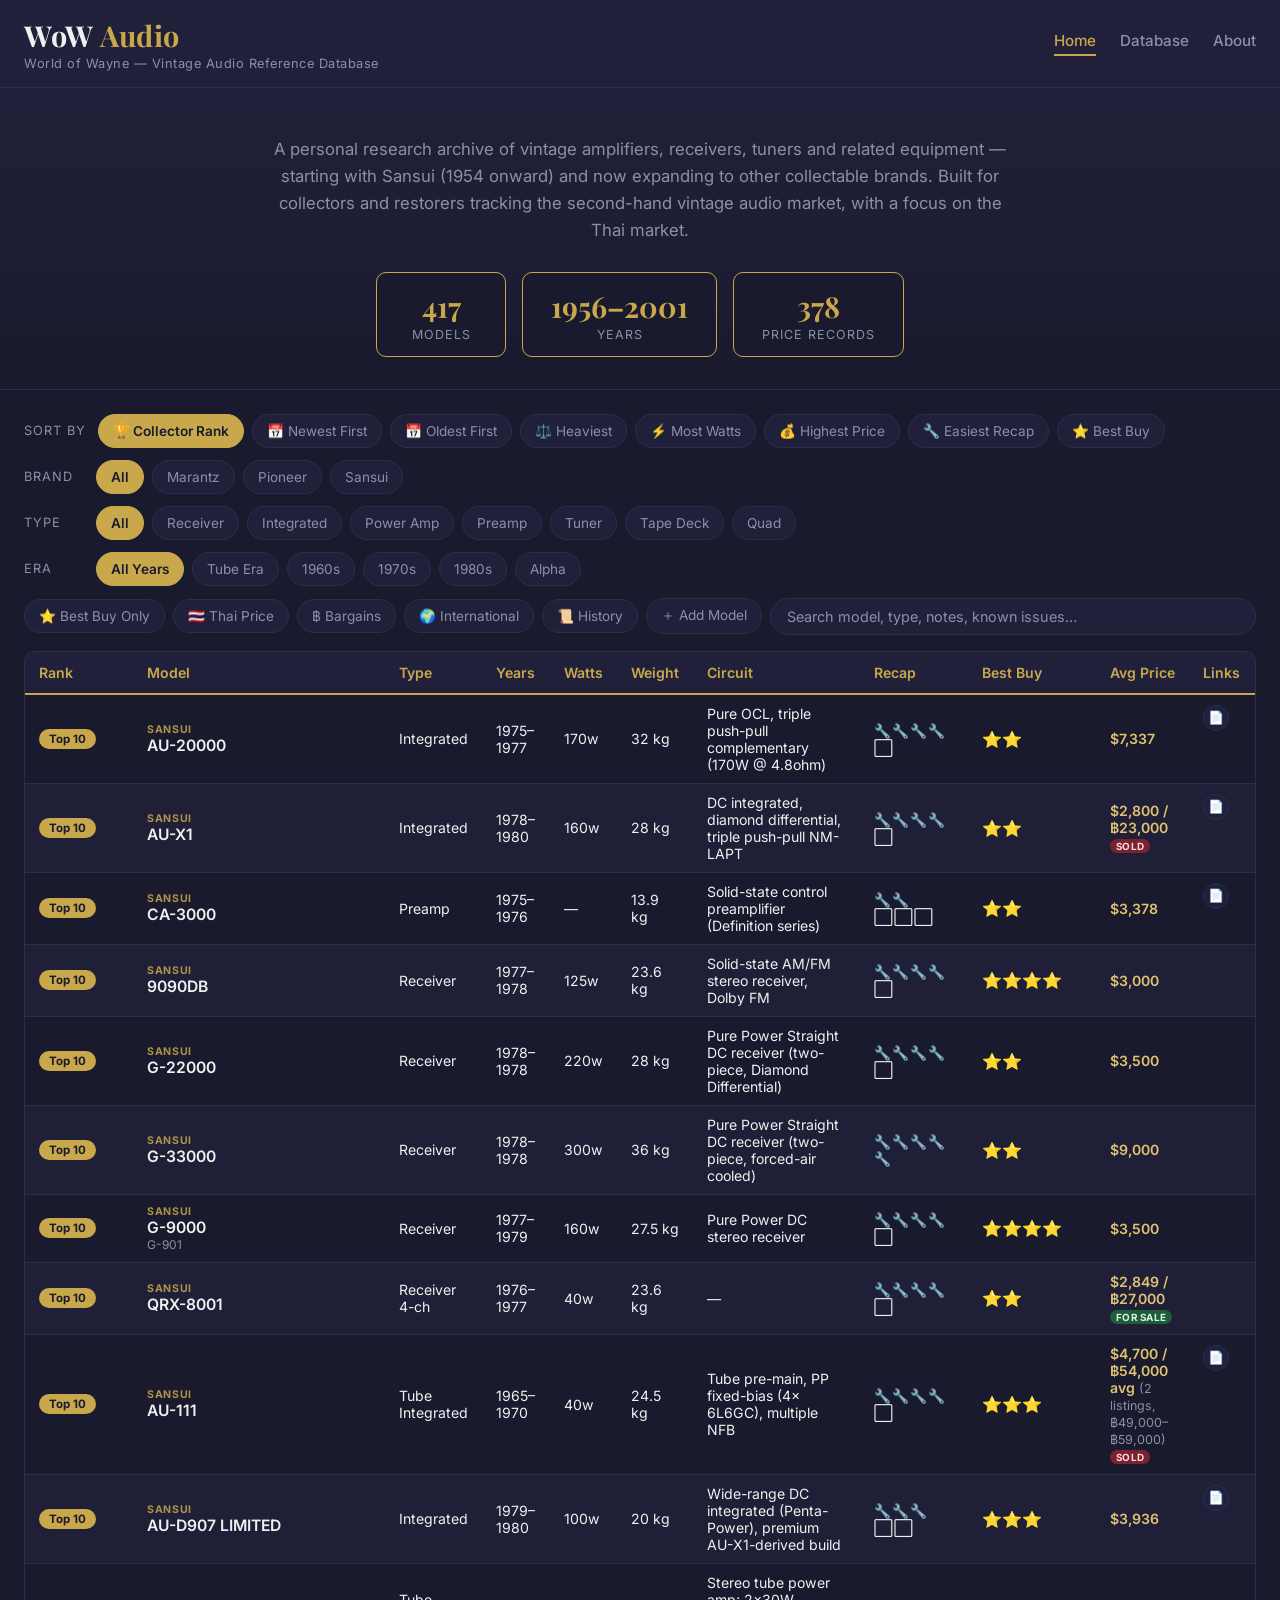
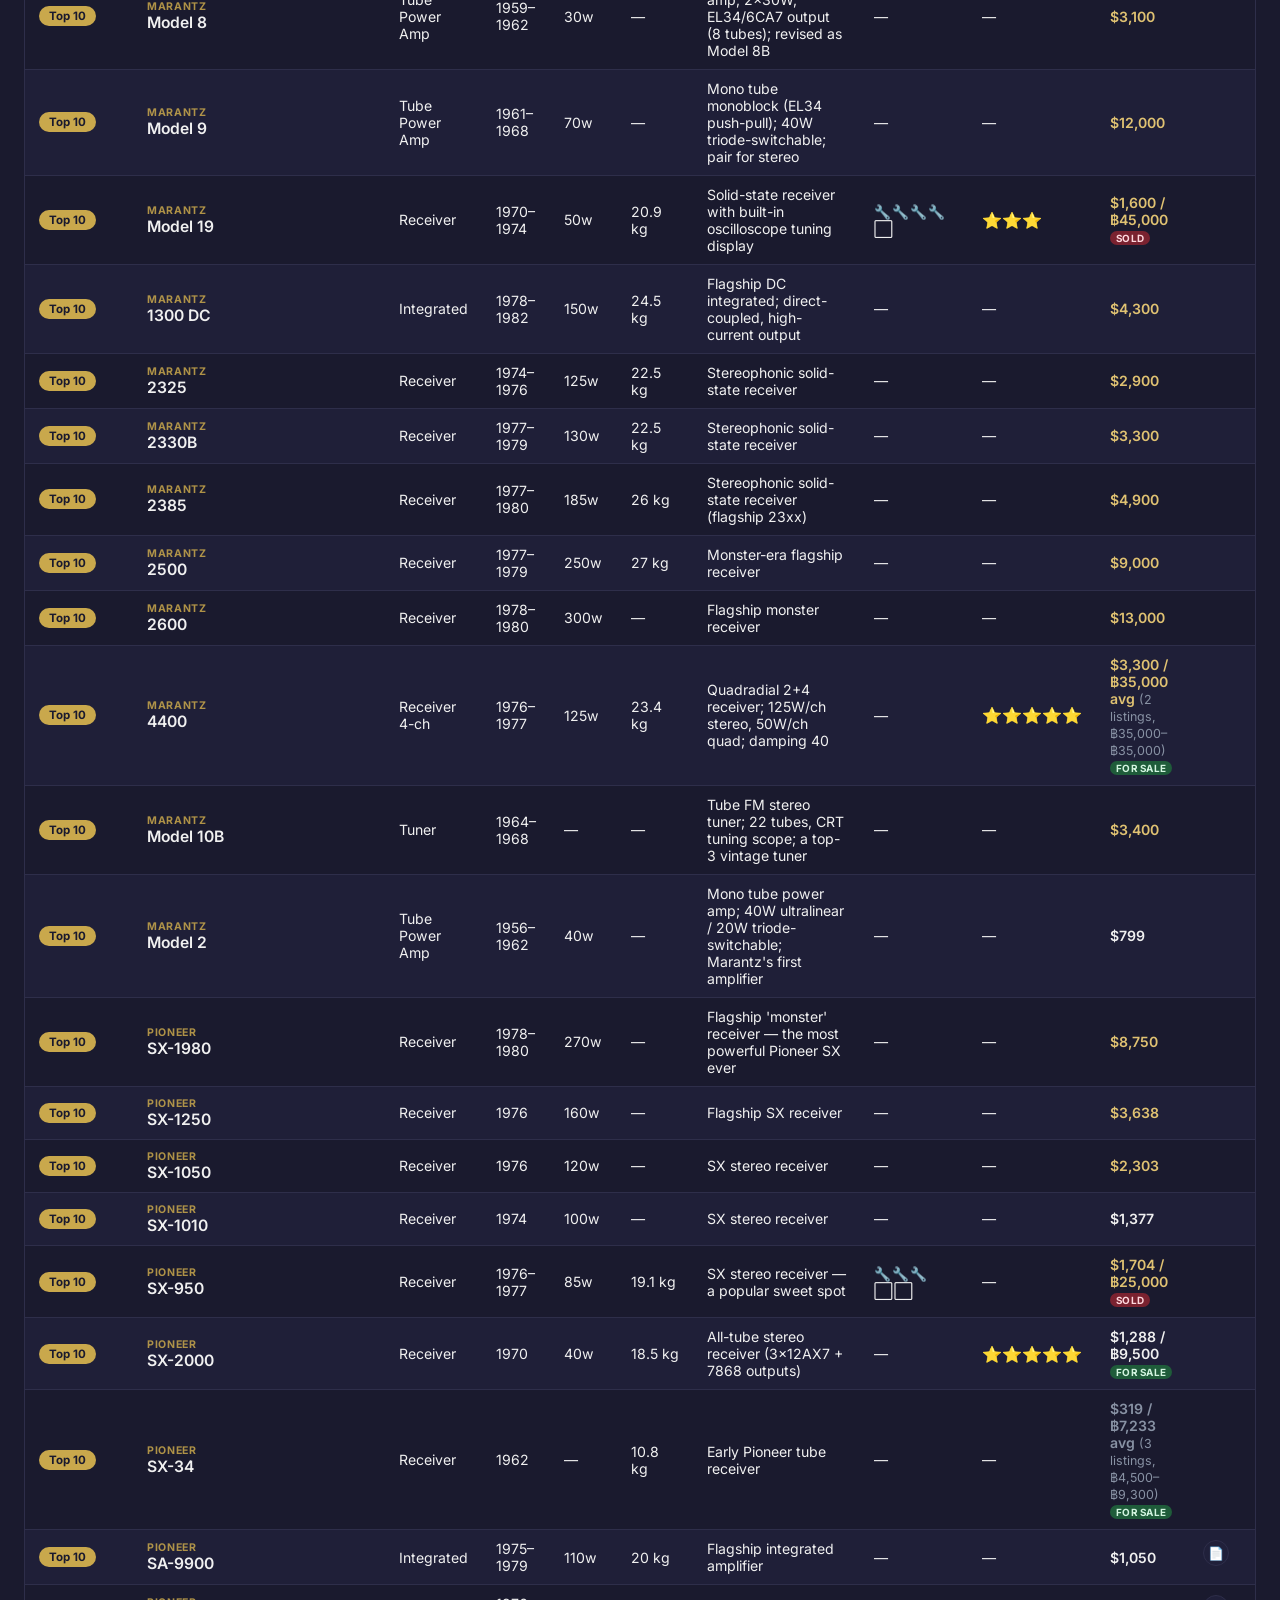
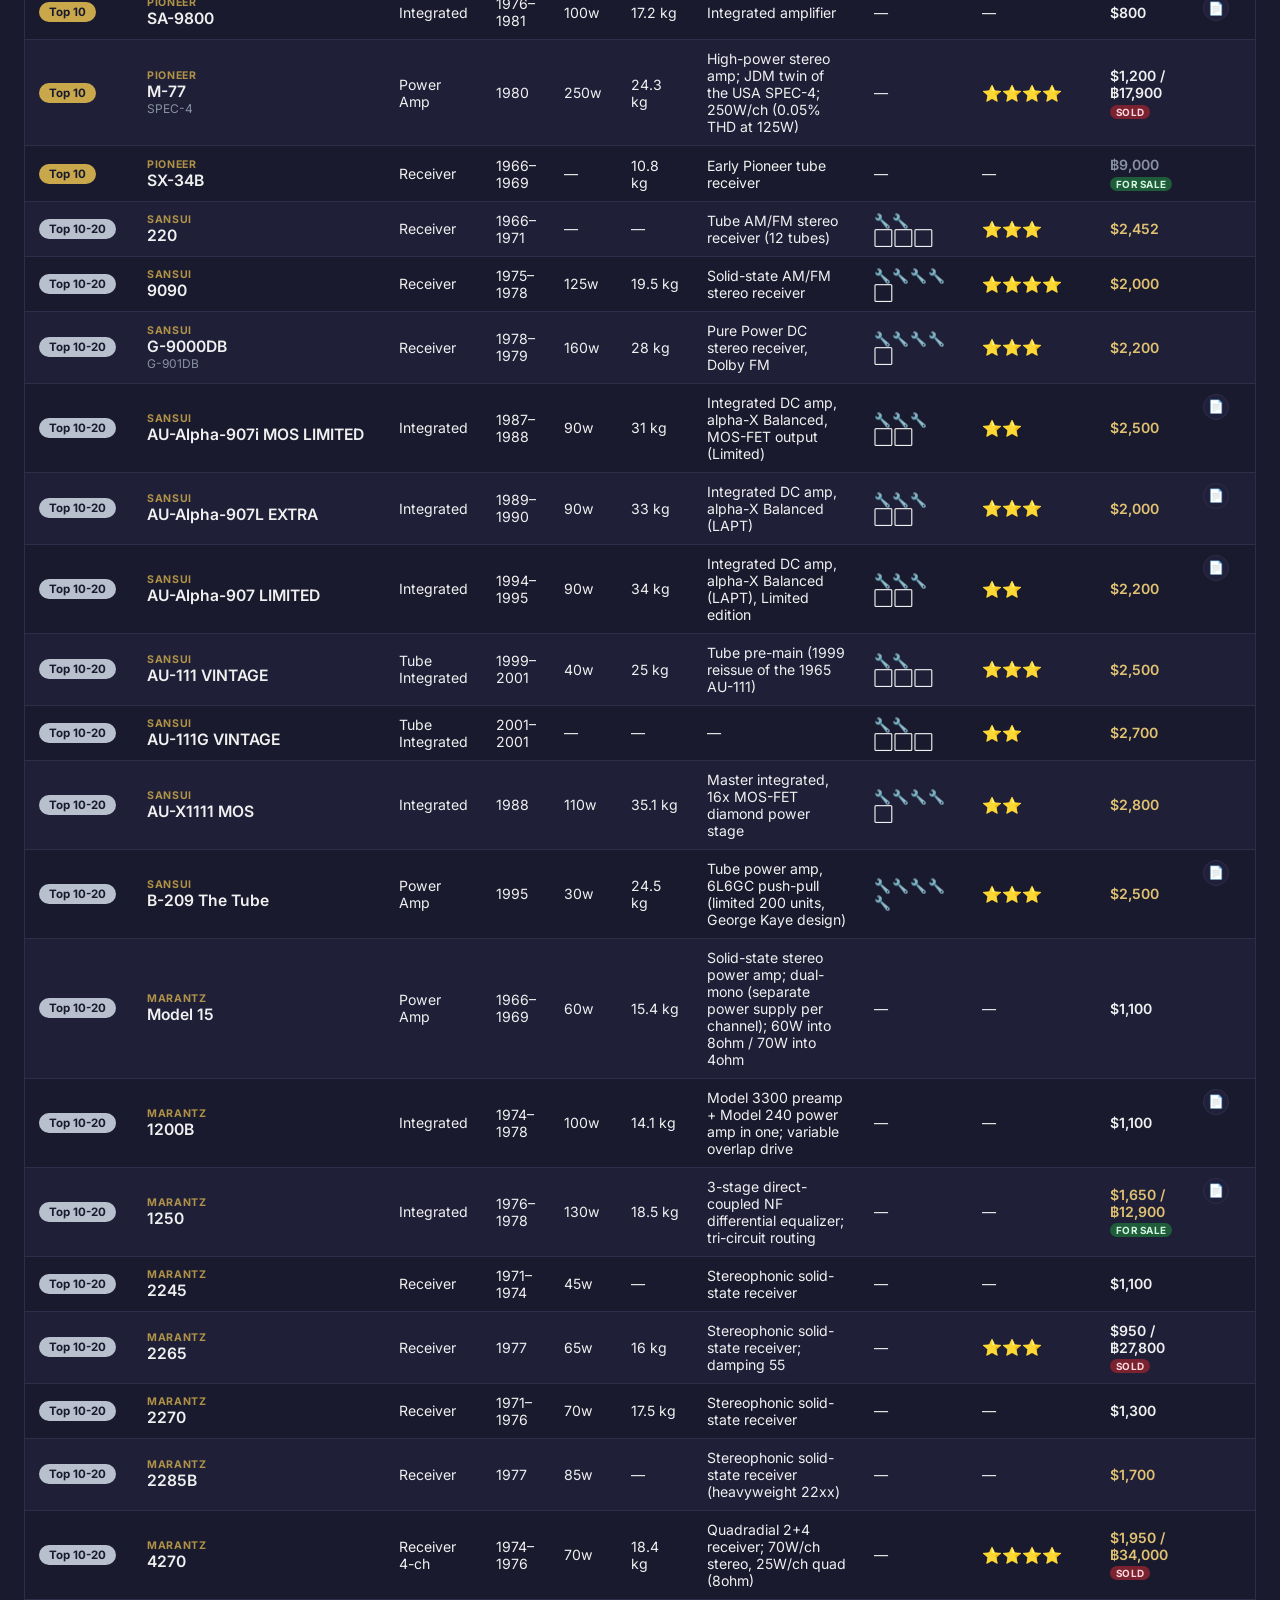
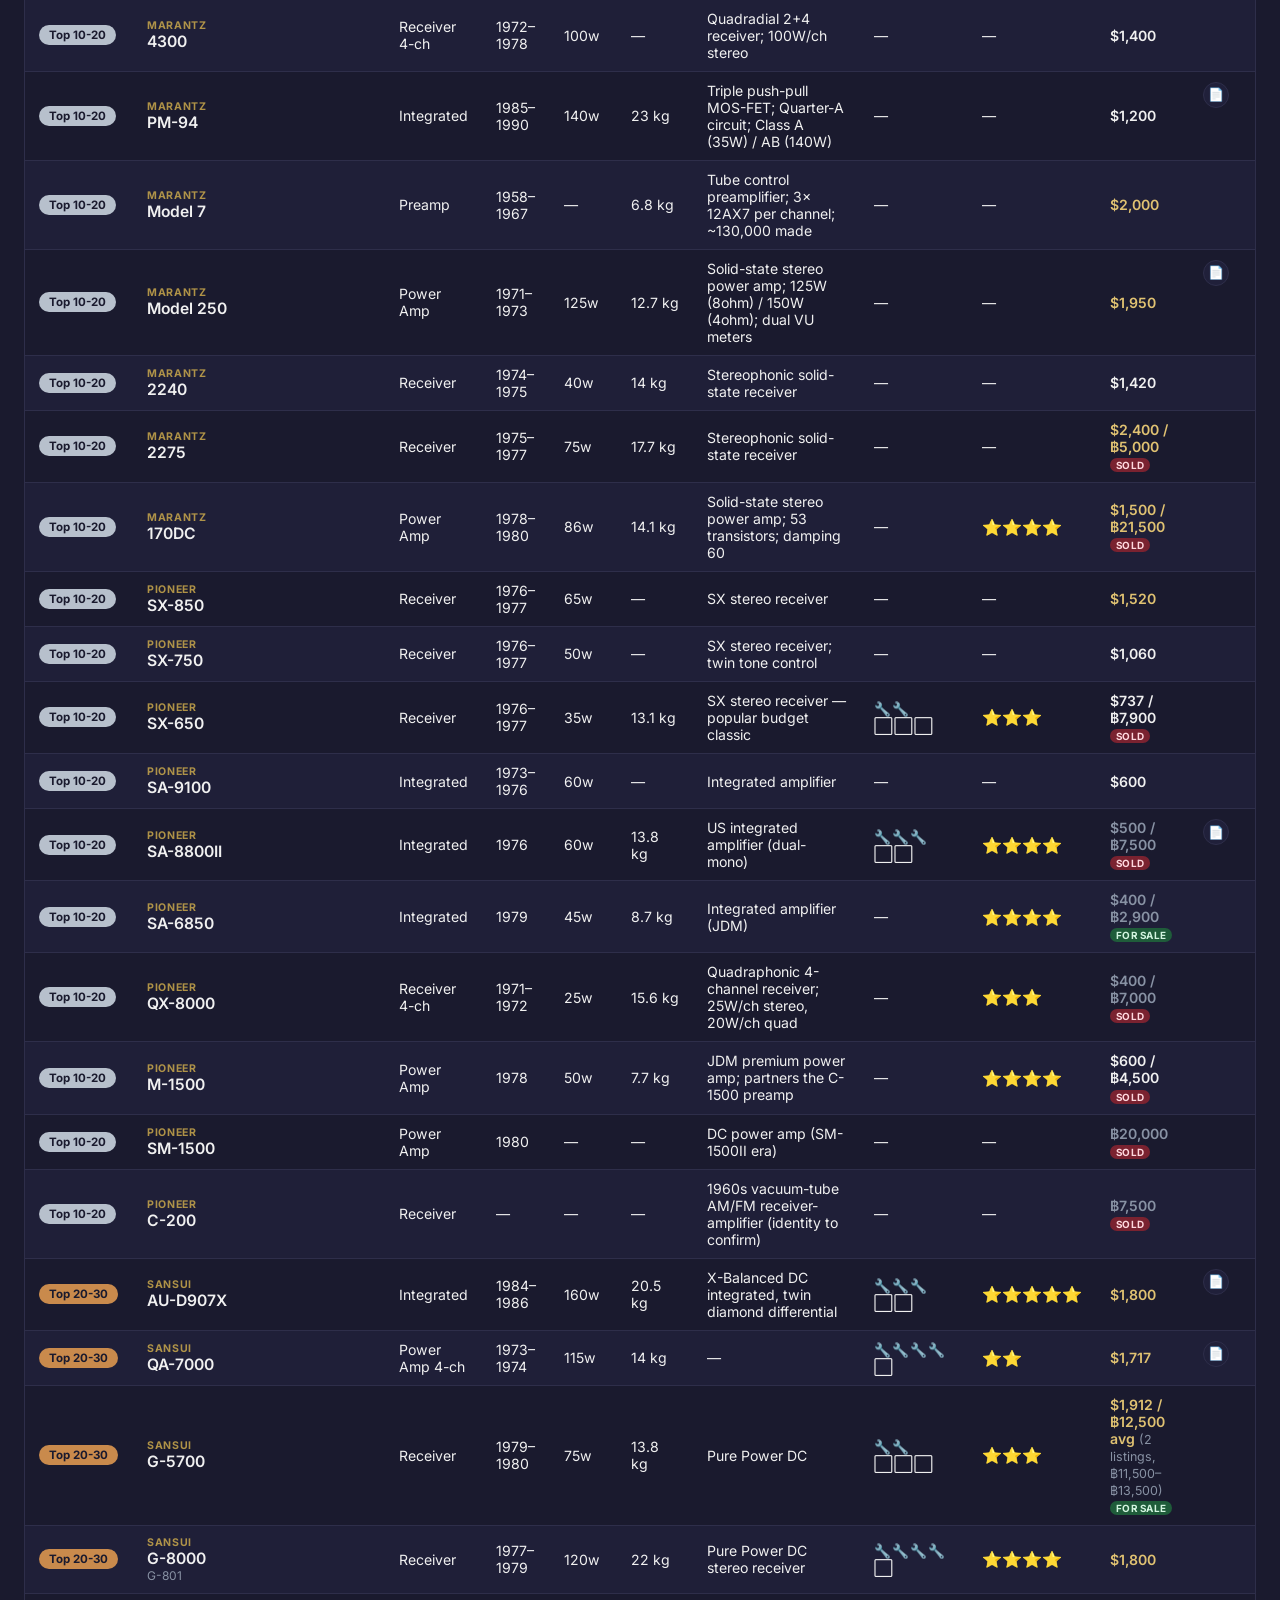
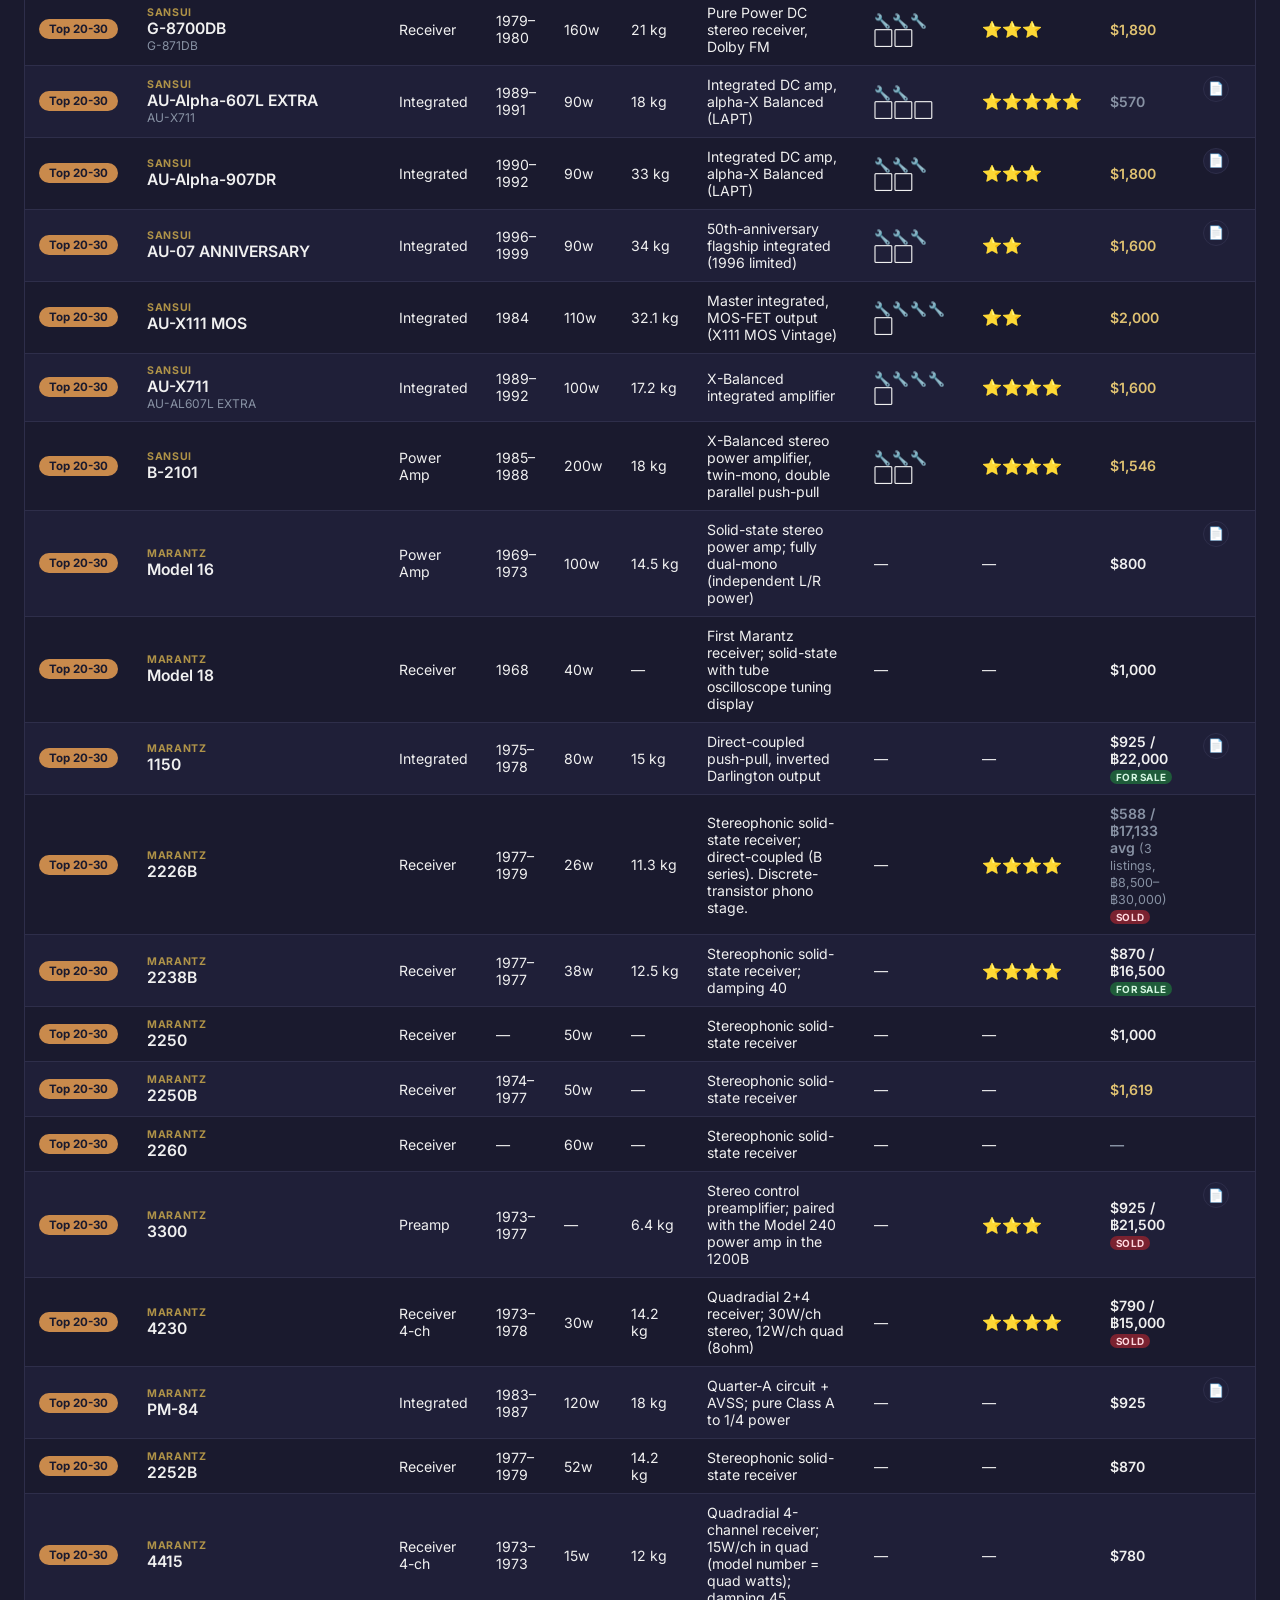
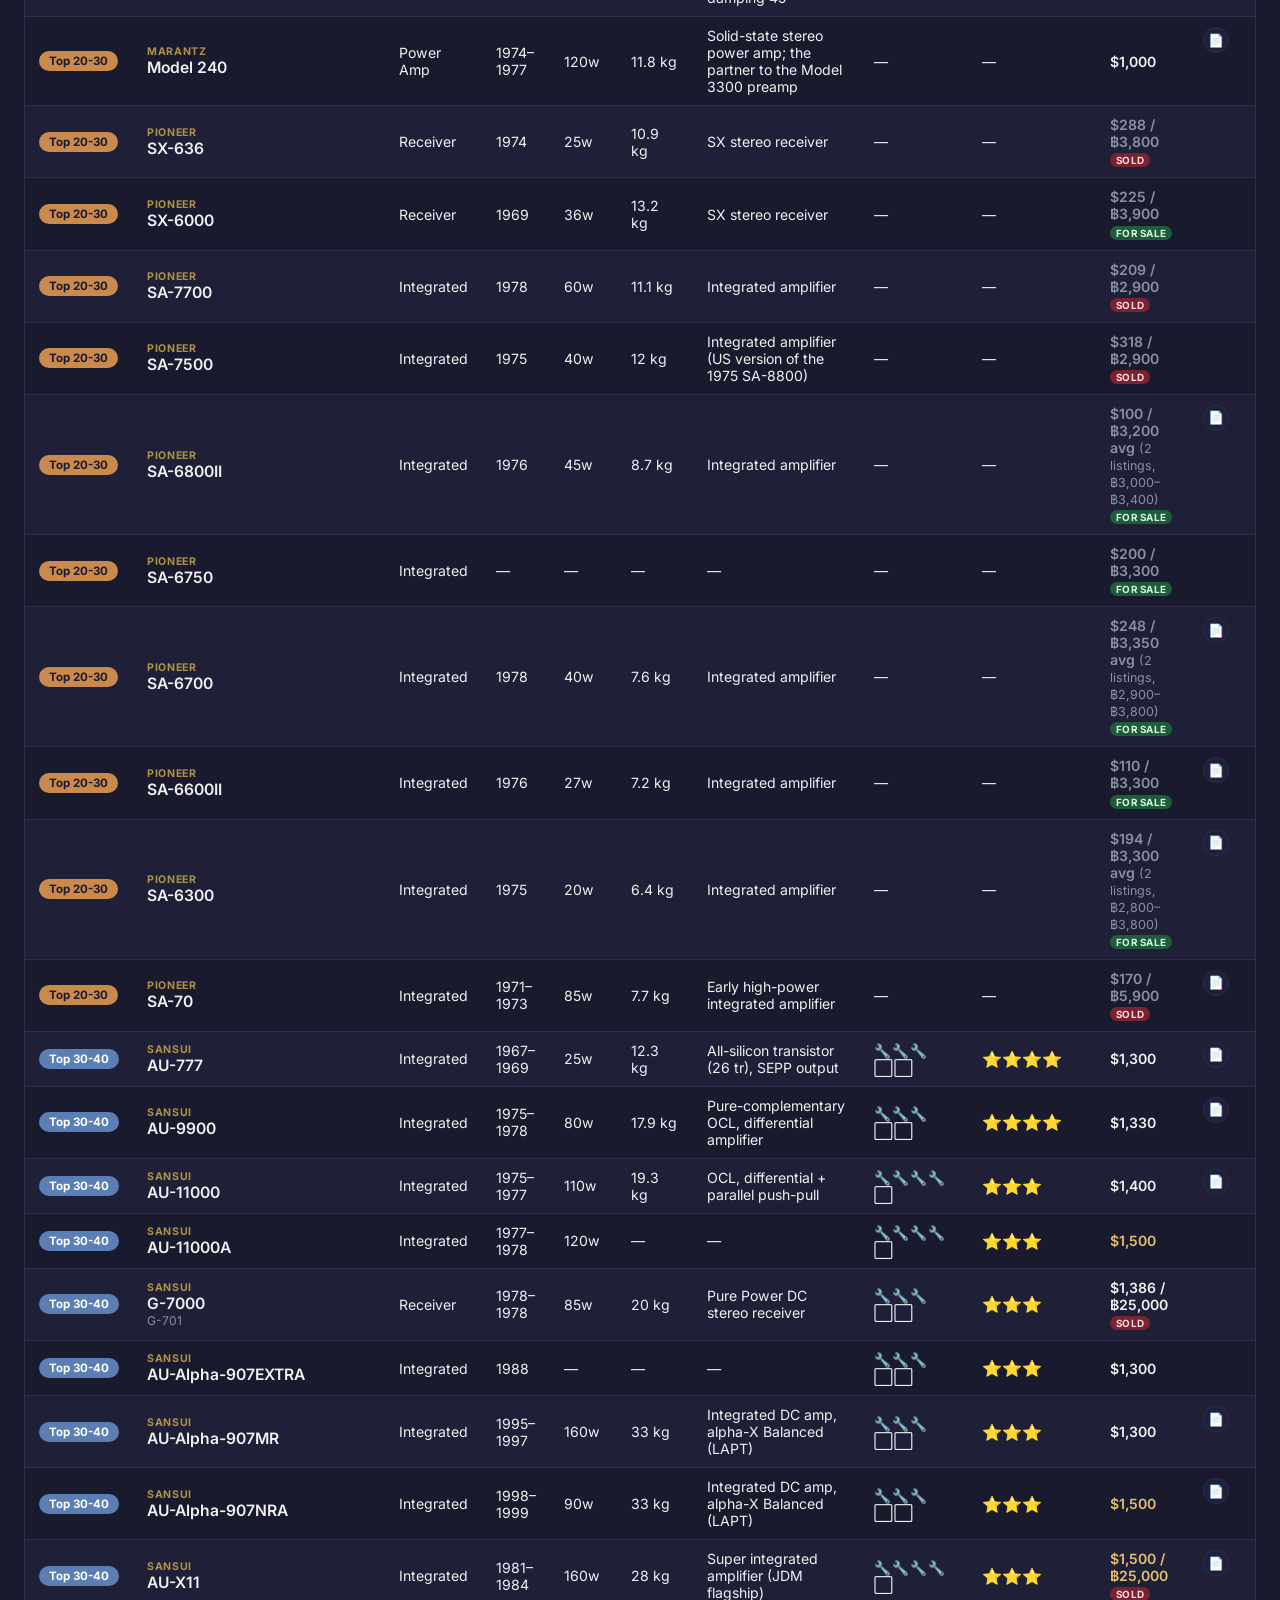
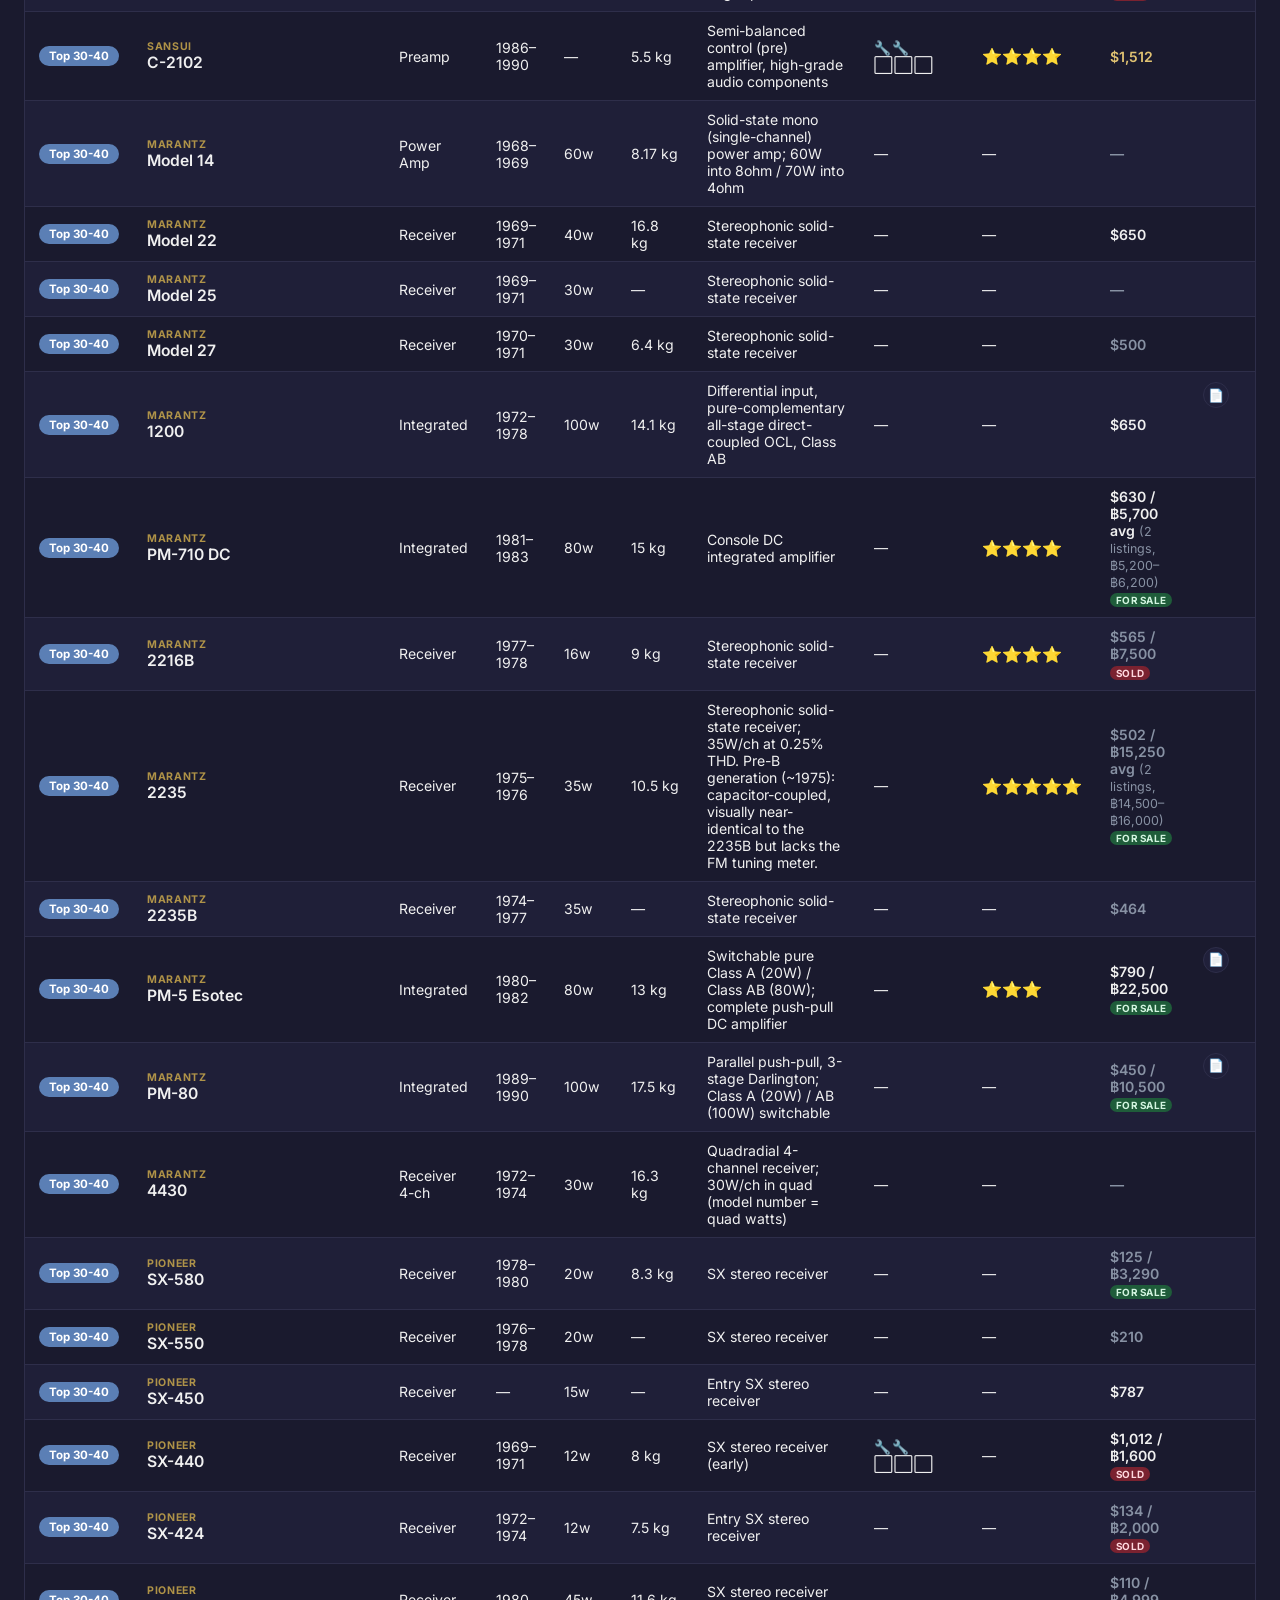
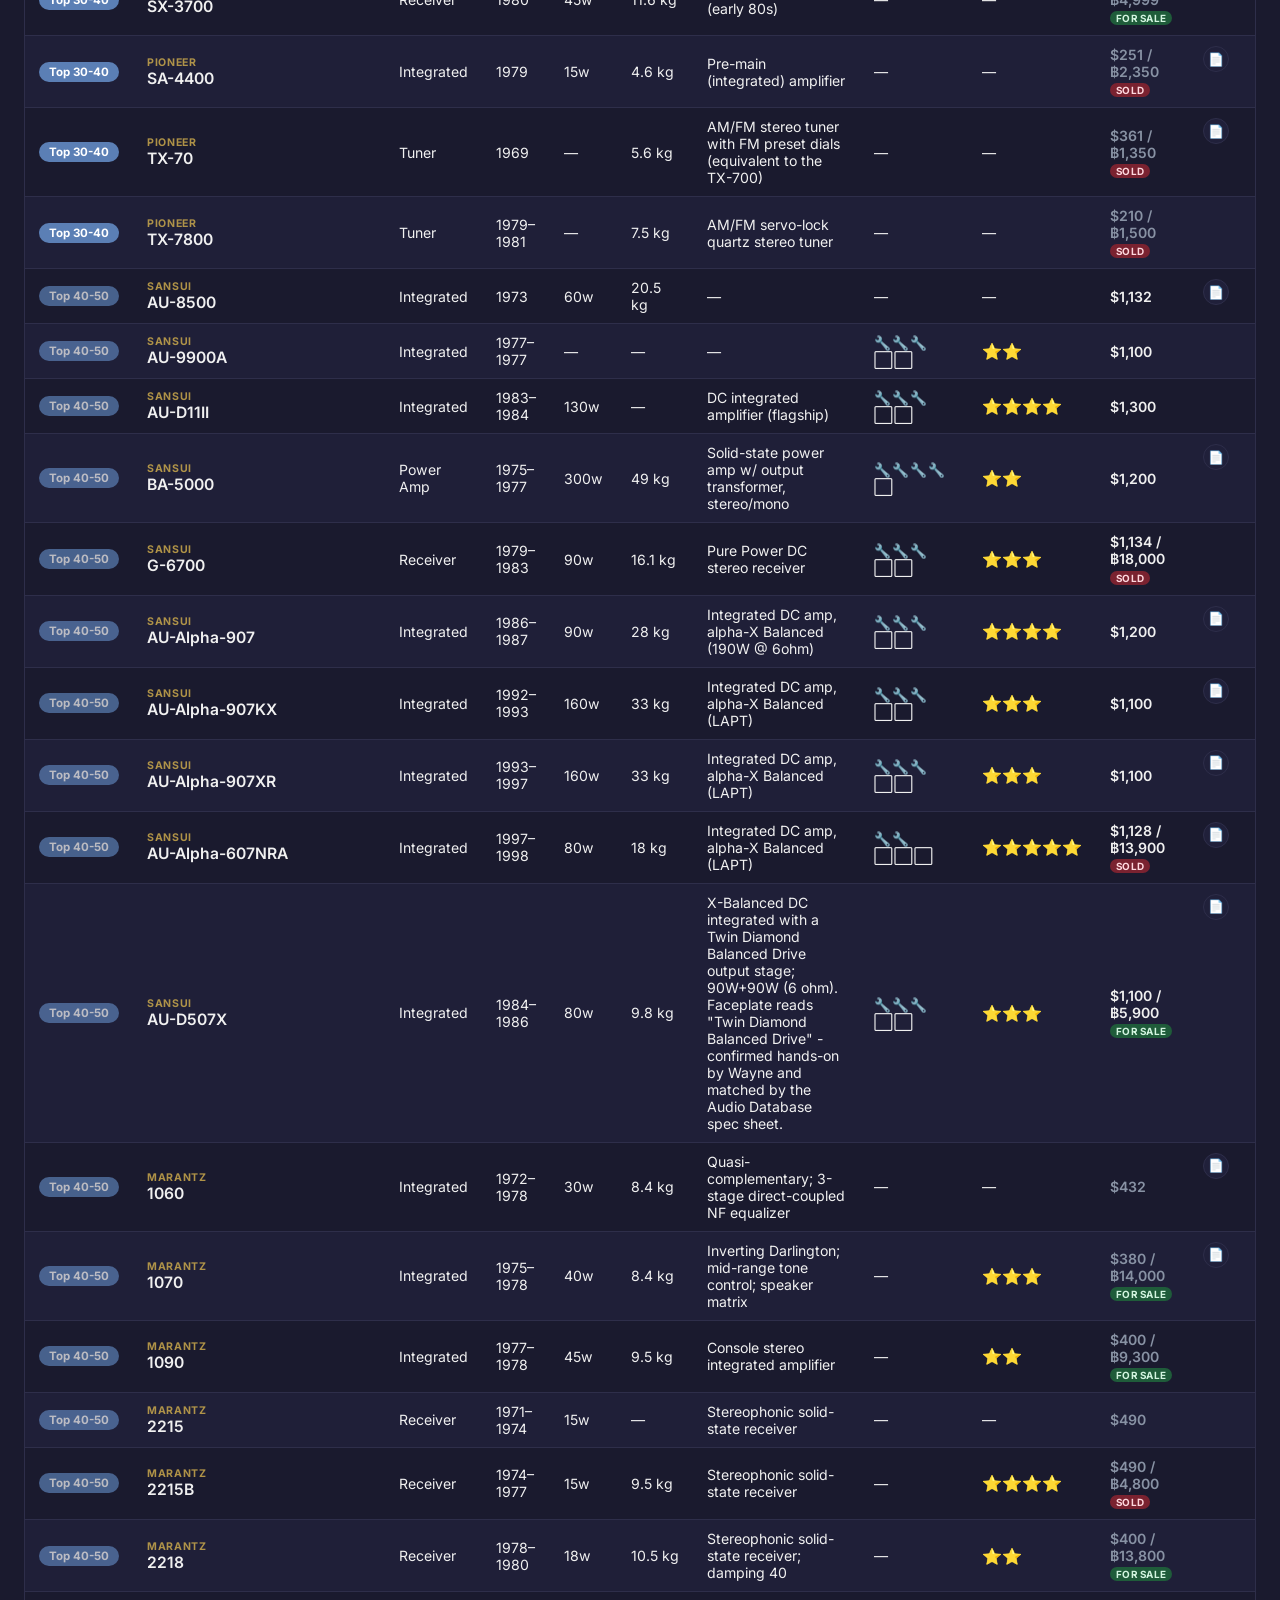
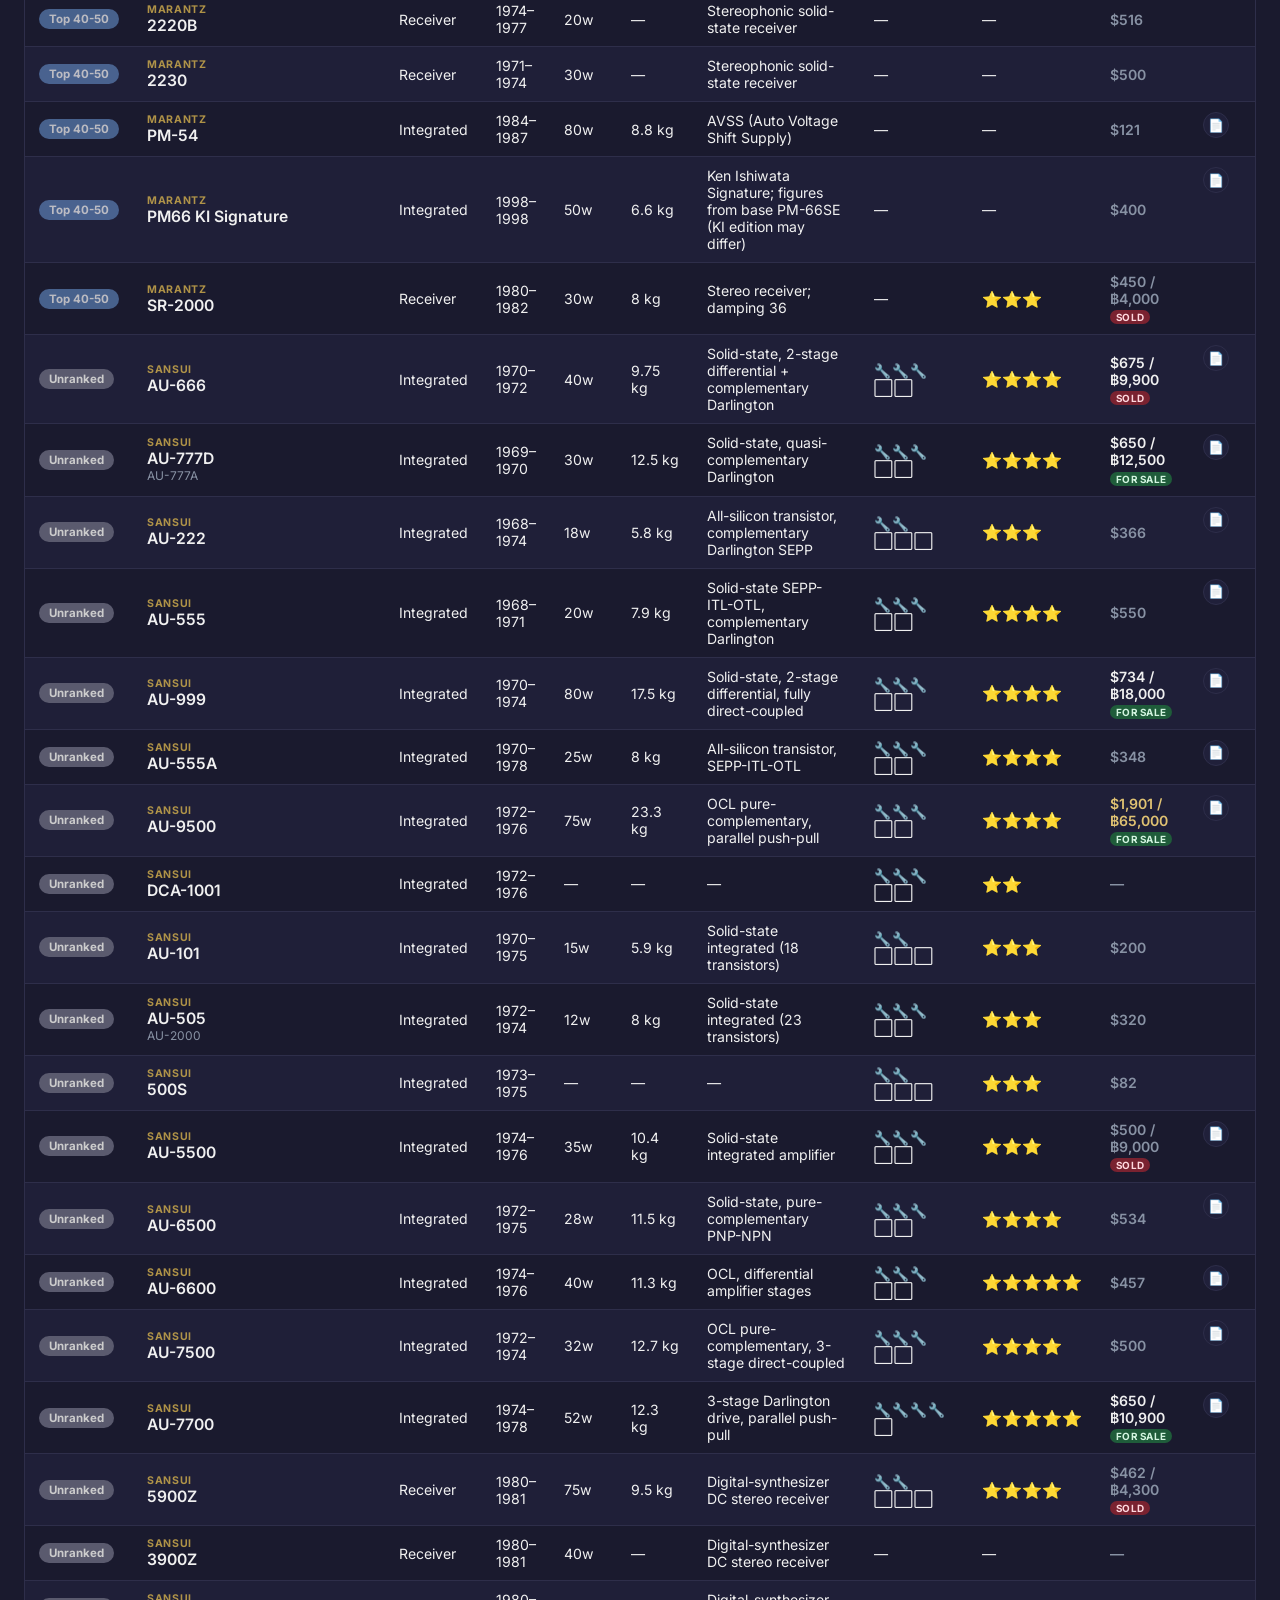
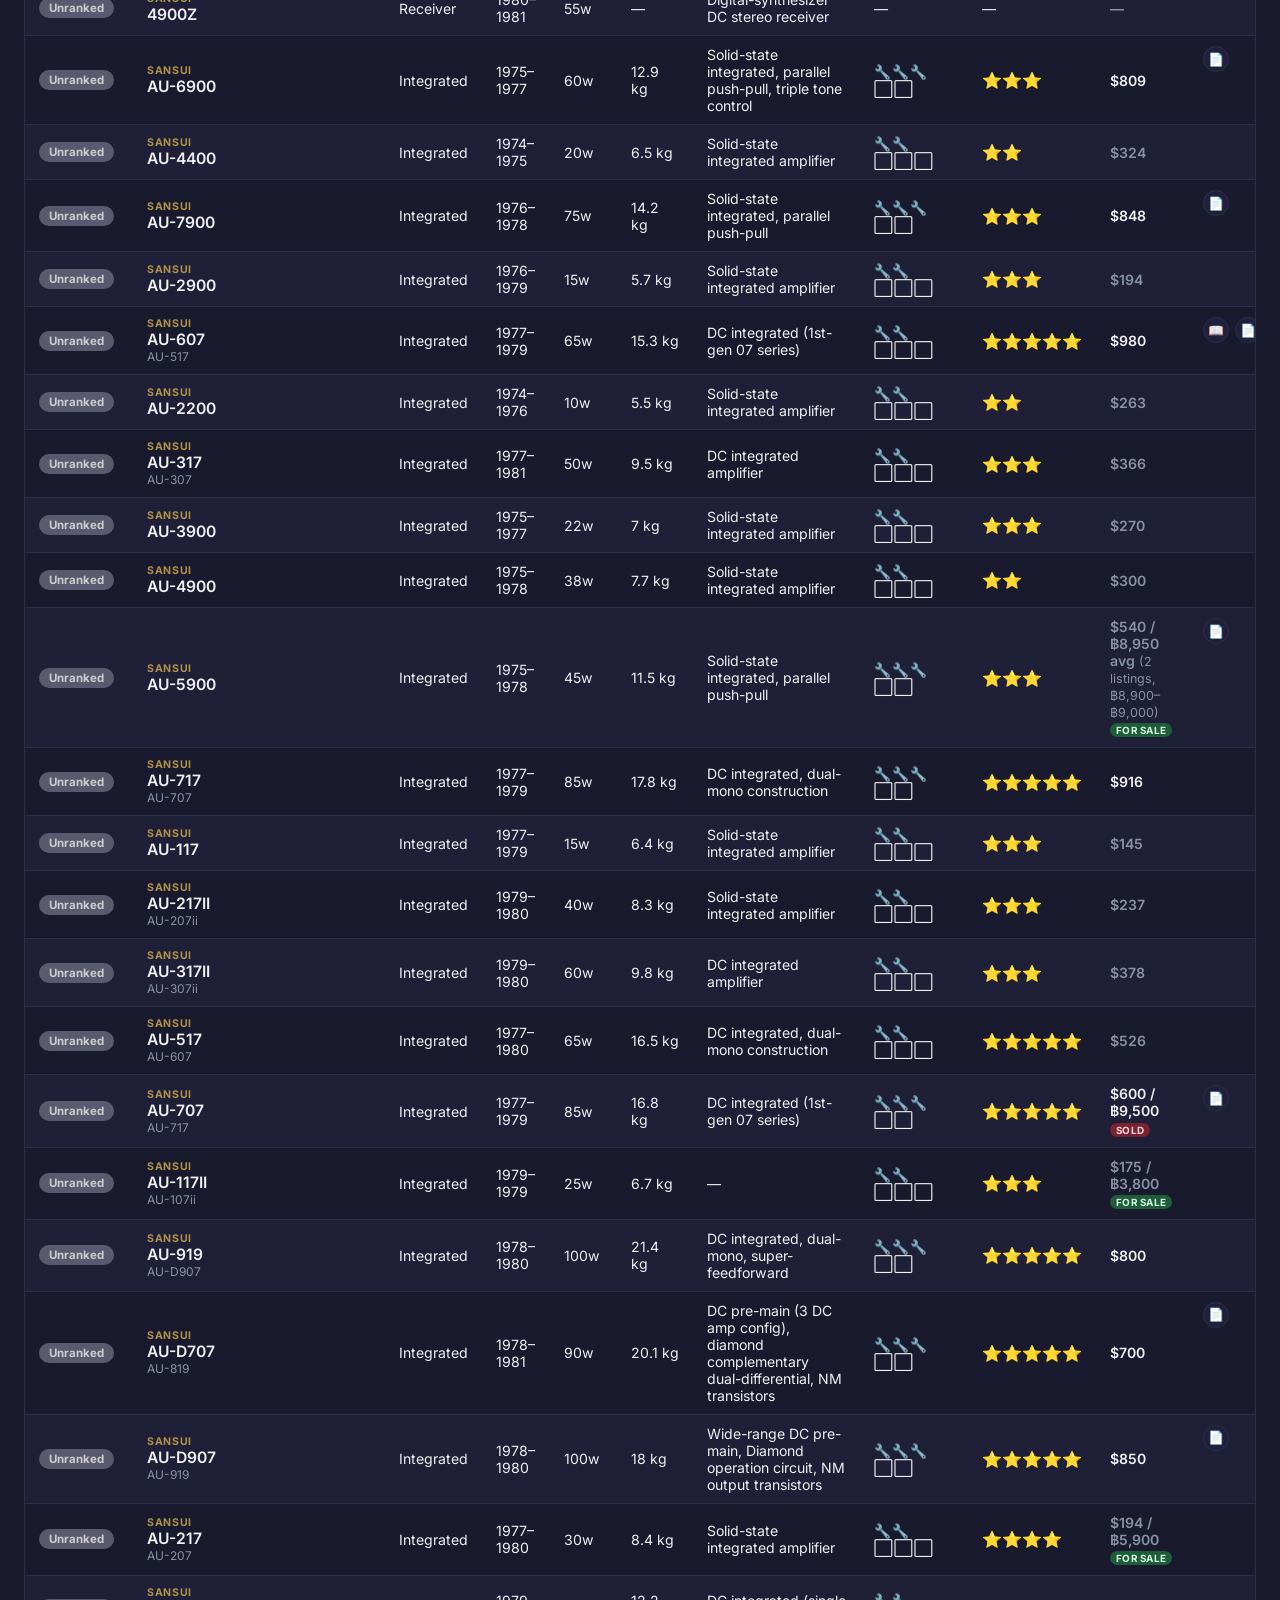
==== index.html @ 16ebaba0 "Thai Bargains: group by brand + sheet columns; fix B-2102 MOS & AU-9500 prices Popup rework (readabi" ====
<!DOCTYPE html>
<html lang="en">
<head>
<meta charset="UTF-8">
<meta name="viewport" content="width=device-width, initial-scale=1.0">
<title>WoW Audio — World of Wayne | Vintage Audio Reference Database</title>
<link rel="icon" href="images/favicon.ico" sizes="any">
<link rel="icon" type="image/png" sizes="32x32" href="images/wow-32.png">
<link rel="apple-touch-icon" href="images/wow-180.png">
<link rel="preconnect" href="https://fonts.googleapis.com">
<link href="https://fonts.googleapis.com/css2?family=Playfair+Display:wght@500;600;700;800&family=Inter:wght@400;500;600;700&display=swap" rel="stylesheet">
<link rel="stylesheet" href="style.css">
</head>
<body>

<header class="site-header">
  <div class="header-inner">
    <div class="logo-block">
      <h1 class="logo">WoW <span>Audio</span></h1>
      <p class="tagline">World of Wayne — Vintage Audio Reference Database</p>
    </div>
    <nav class="main-nav">
      <a href="#home" class="nav-link active" data-nav="home">Home</a>
      <a href="#database" class="nav-link" data-nav="database">Database</a>
      <a href="#about" class="nav-link" data-nav="about">About</a>
    </nav>
  </div>
</header>

<section class="hero" id="home">
  <div class="hero-inner">
    <p class="hero-intro">A personal research archive of vintage amplifiers, receivers, tuners and related
      equipment — starting with Sansui (1954 onward) and now expanding to other collectable brands.
      Built for collectors and restorers tracking the second-hand vintage audio market, with a focus on the Thai market.</p>
    <div class="stats-bar">
      <div class="stat-pill">
        <span class="stat-number" id="stat-models">0</span>
        <span class="stat-label">Models</span>
      </div>
      <div class="stat-pill">
        <span class="stat-number" id="stat-years">—</span>
        <span class="stat-label">Years</span>
      </div>
      <div class="stat-pill">
        <span class="stat-number" id="stat-prices">0</span>
        <span class="stat-label">Price Records</span>
      </div>
    </div>
  </div>
</section>

<main id="database">
  <section class="controls">
    <div class="control-row" id="sort-row">
      <span class="control-label">Sort by</span>
      <button class="btn sort-btn active" data-sort="collector">🏆 Collector Rank</button>
      <button class="btn sort-btn" data-sort="newest">📅 Newest First</button>
      <button class="btn sort-btn" data-sort="oldest">📅 Oldest First</button>
      <button class="btn sort-btn" data-sort="heaviest">⚖️ Heaviest</button>
      <button class="btn sort-btn" data-sort="watts">⚡ Most Watts</button>
      <button class="btn sort-btn" data-sort="price">💰 Highest Price</button>
      <button class="btn sort-btn" data-sort="recap">🔧 Easiest Recap</button>
      <button class="btn sort-btn" data-sort="bestbuy">⭐ Best Buy</button>
    </div>

    <div class="control-row" id="brand-row">
      <span class="control-label">Brand</span>
    </div>

    <div class="control-row" id="type-row">
      <span class="control-label">Type</span>
      <button class="btn filter-btn active" data-type="all">All</button>
      <button class="btn filter-btn" data-type="Receiver">Receiver</button>
      <button class="btn filter-btn" data-type="Integrated">Integrated</button>
      <button class="btn filter-btn" data-type="Power Amp">Power Amp</button>
      <button class="btn filter-btn" data-type="Preamp">Preamp</button>
      <button class="btn filter-btn" data-type="Tuner">Tuner</button>
      <button class="btn filter-btn" data-type="Tape Deck">Tape Deck</button>
      <button class="btn filter-btn" data-type="Quad">Quad</button>
    </div>

    <div class="control-row" id="era-row">
      <span class="control-label">Era</span>
      <button class="btn era-btn active" data-era="all">All Years</button>
      <button class="btn era-btn" data-era="Tube Era">Tube Era</button>
      <button class="btn era-btn" data-era="1960s">1960s</button>
      <button class="btn era-btn" data-era="1970s">1970s</button>
      <button class="btn era-btn" data-era="1980s">1980s</button>
      <button class="btn era-btn" data-era="Alpha Series">Alpha</button>
    </div>

    <div class="control-row" id="extra-row">
      <button class="btn filter-btn" id="best-buy-filter">⭐ Best Buy Only</button>
      <button class="btn filter-btn" id="thai-price-filter">🇹🇭 Thai Price</button>
      <button class="btn filter-btn" id="bargains-btn">฿ Bargains</button>
      <button class="btn filter-btn" id="intl-filter">🌍 International</button>
      <button class="btn filter-btn" id="history-view">📜 History</button>
      <button class="btn filter-btn" id="add-model-btn" hidden>＋ Add Model</button>
      <div class="search-wrap">
        <input type="text" id="search-input" placeholder="Search model, type, notes, known issues…">
      </div>
    </div>
  </section>

  <section class="table-section">
    <div class="table-scroll">
      <table id="db-table">
        <thead>
          <tr>
            <th data-col="rank">Rank</th>
            <th data-col="model">Model</th>
            <th data-col="type">Type</th>
            <th data-col="years">Years</th>
            <th data-col="watts">Watts</th>
            <th data-col="weight">Weight</th>
            <th data-col="circuit">Circuit</th>
            <th data-col="recap">Recap</th>
            <th data-col="bestbuy">Best Buy</th>
            <th data-col="price">Avg Price</th>
            <th data-col="links">Links</th>
          </tr>
        </thead>
        <tbody id="table-body"></tbody>
      </table>
    </div>
    <p class="no-results" id="no-results" style="display:none;">No models match your search/filters.</p>
  </section>

  <section class="history-section" id="history-section" hidden>
    <div class="hist-search-wrap">
      <input type="text" id="hist-search" placeholder="Find a model in the timeline… (e.g. B-2102, D507X, AU-717)">
      <span class="hist-count" id="hist-count"></span>
    </div>
    <div class="history-inner" id="history-content"></div>
  </section>
</main>

<section id="about" class="about-section">
  <div class="about-inner">
    <h2>About WoW Audio</h2>
    <p>WoW Audio (World of Wayne) is a personal reference database documenting vintage audio equipment for
       research and second-hand market analysis. It began as a Sansui archive and is expanding to other
       collectable brands. Data is sourced from audio-database.com, HiFi Engine, sansui.us, AudioKarma,
       and observed second-hand market listings (including Facebook and YouTube). Pricing is conservative and
       based on actual sale/listing data where possible — fields are marked <code>null</code> rather than
       guessed. Each entry carries a trust tier: <strong>✅ Verified by Wayne</strong> (personally
       confirmed), <strong>📚 Sourced</strong> (from a reference database or period spec sheet, with a link),
       or <strong>⚠️ Unconfirmed</strong> (a single listing or the model-number naming convention).</p>
  </div>
</section>

<footer class="site-footer">
  <p>WoW Audio — World of Wayne. Personal reference database. Not affiliated with any manufacturer. All trademarks belong to their respective owners.</p>
</footer>

<!-- Detail Modal -->
<div id="modal-overlay" class="modal-overlay">
  <div class="modal" id="modal">
    <button class="modal-close" id="modal-close">&times;</button>
    <div id="modal-content"></div>
  </div>
</div>

<!-- Quick Add Model (only shown when the local admin backend is running) -->
<div class="qa-overlay" id="qa-overlay" hidden>
  <div class="qa-modal">
    <h2>Add Model</h2>
    <p class="qa-sub">Quick stub from a listing — pick brand, name it, drop in the ฿ price. Finish the details in the admin console.</p>
    <div class="qa-field"><label for="qa-brand">Brand</label><select id="qa-brand"></select></div>
    <div class="qa-field"><label for="qa-model">Model</label><input id="qa-model" placeholder="e.g. SA-9500 II" autocomplete="off"></div>
    <div class="qa-field"><label for="qa-type">Type</label><select id="qa-type"></select></div>
    <div class="qa-field"><label for="qa-thb">Thai price (฿)</label><input id="qa-thb" type="number" min="0" placeholder="e.g. 7500"></div>
    <div class="qa-field"><label for="qa-thb-status">Thai status</label>
      <select id="qa-thb-status"><option value="For Sale">For Sale</option><option value="Sold">Sold</option></select>
    </div>
    <div class="qa-actions">
      <button class="btn" id="qa-save" type="button">Add</button>
      <button class="btn" id="qa-cancel" type="button">Cancel</button>
      <span class="qa-msg" id="qa-status"></span>
    </div>
  </div>
</div>

<!-- Thai Bargains popup -->
<div class="bargain-overlay" id="bargain-overlay" hidden>
  <div class="bargain-modal">
    <button class="modal-close" id="bargain-close">&times;</button>
    <h2>฿ Thai Bargains <span class="bargain-tally" id="bargain-count">0</span></h2>
    <p class="bargain-fx" id="bargain-fx"></p>
    <div class="bargain-scroll">
      <table class="bargain-table">
        <thead>
          <tr>
            <th>Model</th><th>Baht</th><th>Thai AUD</th><th>USD</th>
            <th>World AUD</th><th>Difference</th><th>%</th>
          </tr>
        </thead>
        <tbody id="bargain-body"></tbody>
      </table>
    </div>
  </div>
</div>

<script src="app.js"></script>
</body>
</html>
---- style.css ----
:root {
  --bg: #1a1a2e;
  --bg-alt: #20203a;
  --bg-row-alt: #1f1f38;
  --gold: #c9a84c;
  --gold-bright: #e0c272;
  --text: #f0f0f0;
  --text-secondary: #8892a4;
  --border: #2e2e4a;
  --rank-gold: #c9a84c;
  --rank-silver: #b7c0cc;
  --rank-bronze: #c98a4c;
  --rank-blue: #5b7fb5;
  --rank-grey: #5a5a6e;
  --green: #6fbf73;
  --red: #d97373;
}

* { box-sizing: border-box; }

html, body {
  margin: 0;
  padding: 0;
  background: var(--bg);
  color: var(--text);
  font-family: 'Inter', sans-serif;
  scroll-behavior: smooth;
}

h1, h2, h3, h4 {
  font-family: 'Playfair Display', serif;
  margin: 0;
}

a { color: var(--gold); text-decoration: none; }

/* ---------- Header ---------- */
.site-header {
  background: var(--bg-alt);
  border-bottom: 1px solid var(--border);
  position: sticky;
  top: 0;
  z-index: 50;
}

.header-inner {
  max-width: 1300px;
  margin: 0 auto;
  padding: 16px 24px;
  display: flex;
  justify-content: space-between;
  align-items: center;
  flex-wrap: wrap;
  gap: 10px;
}

.logo {
  font-size: 1.8rem;
  font-weight: 700;
  color: var(--text);
  letter-spacing: 0.5px;
}

.logo span { color: var(--gold); }

.tagline {
  margin: 2px 0 0;
  font-size: 0.8rem;
  color: var(--text-secondary);
  letter-spacing: 0.5px;
}

.main-nav { display: flex; gap: 24px; }

.nav-link {
  color: var(--text-secondary);
  font-weight: 500;
  font-size: 0.95rem;
  padding-bottom: 4px;
  border-bottom: 2px solid transparent;
  transition: 0.2s;
}

.nav-link:hover, .nav-link.active {
  color: var(--gold);
  border-bottom-color: var(--gold);
}

/* ---------- Hero ---------- */
.hero {
  background: linear-gradient(180deg, var(--bg-alt) 0%, var(--bg) 100%);
  padding: 48px 24px 32px;
  border-bottom: 1px solid var(--border);
}

.hero-inner { max-width: 1100px; margin: 0 auto; text-align: center; }

.hero-intro {
  color: var(--text-secondary);
  font-size: 1.05rem;
  line-height: 1.6;
  max-width: 760px;
  margin: 0 auto 28px;
}

.stats-bar {
  display: flex;
  justify-content: center;
  gap: 16px;
  flex-wrap: wrap;
}

.stat-pill {
  background: var(--bg);
  border: 1px solid var(--gold);
  border-radius: 10px;
  padding: 14px 28px;
  min-width: 130px;
}

.stat-number {
  display: block;
  font-family: 'Playfair Display', serif;
  font-size: 1.8rem;
  font-weight: 700;
  color: var(--gold);
}

.stat-label {
  display: block;
  font-size: 0.78rem;
  color: var(--text-secondary);
  text-transform: uppercase;
  letter-spacing: 1px;
  margin-top: 2px;
}

/* ---------- Controls ---------- */
.controls {
  max-width: 1300px;
  margin: 24px auto 0;
  padding: 0 24px;
}

.control-row {
  display: flex;
  align-items: center;
  gap: 8px;
  flex-wrap: wrap;
  margin-bottom: 12px;
}

.control-label {
  color: var(--text-secondary);
  font-size: 0.8rem;
  text-transform: uppercase;
  letter-spacing: 1px;
  margin-right: 4px;
  min-width: 60px;
}

.btn {
  background: var(--bg-alt);
  border: 1px solid var(--border);
  color: var(--text-secondary);
  padding: 8px 14px;
  border-radius: 20px;
  font-size: 0.85rem;
  font-family: 'Inter', sans-serif;
  cursor: pointer;
  transition: 0.18s;
  white-space: nowrap;
}

.btn:hover {
  border-color: var(--gold);
  color: var(--text);
}

.btn.active {
  background: var(--gold);
  border-color: var(--gold);
  color: #1a1a2e;
  font-weight: 600;
}

#best-buy-filter.active {
  background: var(--gold-bright);
  border-color: var(--gold-bright);
  color: #1a1a2e;
}

.search-wrap { flex: 1; min-width: 220px; }

#search-input {
  width: 100%;
  padding: 9px 16px;
  border-radius: 20px;
  border: 1px solid var(--border);
  background: var(--bg-alt);
  color: var(--text);
  font-family: 'Inter', sans-serif;
  font-size: 0.9rem;
}

#search-input:focus {
  outline: none;
  border-color: var(--gold);
}

#search-input::placeholder { color: var(--text-secondary); }

/* ---------- Table ---------- */
.table-section {
  max-width: 1300px;
  margin: 16px auto 60px;
  padding: 0 24px;
}

.table-scroll {
  overflow-x: auto;
  border: 1px solid var(--border);
  border-radius: 10px;
}

table {
  width: 100%;
  border-collapse: collapse;
  min-width: 980px;
  font-size: 0.88rem;
}

thead th {
  position: sticky;
  top: 0;
  background: var(--bg-alt);
  color: var(--gold);
  text-align: left;
  padding: 12px 14px;
  font-weight: 600;
  border-bottom: 2px solid var(--gold);
  cursor: pointer;
  user-select: none;
  white-space: nowrap;
  z-index: 5;
}

thead th:hover { color: var(--gold-bright); }

tbody tr {
  background: var(--bg);
  border-bottom: 1px solid var(--border);
  cursor: pointer;
  transition: 0.15s;
}

tbody tr:nth-child(even) { background: var(--bg-row-alt); }

tbody tr:hover { background: #29293f; }

tbody td {
  padding: 10px 14px;
  vertical-align: middle;
}

.thb-badge { display: inline-block; font-size: 0.62rem; font-weight: 700; padding: 1px 6px;
  border-radius: 8px; letter-spacing: 0.03em; vertical-align: middle; }
.thb-sold { background: #7a2230; color: #ffd8de; }
.thb-sale { background: #1f5c3a; color: #d3f5e0; }

.output-warn { margin-top: 8px; padding: 10px 12px; border-radius: 8px; font-size: 0.85rem;
  line-height: 1.45; border-left: 3px solid; }
.output-warn-stk { background: rgba(122, 34, 48, 0.14); border-color: #c65b6b; color: var(--text); }
.output-warn-discrete { background: rgba(31, 92, 58, 0.14); border-color: #3f9b6a; color: var(--text); }

/* Quick Add Model popup (main site; shown only when the local backend is up) */
.qa-overlay { position: fixed; inset: 0; background: rgba(0,0,0,.65);
  display: flex; align-items: center; justify-content: center; z-index: 200; }
.qa-overlay[hidden] { display: none; }
.qa-modal { background: var(--bg-alt); border: 1px solid var(--border);
  border-radius: 12px; padding: 22px 24px; width: min(420px, 92vw);
  box-shadow: 0 20px 60px rgba(0,0,0,.5); }
.qa-modal h2 { font-family: 'Playfair Display', serif; color: var(--gold-bright);
  margin: 0 0 4px; font-size: 1.3rem; }
.qa-modal .qa-sub { font-size: .78rem; color: var(--text-secondary); margin: 0 0 16px; }
.qa-field { margin-bottom: 12px; }
.qa-field label { display: block; font-size: .78rem; color: var(--text-secondary); margin-bottom: 4px; }
.qa-field input, .qa-field select { width: 100%; background: var(--bg); color: var(--text);
  border: 1px solid var(--border); border-radius: 6px; padding: 8px 10px;
  font-family: inherit; font-size: .9rem; box-sizing: border-box; }
.qa-actions { display: flex; gap: 12px; align-items: center; margin-top: 18px; }
#qa-save { background: var(--gold); color: #1a1a2e; font-weight: 700; border: none; }
#qa-save:hover { background: var(--gold-bright); }
.qa-msg { font-size: .82rem; }
.qa-msg.ok { color: var(--green); }
.qa-msg.err { color: var(--red); }

/* Thai-vs-world bargain markers + popup */
.bargain-pct { color: var(--green); font-weight: 700; }
.bargain-pct.big { color: var(--gold-bright); }
.bargain-pct.neg { color: var(--red); }

.bargain-overlay { position: fixed; inset: 0; background: rgba(10,10,18,.85);
  z-index: 200; padding: 24px 12px; overflow-y: auto; }
.bargain-overlay[hidden] { display: none; }
.bargain-modal { max-width: min(960px, 95vw); margin: 0 auto; background: var(--bg-alt);
  border: 1px solid var(--gold); border-radius: 14px; padding: 24px 20px; position: relative; }
.bargain-modal h2 { font-family: 'Playfair Display', serif; color: var(--gold-bright);
  margin: 0 0 4px; font-size: 1.5rem; }
.bargain-tally { font-family: 'Inter', sans-serif; font-size: .8rem; color: var(--text-secondary);
  background: var(--bg); border: 1px solid var(--border); border-radius: 10px; padding: 1px 9px;
  vertical-align: middle; margin-left: 6px; }
.bargain-fx { color: var(--text-secondary); font-size: .78rem; margin: 0 0 16px; }
.bargain-scroll { overflow-x: auto; }
.bargain-table { width: 100%; min-width: 640px; border-collapse: collapse;
  table-layout: fixed; font-size: .85rem; }
.bargain-table th { text-align: left; color: var(--text-secondary); font-weight: 600;
  font-size: .68rem; text-transform: uppercase; letter-spacing: .03em;
  padding: 7px 9px; border-bottom: 1px solid var(--border); white-space: nowrap; }
.bargain-table td { padding: 7px 9px; border-bottom: 1px solid var(--border); white-space: nowrap; }
/* Model | Baht | Thai AUD | USD | World AUD | Difference | % */
.bargain-table th:nth-child(1), .bargain-table td:nth-child(1) { width: 24%; }
.bargain-table th:nth-child(4), .bargain-table td:nth-child(4) { width: 11%; }
.bargain-table th:nth-child(7), .bargain-table td:nth-child(7) { width: 10%; }
.bargain-table .bg-model { overflow: hidden; text-overflow: ellipsis; }
.bargain-table tbody tr { cursor: pointer; }
.bargain-table tbody tr:hover { background: var(--bg-row-alt); }
.bargain-table .bg-num { text-align: right; font-variant-numeric: tabular-nums; }
.bargain-table tr.bg-section td { padding: 16px 12px 6px; cursor: default; }
.bargain-table tr.bg-section:hover { background: none; }
.bargain-table tr.bg-section td { font-family: 'Playfair Display', serif; color: var(--gold);
  font-size: 1.1rem; border-bottom: 1px solid var(--gold); }
.bargain-table .bg-seccount { font-family: 'Inter', sans-serif; font-size: .72rem;
  color: var(--text-secondary); font-weight: 400; margin-left: 4px; }

.model-cell { min-width: 180px; white-space: nowrap; }
.model-cell .model-brand { display: block; font-size: 0.66rem; font-weight: 700; letter-spacing: 0.06em;
  text-transform: uppercase; color: var(--gold); opacity: 0.85; }
.model-cell .model-jdm { font-weight: 600; color: var(--text); font-size: 0.98rem; white-space: nowrap; }
.model-cell .model-int { display: block; font-size: 0.75rem; color: var(--text-secondary); white-space: nowrap; }

.rank-badge {
  display: inline-block;
  padding: 3px 10px;
  border-radius: 12px;
  font-size: 0.72rem;
  font-weight: 700;
  color: #1a1a2e;
  white-space: nowrap;
}

.rank-Top-10 { background: var(--rank-gold); }
.rank-Top-10-20 { background: var(--rank-silver); }
.rank-Top-20-30 { background: var(--rank-bronze); }
.rank-Top-30-40 { background: var(--rank-blue); color: #fff; }
.rank-Top-40-50 { background: var(--rank-blue); color: #fff; opacity: 0.7; }
.rank-Unranked { background: var(--rank-grey); color: #ccc; }

.recap-wrench { letter-spacing: 1px; font-size: 0.85rem; }
.bestbuy-star { color: var(--gold); font-size: 1rem; }

.price-cell { font-weight: 600; }
.price-low { color: var(--text-secondary); }
.price-mid { color: var(--text); }
.price-high { color: var(--gold-bright); }

.links-cell { display: flex; gap: 6px; }
.link-icon {
  display: inline-flex;
  align-items: center;
  justify-content: center;
  width: 26px;
  height: 26px;
  border-radius: 50%;
  background: var(--bg-alt);
  border: 1px solid var(--border);
  font-size: 0.8rem;
}
.link-icon:hover { border-color: var(--gold); }

.no-results {
  text-align: center;
  color: var(--text-secondary);
  padding: 40px 0;
}

/* ---------- About / Footer ---------- */
.about-section { background: var(--bg-alt); padding: 50px 24px; border-top: 1px solid var(--border); }
.about-inner { max-width: 760px; margin: 0 auto; }
.about-inner h2 { color: var(--gold); margin-bottom: 14px; }
.about-inner p { color: var(--text-secondary); line-height: 1.7; }
.about-inner code { background: var(--bg); padding: 1px 6px; border-radius: 4px; color: var(--gold-bright); }

.site-footer {
  text-align: center;
  padding: 24px;
  color: var(--text-secondary);
  font-size: 0.8rem;
  border-top: 1px solid var(--border);
}

/* ---------- Modal ---------- */
.modal-overlay {
  display: none;
  position: fixed;
  inset: 0;
  background: rgba(10, 10, 18, 0.85);
  z-index: 100;
  padding: 30px 16px;
  overflow-y: auto;
}

.modal-overlay.open { display: block; }

.modal {
  max-width: 800px;
  margin: 0 auto;
  background: var(--bg-alt);
  border: 1px solid var(--gold);
  border-radius: 14px;
  padding: 32px;
  position: relative;
}

.modal-close {
  position: absolute;
  top: 16px;
  right: 16px;
  background: none;
  border: none;
  color: var(--text-secondary);
  font-size: 1.8rem;
  cursor: pointer;
  line-height: 1;
}

.modal-close:hover { color: var(--gold); }

.modal-header { display: flex; flex-direction: column; align-items: center; text-align: center; gap: 4px; margin-bottom: 20px; }
.modal-header .modal-brand { color: var(--gold); font-size: 0.8rem; font-weight: 700; letter-spacing: 0.08em;
  text-transform: uppercase; margin-bottom: 2px; }
.modal-header h2 { color: var(--text); font-size: 1.7rem; }
.modal-header .modal-sub { color: var(--text-secondary); font-size: 0.95rem; margin-top: 4px; }
.modal-badges { display: flex; justify-content: center; gap: 8px; margin-top: 8px; flex-wrap: wrap; }

.modal-bestbuy-top { margin-top: 12px; }
.modal-bestbuy-top .bestbuy-star { font-size: 1.1rem; }
.modal-bestbuy-top strong { color: var(--gold); }
.modal-bestbuy-top .bestbuy-reason { color: var(--text-secondary); font-size: 0.9rem; margin-top: 4px; max-width: 46ch; margin-left: auto; margin-right: auto; }

.modal-section {
  margin-top: 26px;
  padding-top: 18px;
  border-top: 1px solid var(--border);
}

.modal-section h3 {
  color: var(--gold);
  font-size: 1.05rem;
  margin-bottom: 12px;
  display: flex;
  align-items: center;
  gap: 8px;
}

.spec-grid {
  display: grid;
  grid-template-columns: 1fr 1fr;
  gap: 10px 24px;
  font-size: 0.92rem;
}

.spec-row { display: flex; justify-content: space-between; gap: 12px; border-bottom: 1px dashed var(--border); padding-bottom: 6px; }
.spec-row .spec-label { color: var(--text-secondary); }
.spec-row .spec-value { font-weight: 600; }

.info-line { margin-bottom: 8px; font-size: 0.92rem; }
.info-line .il-label { color: var(--text-secondary); margin-right: 6px; }

.fault-list { margin: 8px 0 0; padding-left: 0; list-style: none; }
.fault-list li { margin-bottom: 6px; font-size: 0.9rem; }
.fault-list li::before { content: "⚠️ "; }

.fault-list.simple li::before { content: "• "; }

.pros-cons-grid { display: grid; grid-template-columns: 1fr 1fr; gap: 24px; }
.pros-cons-grid h4 { font-size: 0.9rem; margin-bottom: 8px; }
.pros-cons-grid ul { margin: 0; padding-left: 18px; font-size: 0.88rem; color: var(--text-secondary); }

.cap-phase2 {
  text-align: center;
  color: var(--text-secondary);
  padding: 20px;
  border: 1px dashed var(--border);
  border-radius: 8px;
  font-size: 0.88rem;
}

.cap-phase2 button {
  margin-top: 10px;
  background: var(--bg);
  border: 1px solid var(--border);
  color: var(--text-secondary);
  padding: 8px 18px;
  border-radius: 20px;
  cursor: not-allowed;
}

.modal-links { display: flex; gap: 10px; flex-wrap: wrap; }
.modal-links a {
  background: var(--bg);
  border: 1px solid var(--border);
  padding: 8px 16px;
  border-radius: 20px;
  font-size: 0.85rem;
  color: var(--text);
}
.modal-links a:hover { border-color: var(--gold); color: var(--gold); }

.data-status {
  font-size: 0.85rem;
  color: var(--text-secondary);
  display: flex;
  justify-content: space-between;
  flex-wrap: wrap;
  gap: 8px;
}

.data-status .unverified { color: #e0b85c; }
.data-status .verified { color: var(--green); }
.data-status .sourced { color: var(--gold-bright); }
.data-status .unconfirmed { color: #e0885c; }

/* ---------- Responsive ---------- */
@media (max-width: 720px) {
  .header-inner { flex-direction: column; align-items: flex-start; }
  .spec-grid, .pros-cons-grid { grid-template-columns: 1fr; }
  .modal { padding: 20px; }
  thead th, tbody td { padding: 8px 10px; }
}

/* ---- History / unified timeline ---- */
.history-section { max-width: 1100px; margin: 0 auto; padding: 8px 20px 60px; }
.hist-head h1 { color: var(--gold); font-size: 1.9rem; margin: 0 0 8px; }
.hist-note { color: var(--text-secondary); font-size: .9rem; max-width: 780px; line-height: 1.55; }
.hist-legend { color: var(--text-secondary); font-size: .82rem; margin-top: 12px; display: flex; align-items: center; gap: 6px; flex-wrap: wrap; }
.hist-swatch { display: inline-block; width: 14px; height: 14px; border-radius: 3px; background: var(--bg-alt); border: 1px solid var(--border); vertical-align: middle; }
.hist-swatch.in-db { border-color: var(--gold); background: rgba(201,168,76,.18); }

/* type = top level, bold */
.hist-cat { color: var(--gold-bright); font-size: 1.3rem; font-weight: 700; letter-spacing: .06em;
  text-transform: uppercase; margin: 42px 0 4px; padding-bottom: 6px; border-bottom: 2px solid var(--border); }
.hist-tally { color: var(--text-secondary); font-size: .72rem; font-weight: 500; letter-spacing: 0; margin-left: 6px; }
/* decade */
.hist-gen { color: var(--gold-bright); font-size: 1.05rem; font-weight: 700; letter-spacing: .06em;
  text-transform: uppercase; margin: 24px 0 8px; padding-bottom: 5px;
  border-bottom: 1px solid var(--border); }

.hist-models { display: flex; flex-wrap: wrap; gap: 8px; }
.hist-model { background: var(--bg-alt); border: 1px solid var(--border); border-radius: 8px;
  padding: 6px 10px; font-size: .85rem; color: var(--text); line-height: 1.35; }
.hist-model[hidden] { display: none; }
.hist-name { font-weight: 600; }
.hist-year { font-weight: 700; color: var(--gold); margin-left: 7px; }   /* year bold */
.hist-meta { color: var(--text-secondary); font-size: .78rem; margin-left: 5px; }
.hist-pair { color: var(--green); font-size: .75rem; }
.hist-model.in-db { border-color: var(--gold); background: rgba(201,168,76,.12); cursor: pointer; }
.hist-model.in-db:hover { background: rgba(201,168,76,.24); border-color: var(--gold-bright); }

/* search */
.hist-search-wrap { max-width: 1100px; margin: 0 auto; padding: 20px 20px 0; display: flex; gap: 12px; align-items: center; }
#hist-search { flex: 1; padding: 10px 14px; background: var(--bg-alt); border: 1px solid var(--border);
  border-radius: 8px; color: var(--text); font-size: .92rem; }
#hist-search:focus { outline: none; border-color: var(--gold); }
#hist-search::placeholder { color: var(--text-secondary); }
.hist-count { color: var(--text-secondary); font-size: .82rem; white-space: nowrap; }


.hist-genhead { color: #7aa7d9; font-size: .82rem; font-weight: 700; letter-spacing: .04em;
  margin: 14px 0 6px; text-transform: uppercase; }
.hist-genhead .hist-tally { color: var(--text-secondary); font-weight: 500; }

.thb-spread { color: var(--text-secondary); font-size: 0.78rem; font-weight: 400; }
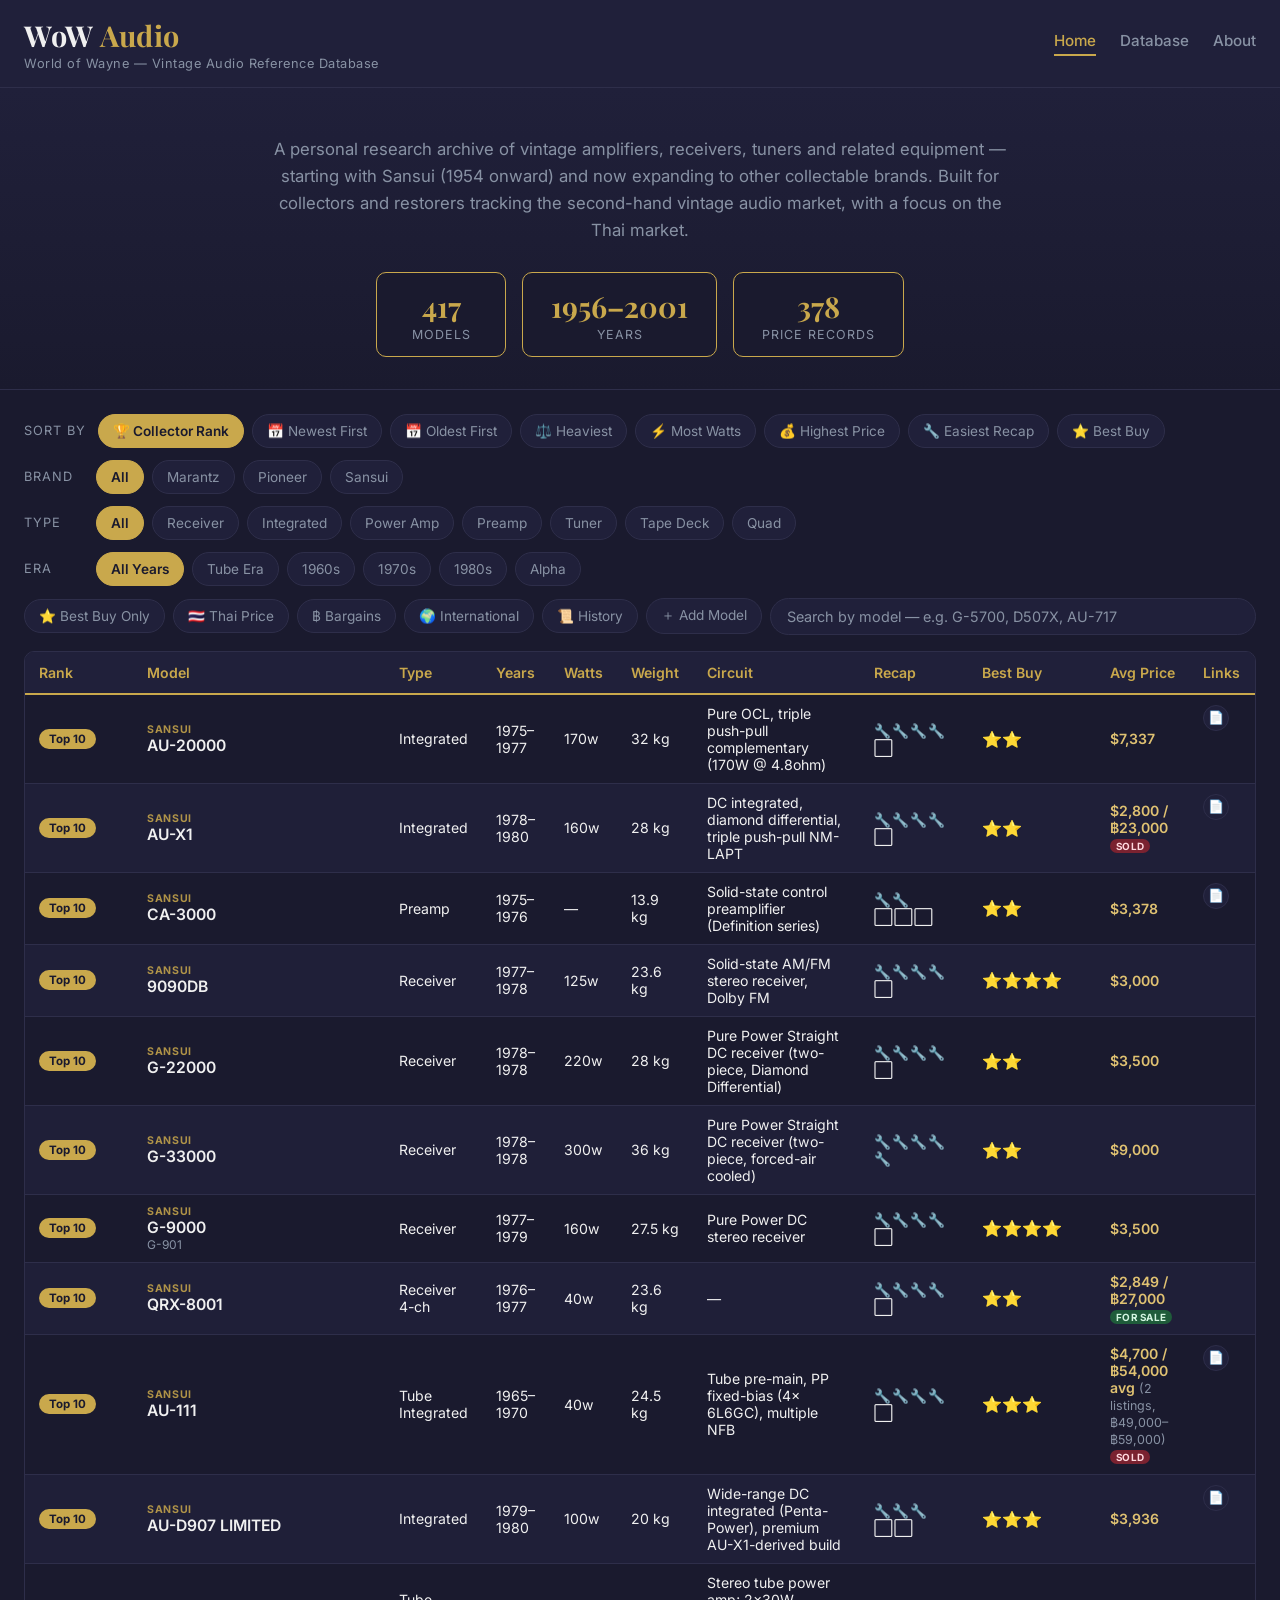
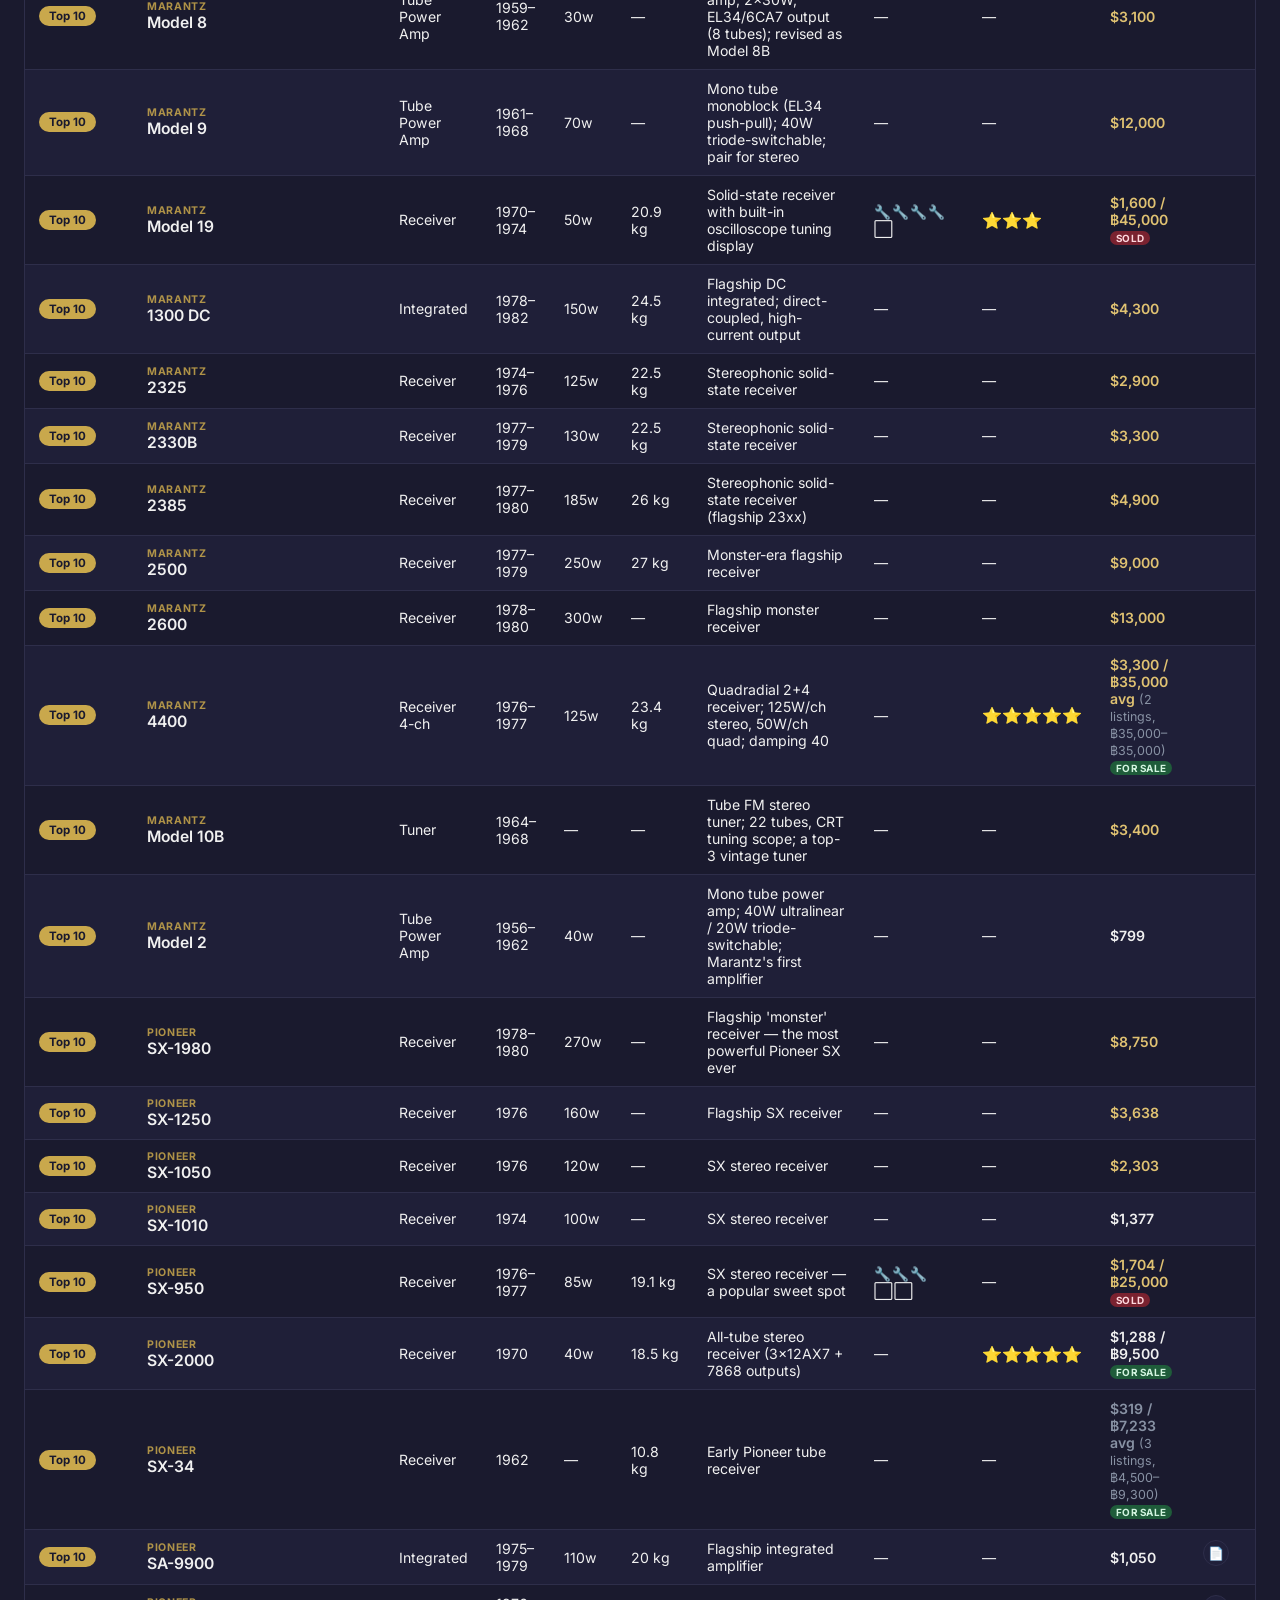
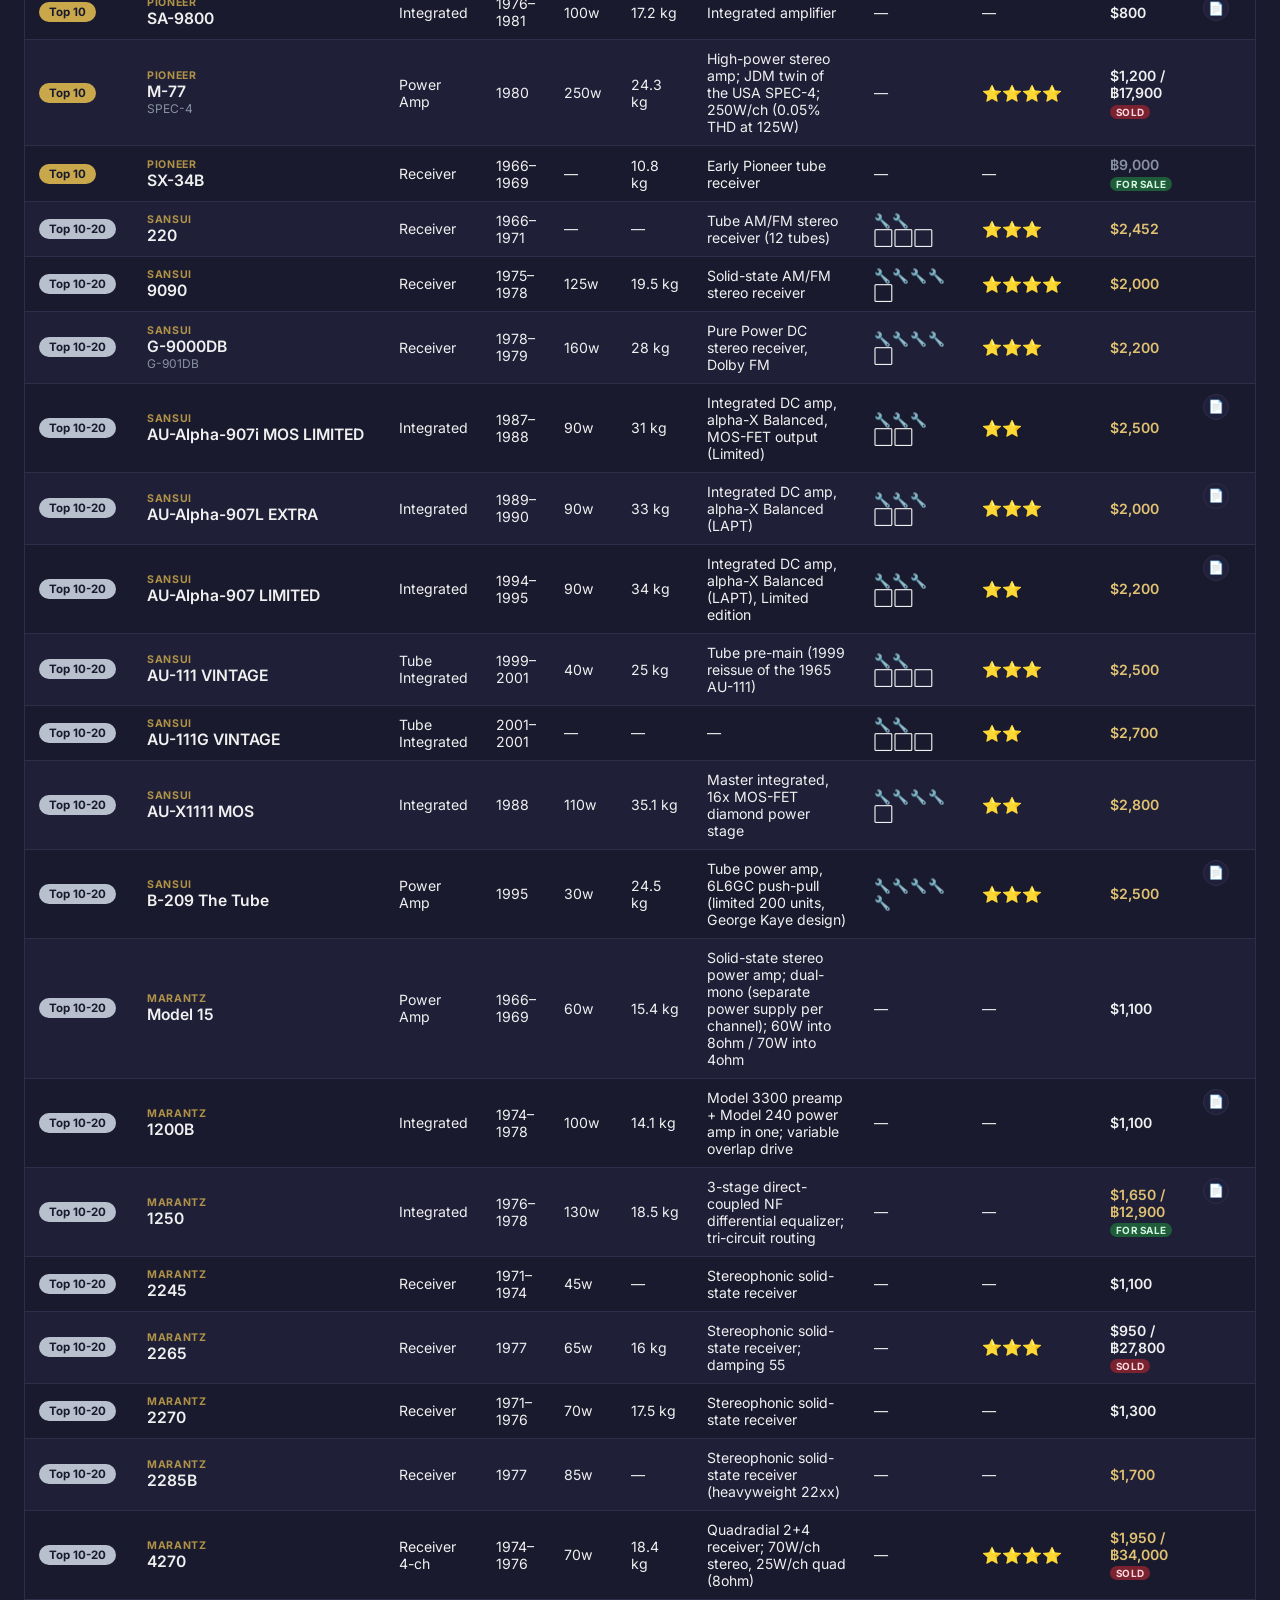
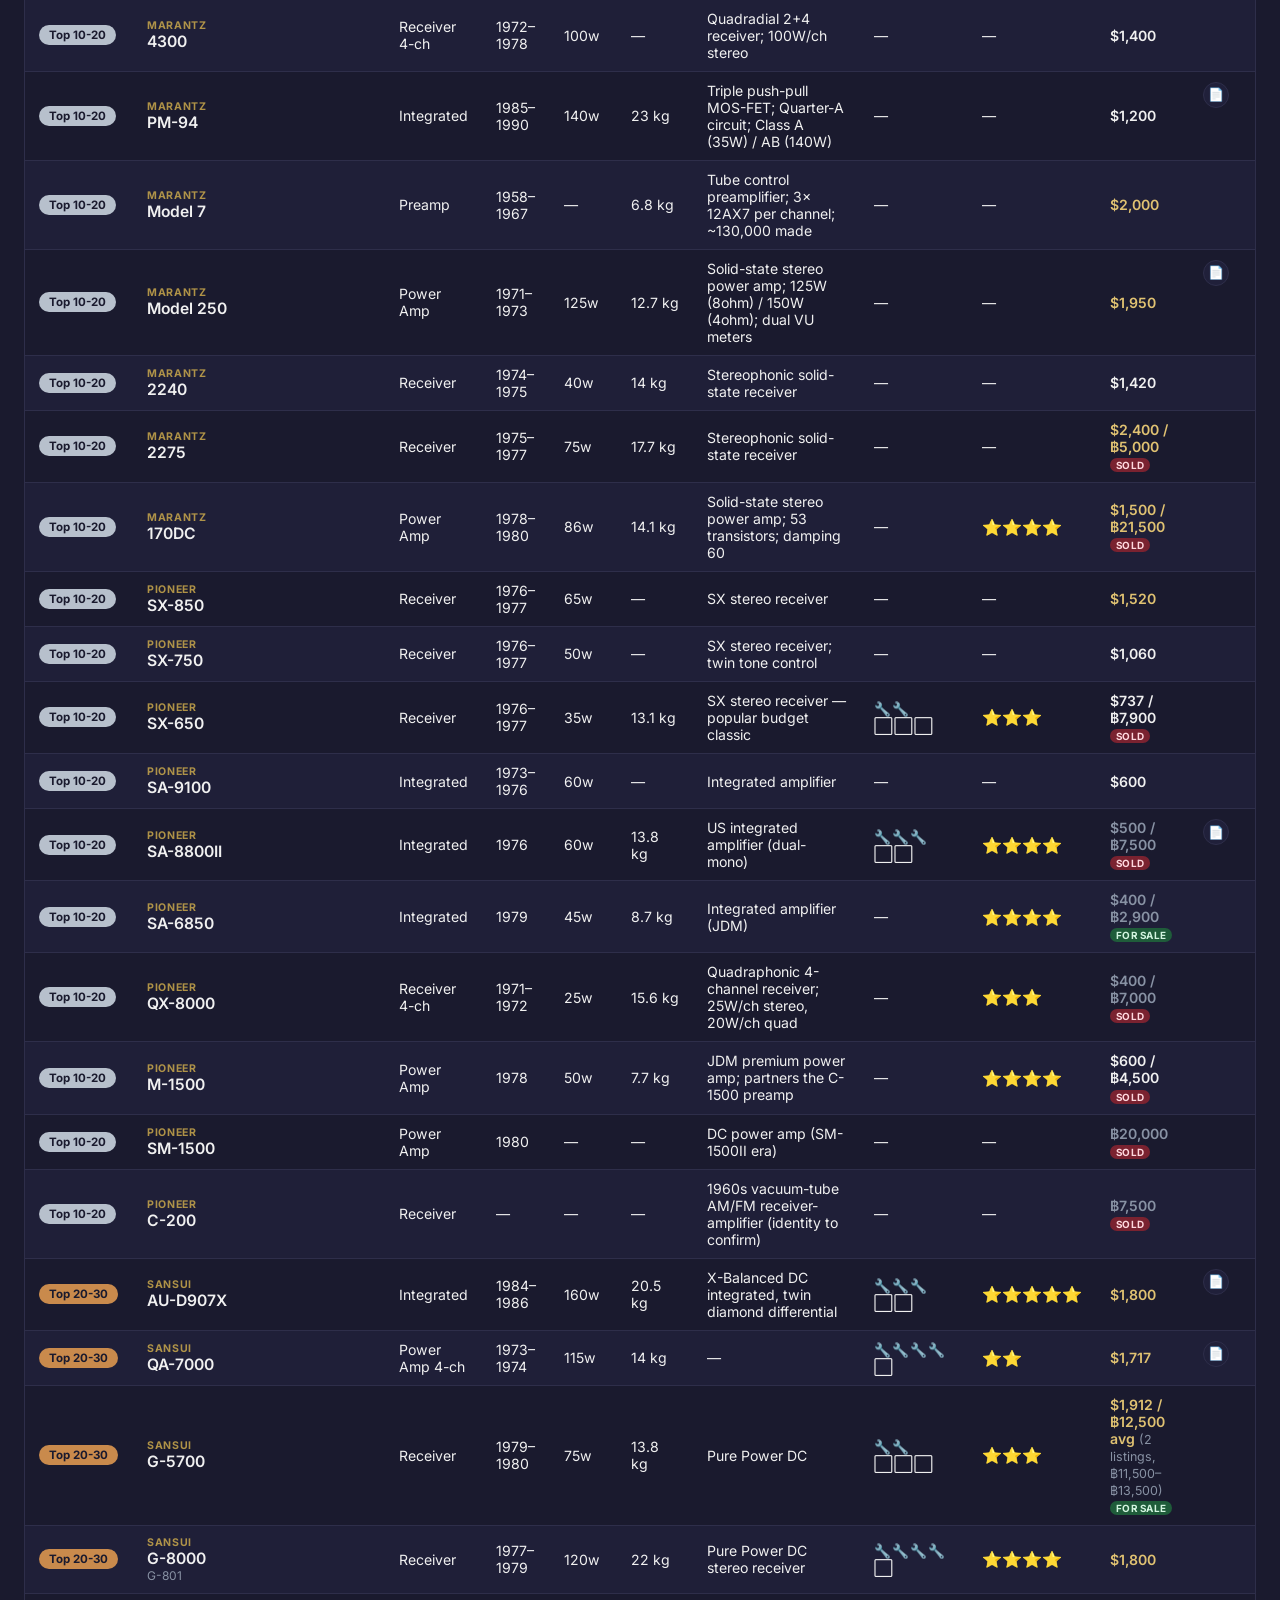
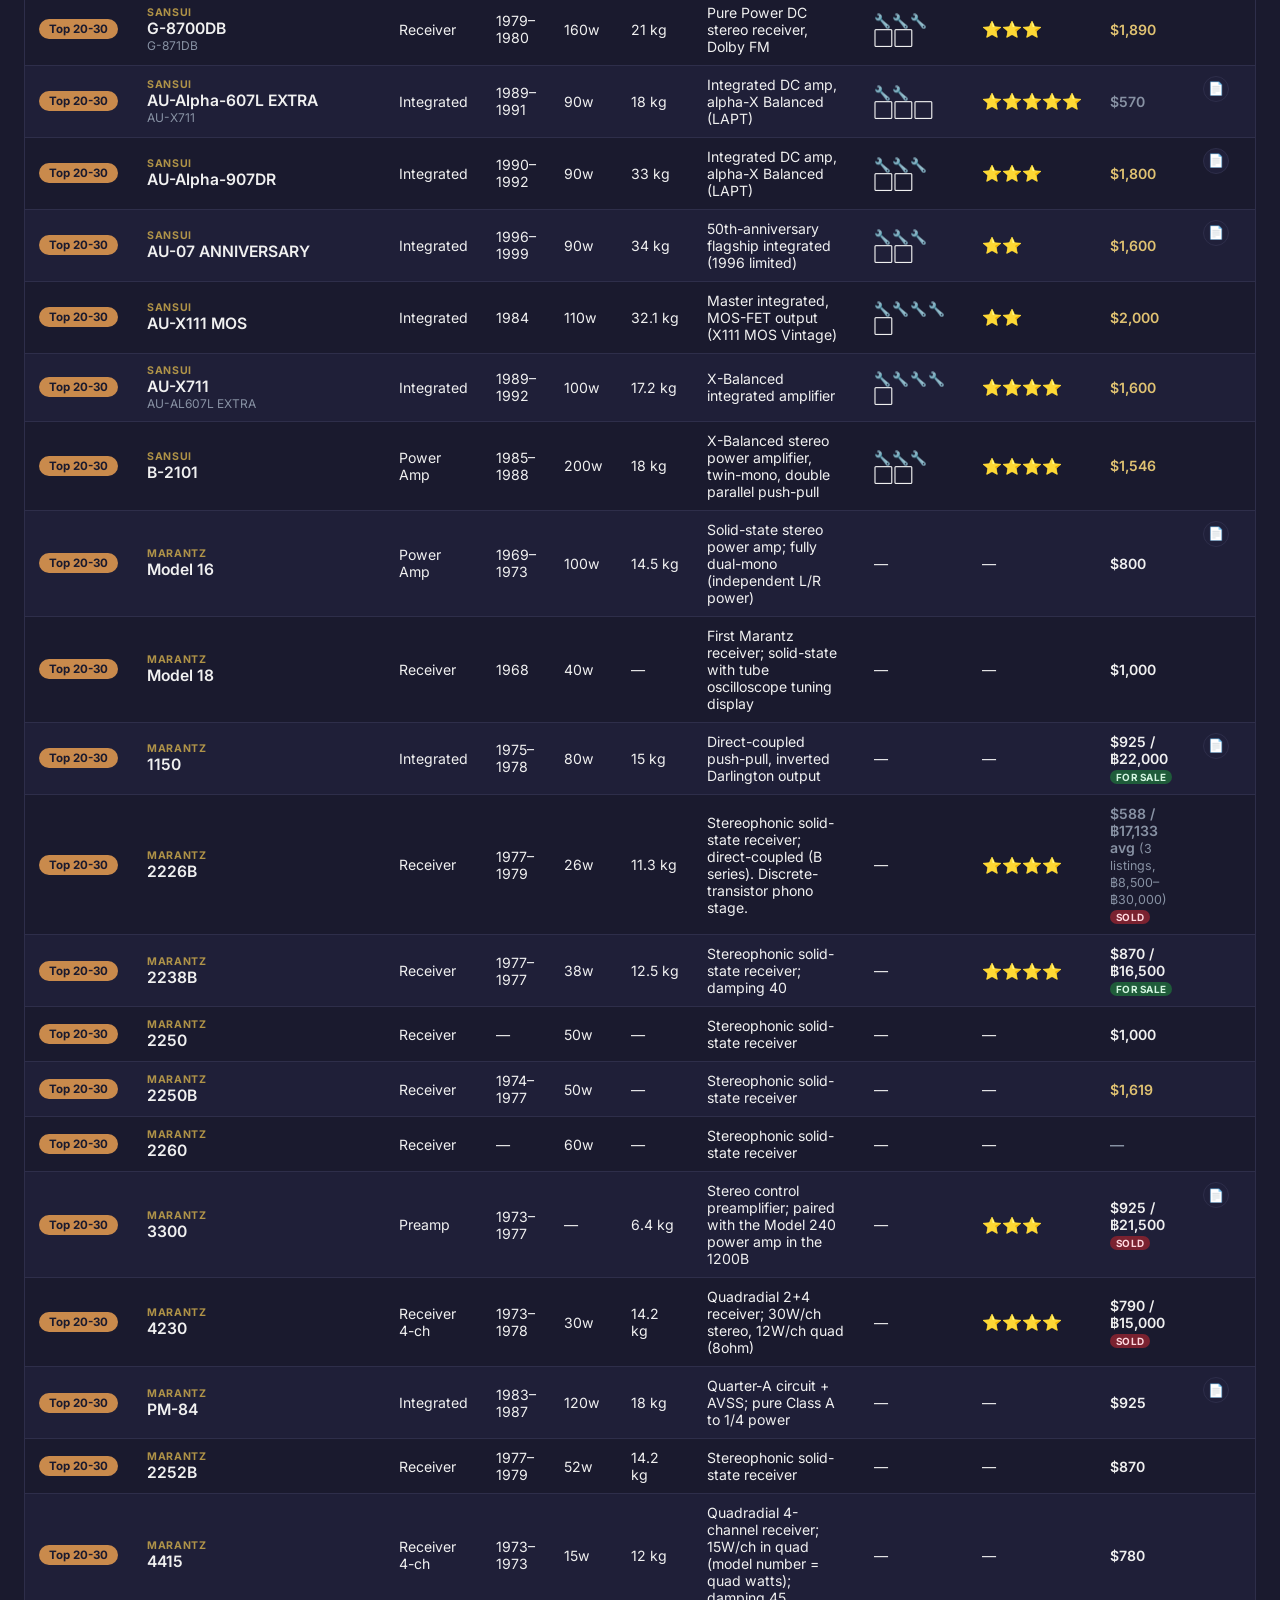
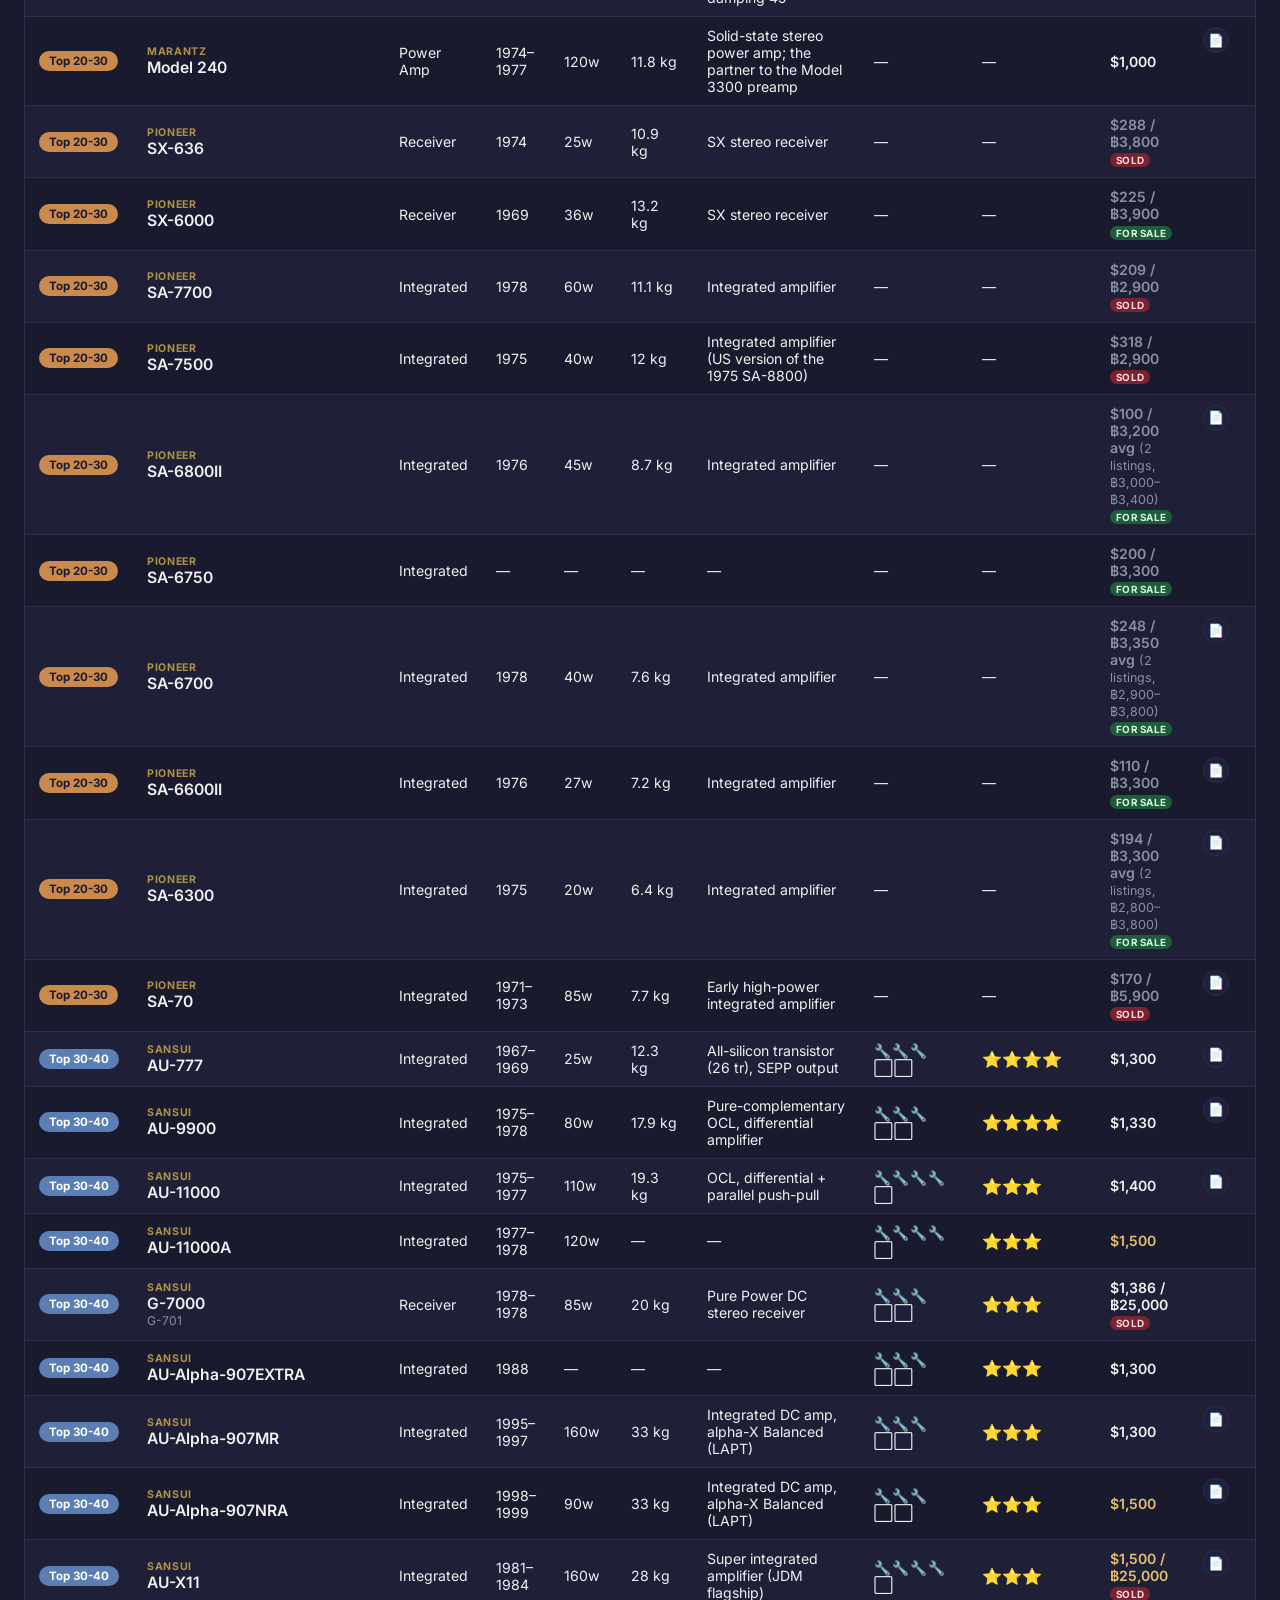
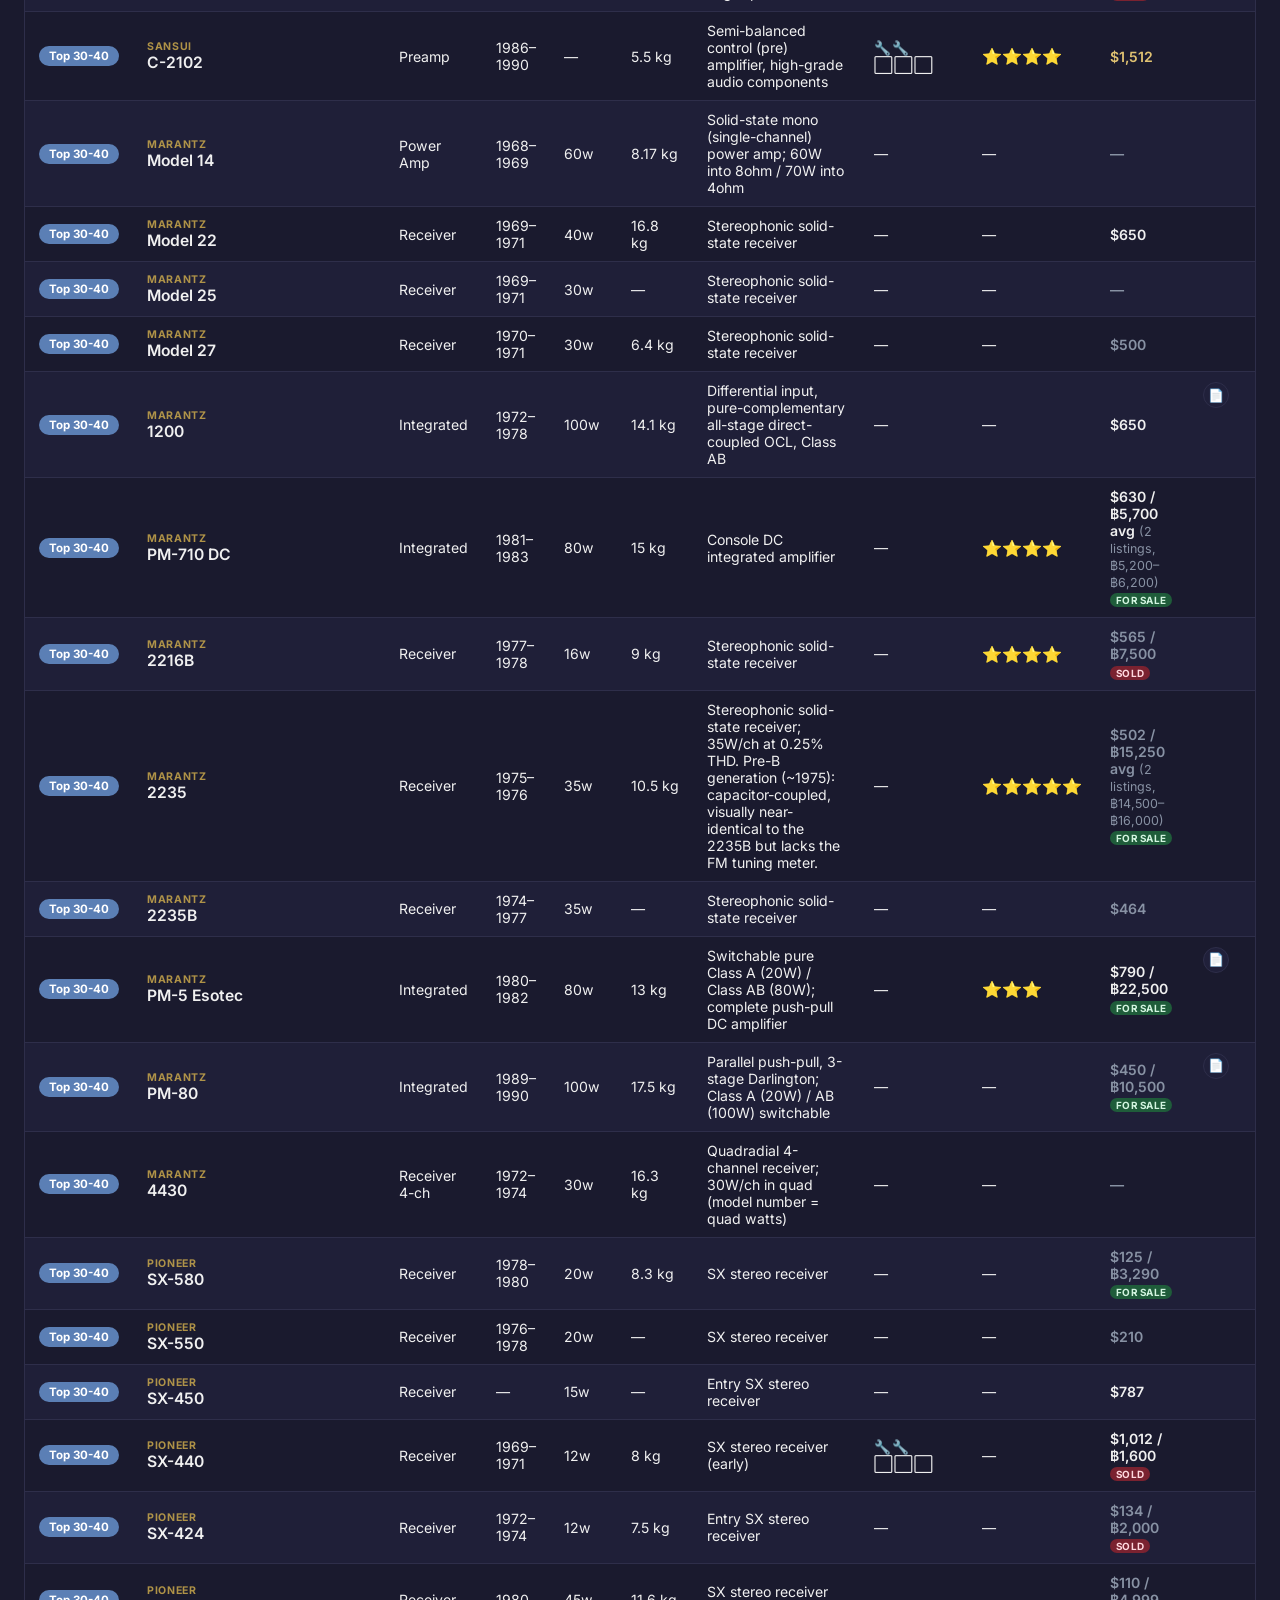
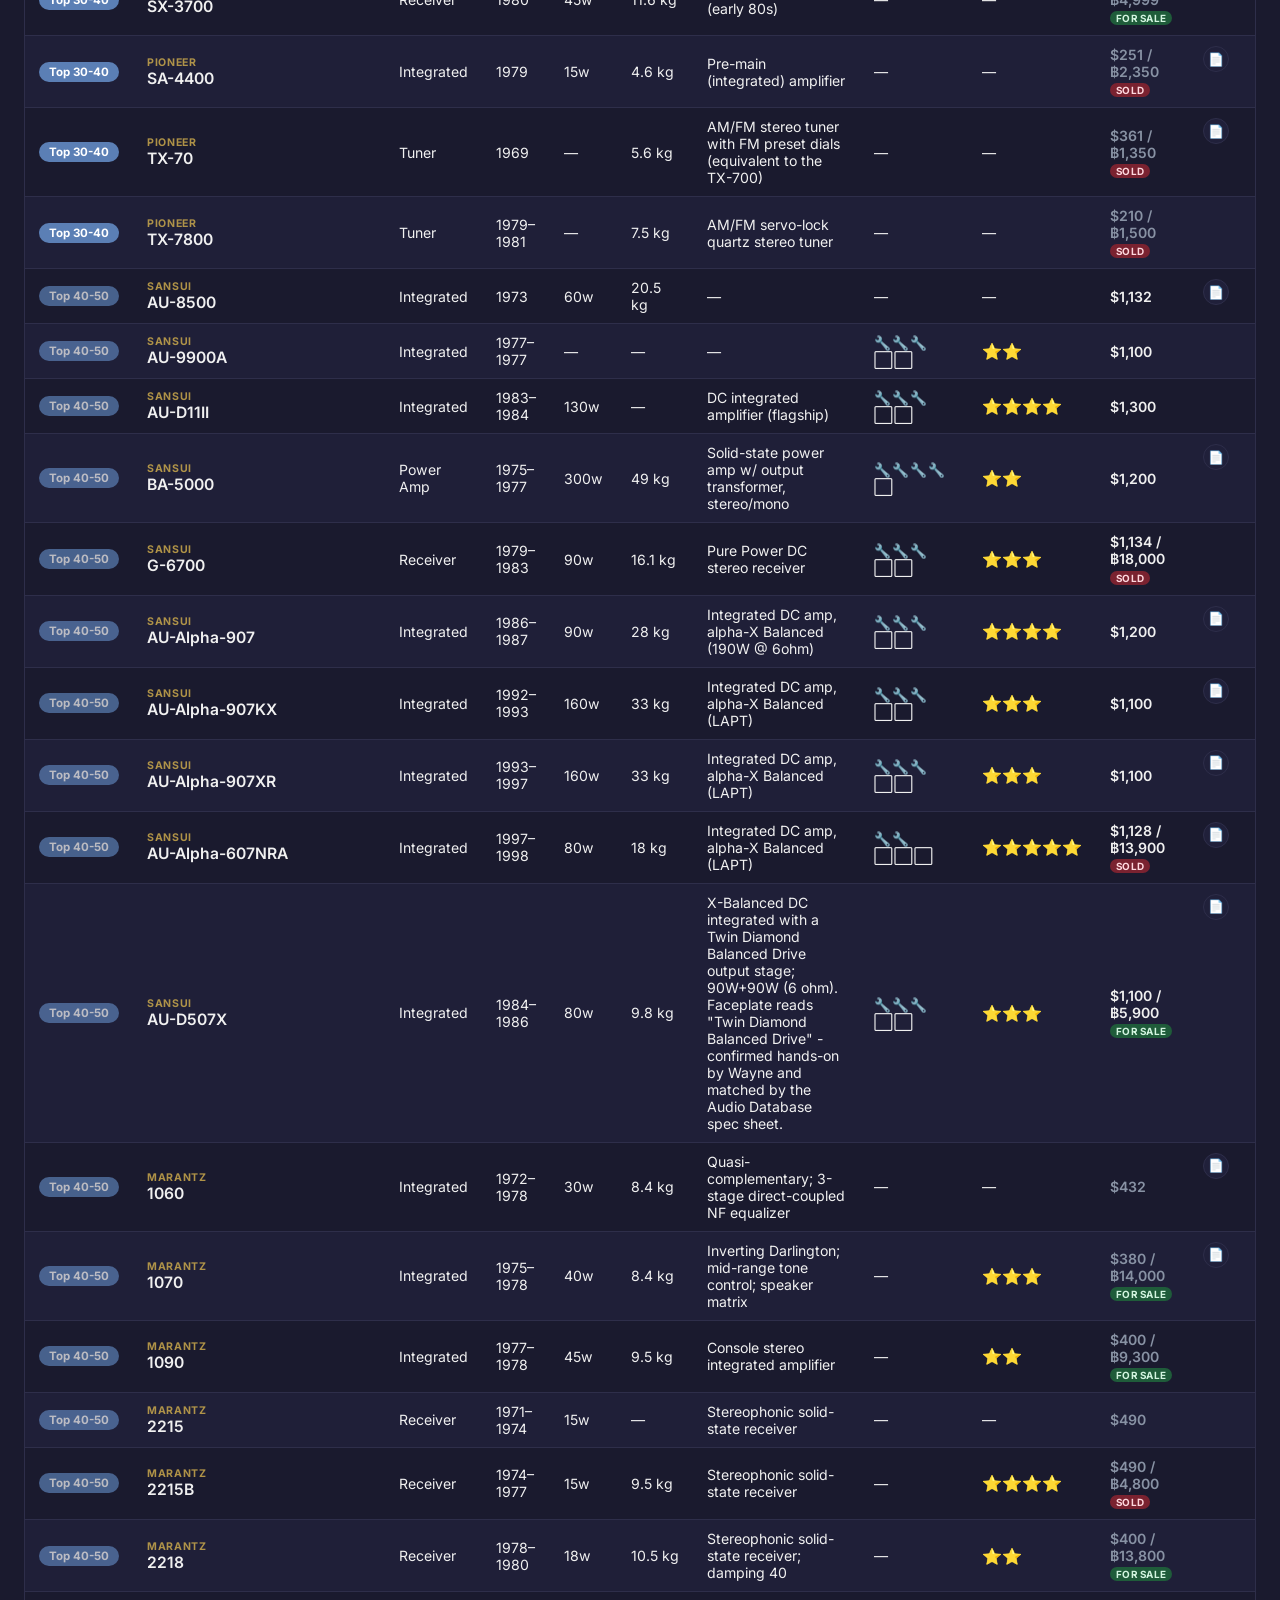
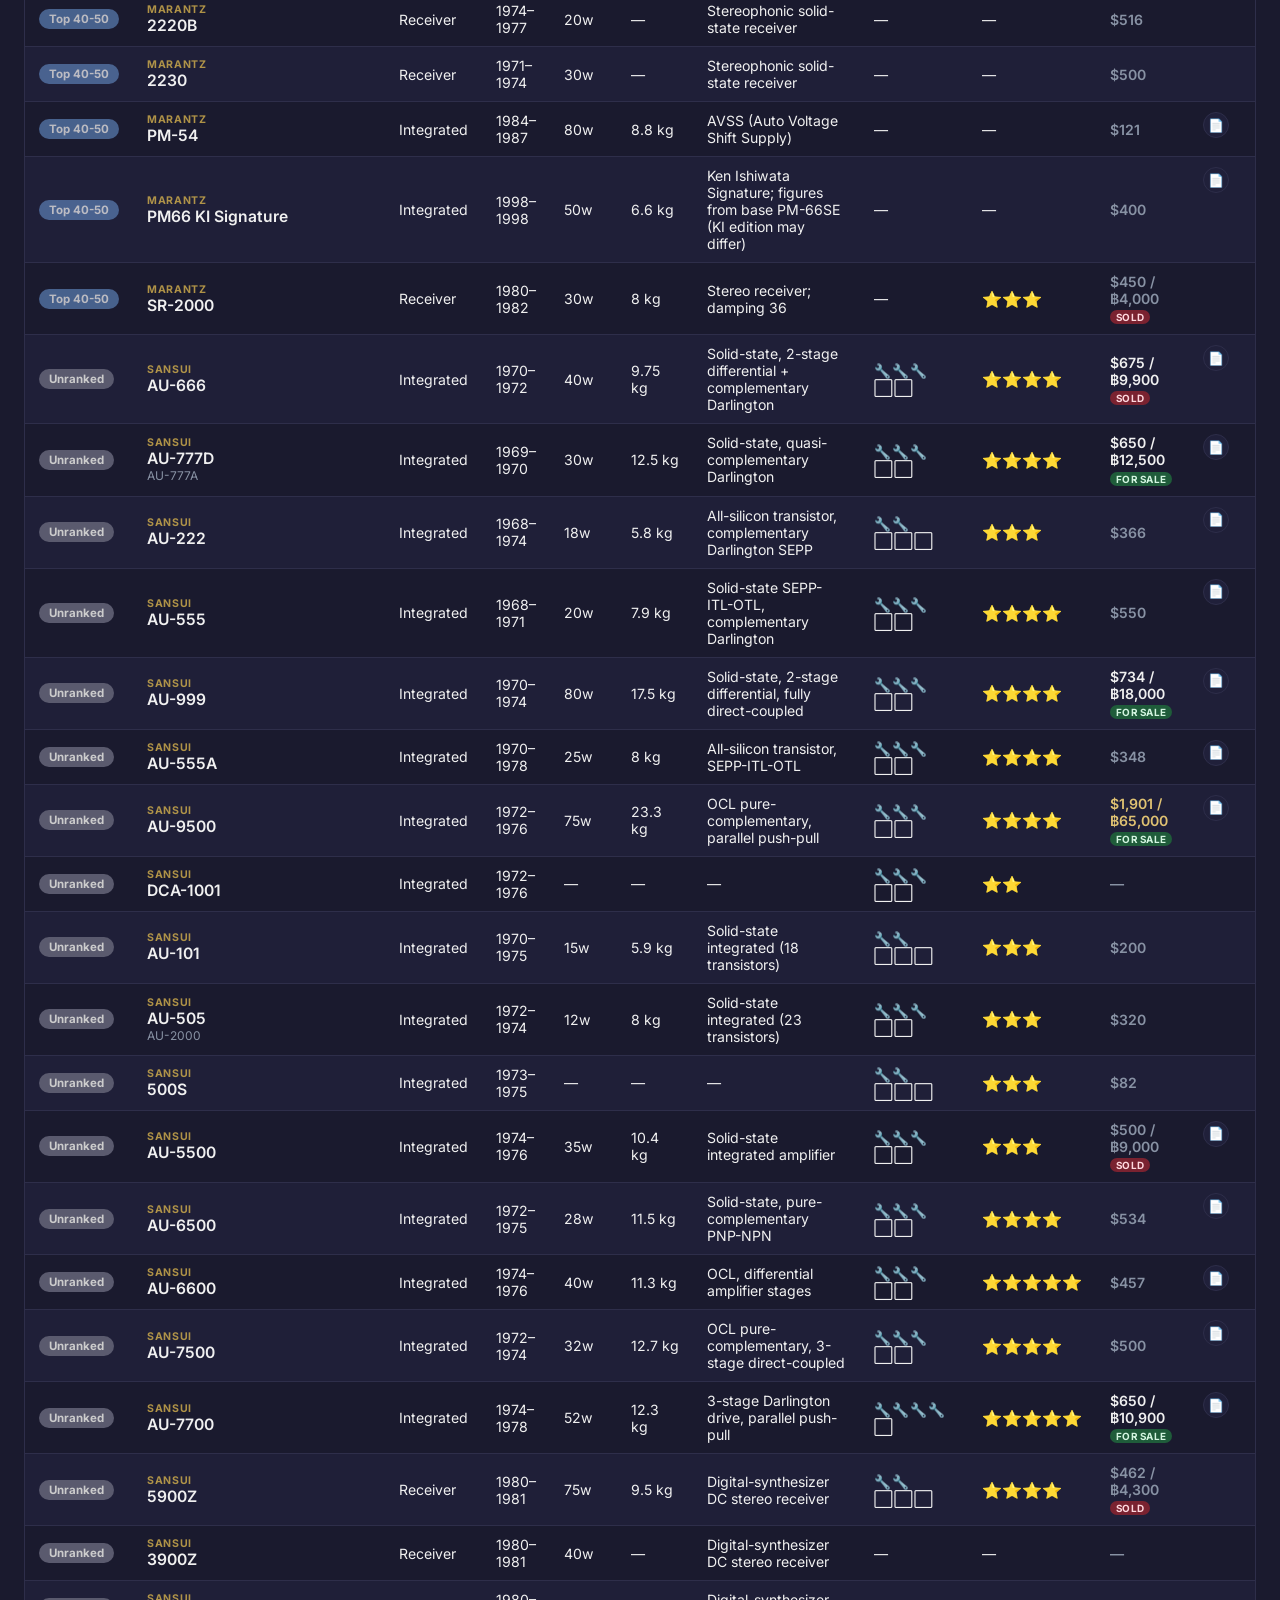
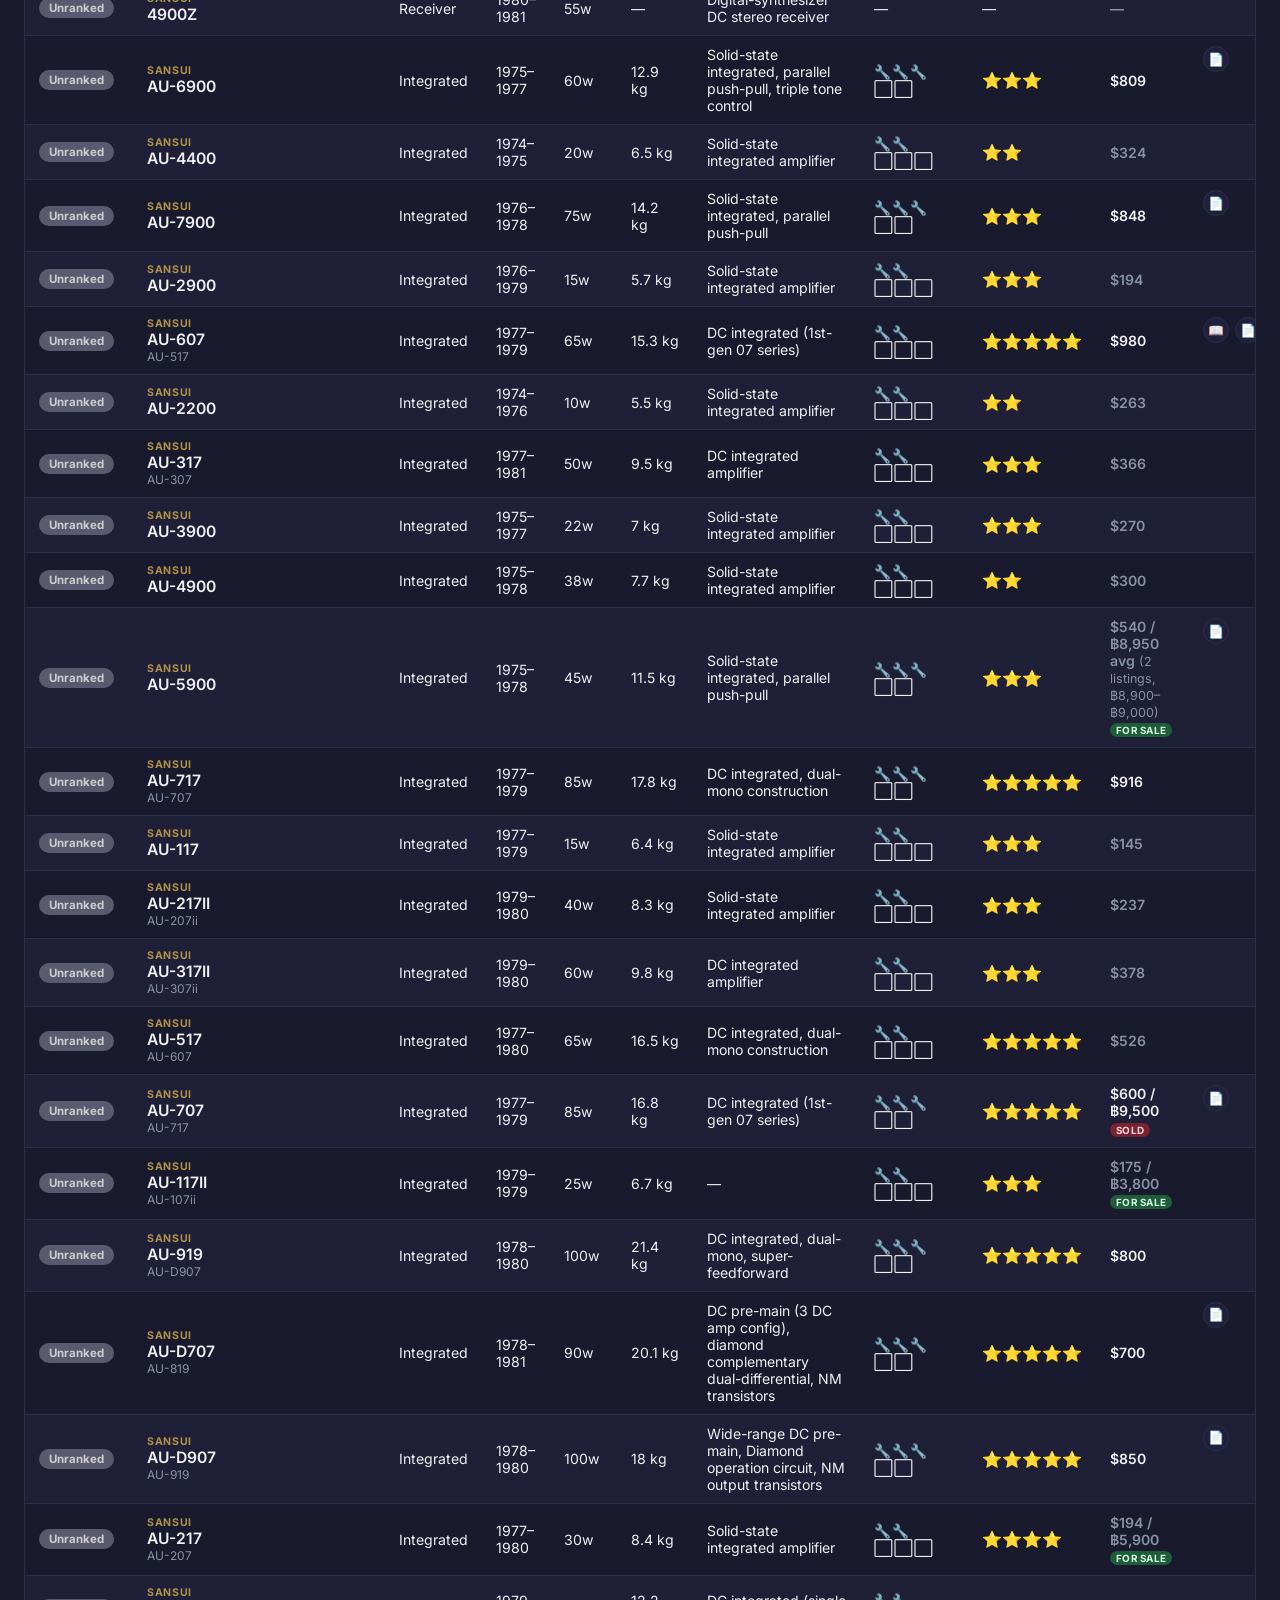
==== commit 8330046c: "Search: match model name only, closest matches first The search box built a haystack from type/serie" ====
--- a/index.html
+++ b/index.html
@@ -97,7 +97,7 @@
       <button class="btn filter-btn" id="history-view">📜 History</button>
       <button class="btn filter-btn" id="add-model-btn" hidden>＋ Add Model</button>
       <div class="search-wrap">
-        <input type="text" id="search-input" placeholder="Search model, type, notes, known issues…">
+        <input type="text" id="search-input" placeholder="Search by model — e.g. G-5700, D507X, AU-717">
       </div>
     </div>
   </section>
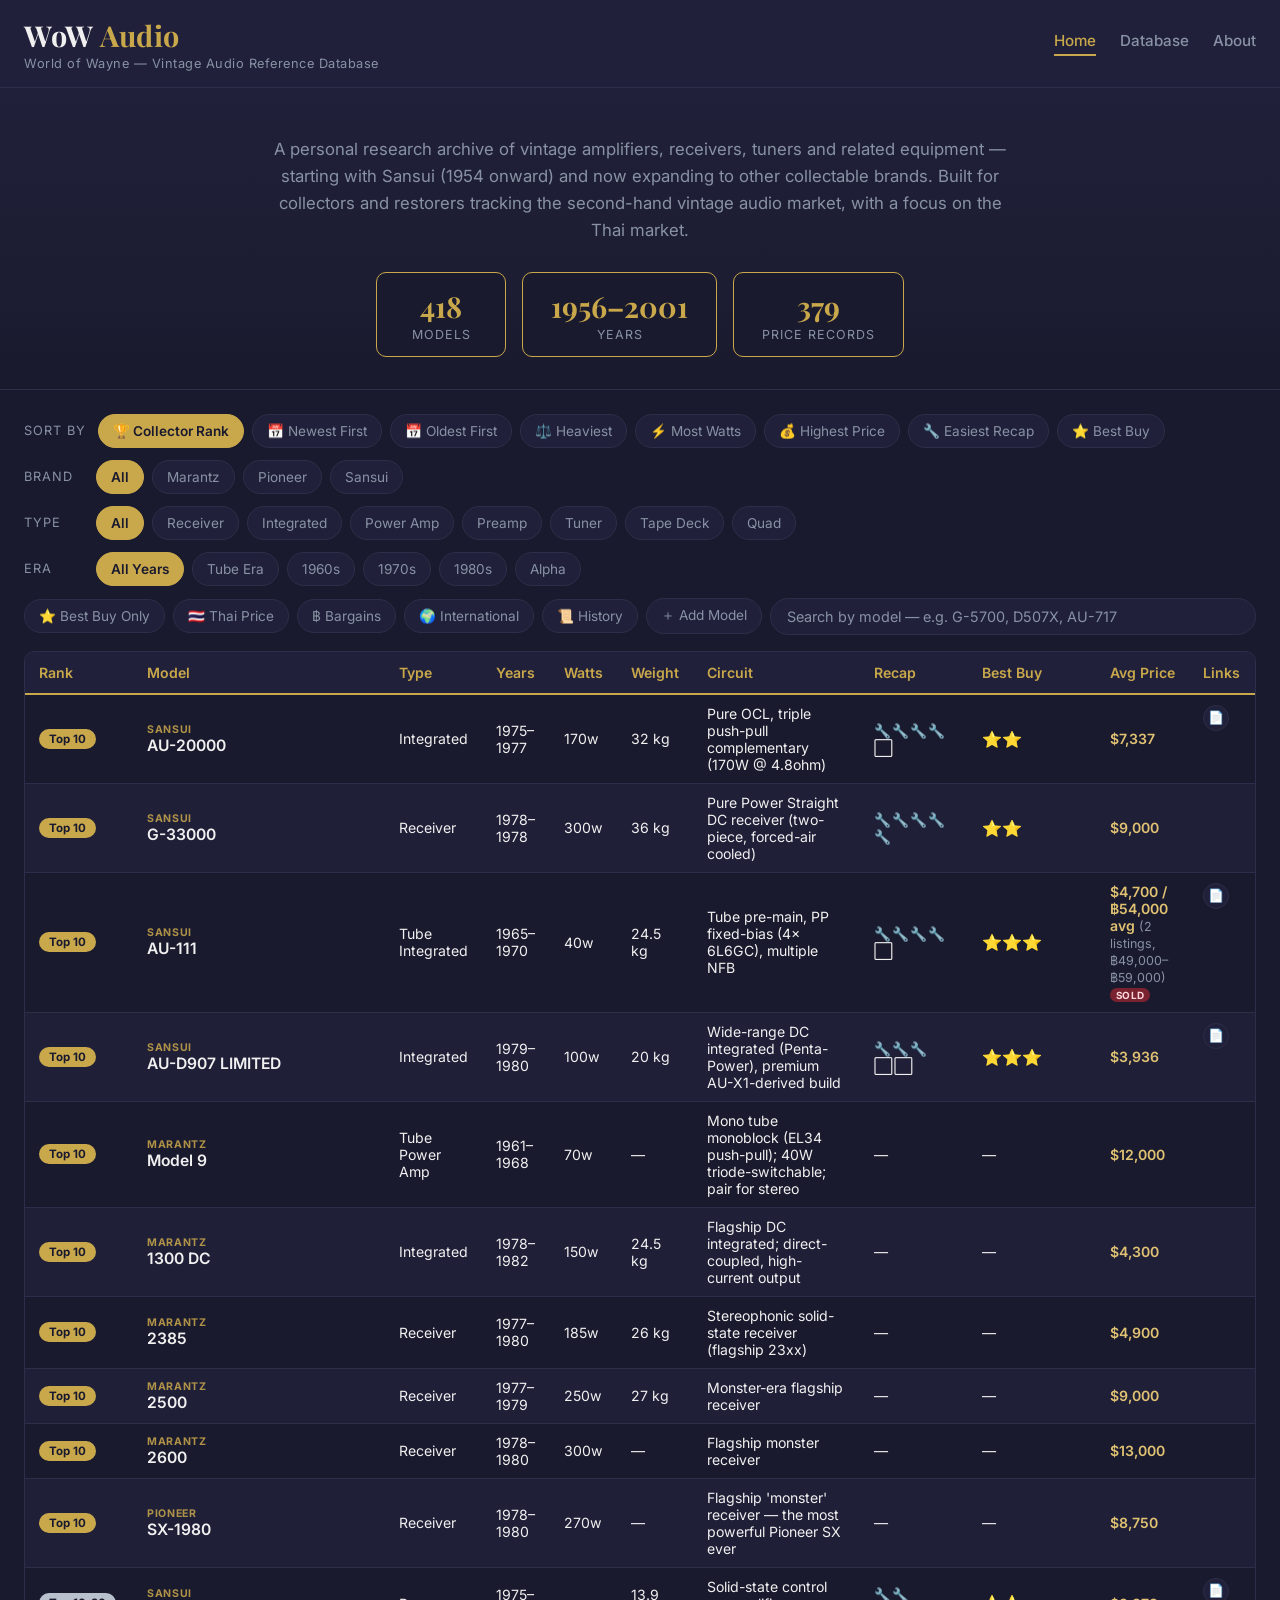
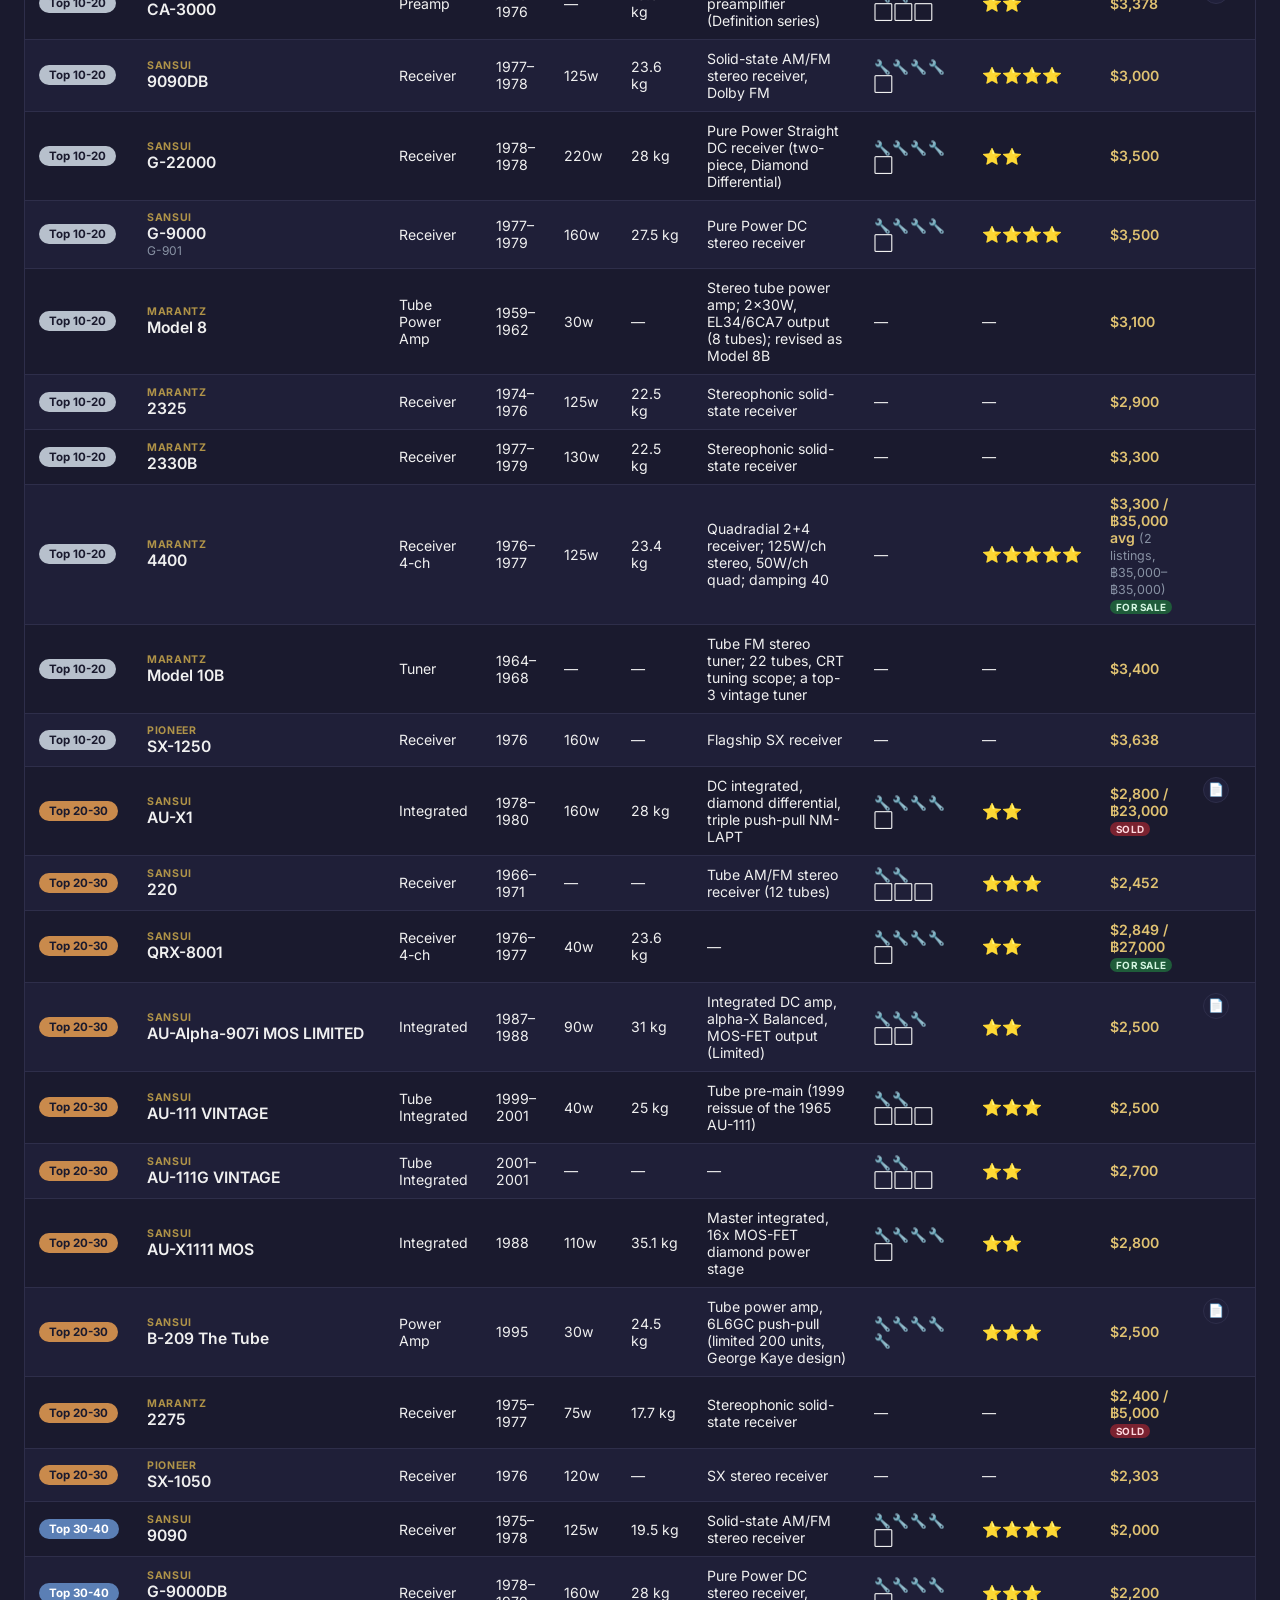
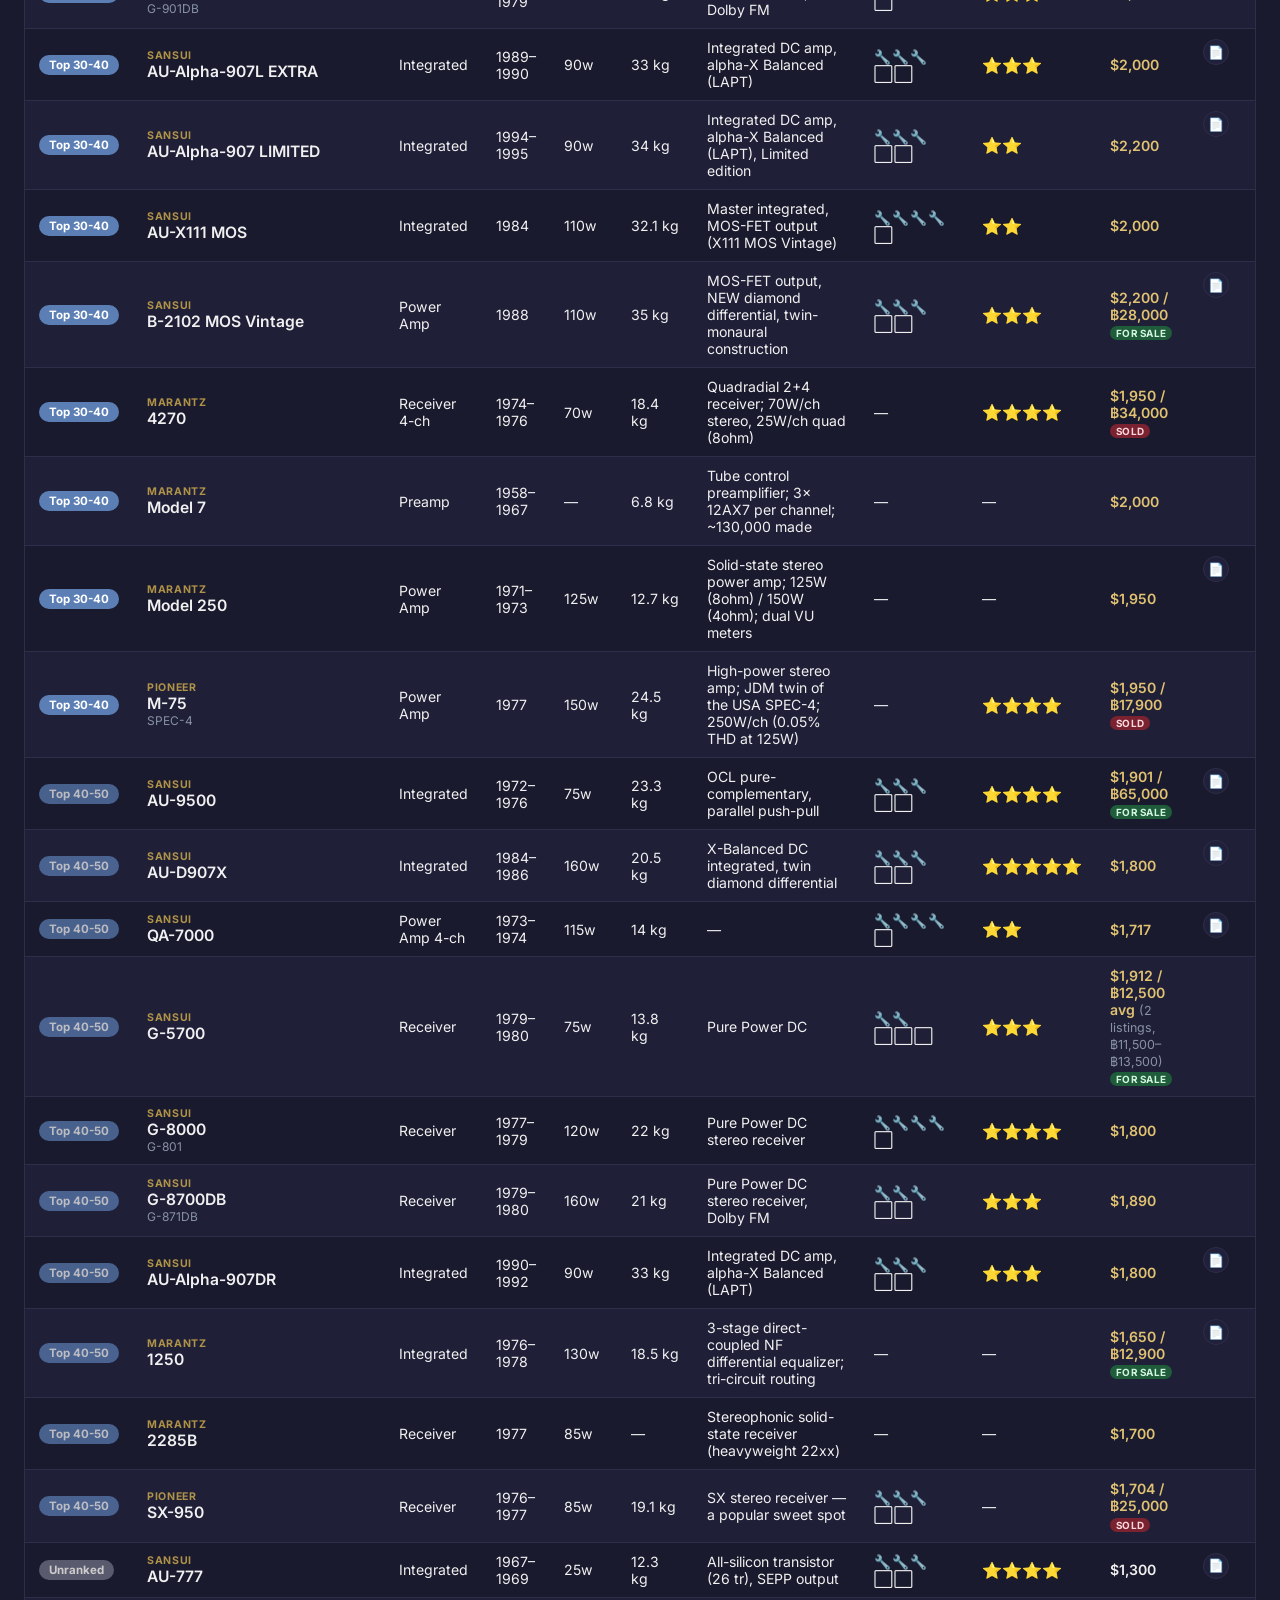
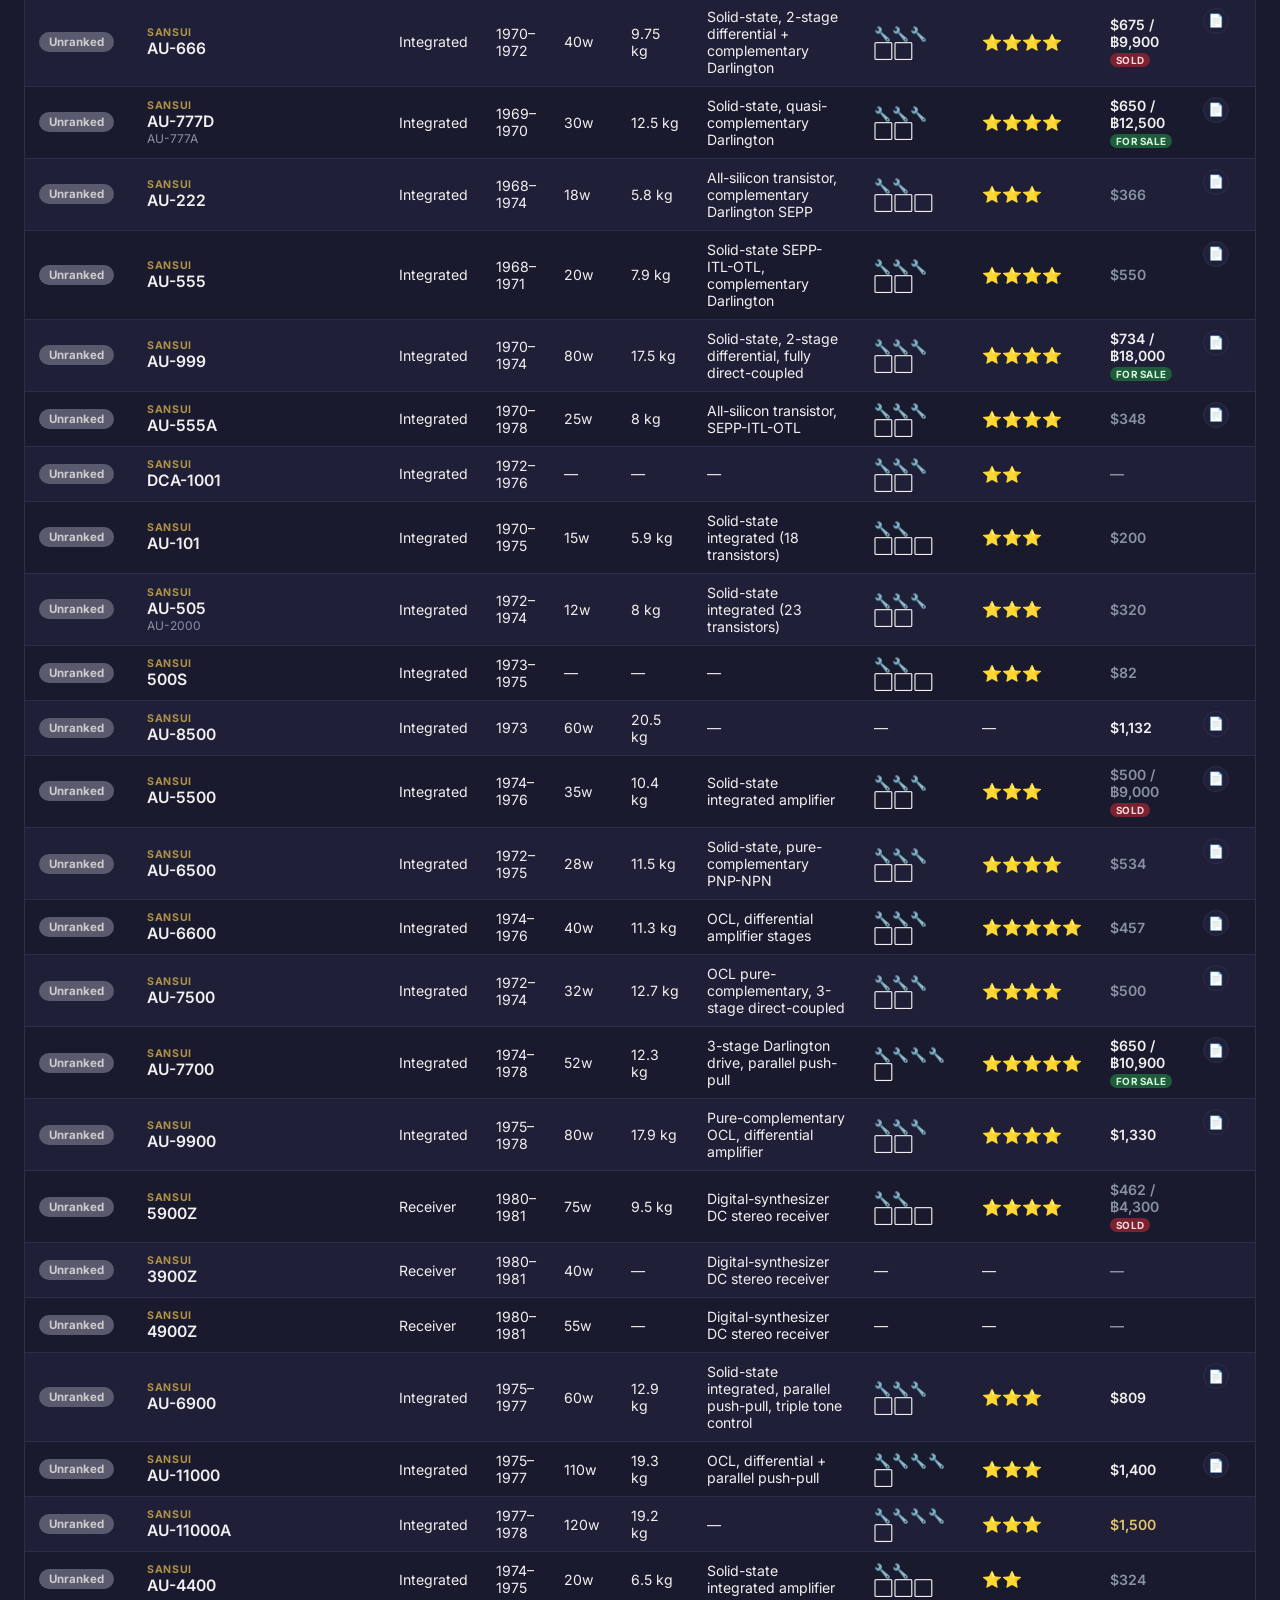
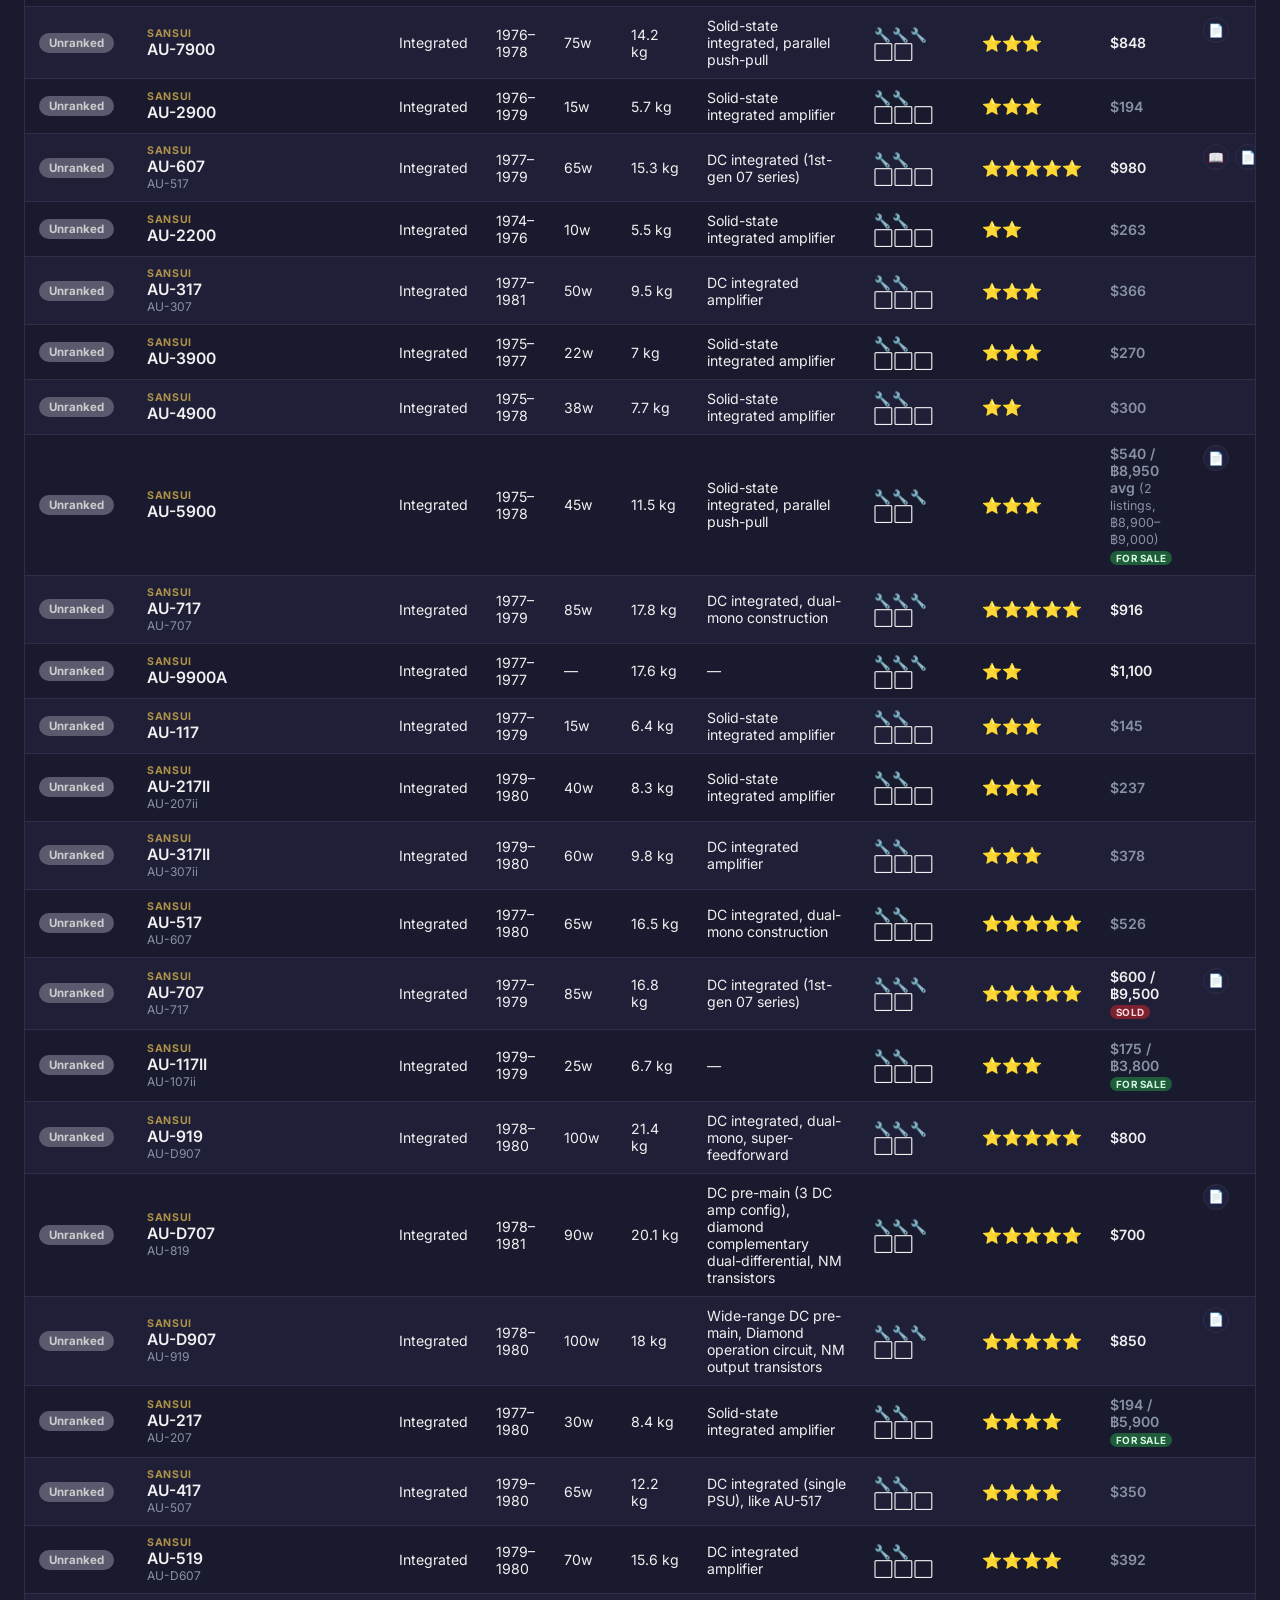
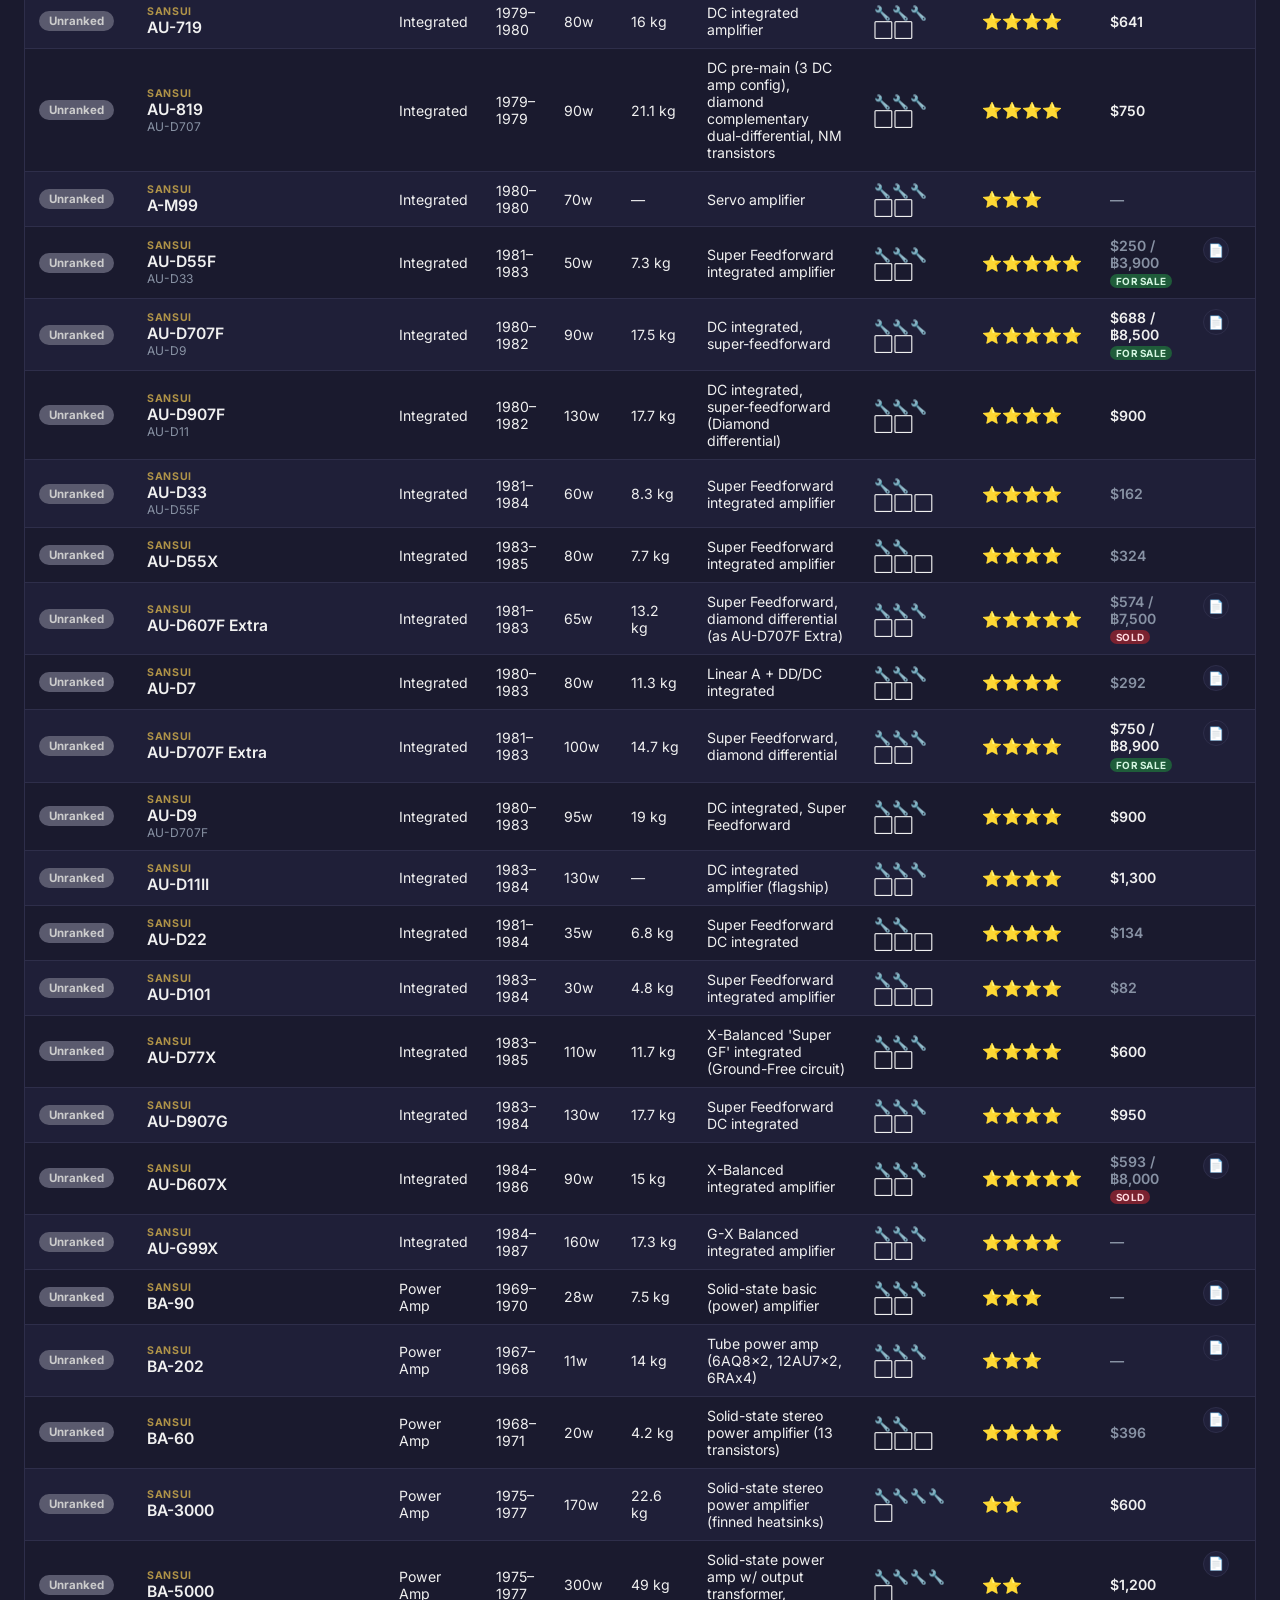
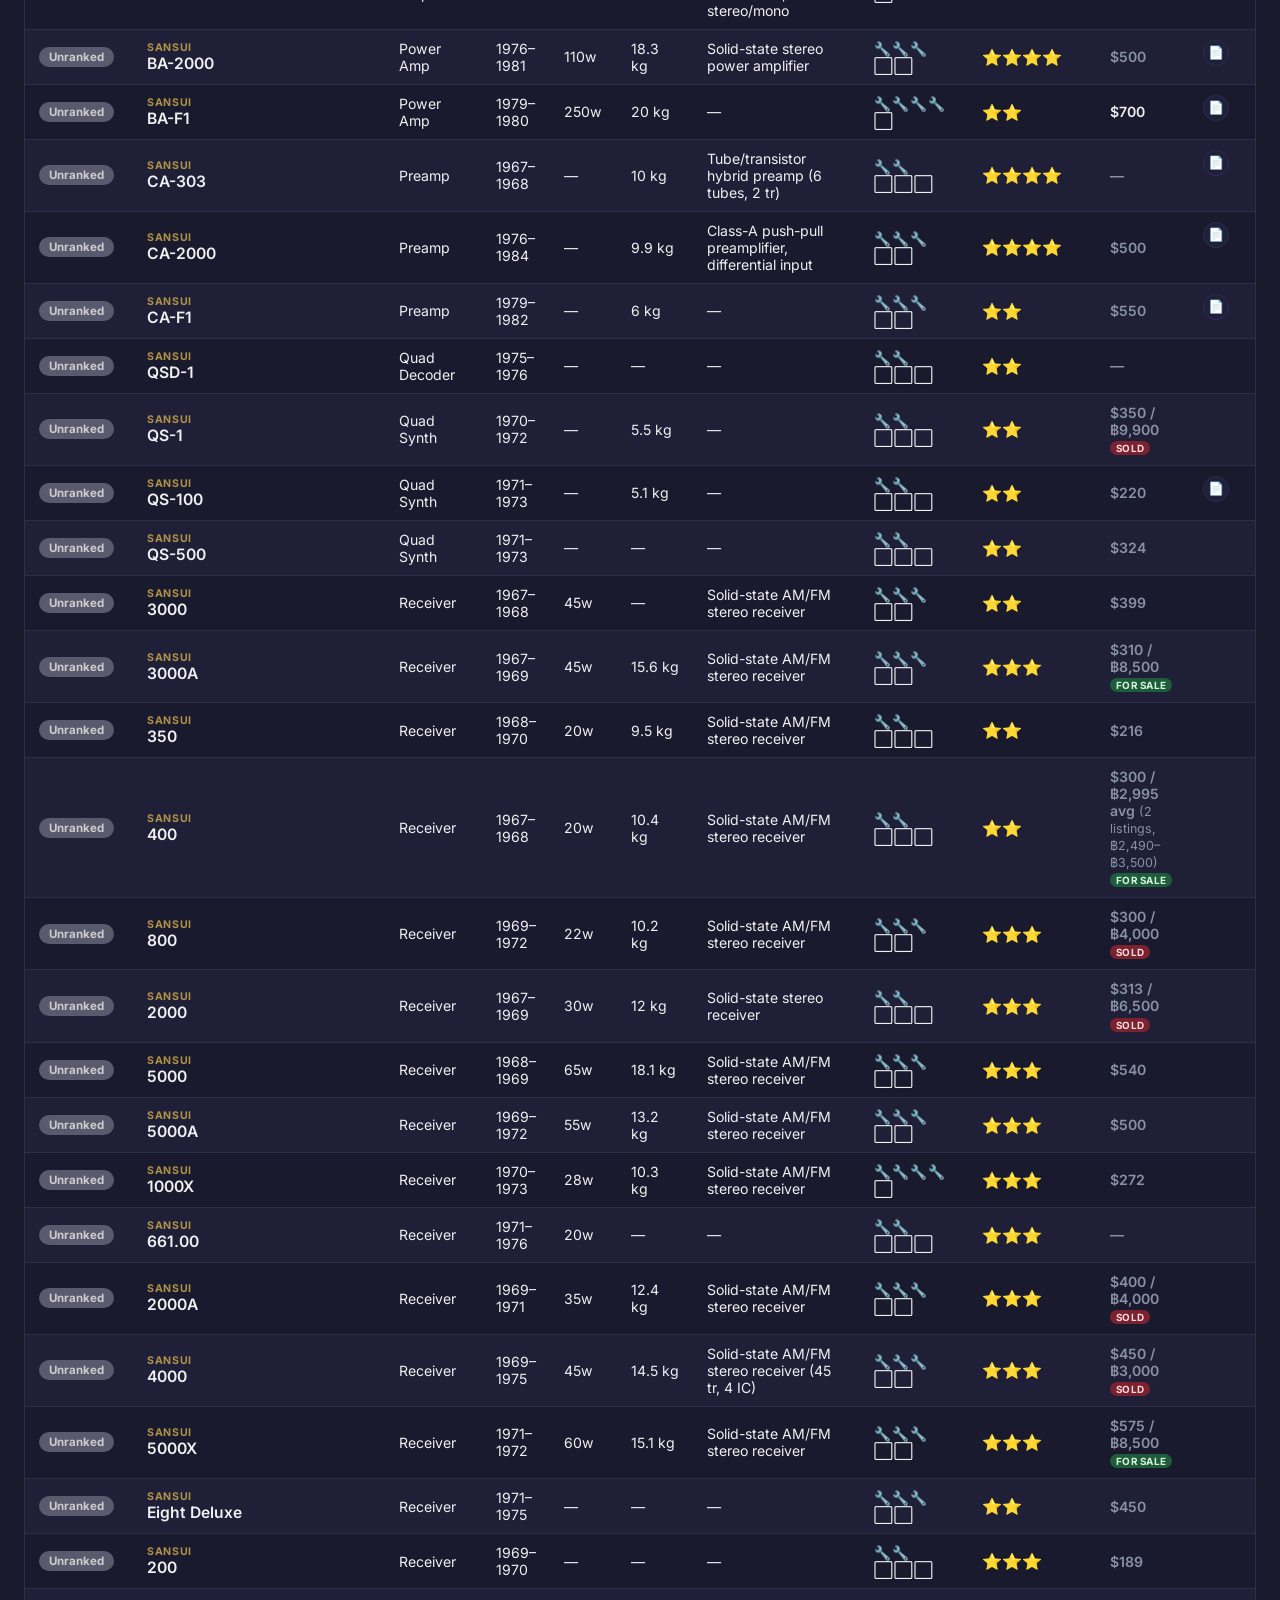
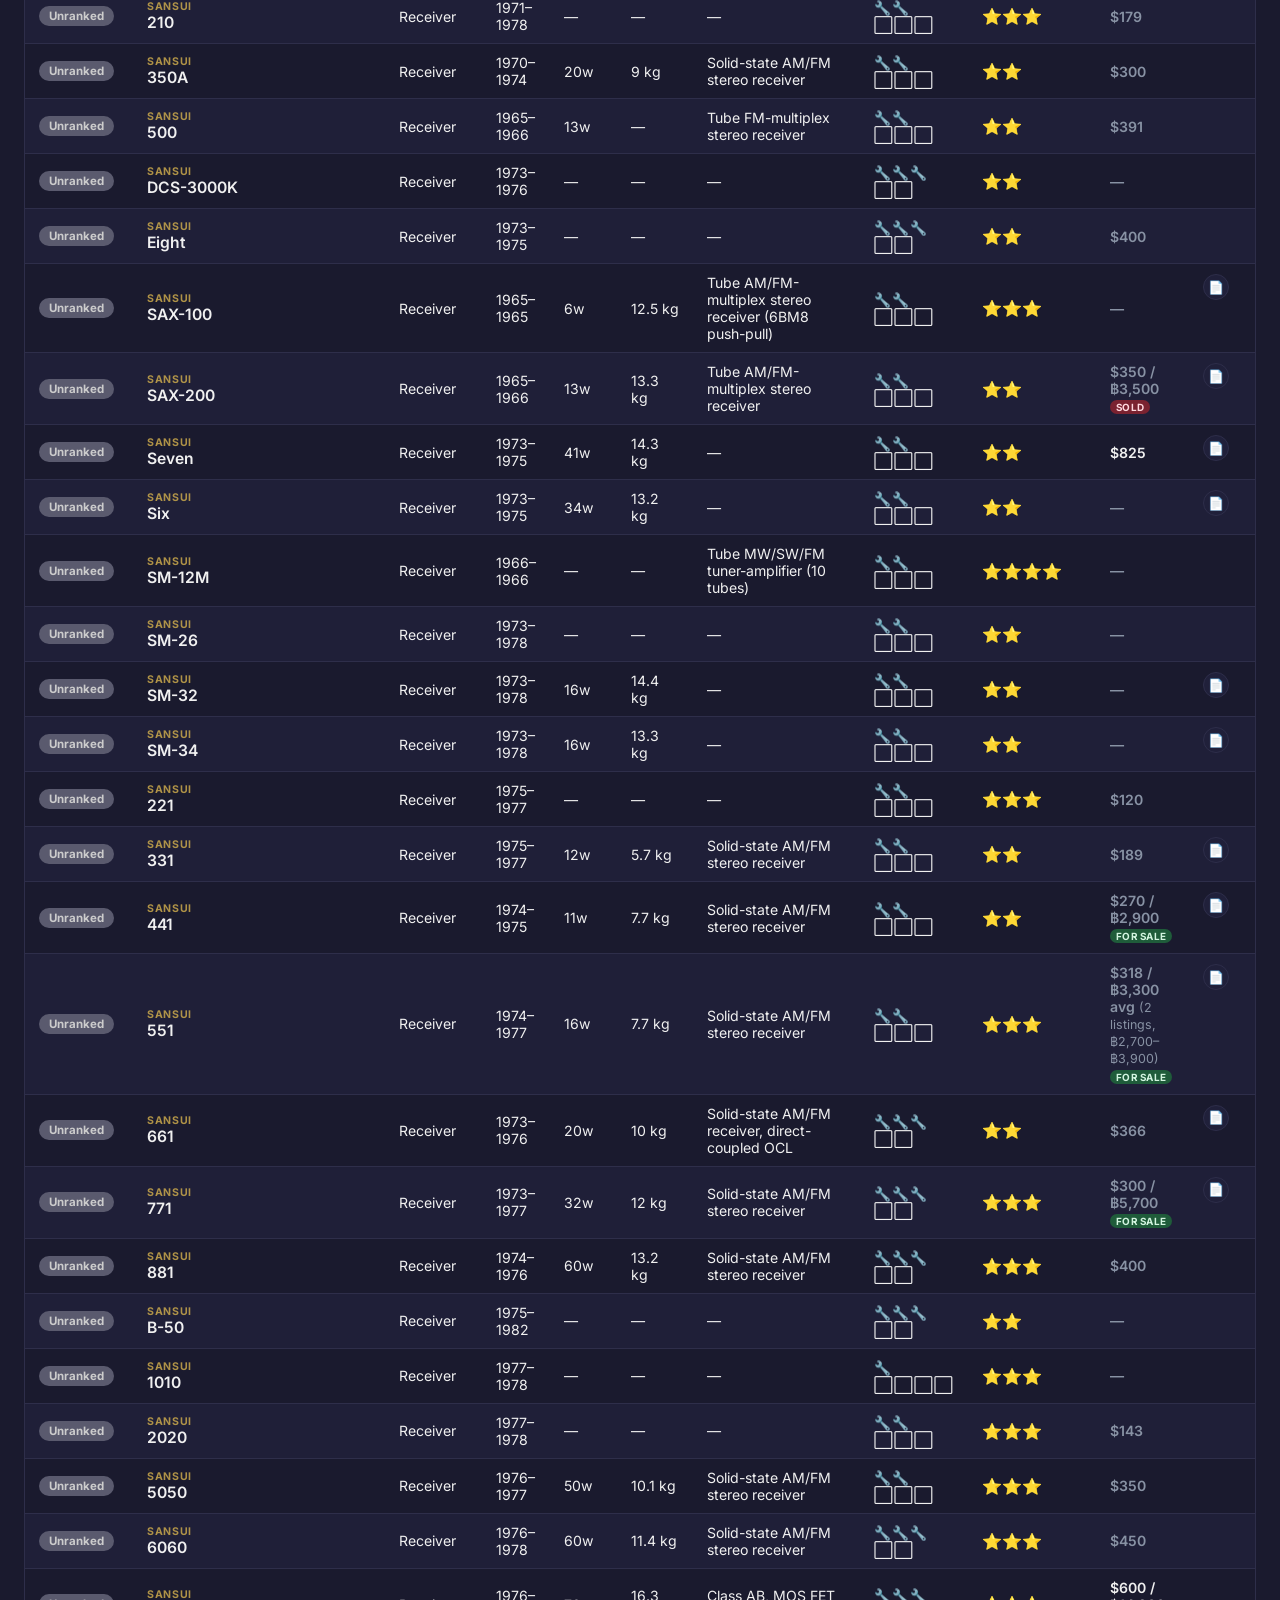
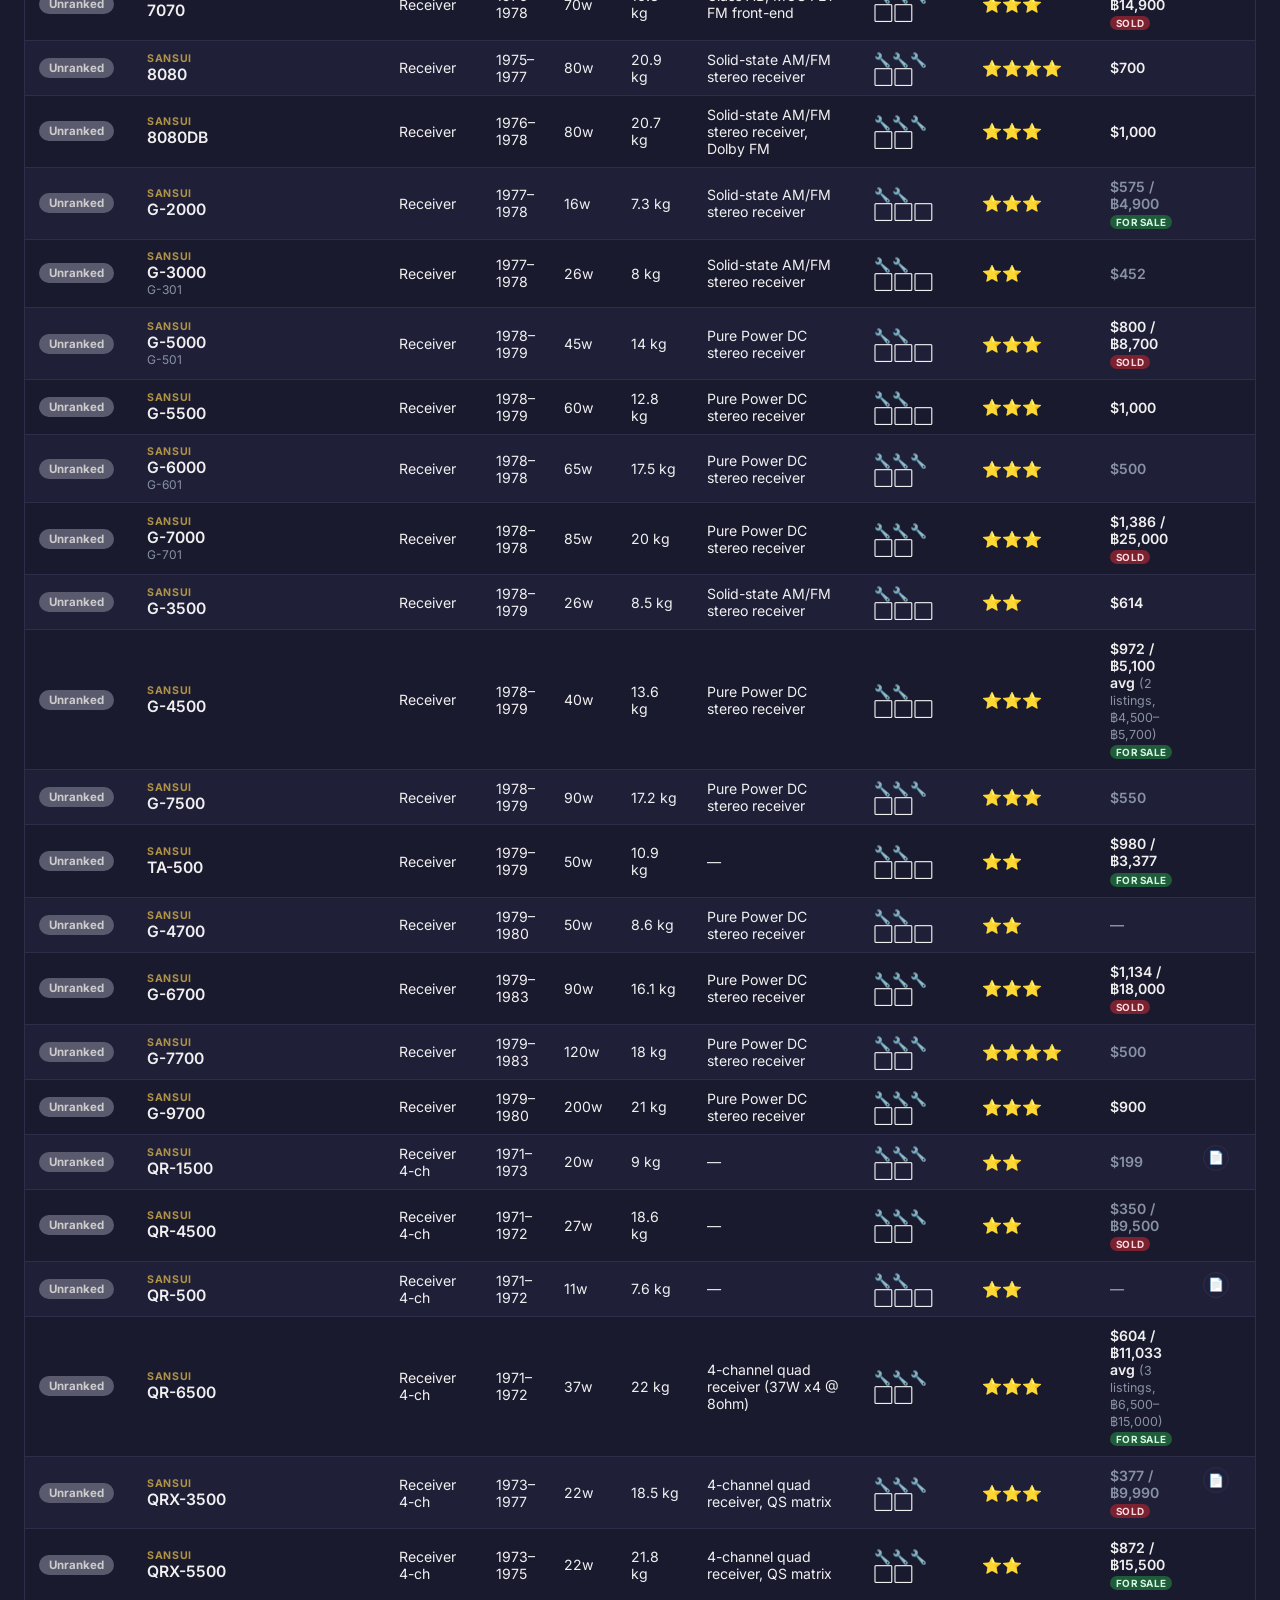
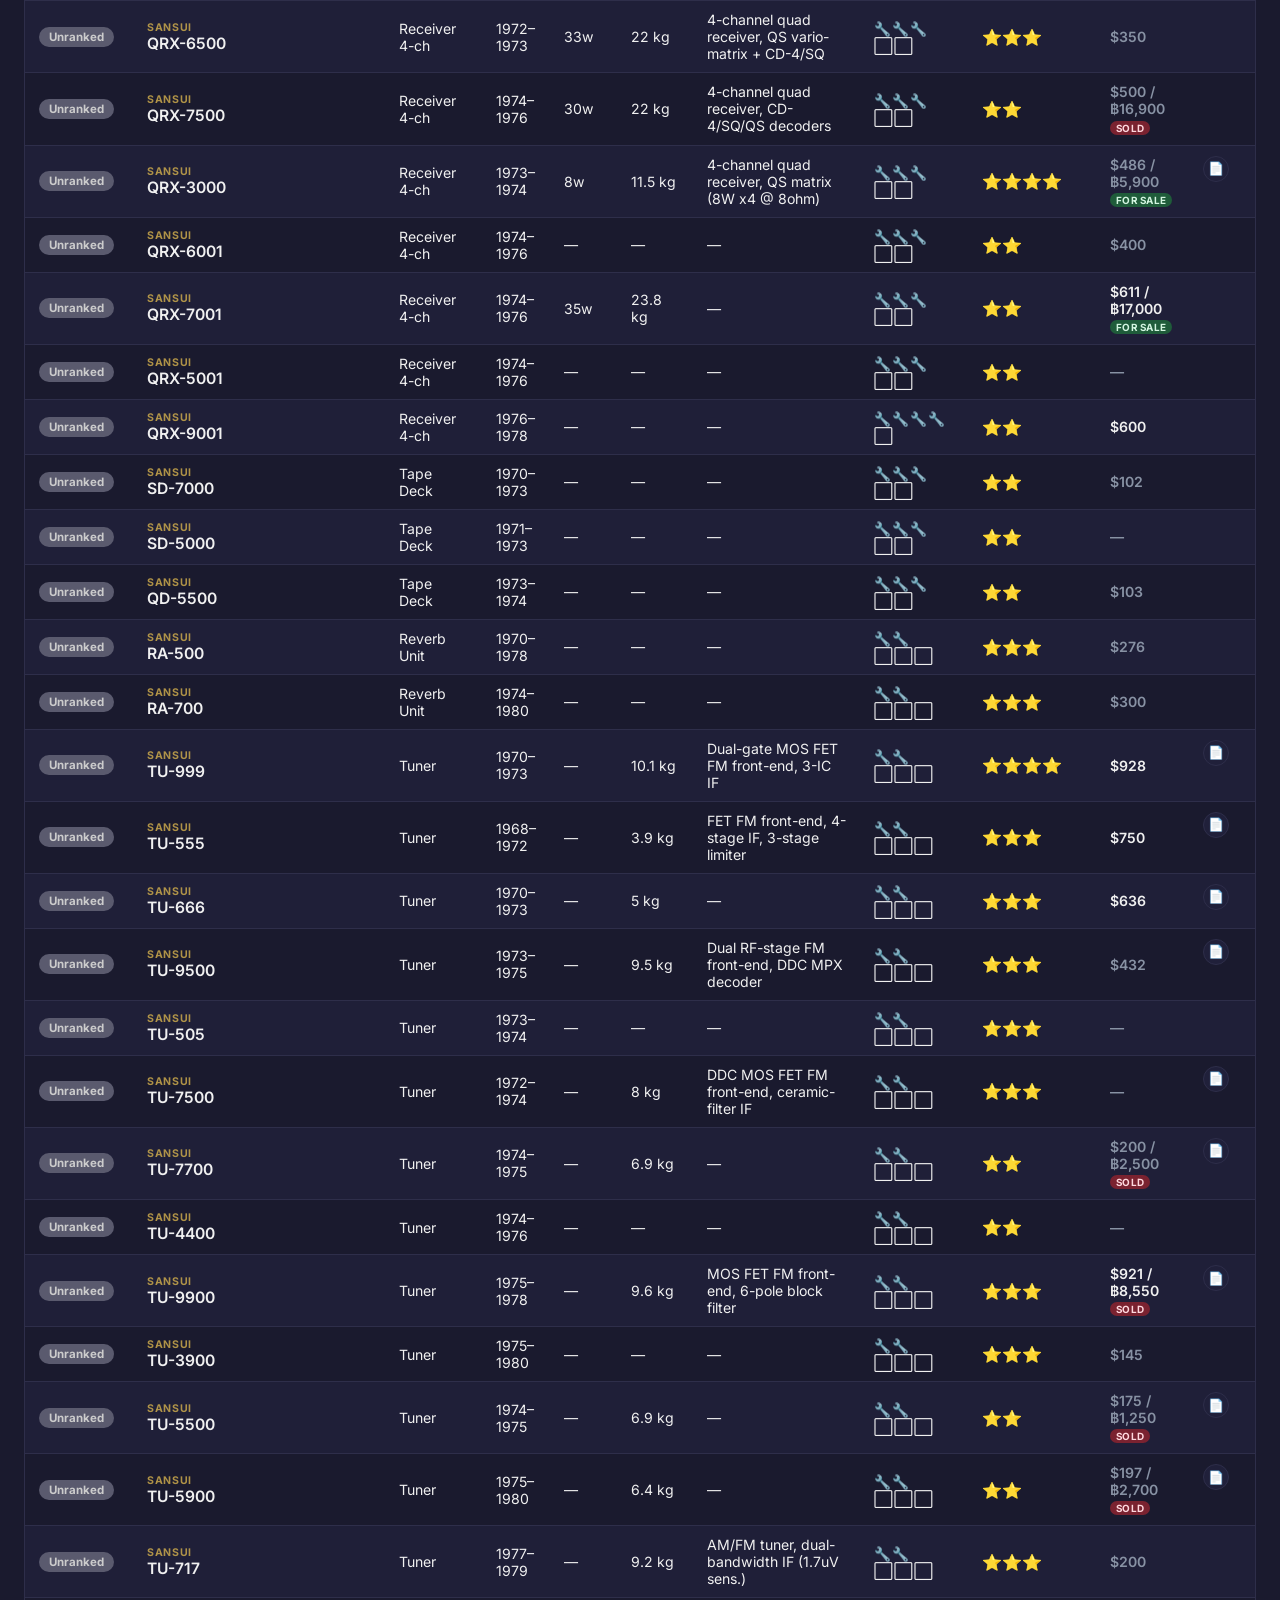
==== commit ae143ab0: "Pioneer M-75 fresh price + add SX-40; re-rank; fix Bargains Rank header - M-75 (SPEC-4) avg_price_us" ====
--- a/index.html
+++ b/index.html
@@ -191,7 +191,7 @@
       <table class="bargain-table">
         <thead>
           <tr>
-            <th>Model</th><th>Baht</th><th>Thai AUD</th><th>USD</th>
+            <th>Model</th><th>Rank</th><th>Baht</th><th>Thai AUD</th><th>USD</th>
             <th>World AUD</th><th>Difference</th><th>%</th>
           </tr>
         </thead>
--- a/style.css
+++ b/style.css
@@ -295,6 +295,17 @@
 .qa-msg.ok { color: var(--green); }
 .qa-msg.err { color: var(--red); }
 
+/* Pricing table inside the detail modal (mirrors the Bargains popup columns) */
+.price-table { width: 100%; min-width: 0; border-collapse: collapse; table-layout: fixed; margin: 8px 0 4px; font-size: .85rem; }
+.price-table th { text-align: right; color: var(--text-secondary); font-weight: 600;
+  font-size: .62rem; text-transform: uppercase; letter-spacing: .03em;
+  padding: 4px 8px; border-bottom: 1px solid var(--border); }
+.price-table td { text-align: right; padding: 7px 8px; font-variant-numeric: tabular-nums;
+  border-bottom: 1px solid var(--border); }
+.price-table th:first-child, .price-table td:first-child { text-align: left; }
+.price-foot { color: var(--text-secondary); font-size: .74rem; margin: 2px 0 0; line-height: 1.4; }
+.il-hint { color: var(--text-secondary); font-size: .82rem; font-weight: 400; font-style: italic; }
+
 /* Thai-vs-world bargain markers + popup */
 .bargain-pct { color: var(--green); font-weight: 700; }
 .bargain-pct.big { color: var(--gold-bright); }
@@ -319,10 +330,13 @@
   padding: 7px 9px; border-bottom: 1px solid var(--border); white-space: nowrap; }
 .bargain-table td { padding: 7px 9px; border-bottom: 1px solid var(--border); white-space: nowrap; }
 /* Model | Baht | Thai AUD | USD | World AUD | Difference | % */
-.bargain-table th:nth-child(1), .bargain-table td:nth-child(1) { width: 24%; }
-.bargain-table th:nth-child(4), .bargain-table td:nth-child(4) { width: 11%; }
-.bargain-table th:nth-child(7), .bargain-table td:nth-child(7) { width: 10%; }
+/* 8 cols: Model | Rank | Baht | Thai AUD | USD | World AUD | Difference | % */
+.bargain-table th:nth-child(1), .bargain-table td:nth-child(1) { width: 19%; }
+.bargain-table th:nth-child(2), .bargain-table td:nth-child(2) { width: 12%; }
+.bargain-table th:nth-child(8), .bargain-table td:nth-child(8) { width: 8%; }
 .bargain-table .bg-model { overflow: hidden; text-overflow: ellipsis; }
+.rank-badge.compact { padding: 1px 6px; font-size: .6rem; border-radius: 7px; }
+.bg-rank-none { color: var(--text-secondary); }
 .bargain-table tbody tr { cursor: pointer; }
 .bargain-table tbody tr:hover { background: var(--bg-row-alt); }
 .bargain-table .bg-num { text-align: right; font-variant-numeric: tabular-nums; }
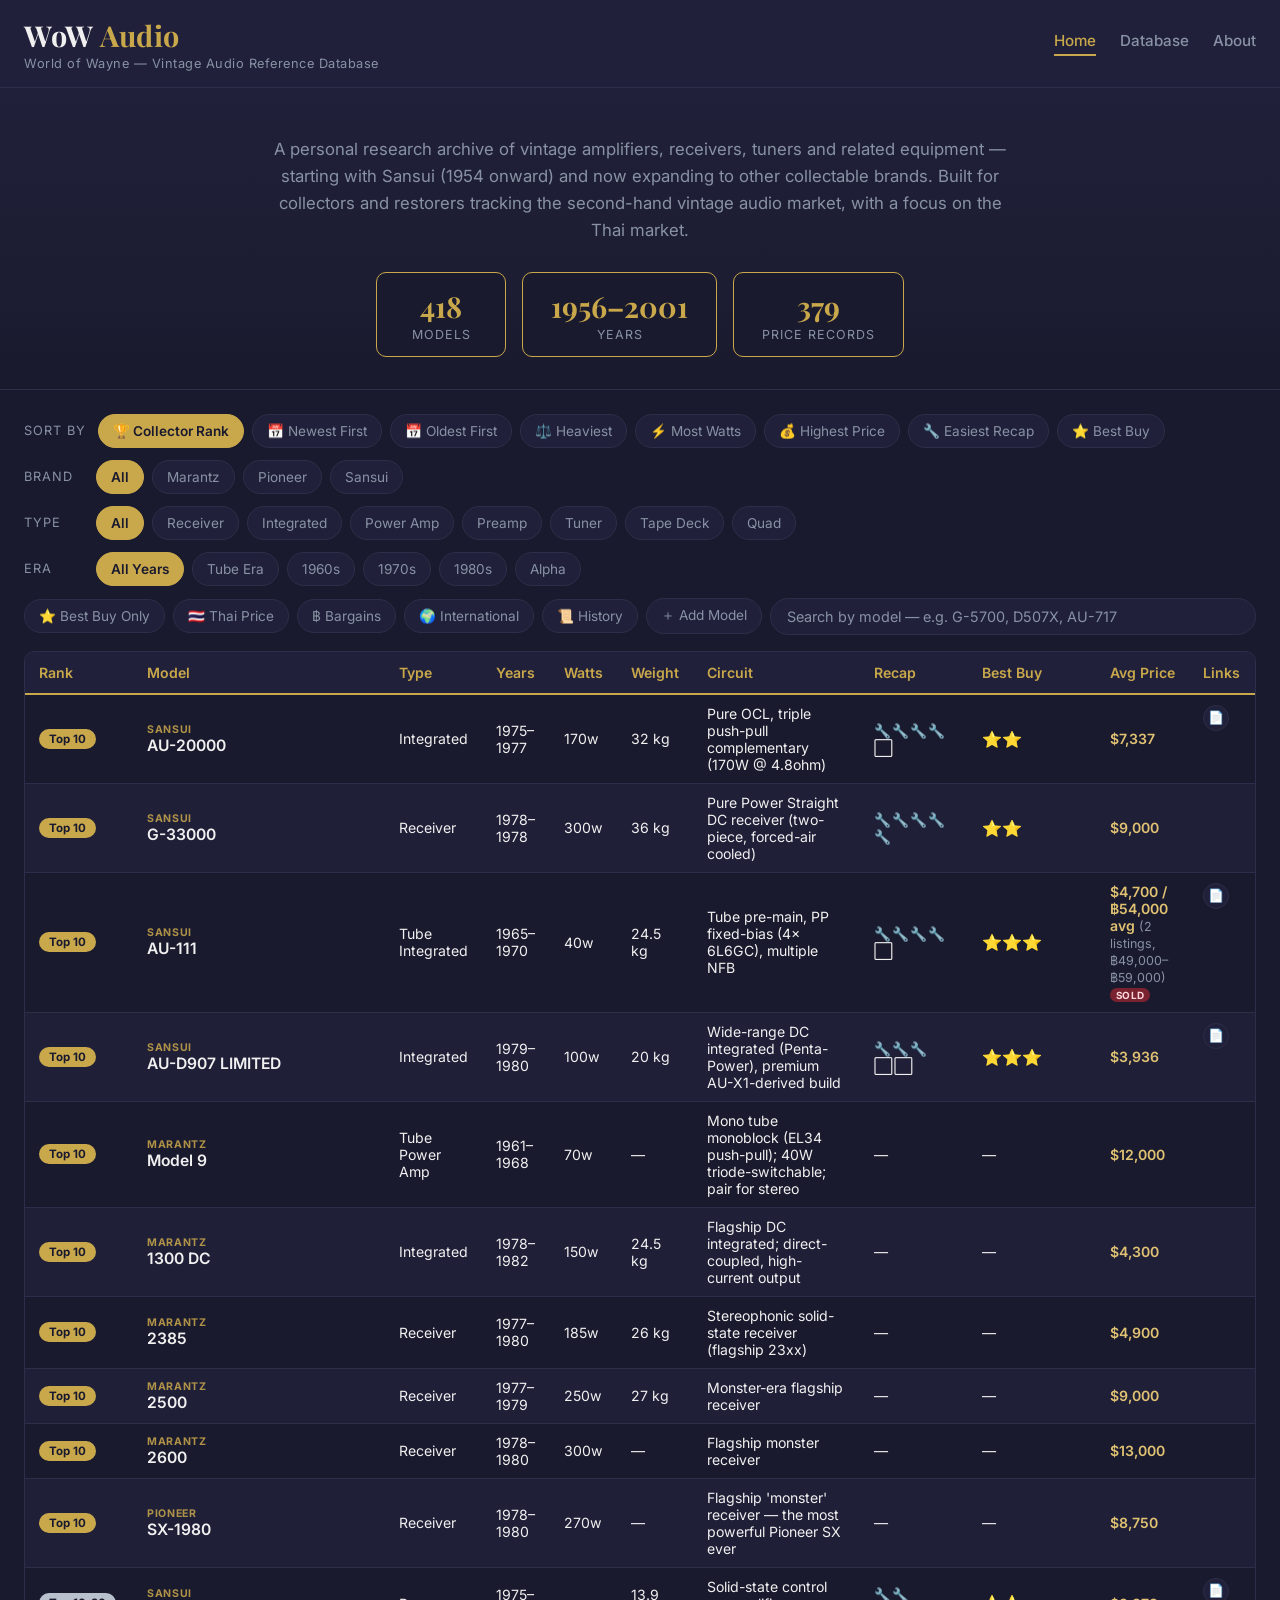
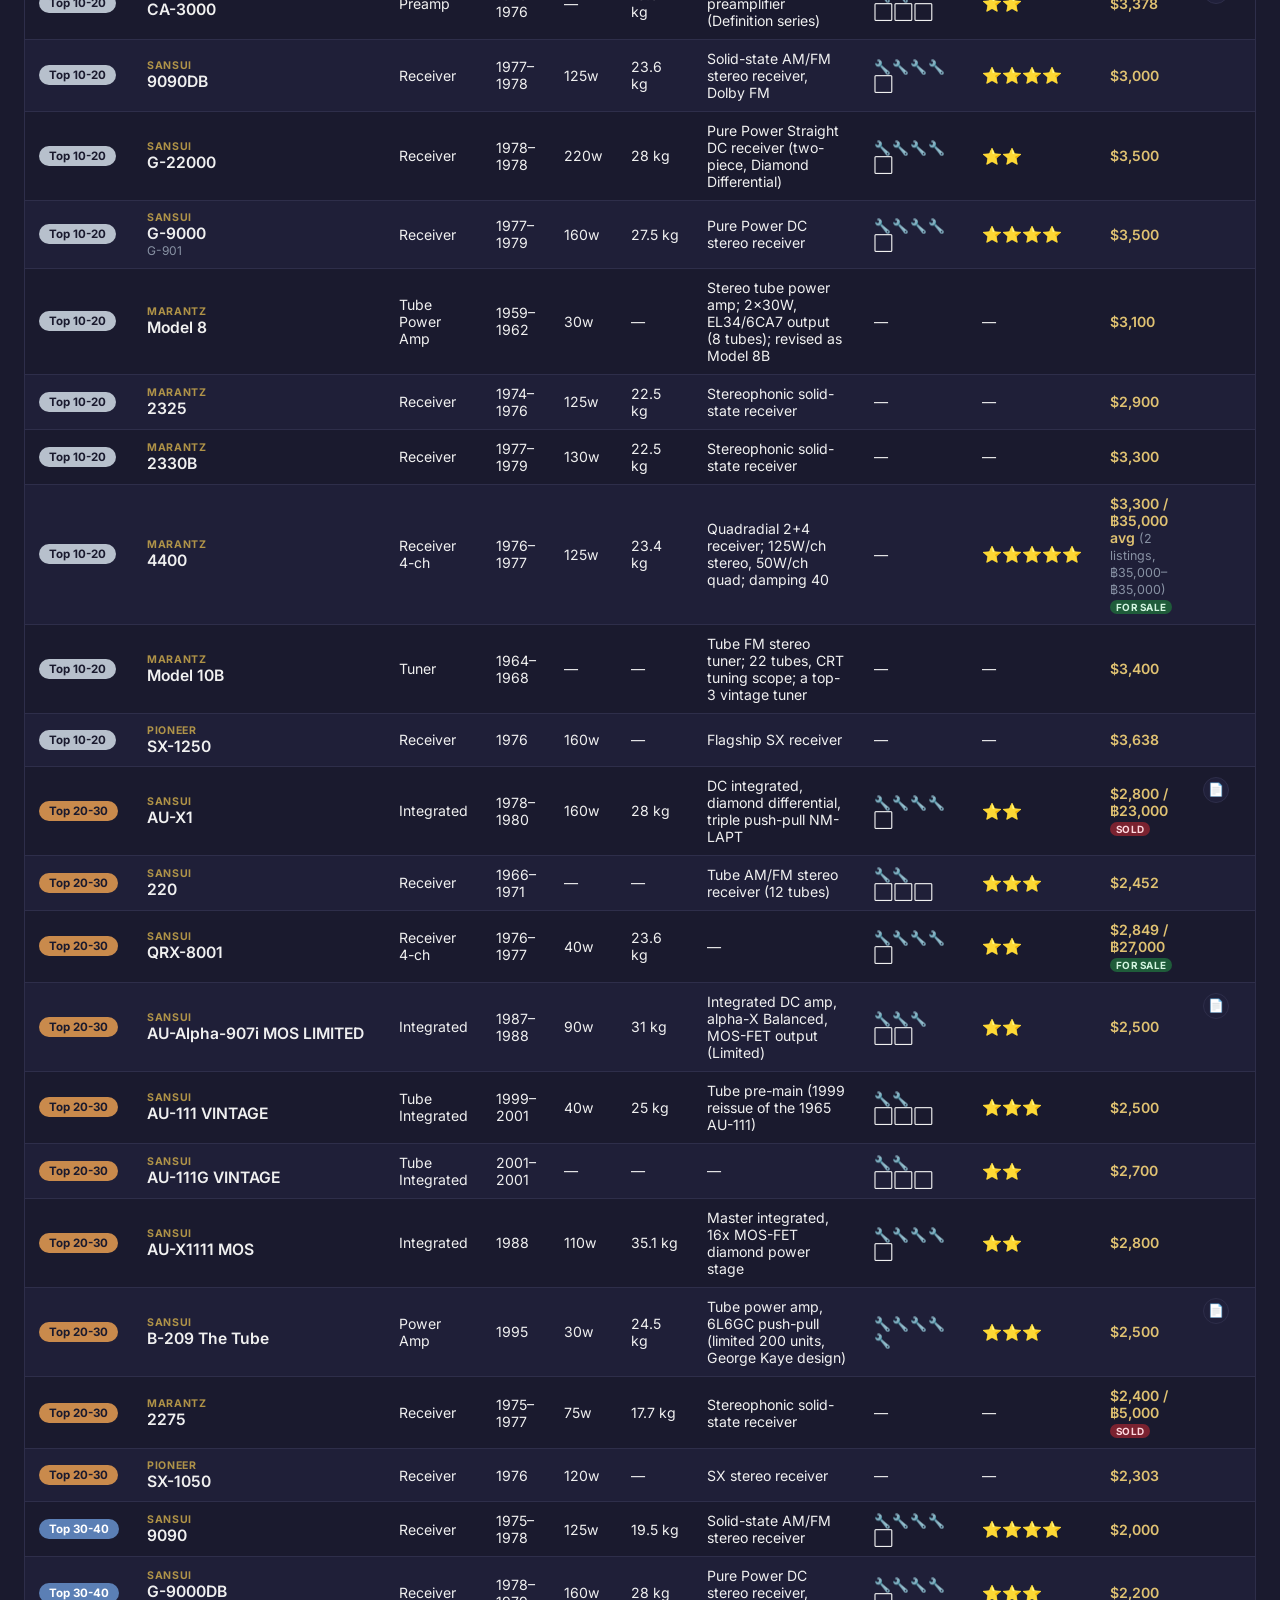
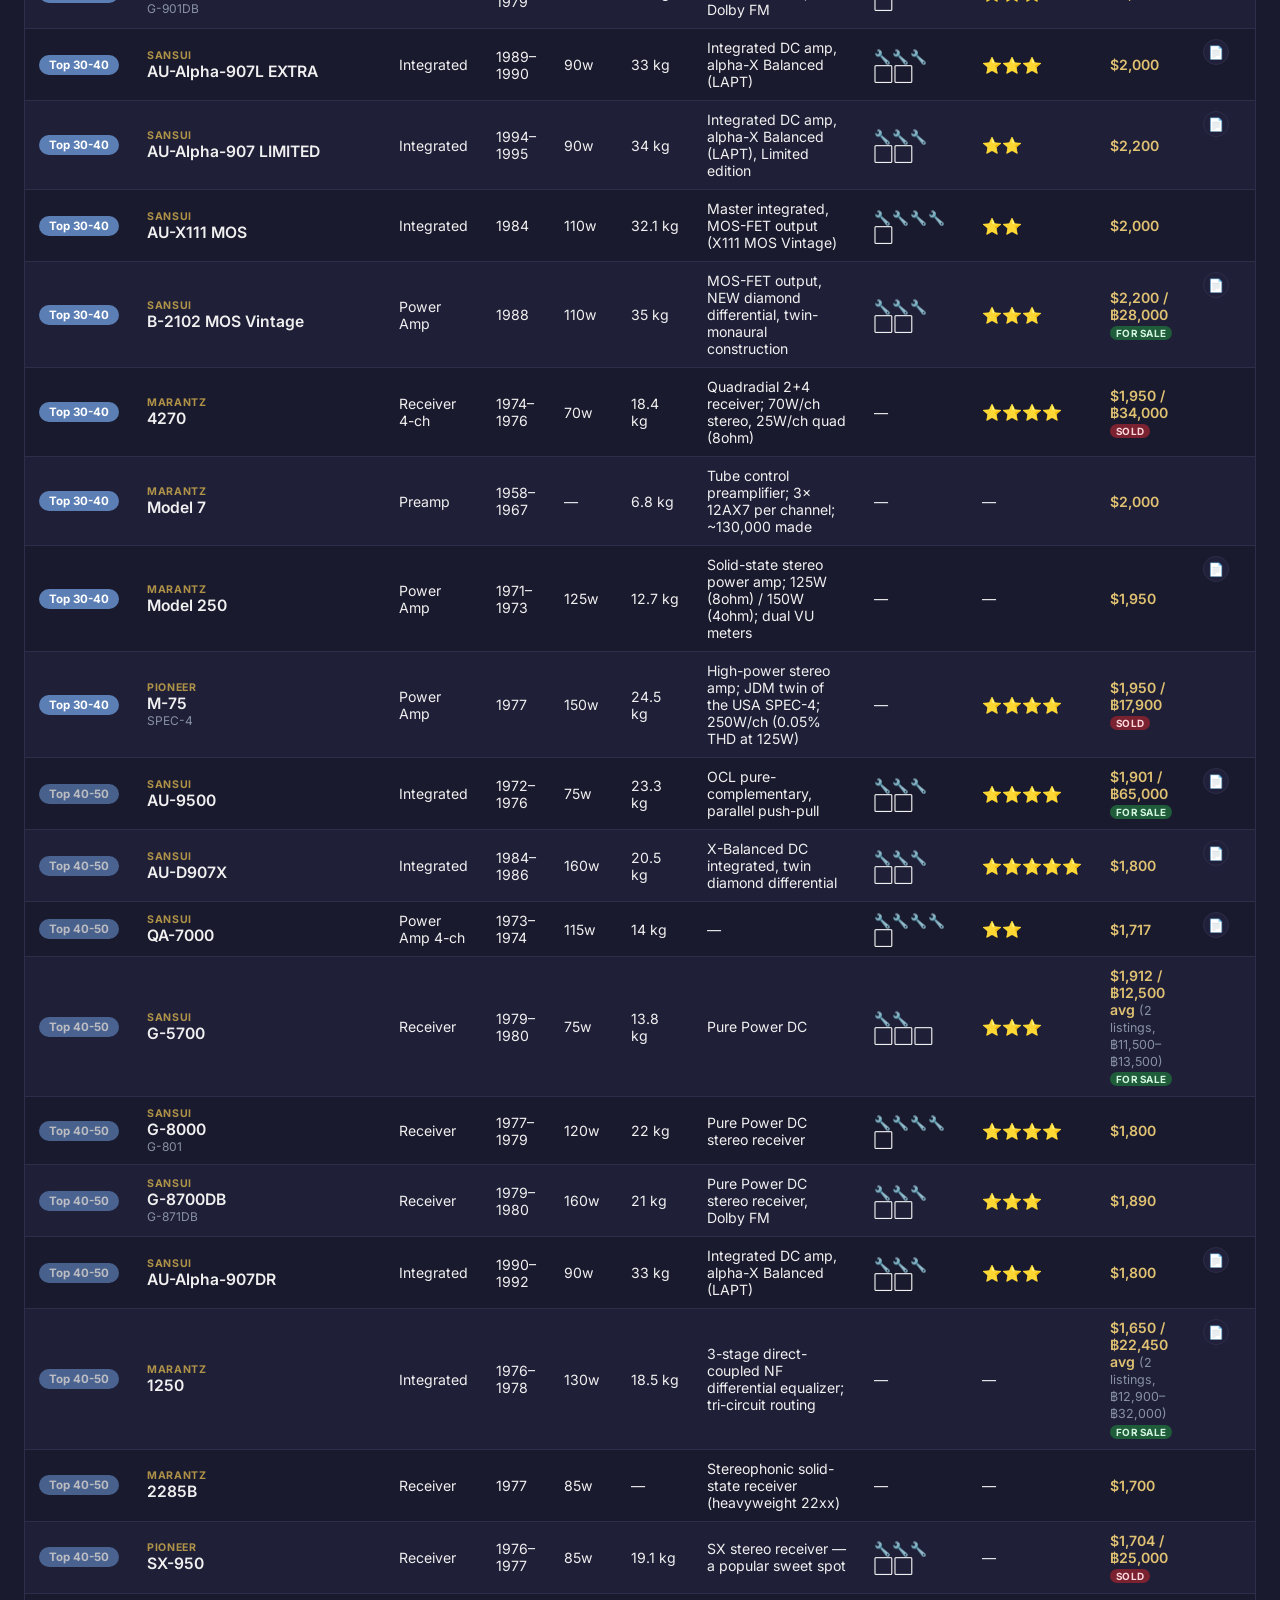
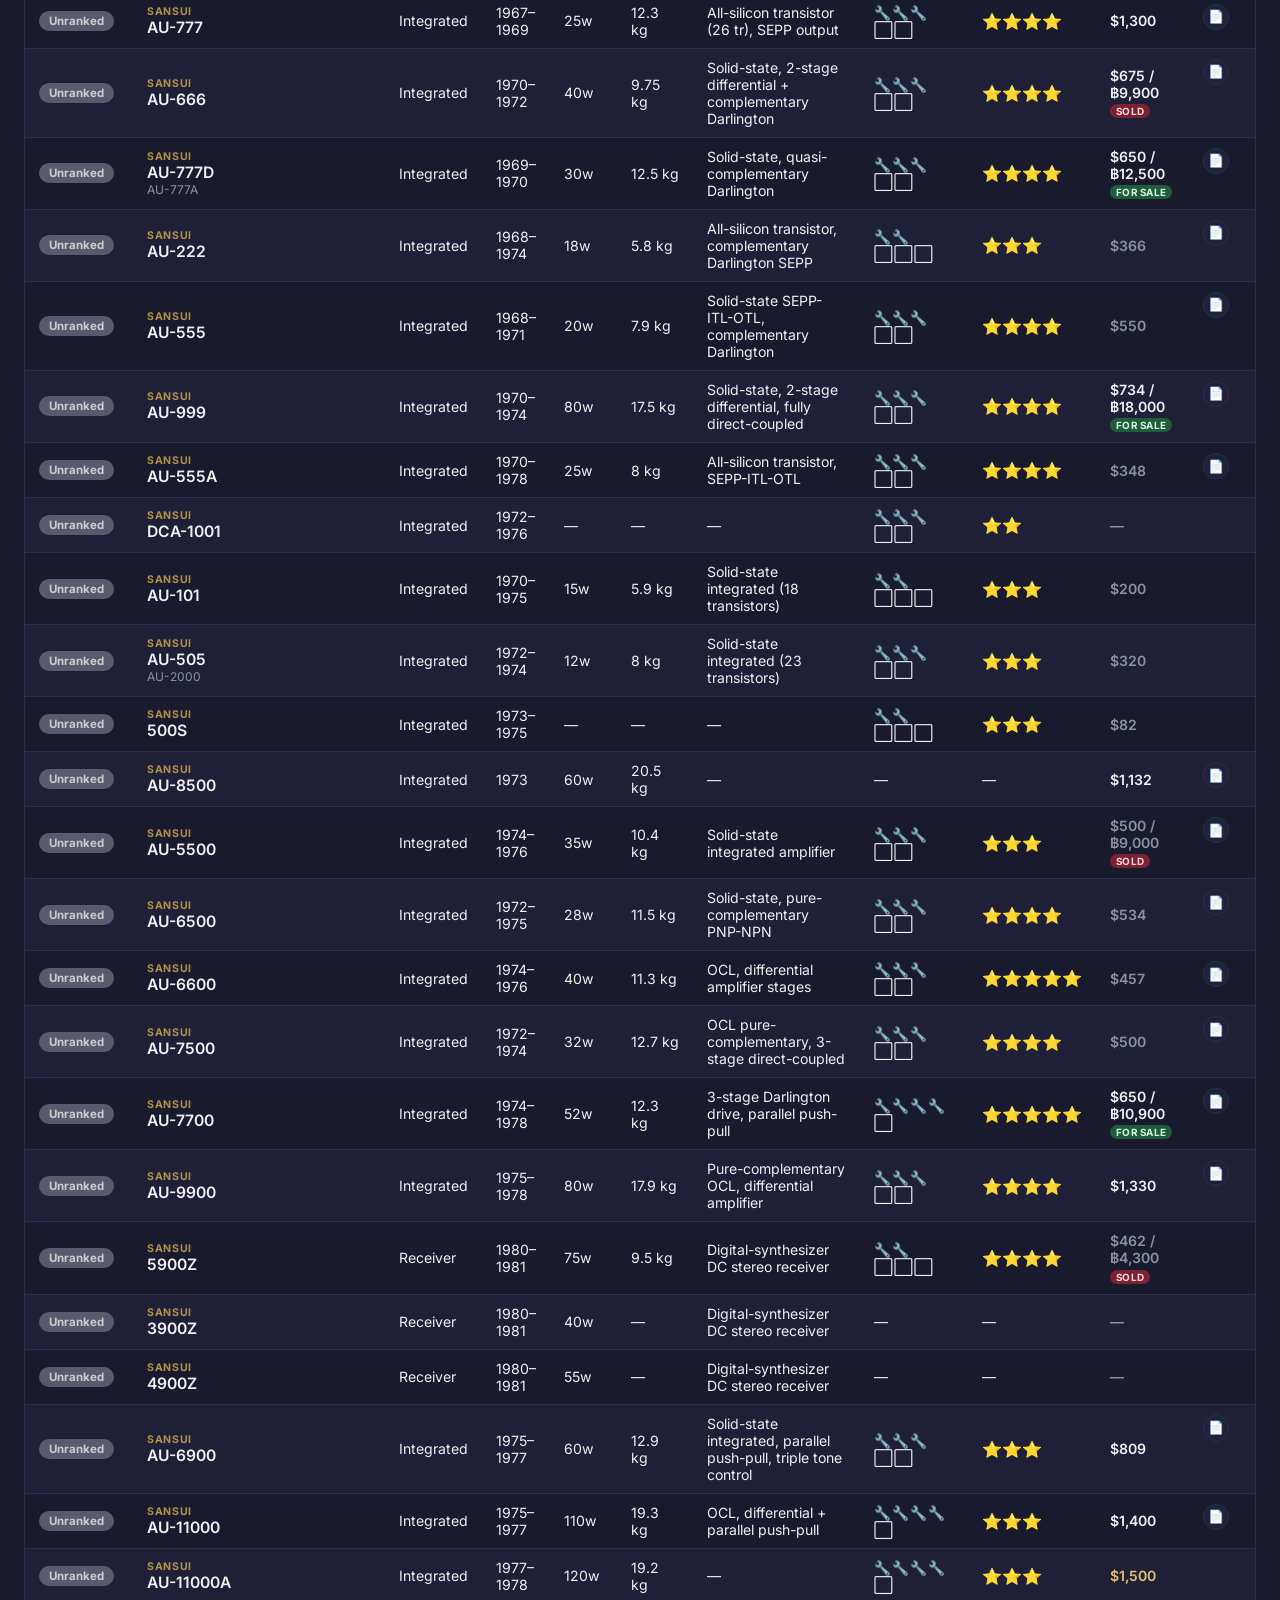
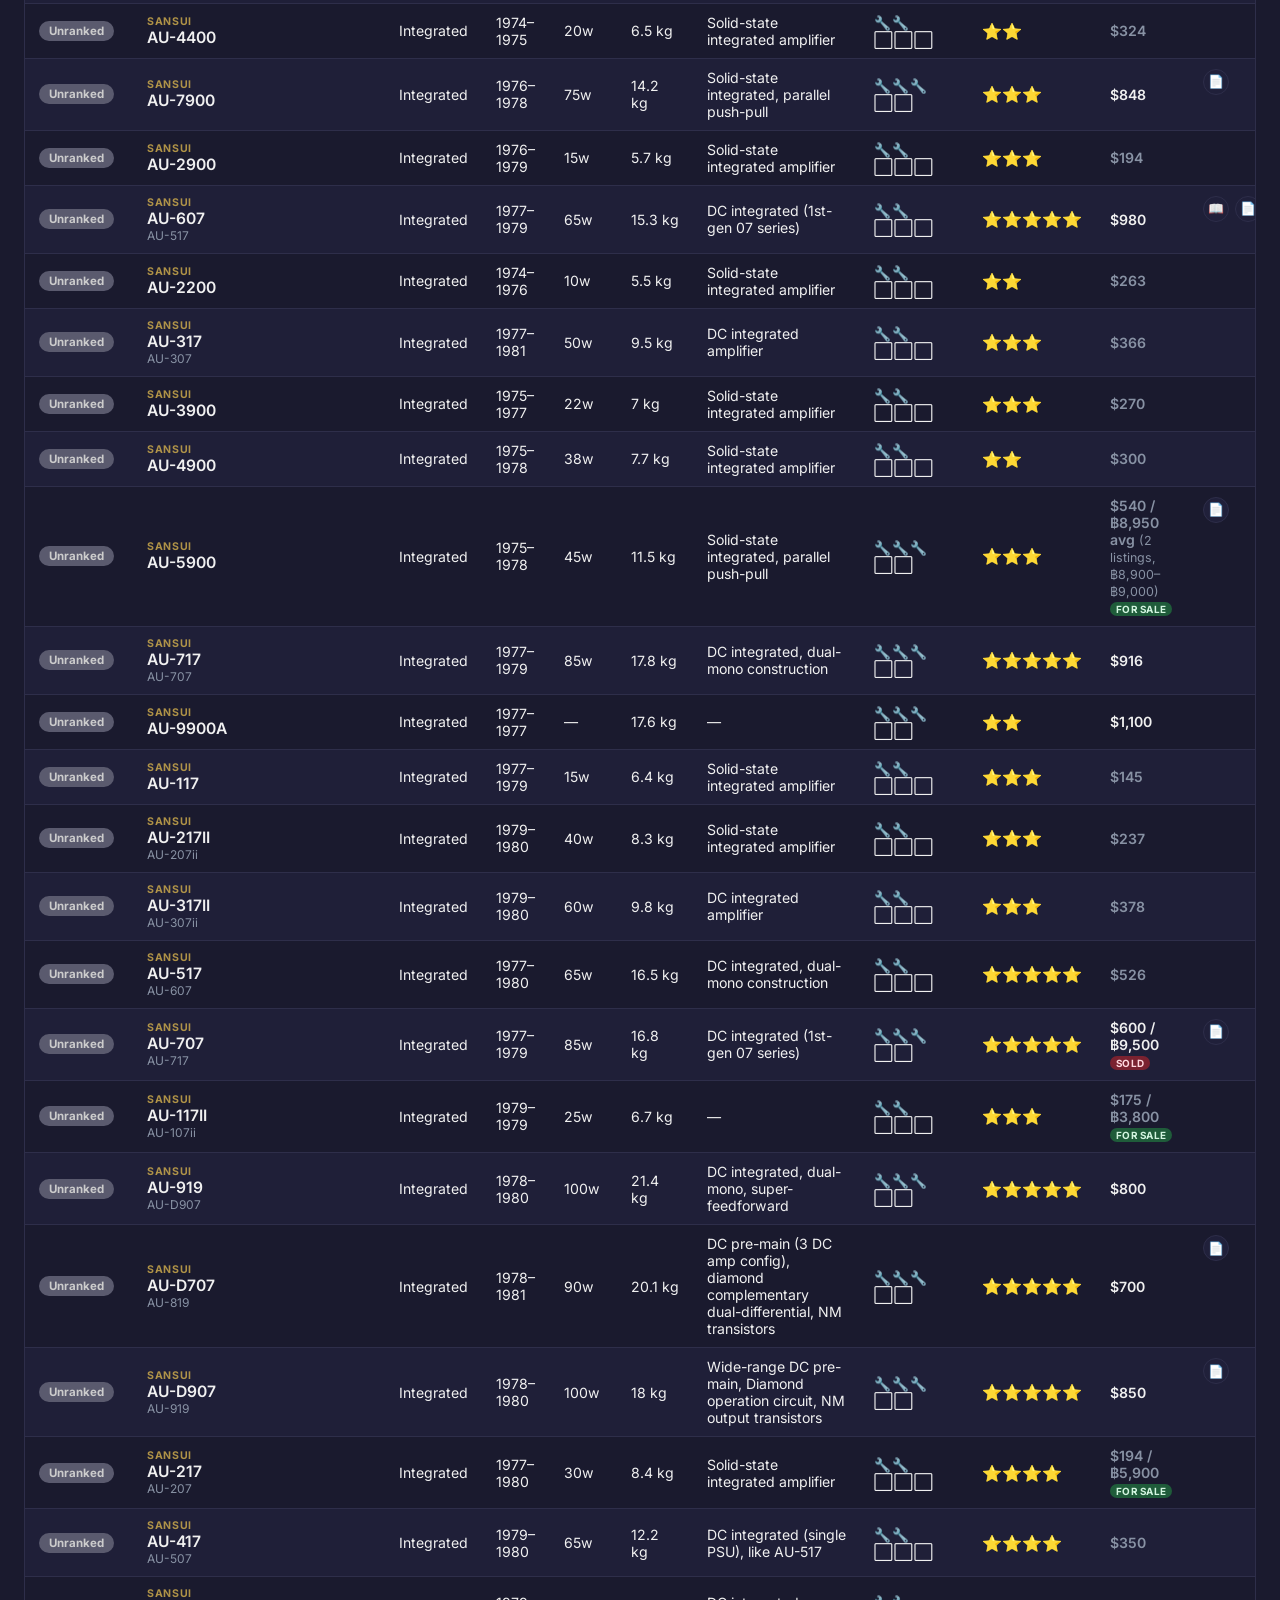
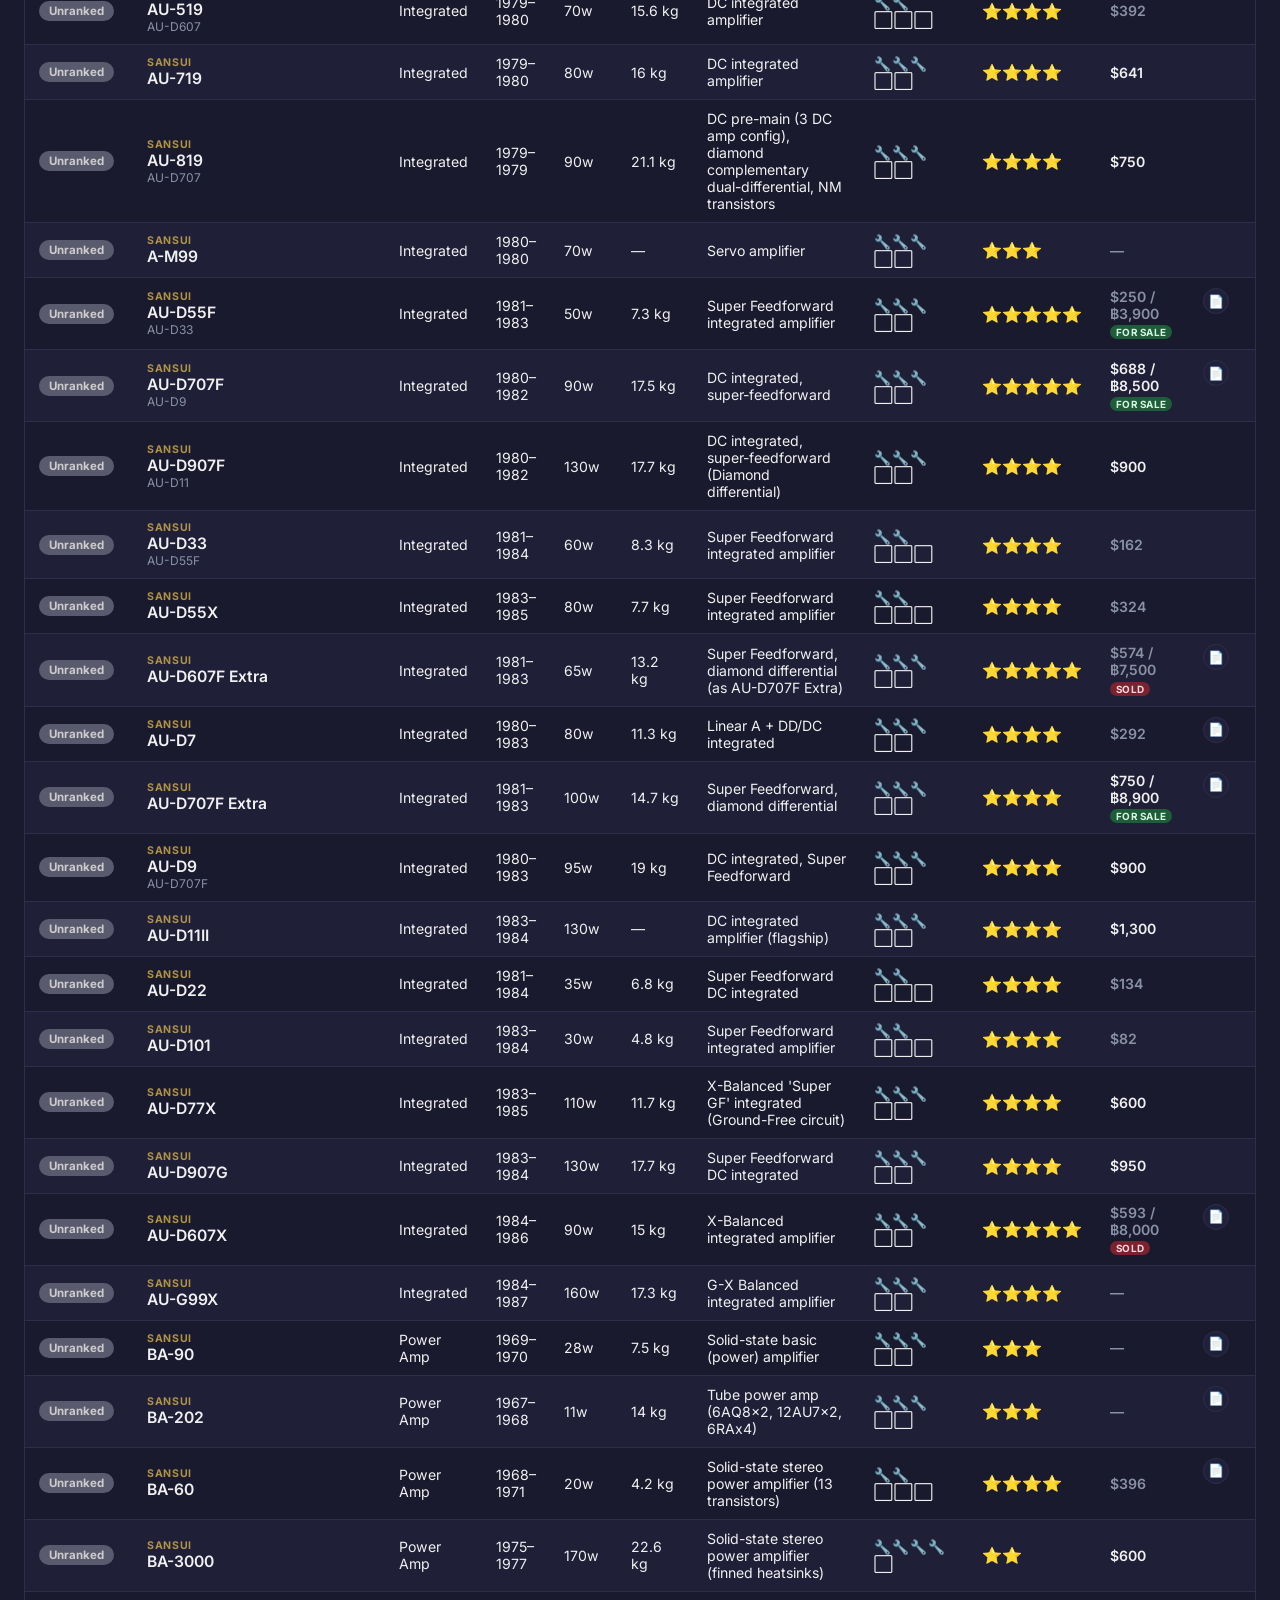
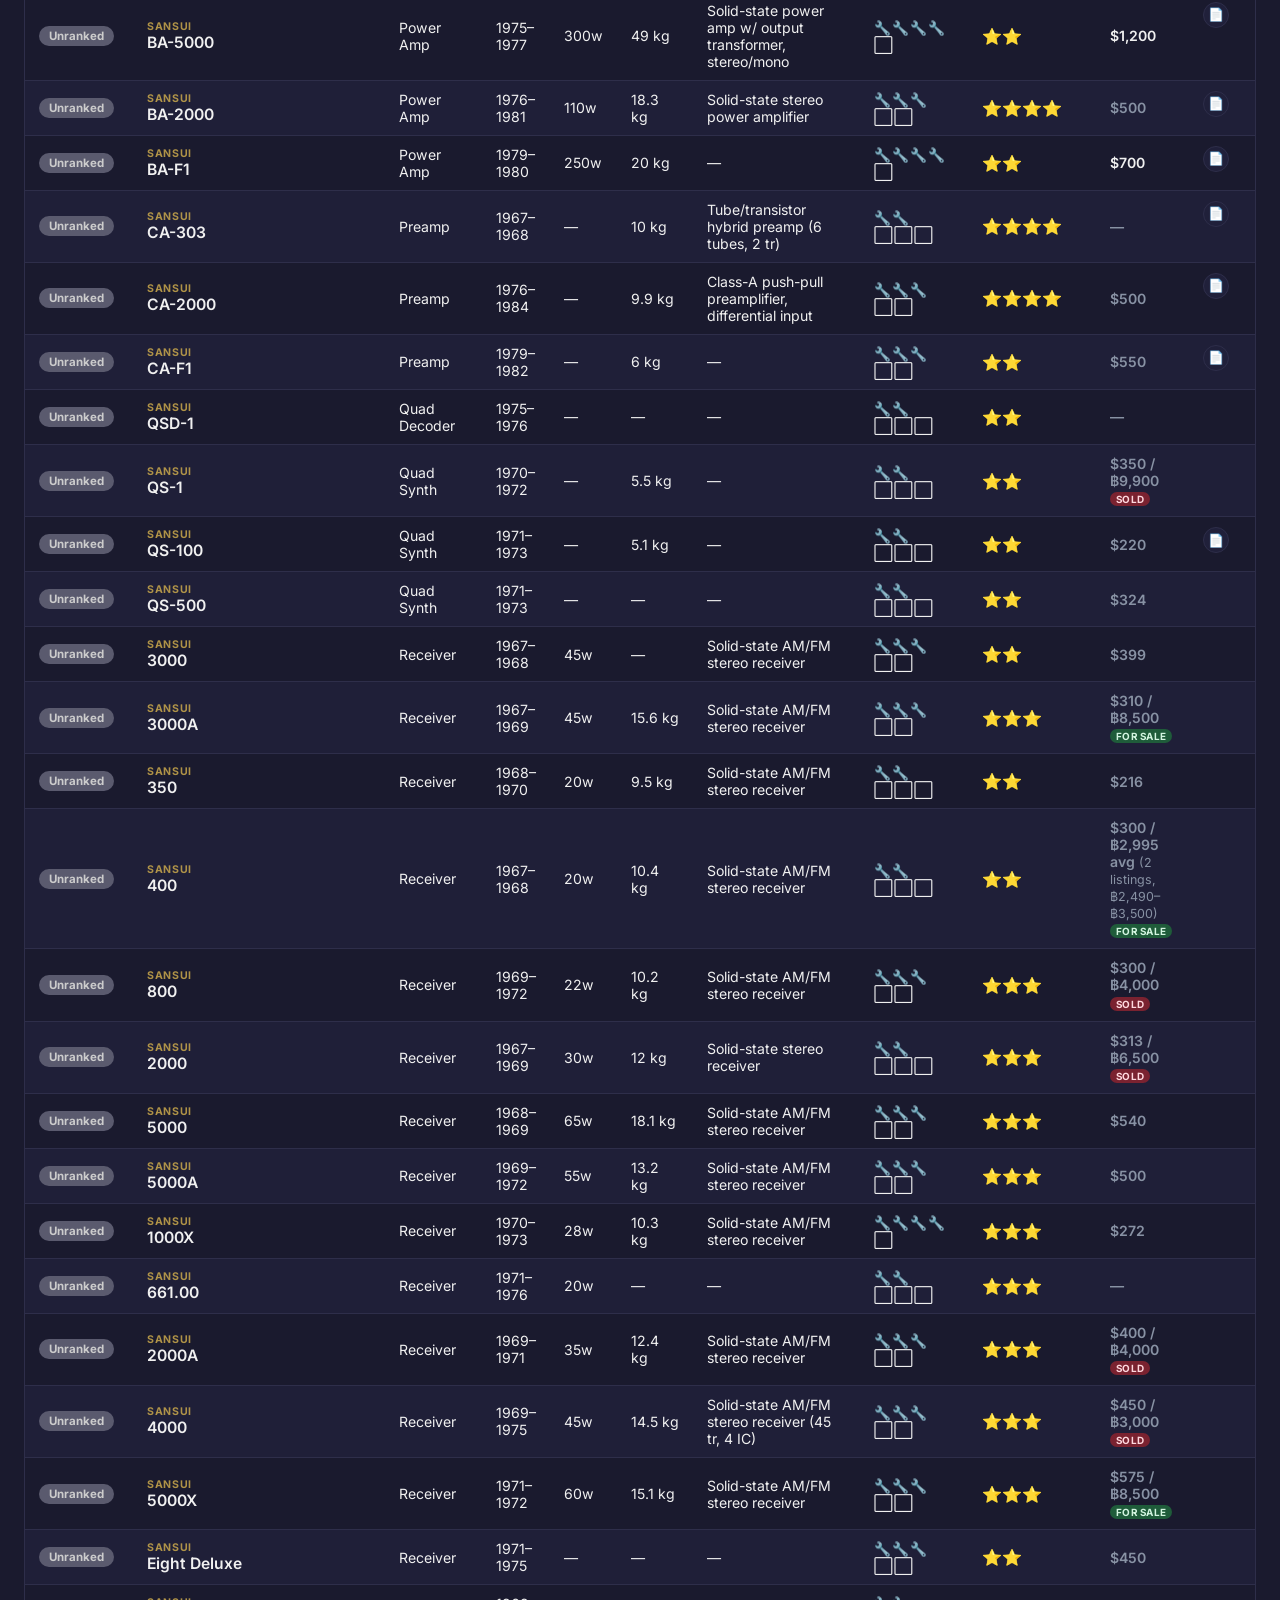
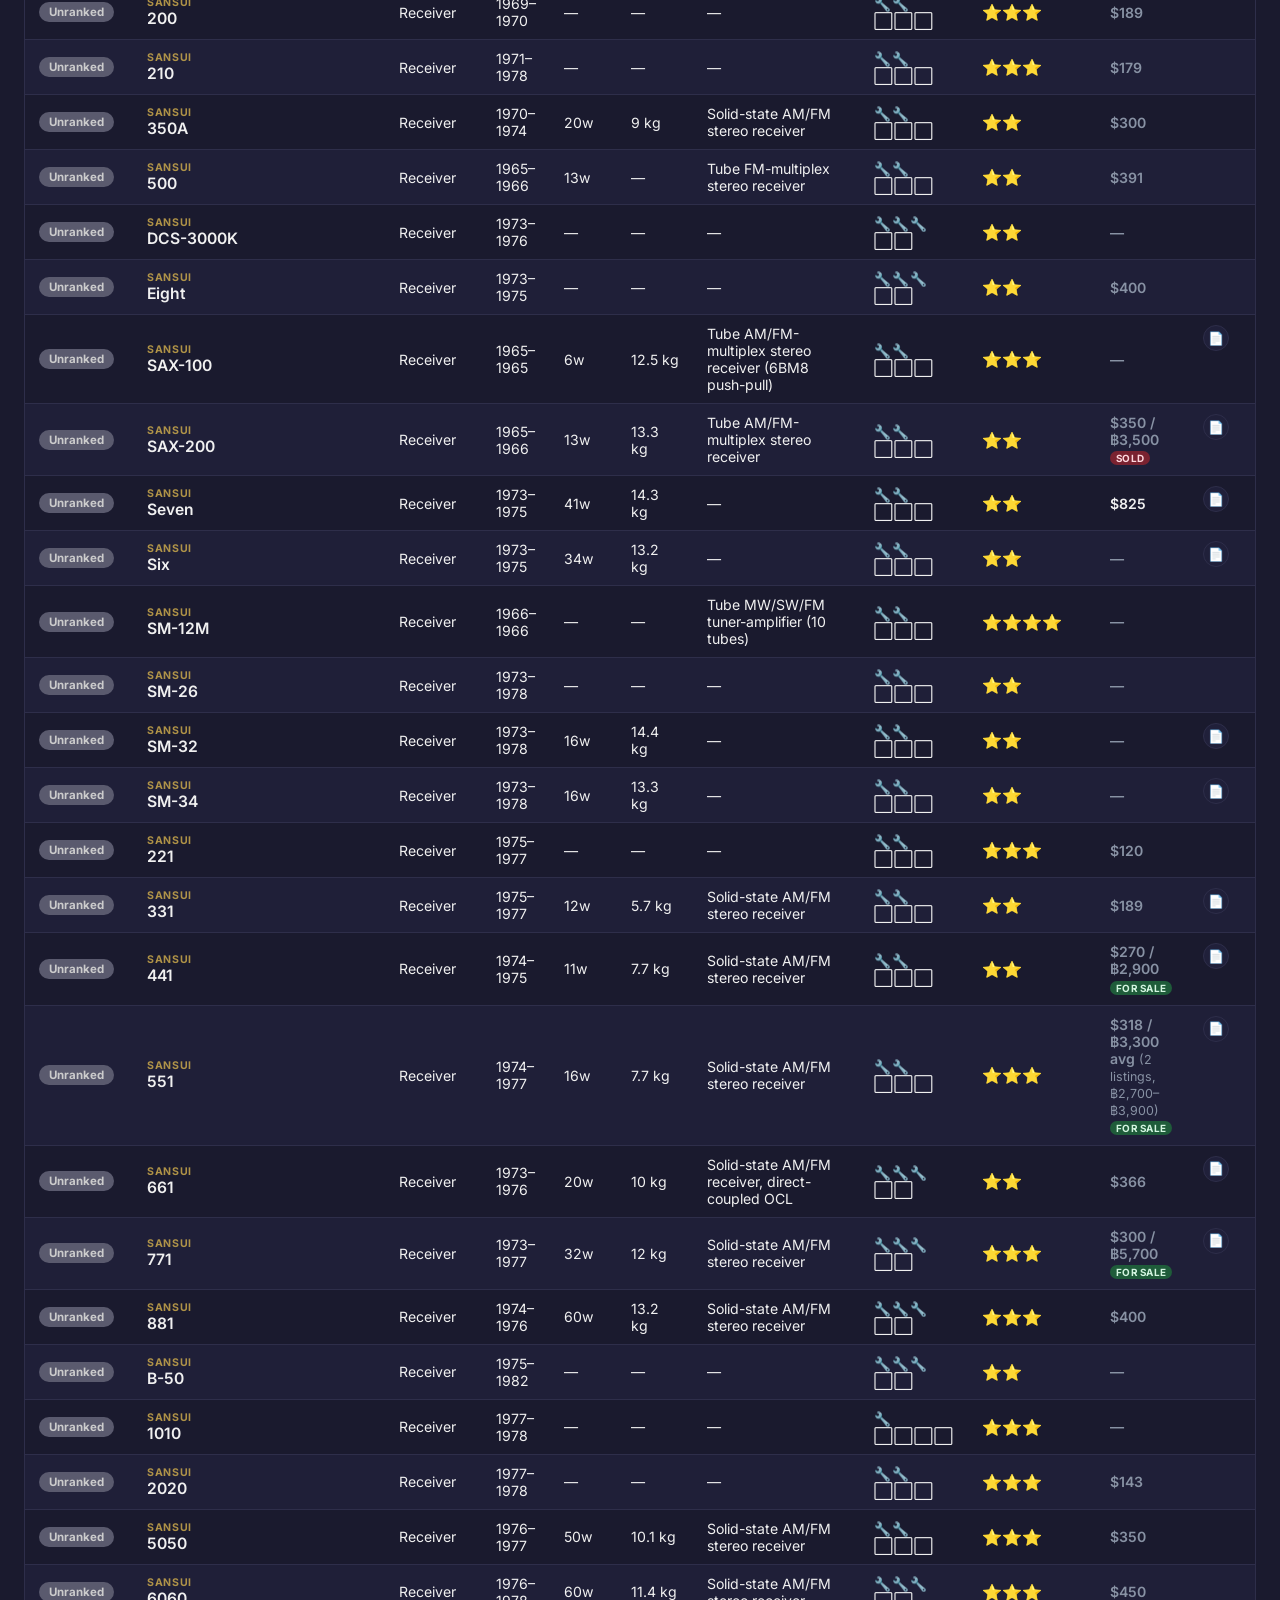
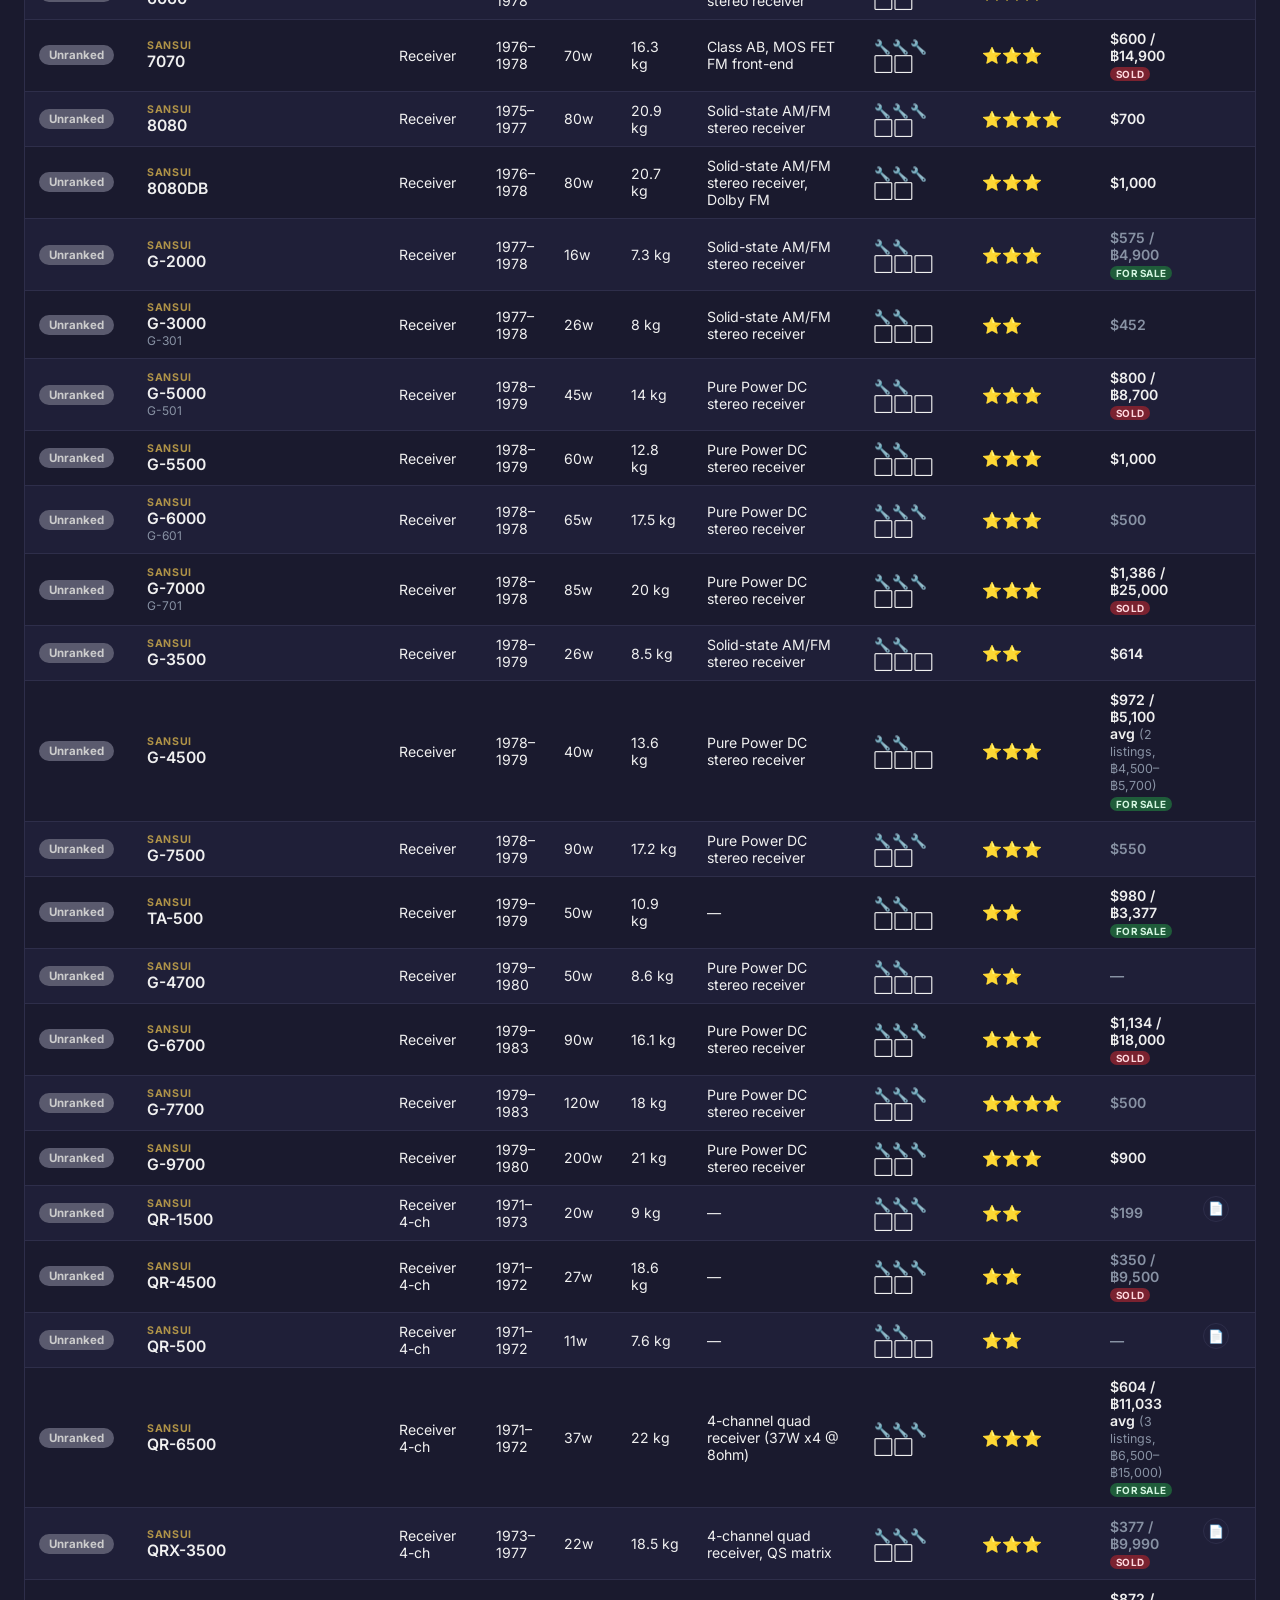
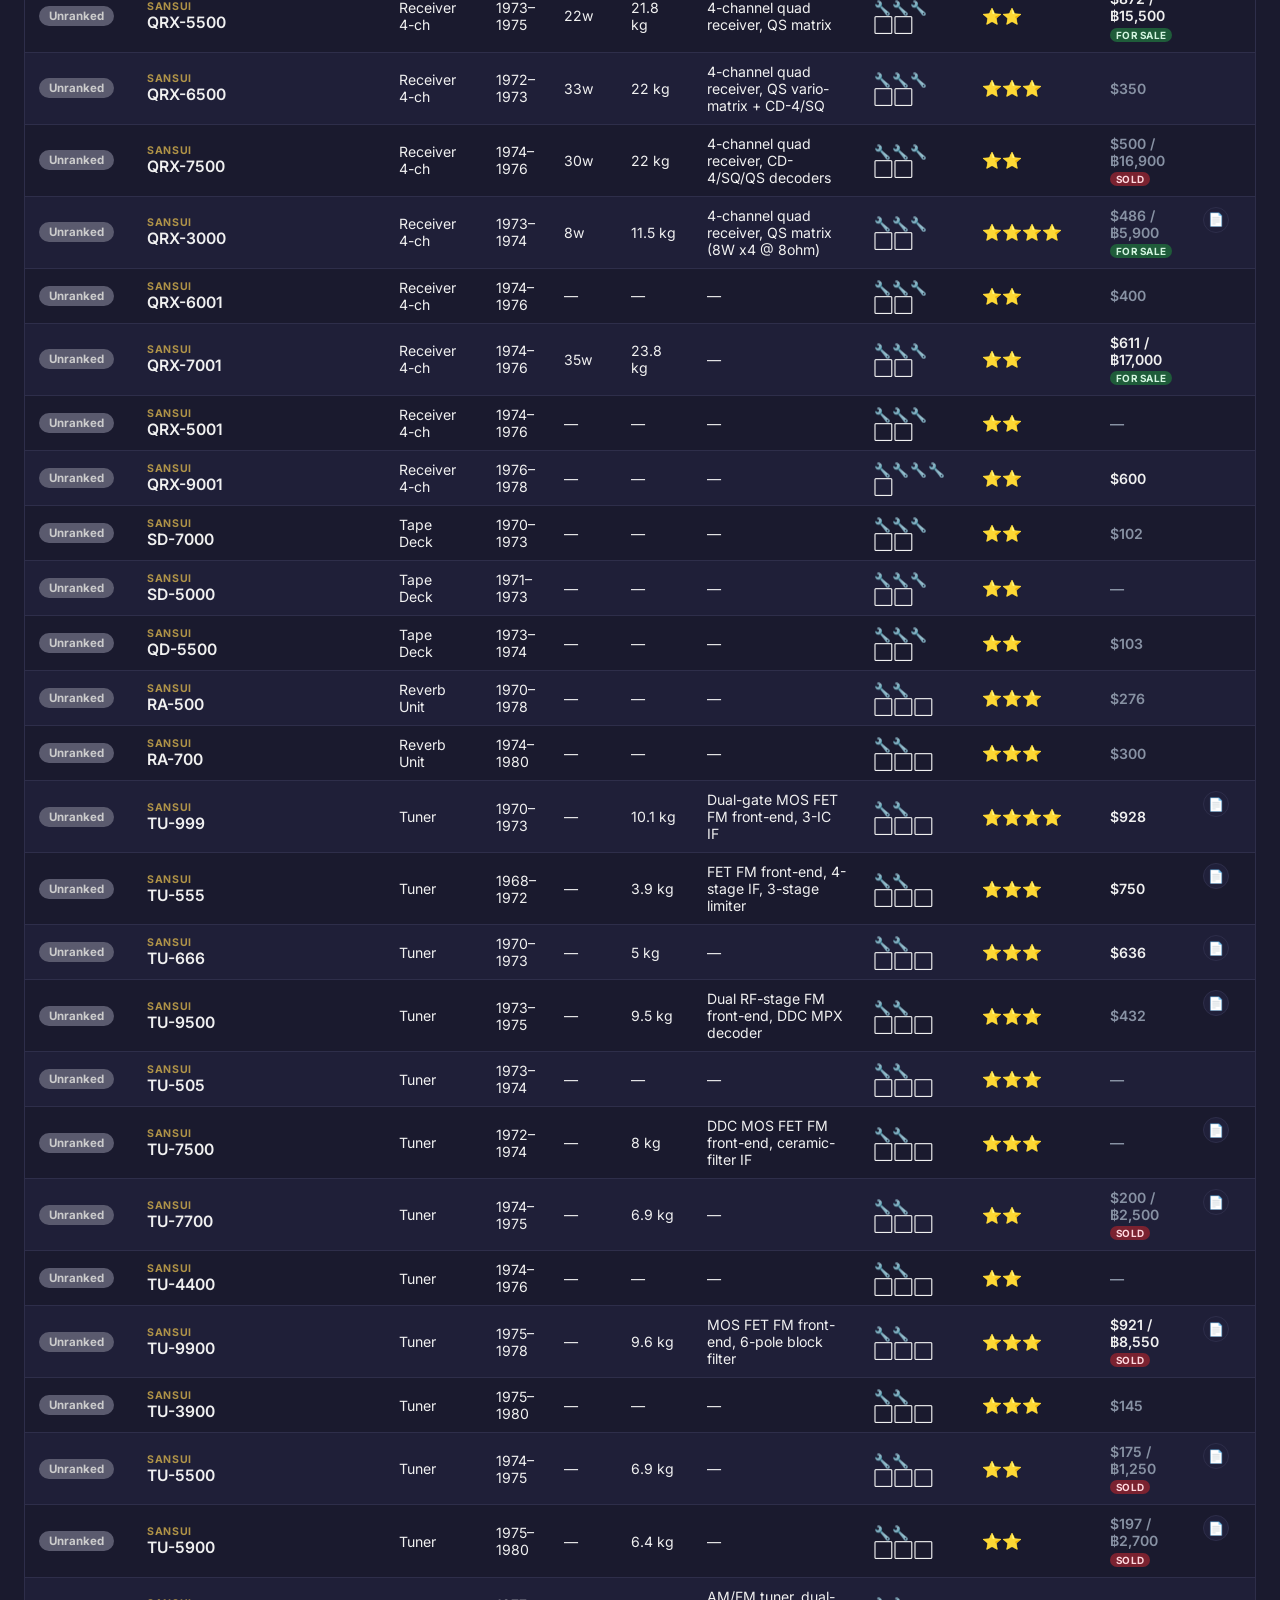
==== commit 07f0df4e: "Add For sale / Sold toggle to the detail modal Wayne can't easily correct Thai statuses as he finds " ====
--- a/index.html
+++ b/index.html
@@ -96,6 +96,7 @@
       <button class="btn filter-btn" id="intl-filter">🌍 International</button>
       <button class="btn filter-btn" id="history-view">📜 History</button>
       <button class="btn filter-btn" id="add-model-btn" hidden>＋ Add Model</button>
+      <button class="btn filter-btn" id="sync-chip" hidden></button>
       <div class="search-wrap">
         <input type="text" id="search-input" placeholder="Search by model — e.g. G-5700, D507X, AU-717">
       </div>
--- a/style.css
+++ b/style.css
@@ -305,6 +305,14 @@
 .price-table th:first-child, .price-table td:first-child { text-align: left; }
 .price-foot { color: var(--text-secondary); font-size: .74rem; margin: 2px 0 0; line-height: 1.4; }
 .il-hint { color: var(--text-secondary); font-size: .82rem; font-weight: 400; font-style: italic; }
+
+/* For sale / Sold toggle (detail modal) + unsynced-edits chip */
+.thb-toggle { margin-left: 8px; font-family: inherit; font-size: .72rem; font-weight: 600;
+  padding: 2px 9px; border-radius: 10px; background: var(--bg); color: var(--gold);
+  border: 1px solid var(--gold); cursor: pointer; vertical-align: middle; }
+.thb-toggle:hover { background: var(--gold); color: #1a1a2e; }
+#sync-chip { color: #1a1a2e; background: var(--gold-bright); border-color: var(--gold-bright); font-weight: 700; }
+#sync-chip[hidden] { display: none; }
 
 /* Thai-vs-world bargain markers + popup */
 .bargain-pct { color: var(--green); font-weight: 700; }
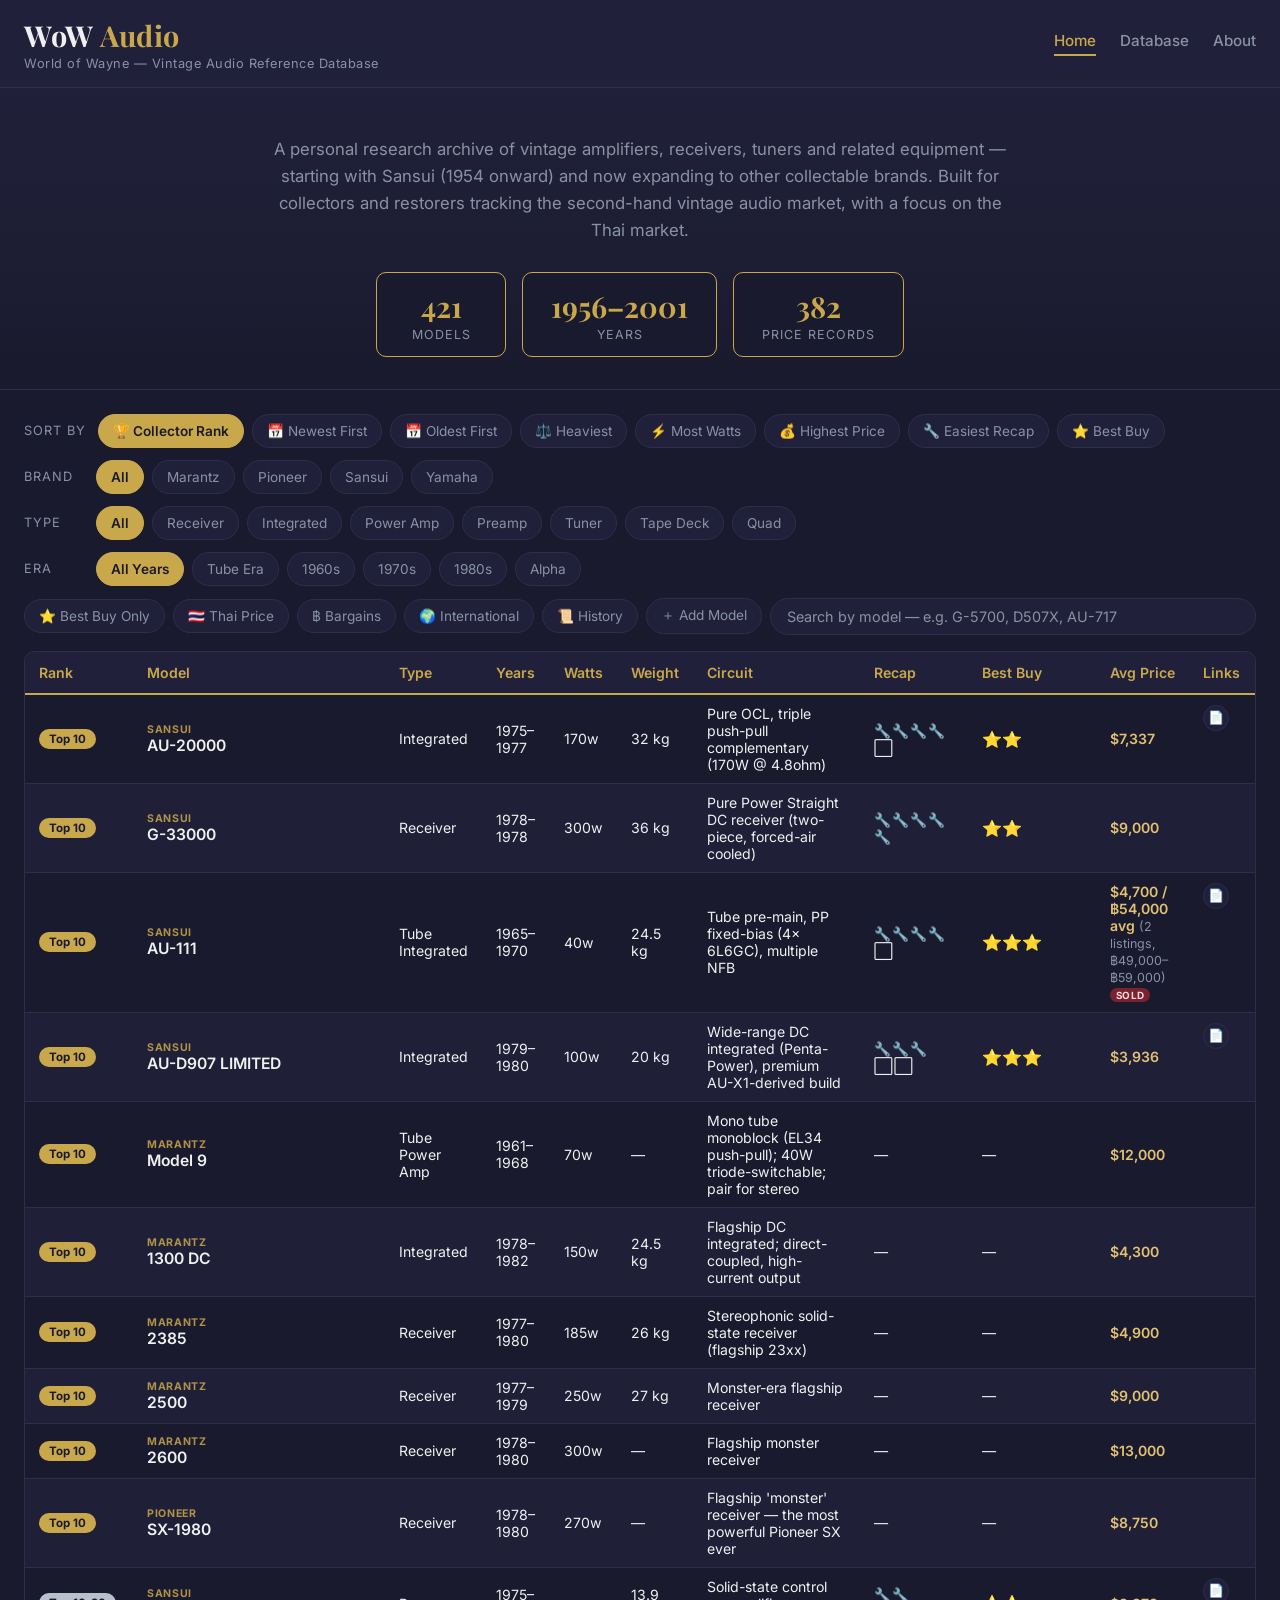
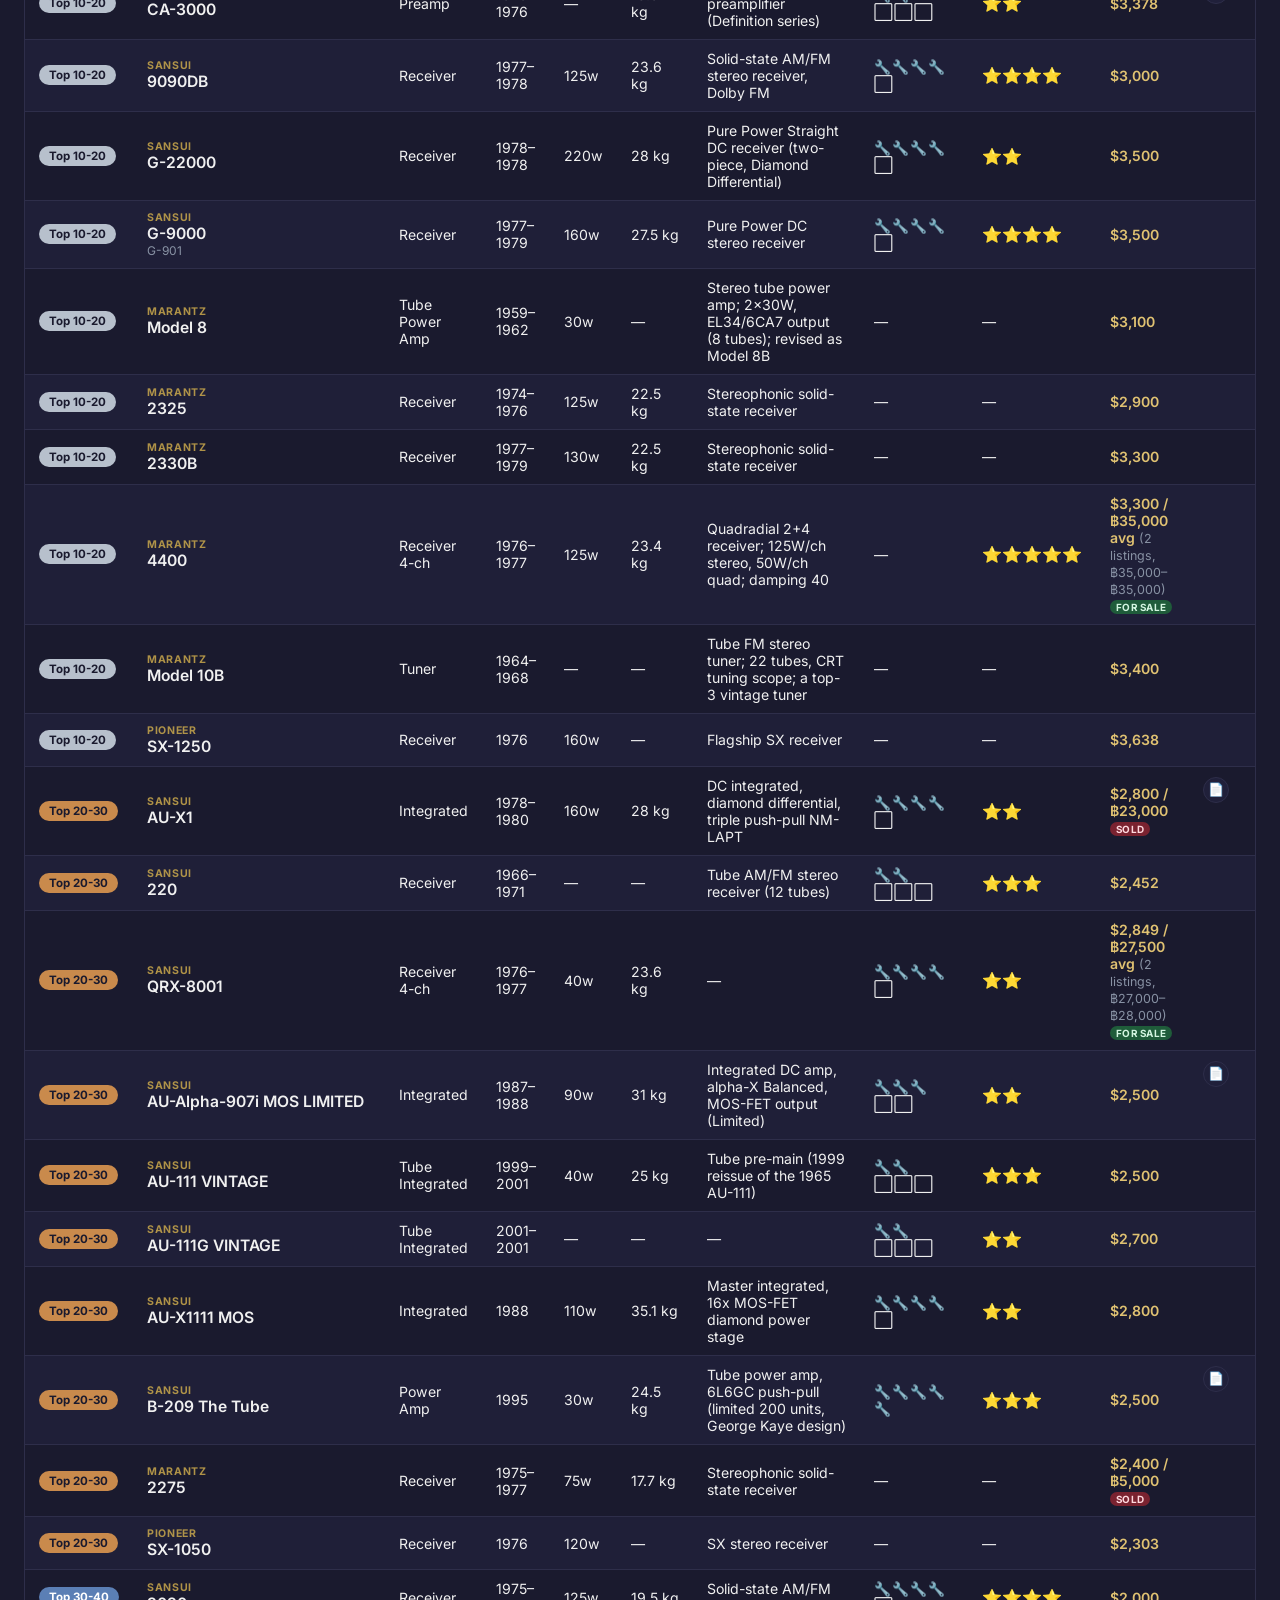
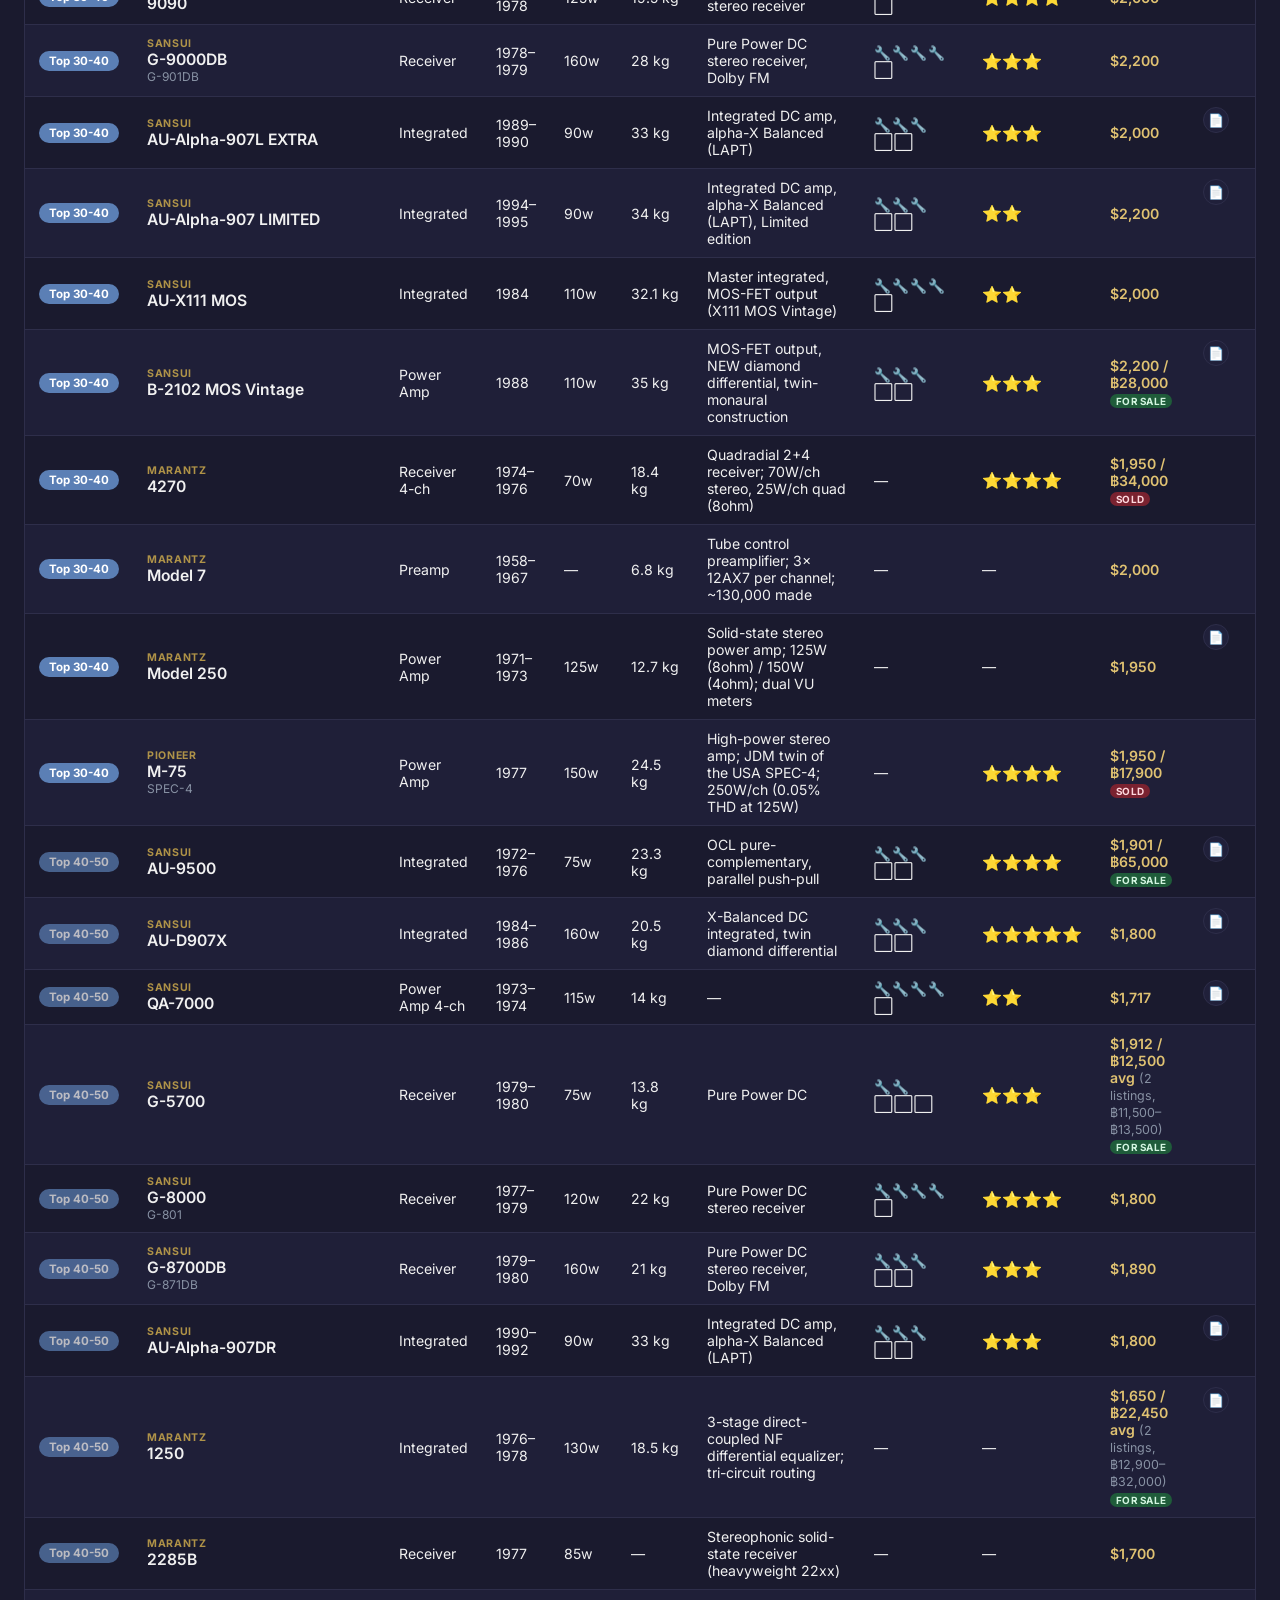
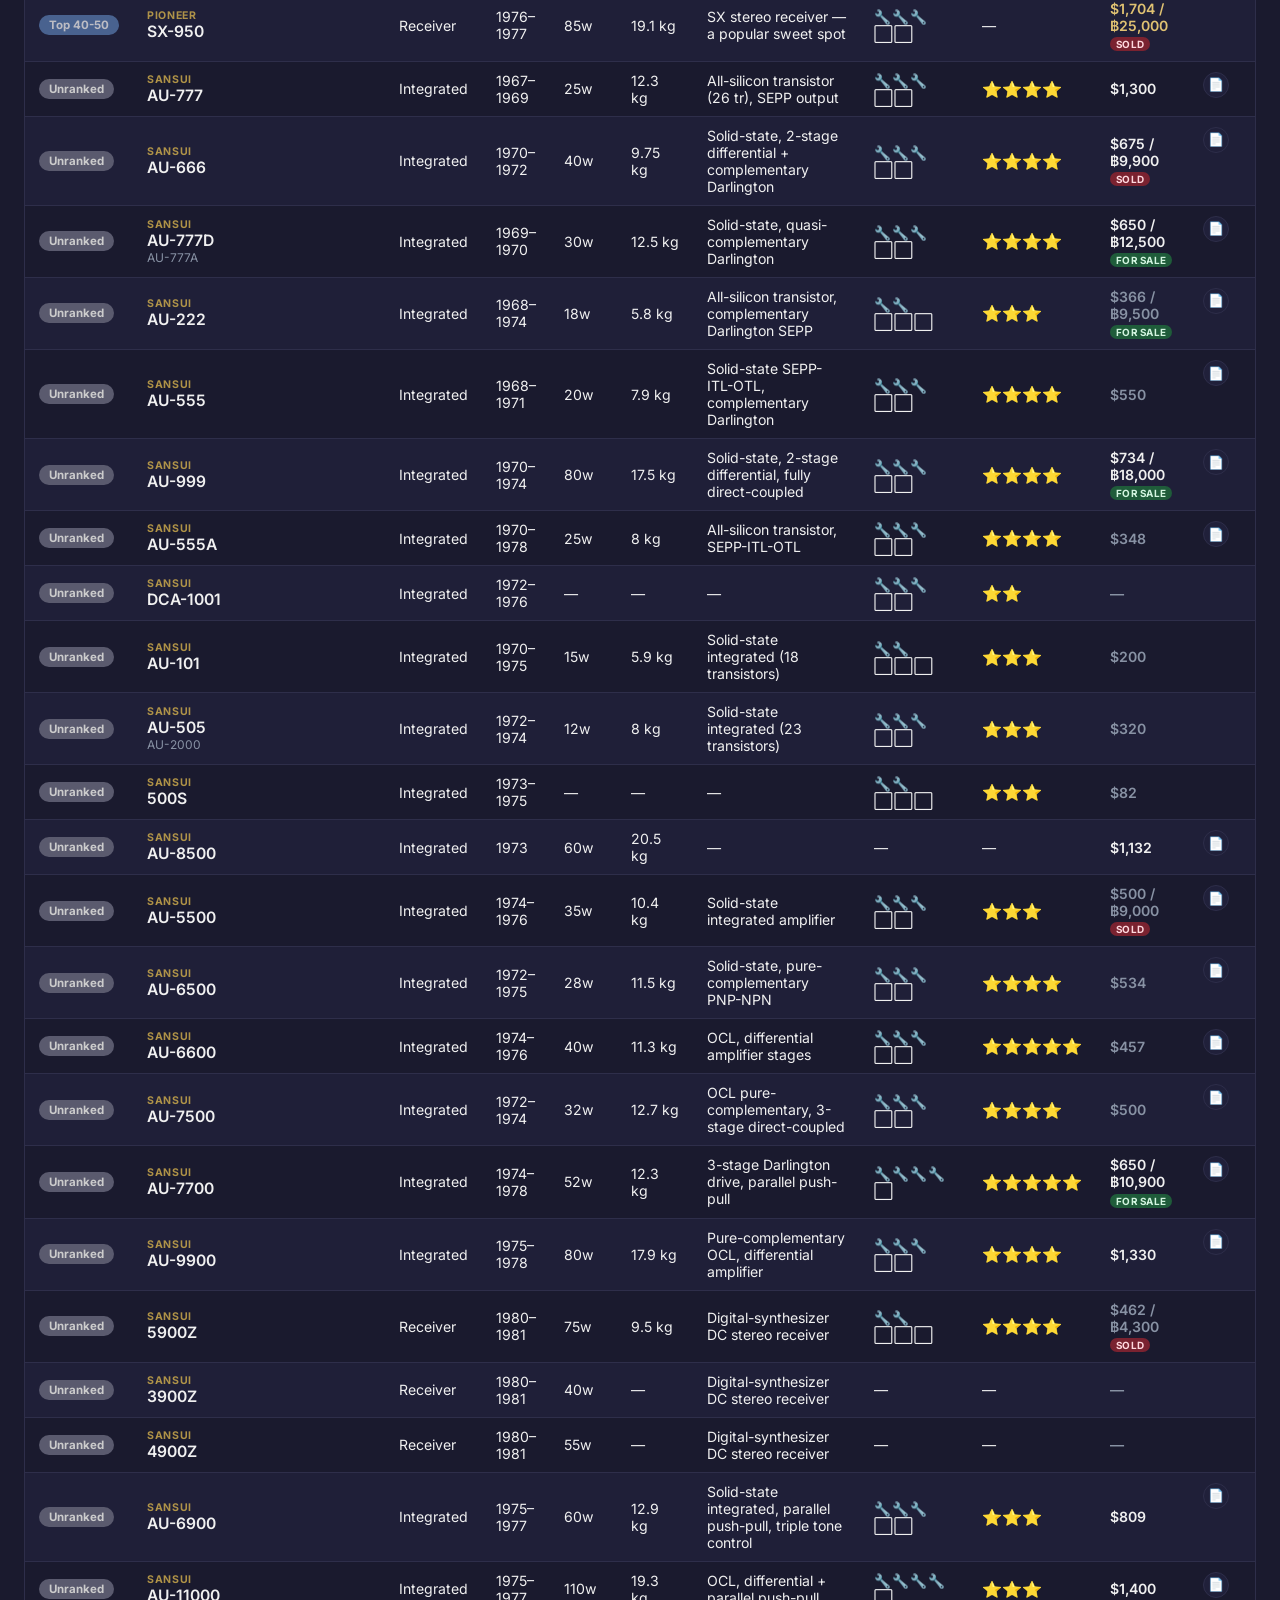
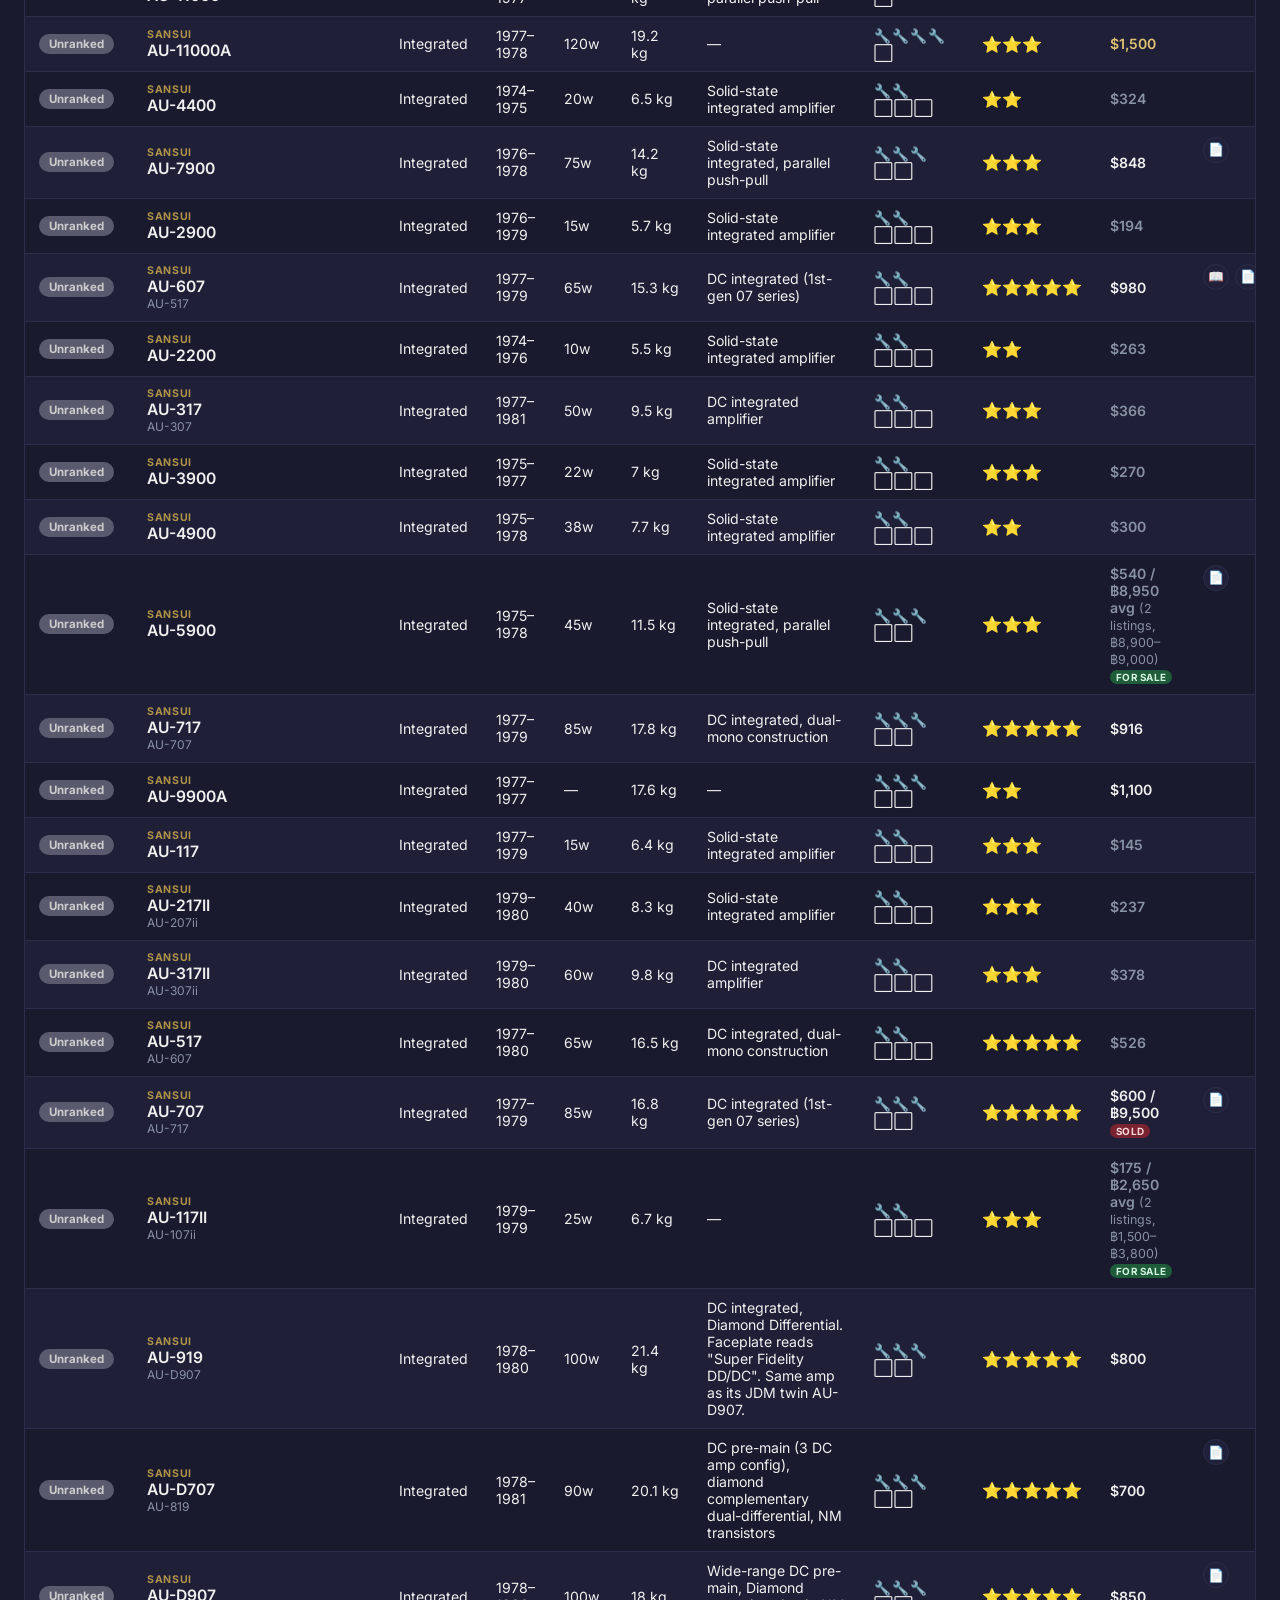
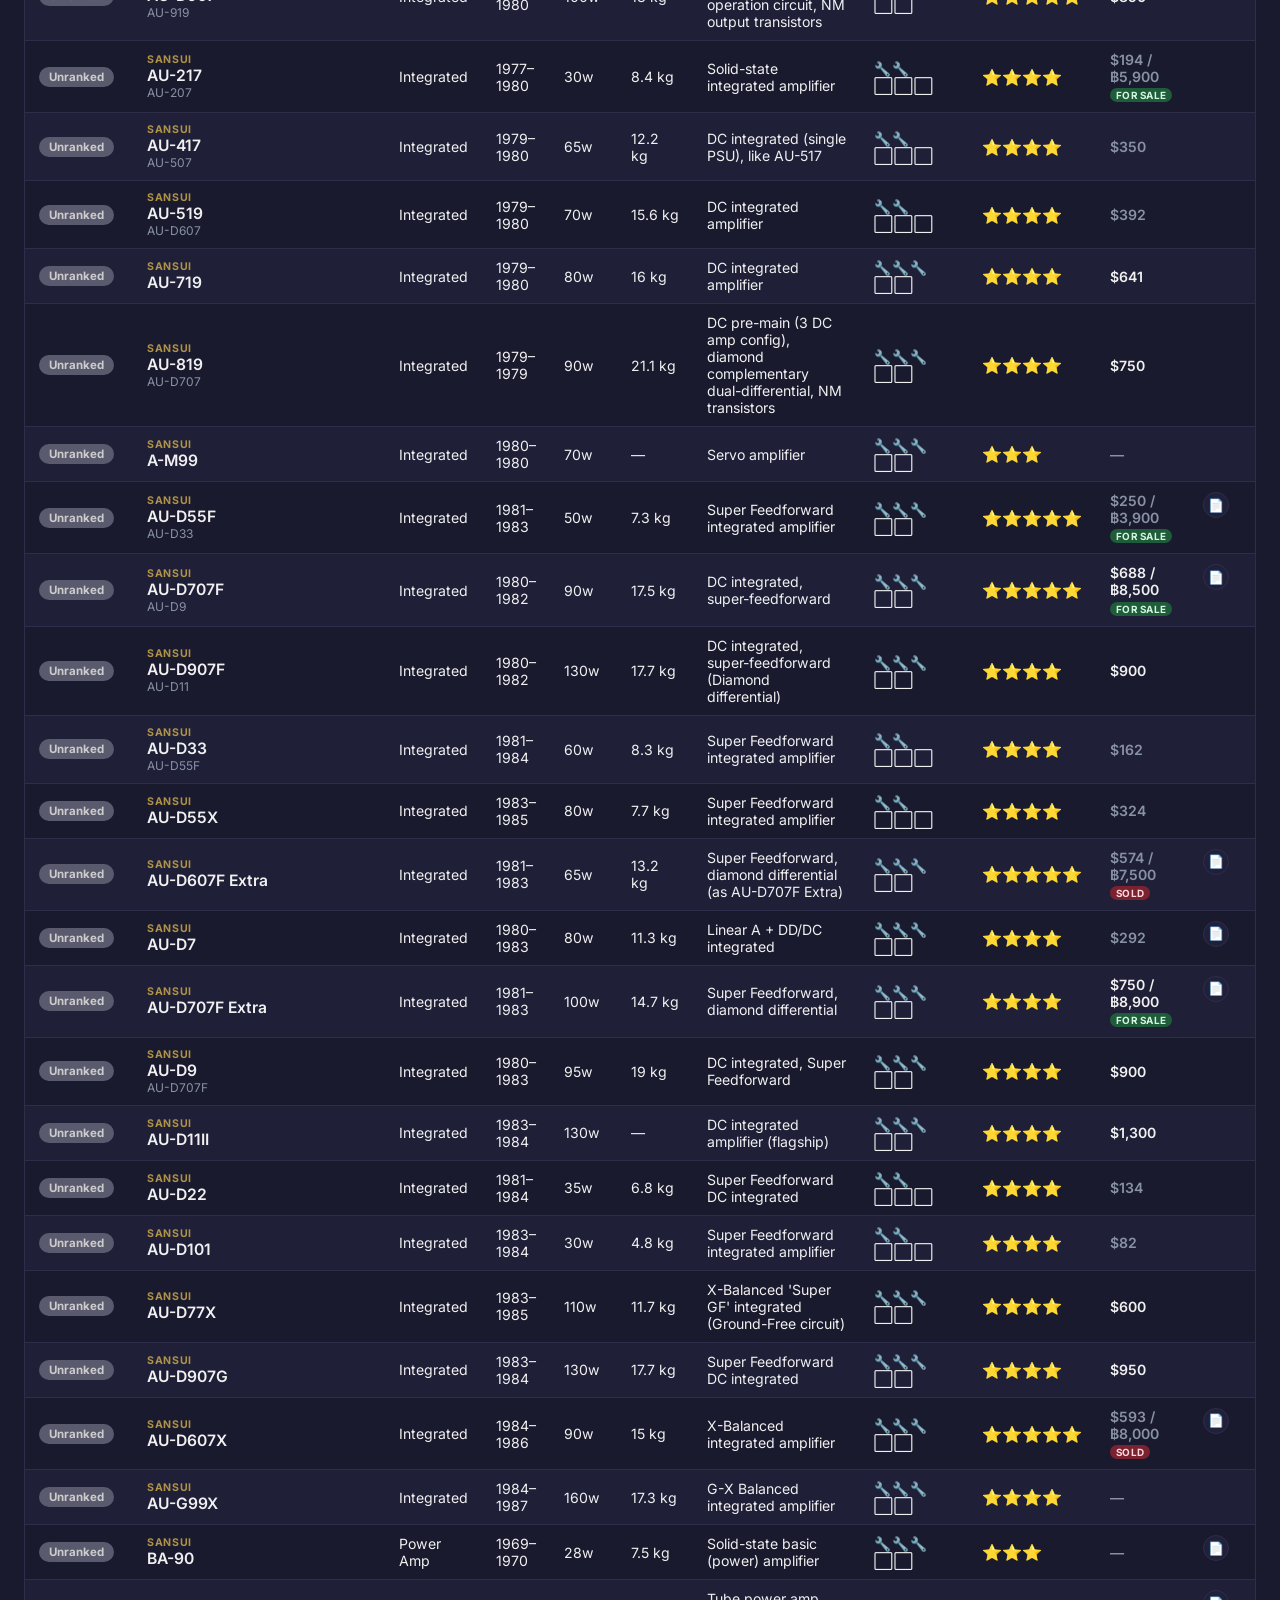
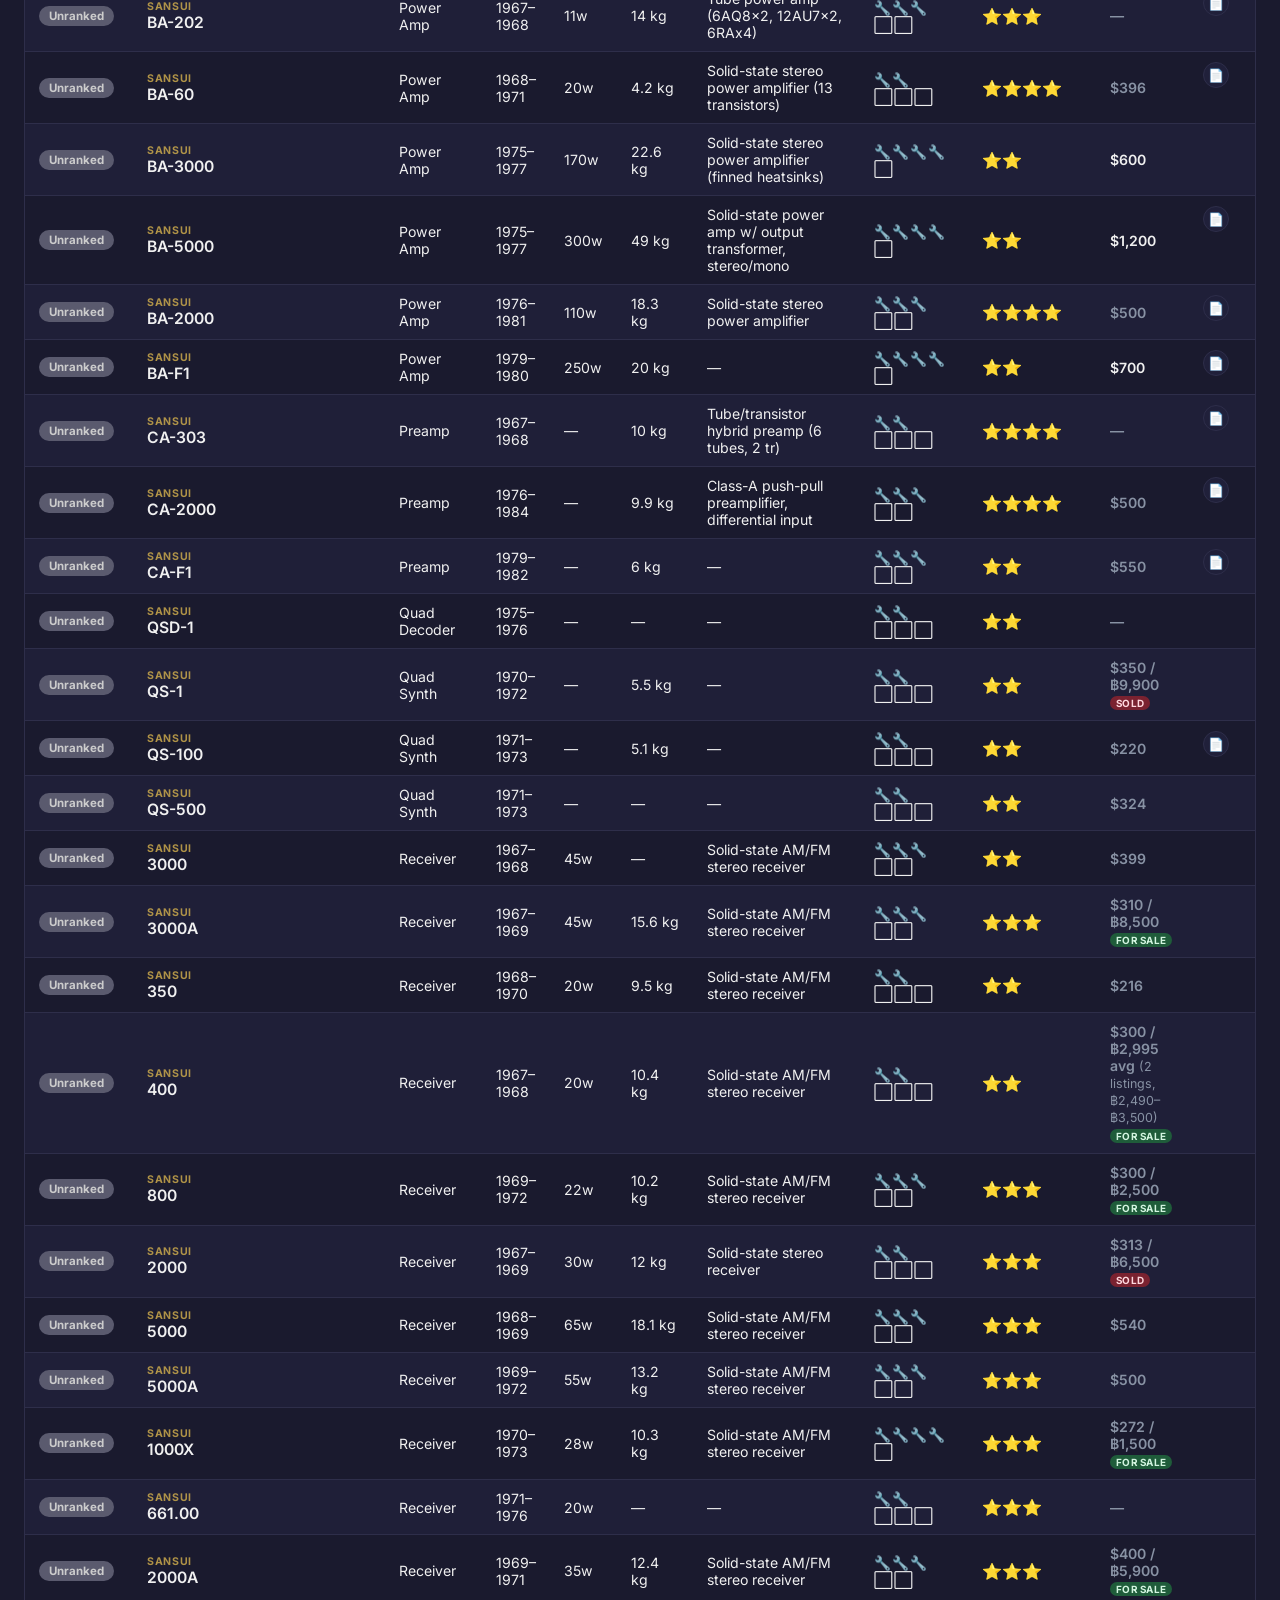
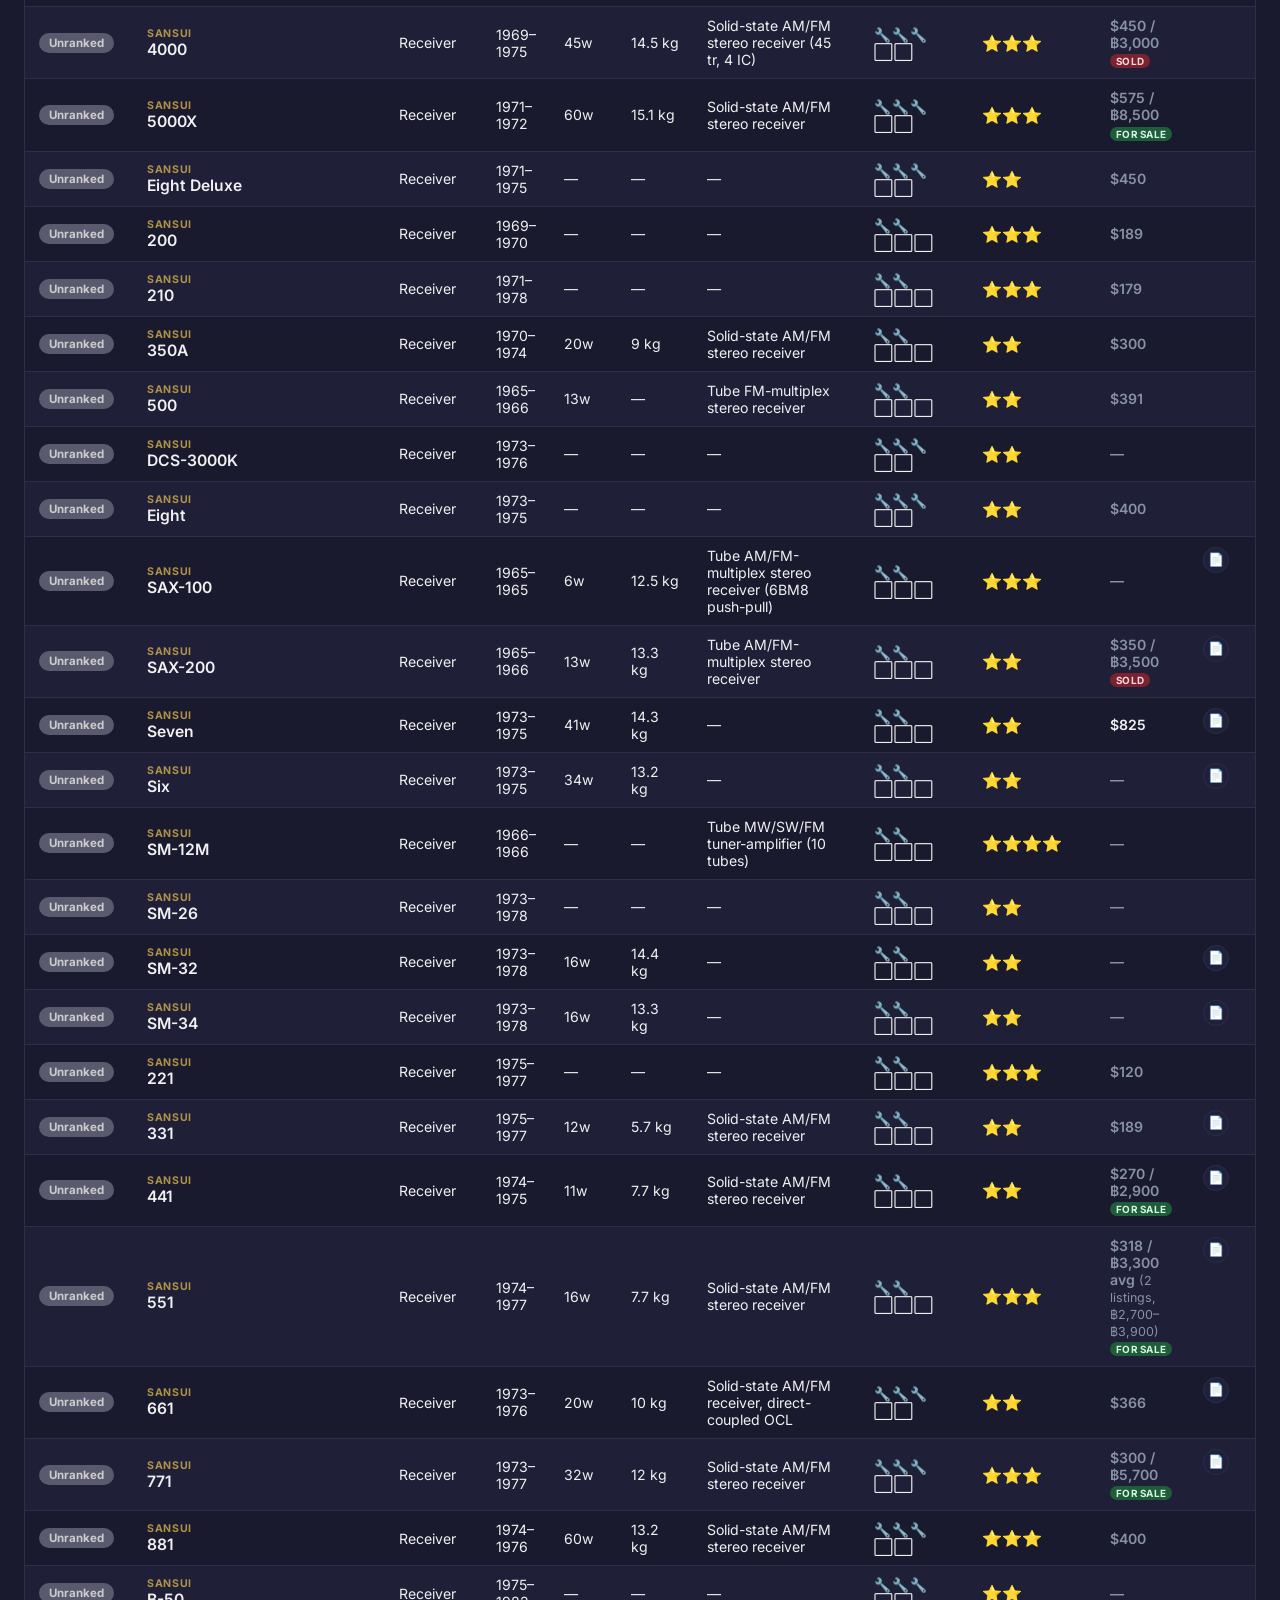
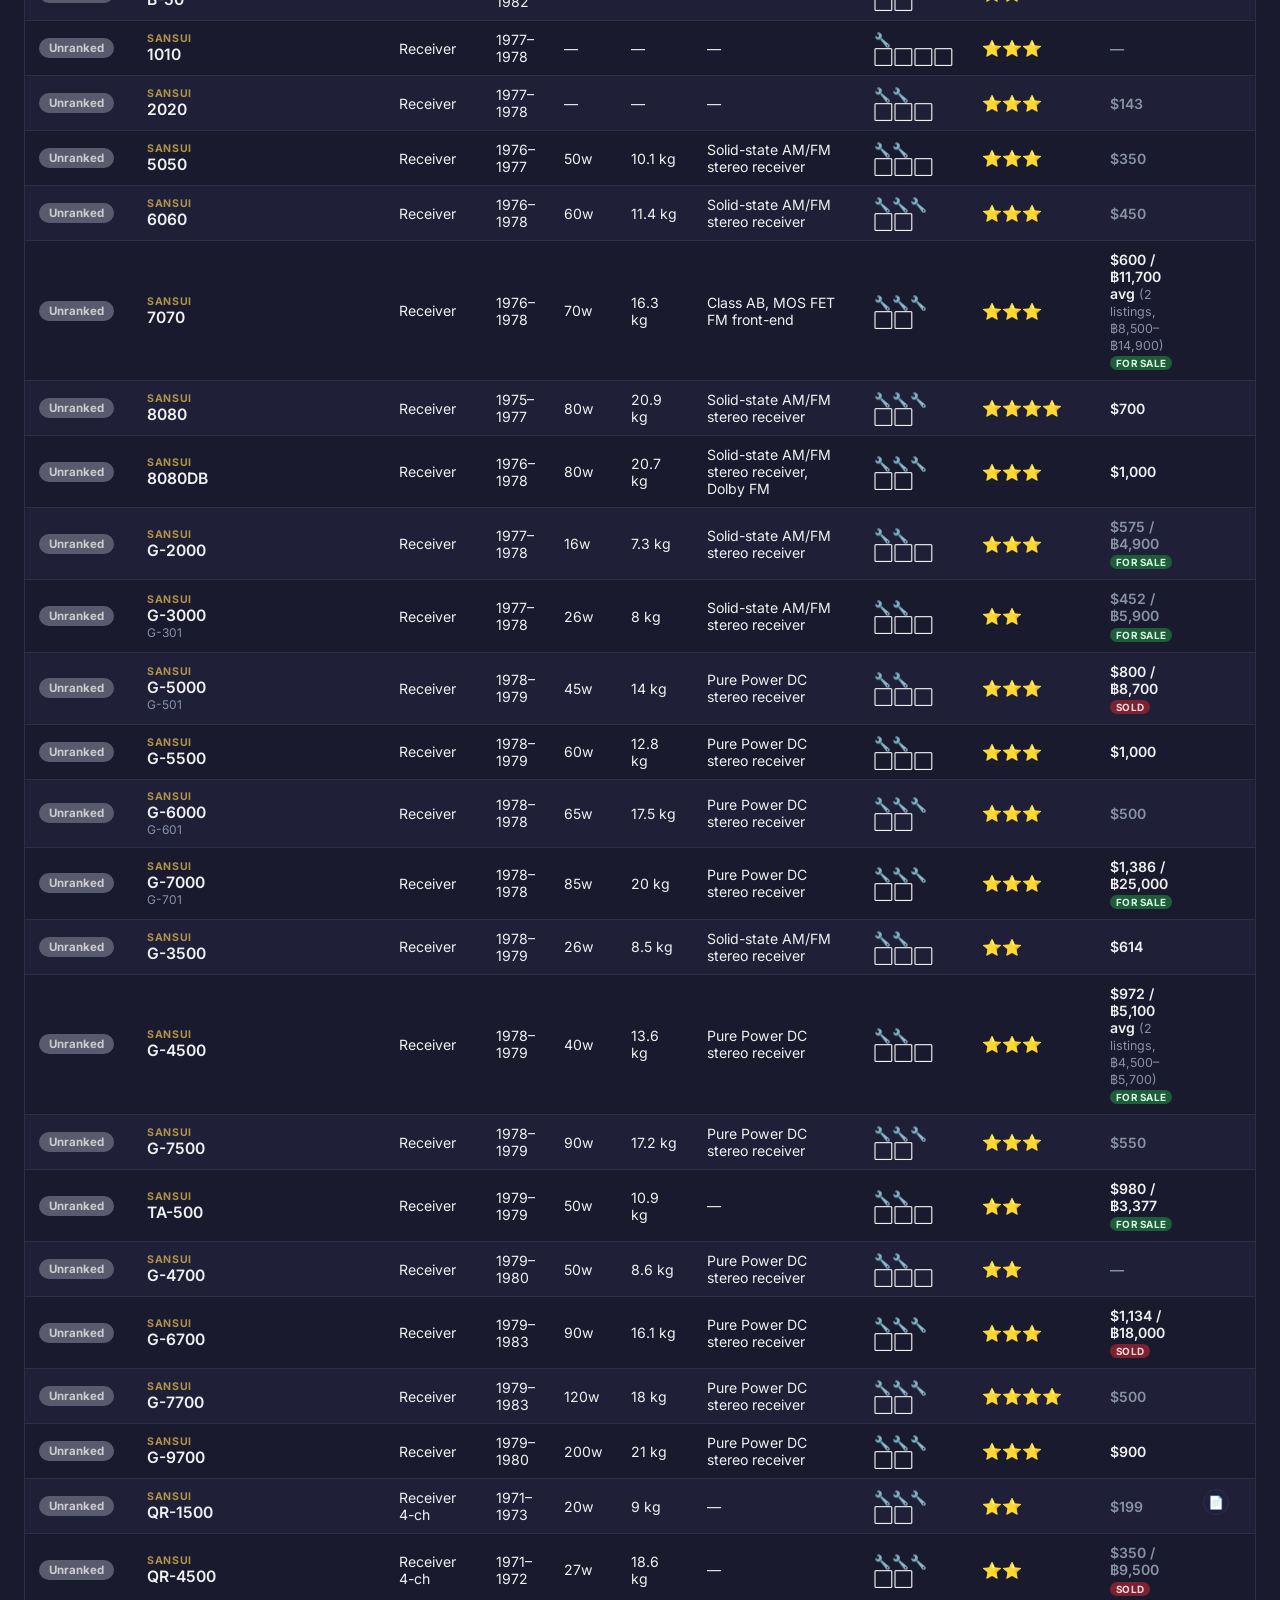
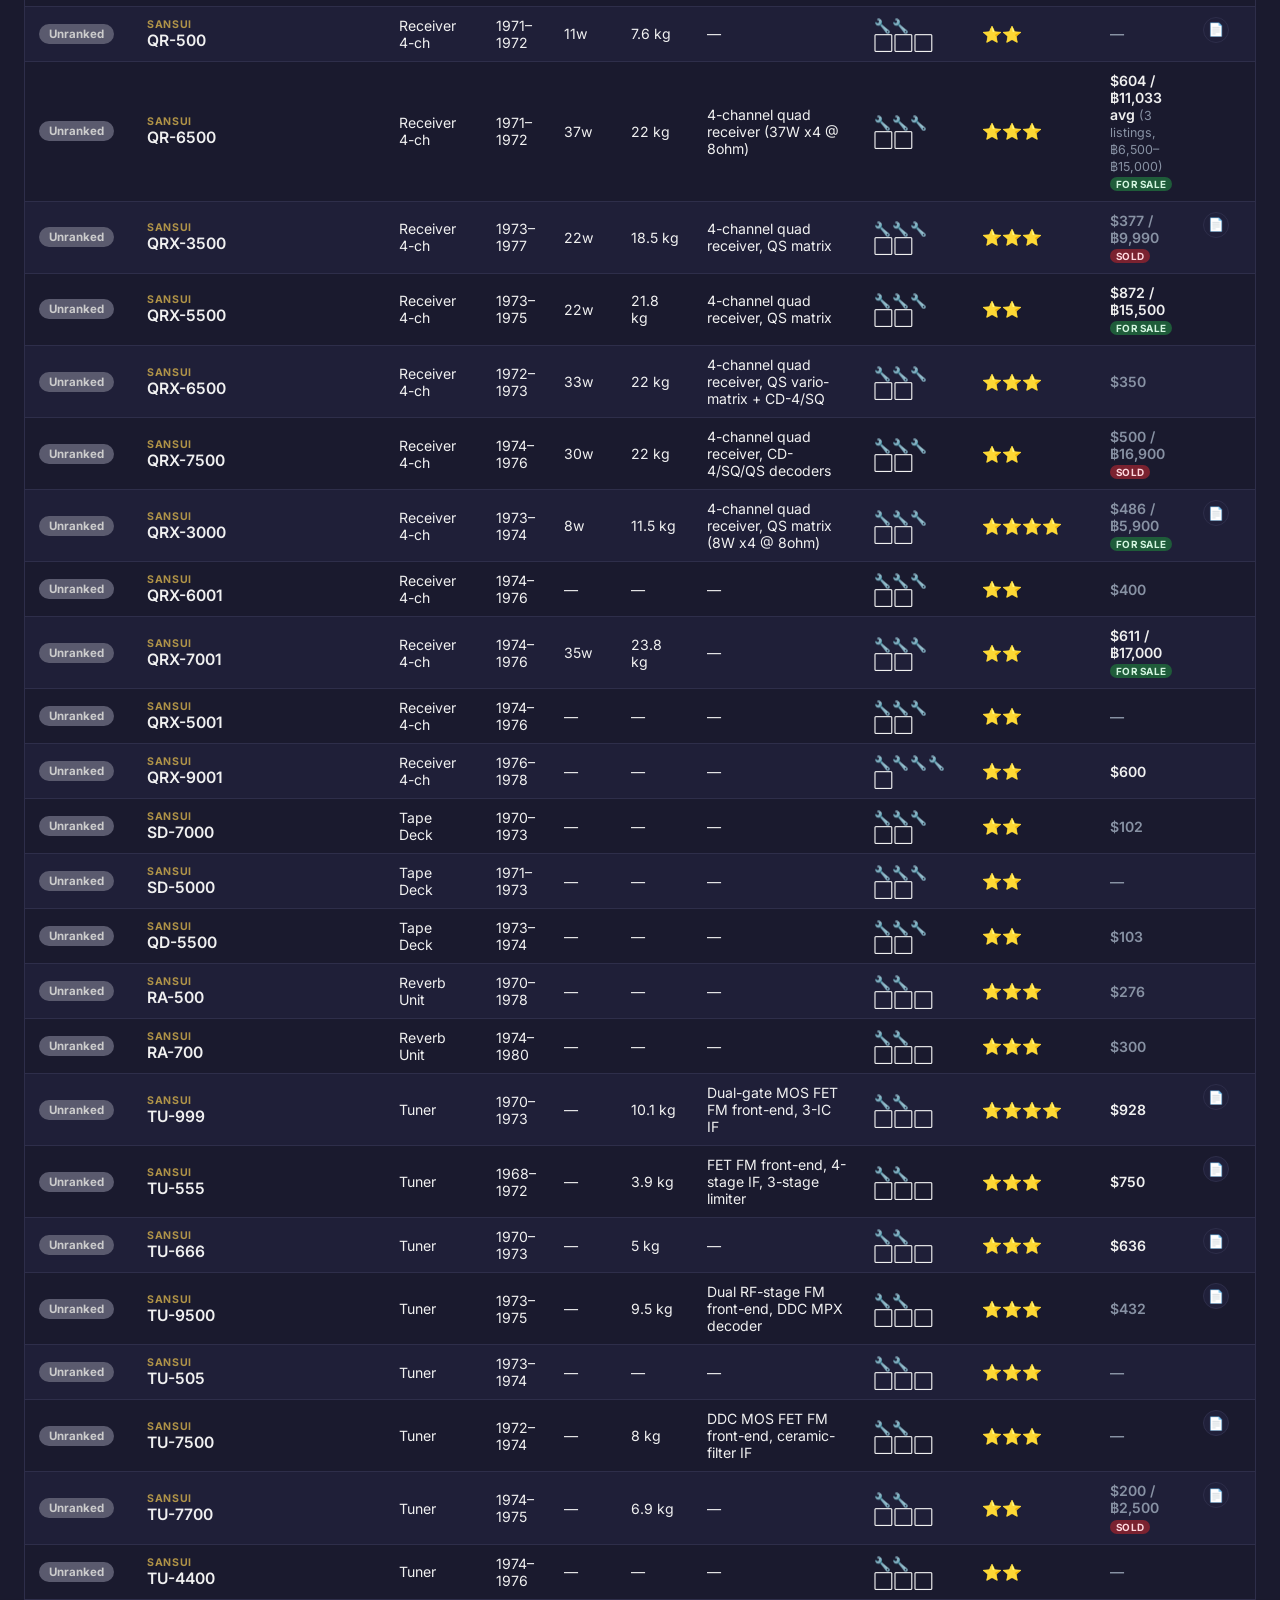
==== commit 452ecf0d: "Timeline: jump chips, floating Top button, rank tints on model boxes - Jump chips: one per type head" ====
--- a/index.html
+++ b/index.html
@@ -202,6 +202,8 @@
   </div>
 </div>
 
+<button id="back-to-top" class="btn" hidden aria-label="Back to top">↑ Top</button>
+
 <script src="app.js"></script>
 </body>
 </html>
--- a/style.css
+++ b/style.css
@@ -427,7 +427,7 @@
   position: fixed;
   inset: 0;
   background: rgba(10, 10, 18, 0.85);
-  z-index: 100;
+  z-index: 300;              /* above the ฿ Bargains popup (200) so detail opens on top of it */
   padding: 30px 16px;
   overflow-y: auto;
 }
@@ -570,24 +570,36 @@
 .hist-swatch.in-db { border-color: var(--gold); background: rgba(201,168,76,.18); }
 
 /* type = top level, bold */
-.hist-cat { color: var(--gold-bright); font-size: 1.3rem; font-weight: 700; letter-spacing: .06em;
+.hist-cat { font-family: 'Inter', sans-serif; color: var(--gold-bright); font-size: 1.3rem; font-weight: 700; letter-spacing: .06em;
   text-transform: uppercase; margin: 42px 0 4px; padding-bottom: 6px; border-bottom: 2px solid var(--border); }
 .hist-tally { color: var(--text-secondary); font-size: .72rem; font-weight: 500; letter-spacing: 0; margin-left: 6px; }
+.hist-cat { scroll-margin-top: 140px; }   /* clear the sticky header on a chip jump */
+.hist-jump { display: flex; flex-wrap: wrap; gap: 8px; margin: 18px 0 0; }
+#back-to-top { position: fixed; right: 16px; bottom: 16px; z-index: 60;
+  color: var(--text); border-color: var(--gold); box-shadow: 0 2px 8px rgba(0,0,0,.4); }
+#back-to-top[hidden] { display: none; }
 /* decade */
-.hist-gen { color: var(--gold-bright); font-size: 1.05rem; font-weight: 700; letter-spacing: .06em;
-  text-transform: uppercase; margin: 24px 0 8px; padding-bottom: 5px;
+.hist-gen { font-family: 'Inter', sans-serif; color: var(--gold-bright); font-size: 1.3rem; font-weight: 700; letter-spacing: .04em;
+  margin: 24px 0 8px; padding-bottom: 5px;
   border-bottom: 1px solid var(--border); }
 
 .hist-models { display: flex; flex-wrap: wrap; gap: 8px; }
 .hist-model { background: var(--bg-alt); border: 1px solid var(--border); border-radius: 8px;
-  padding: 6px 10px; font-size: .85rem; color: var(--text); line-height: 1.35; }
+  padding: 6px 10px; font-size: .85rem; color: #fff; line-height: 1.35; }
 .hist-model[hidden] { display: none; }
-.hist-name { font-weight: 600; }
-.hist-year { font-weight: 700; color: var(--gold); margin-left: 7px; }   /* year bold */
-.hist-meta { color: var(--text-secondary); font-size: .78rem; margin-left: 5px; }
-.hist-pair { color: var(--green); font-size: .75rem; }
+.hist-name { font-weight: 400; }
+.hist-year { font-weight: 400; color: #fff; margin-left: 7px; }
+.hist-meta { color: #fff; font-size: .78rem; margin-left: 5px; }
+.hist-pair { color: #fff; font-size: .75rem; }
 .hist-model.in-db { border-color: var(--gold); background: rgba(201,168,76,.12); cursor: pointer; }
 .hist-model.in-db:hover { background: rgba(201,168,76,.24); border-color: var(--gold-bright); }
+/* Pale ranking tints (same hues as the rank badges). Unranked keeps the plain chip. */
+.hist-model.hrank-Top-10    { background: rgba(201,168,76,.50); }
+.hist-model.hrank-Top-10-20 { background: rgba(183,192,204,.40); }
+.hist-model.hrank-Top-20-30 { background: rgba(201,138,76,.45); }
+.hist-model.hrank-Top-30-40 { background: rgba(91,127,181,.55); }
+.hist-model.hrank-Top-40-50 { background: rgba(91,127,181,.32); }
+.hist-model[class*="hrank-Top"]:hover { filter: brightness(1.25); }
 
 /* search */
 .hist-search-wrap { max-width: 1100px; margin: 0 auto; padding: 20px 20px 0; display: flex; gap: 12px; align-items: center; }
@@ -598,8 +610,9 @@
 .hist-count { color: var(--text-secondary); font-size: .82rem; white-space: nowrap; }
 
 
-.hist-genhead { color: #7aa7d9; font-size: .82rem; font-weight: 700; letter-spacing: .04em;
-  margin: 14px 0 6px; text-transform: uppercase; }
-.hist-genhead .hist-tally { color: var(--text-secondary); font-weight: 500; }
+.hist-genhead { font-family: 'Inter', sans-serif; color: #fff; font-size: 1.15rem; font-weight: 400;
+  letter-spacing: .04em; margin: 20px 0 8px; text-transform: uppercase; }
+.hist-genhead .hist-tally { color: #fff; font-weight: 400; }
+.hist-gendesc { text-transform: none; letter-spacing: 0; margin-left: 8px; }
 
 .thb-spread { color: var(--text-secondary); font-size: 0.78rem; font-weight: 400; }
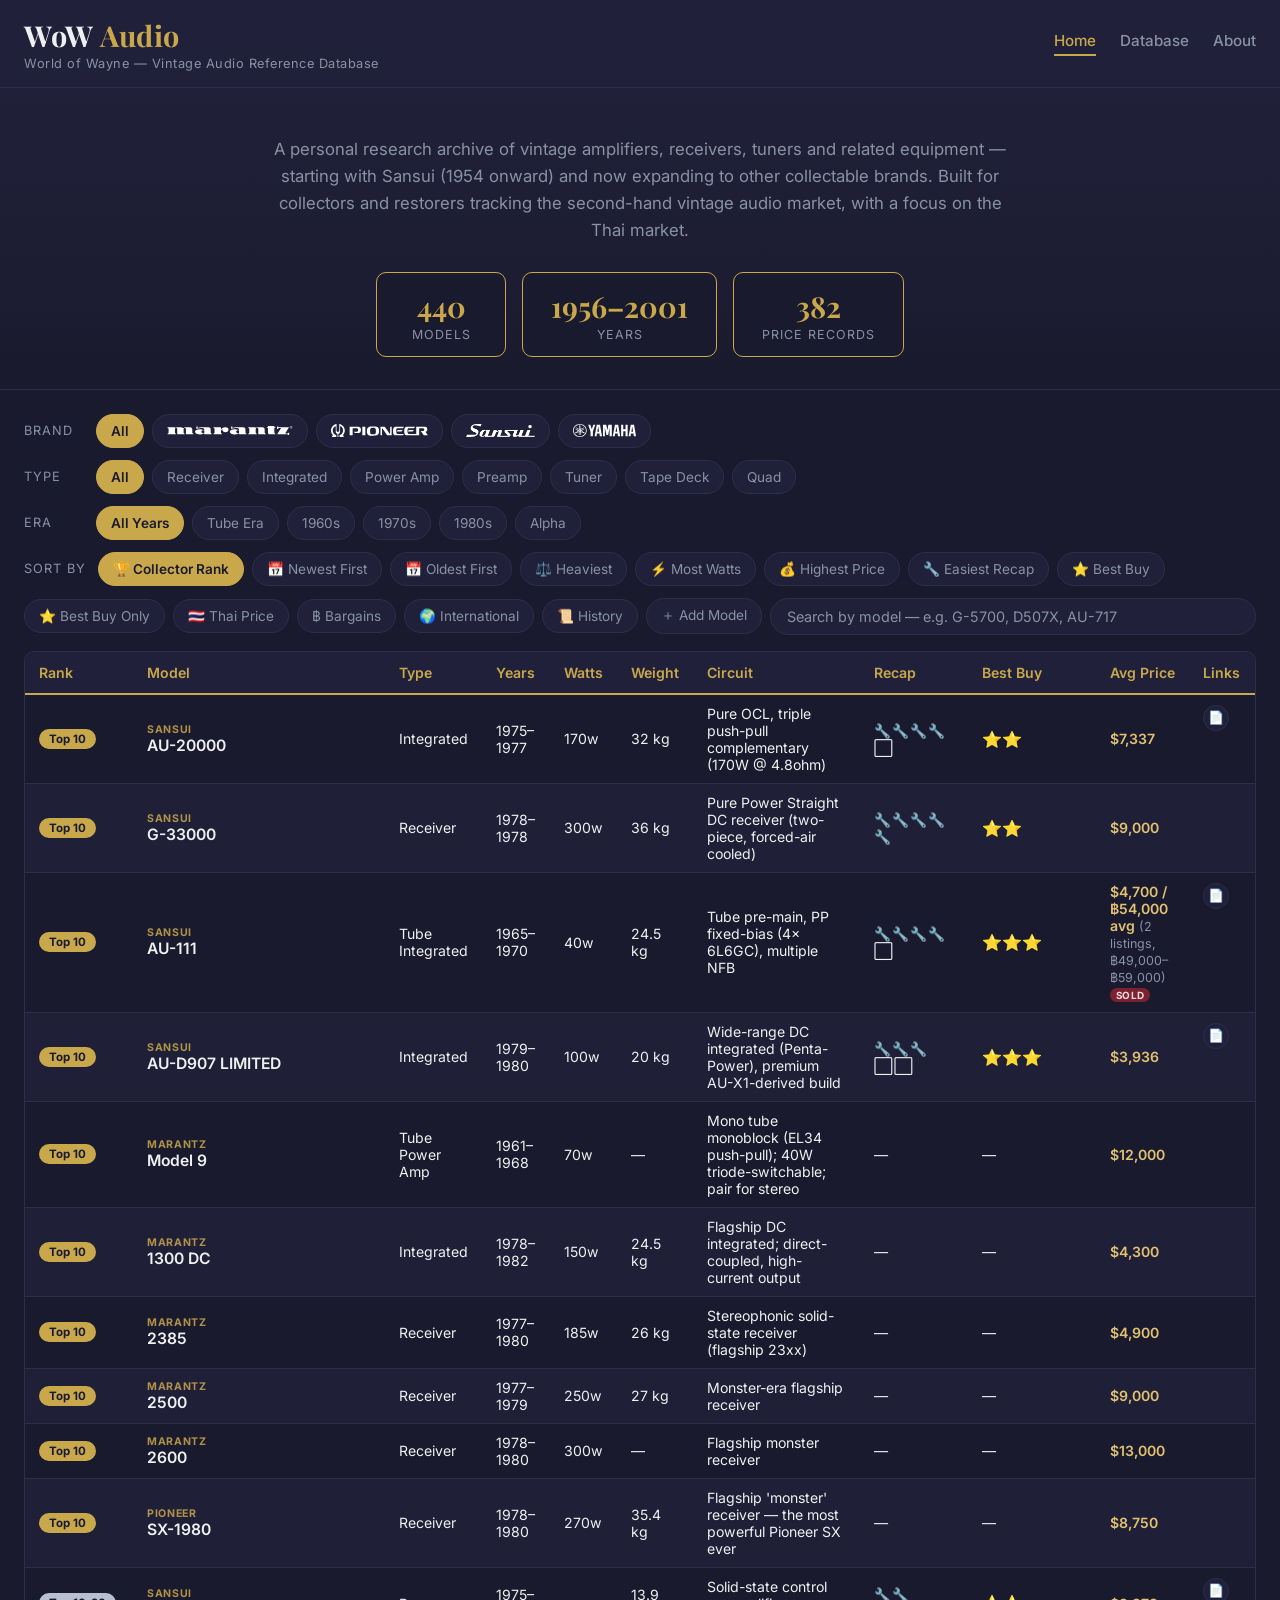
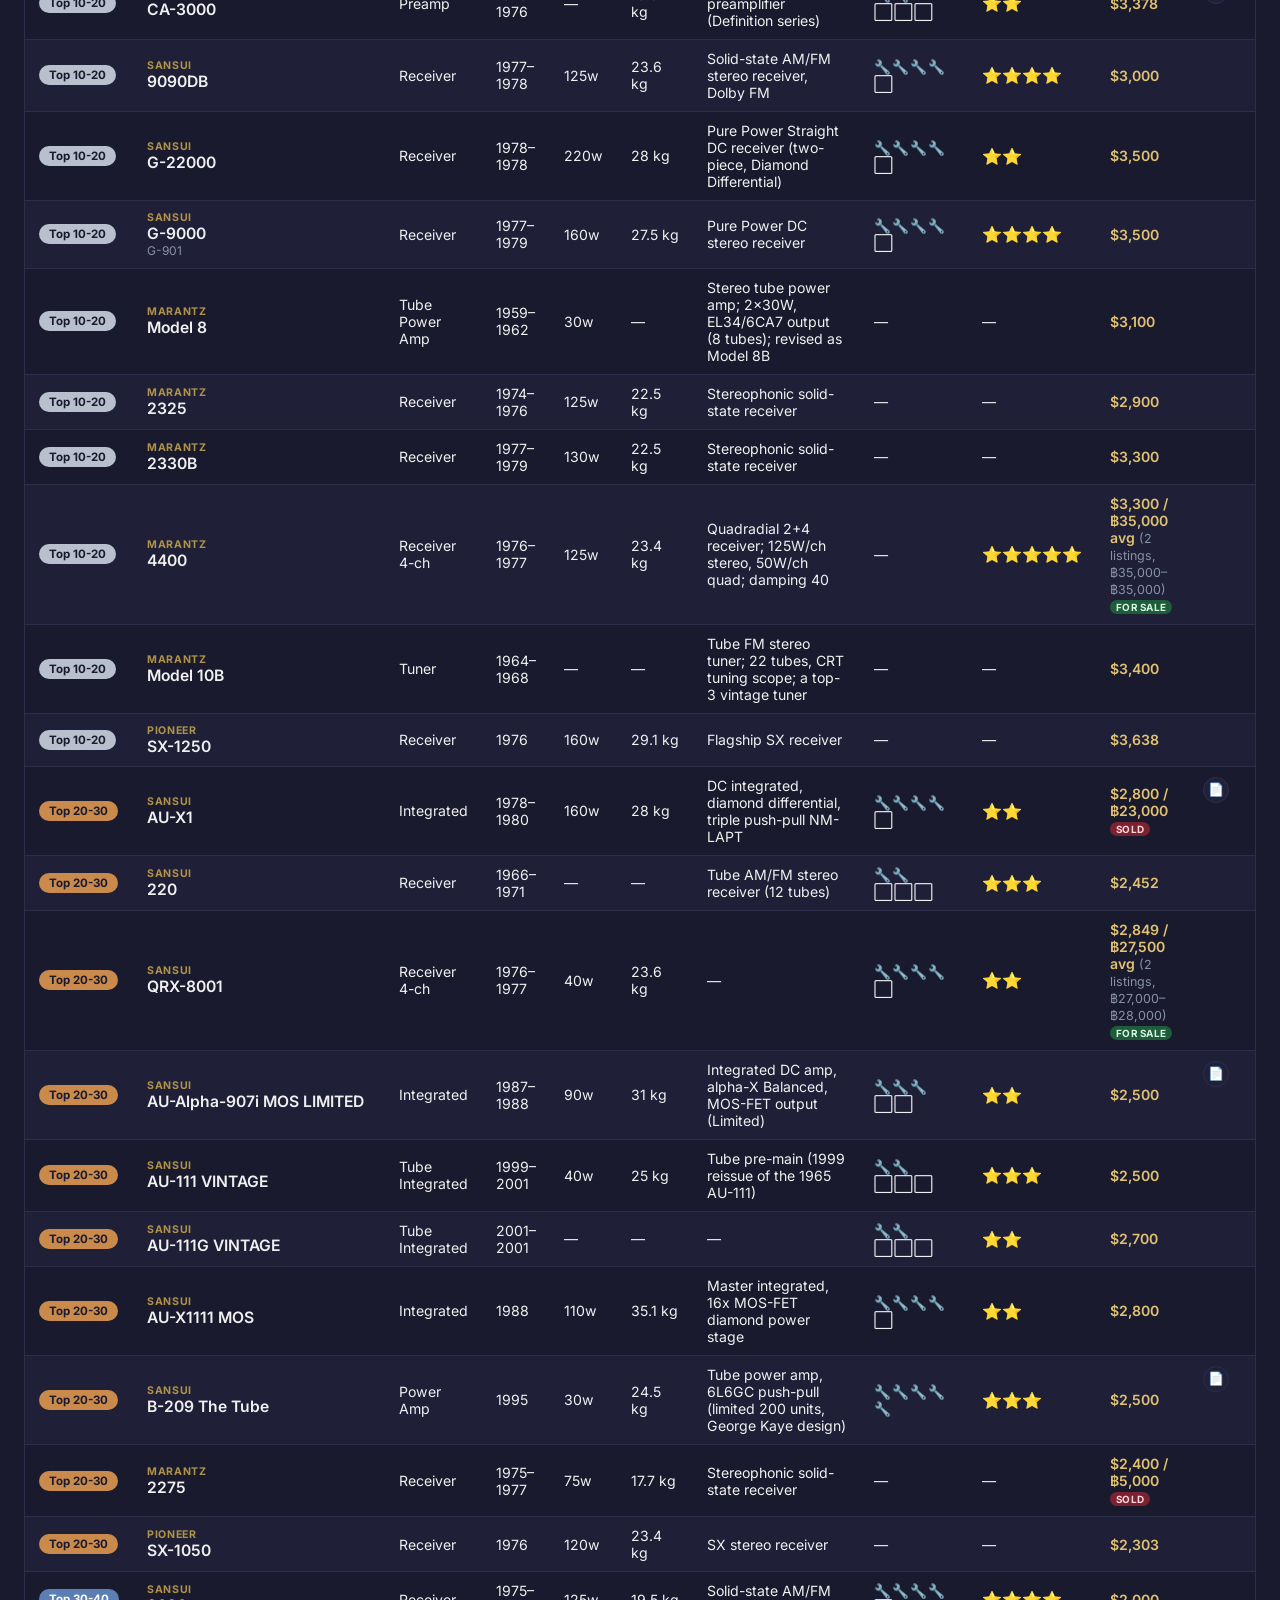
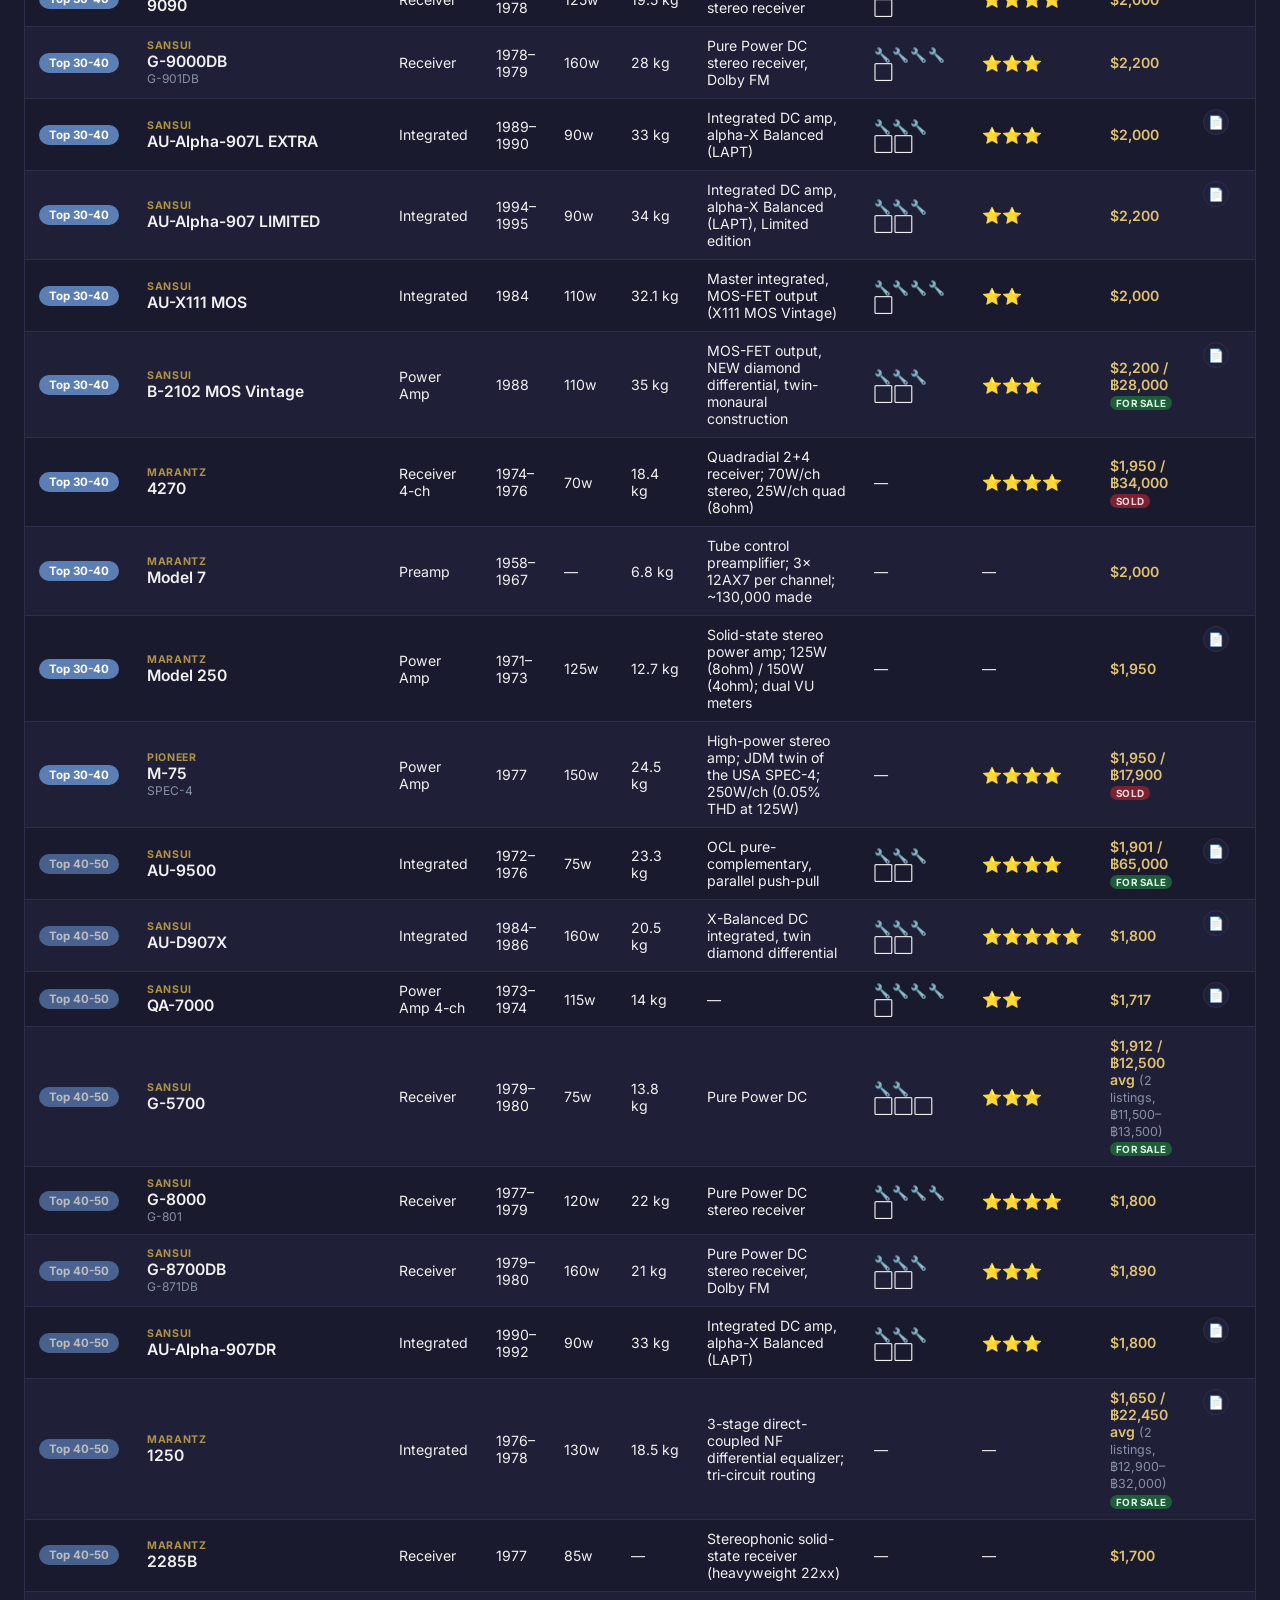
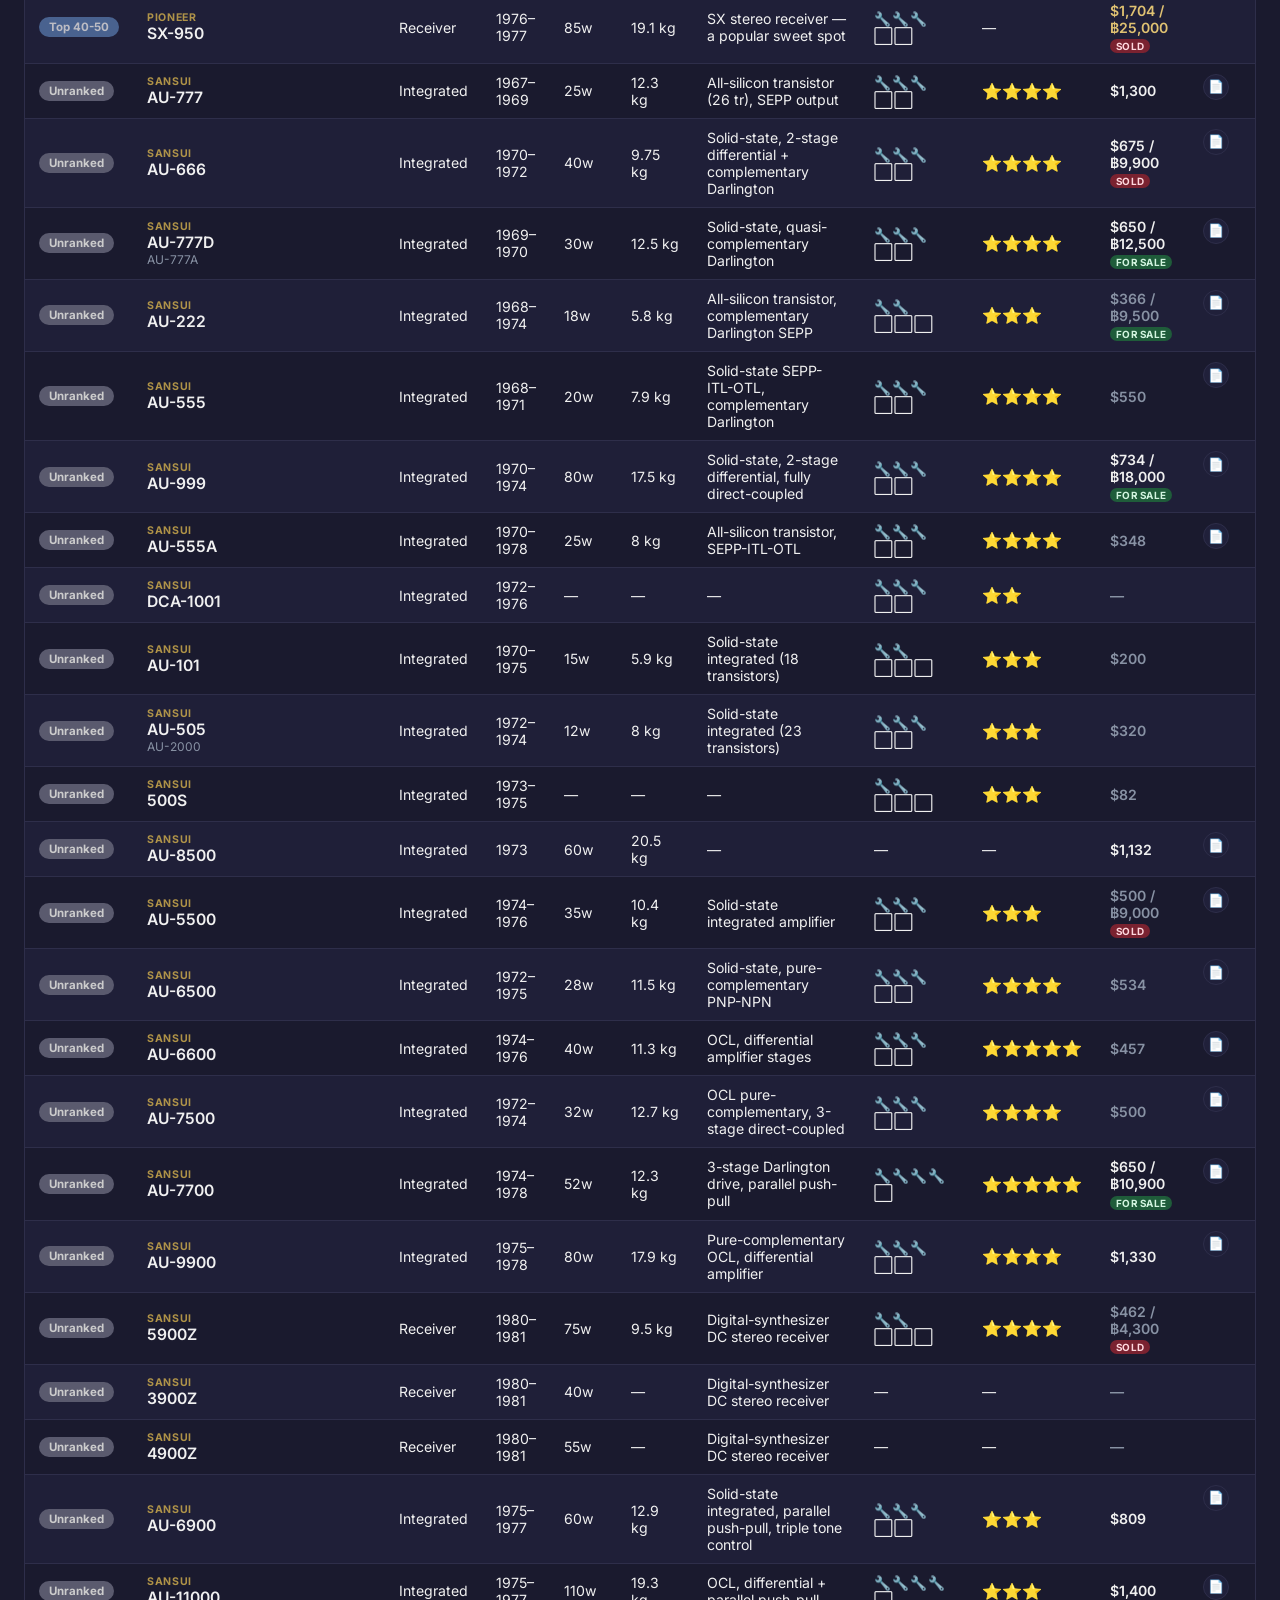
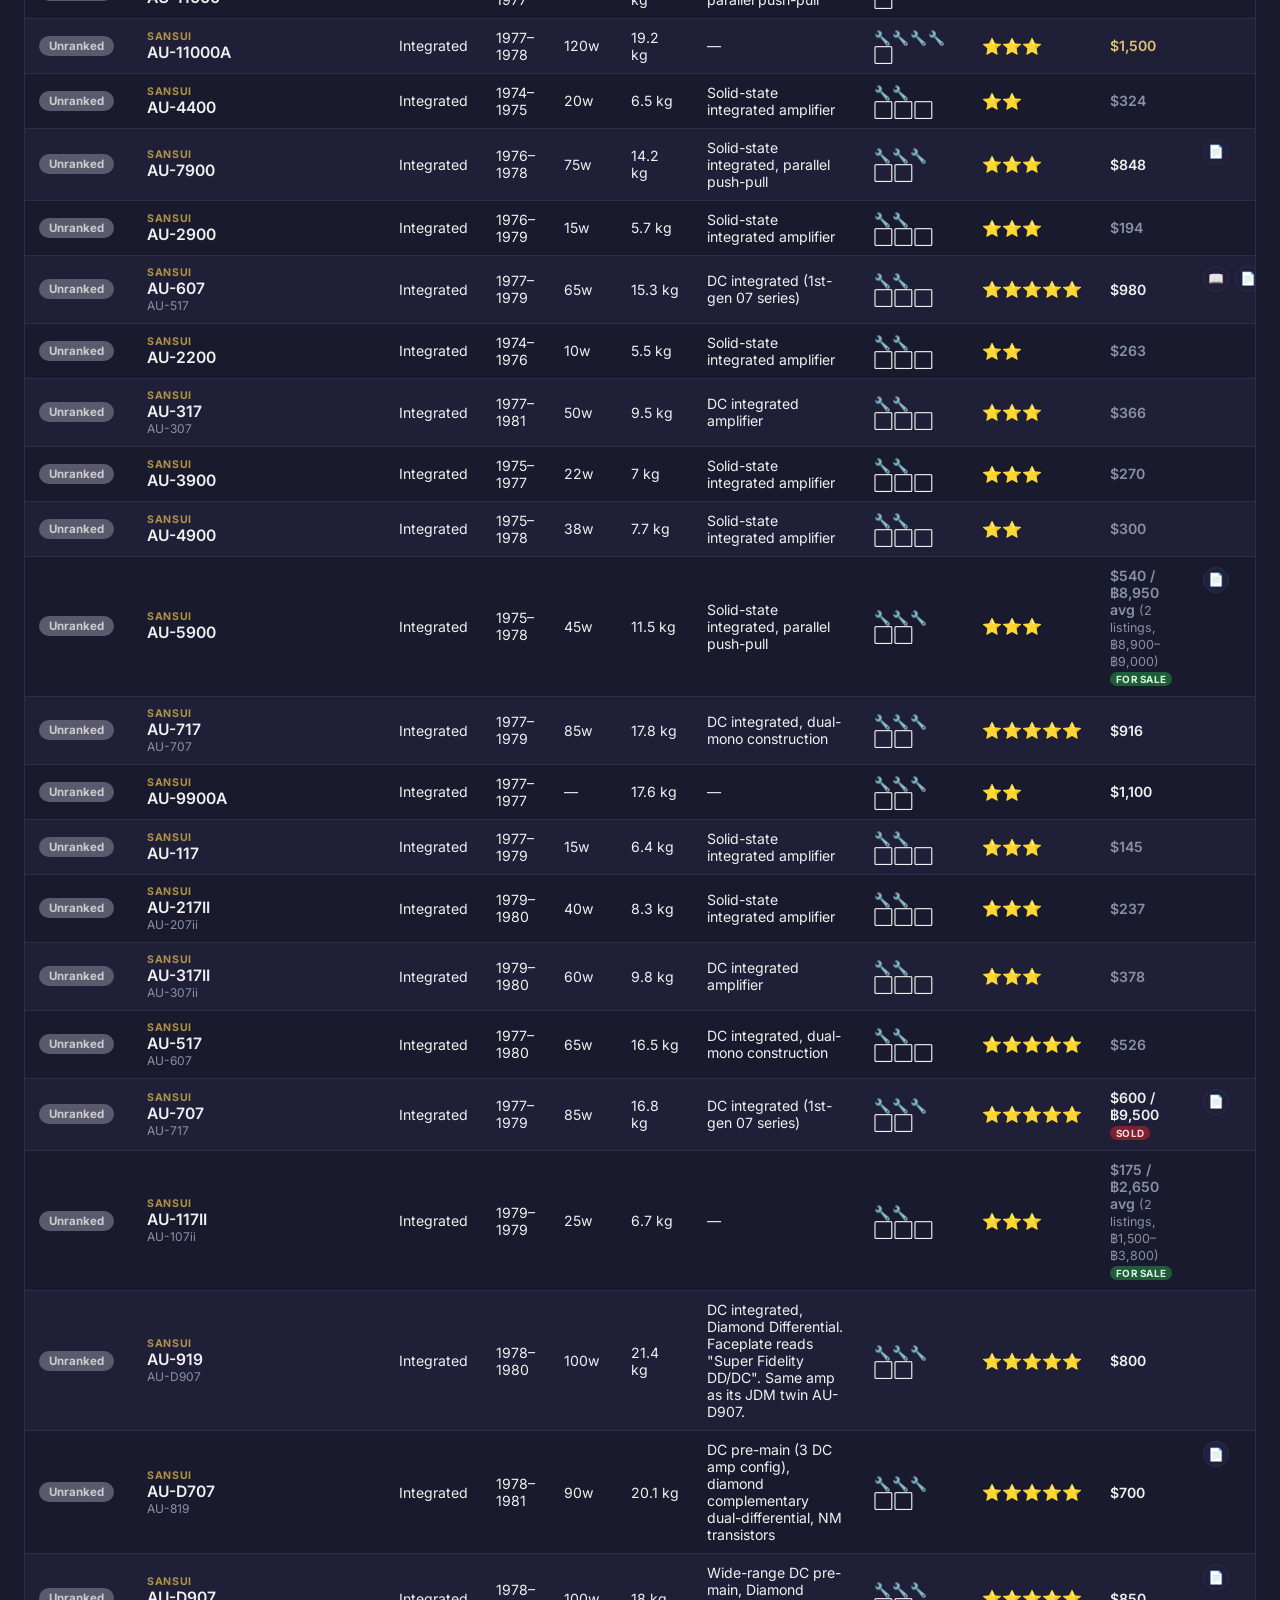
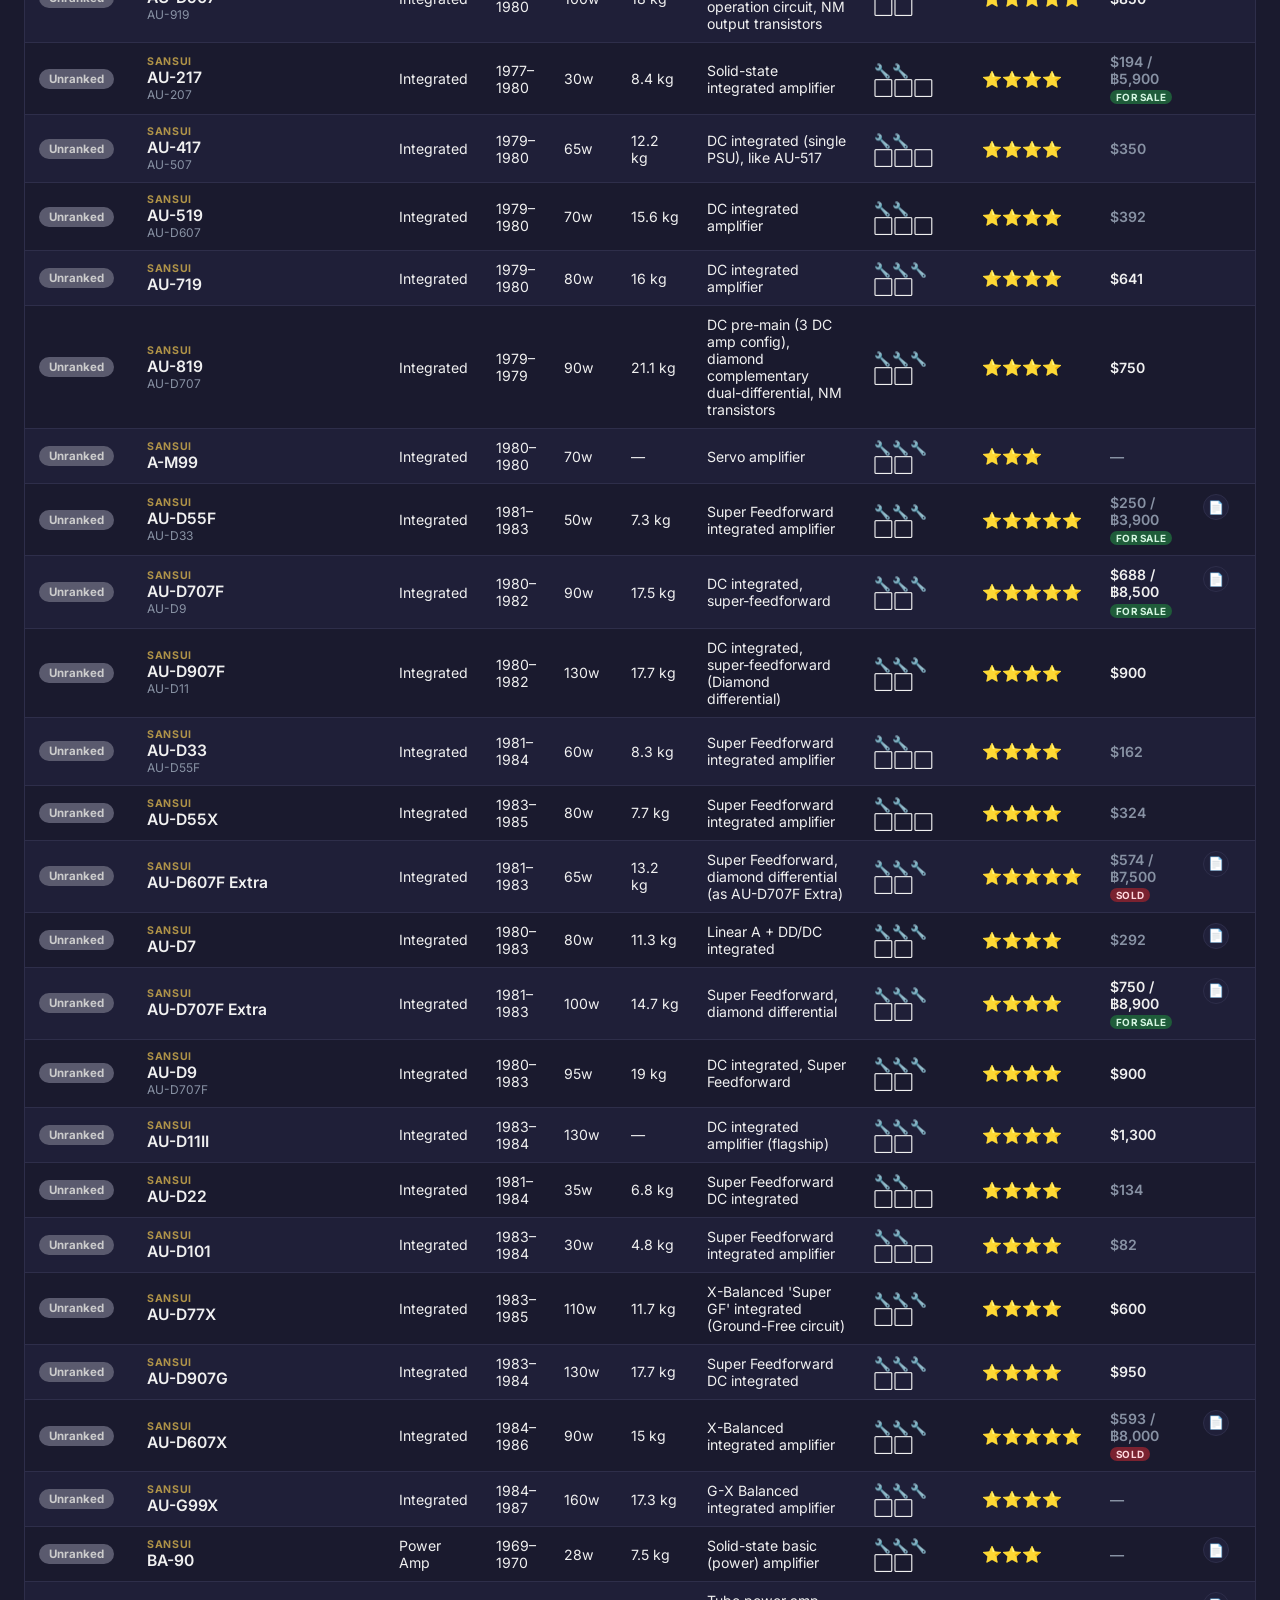
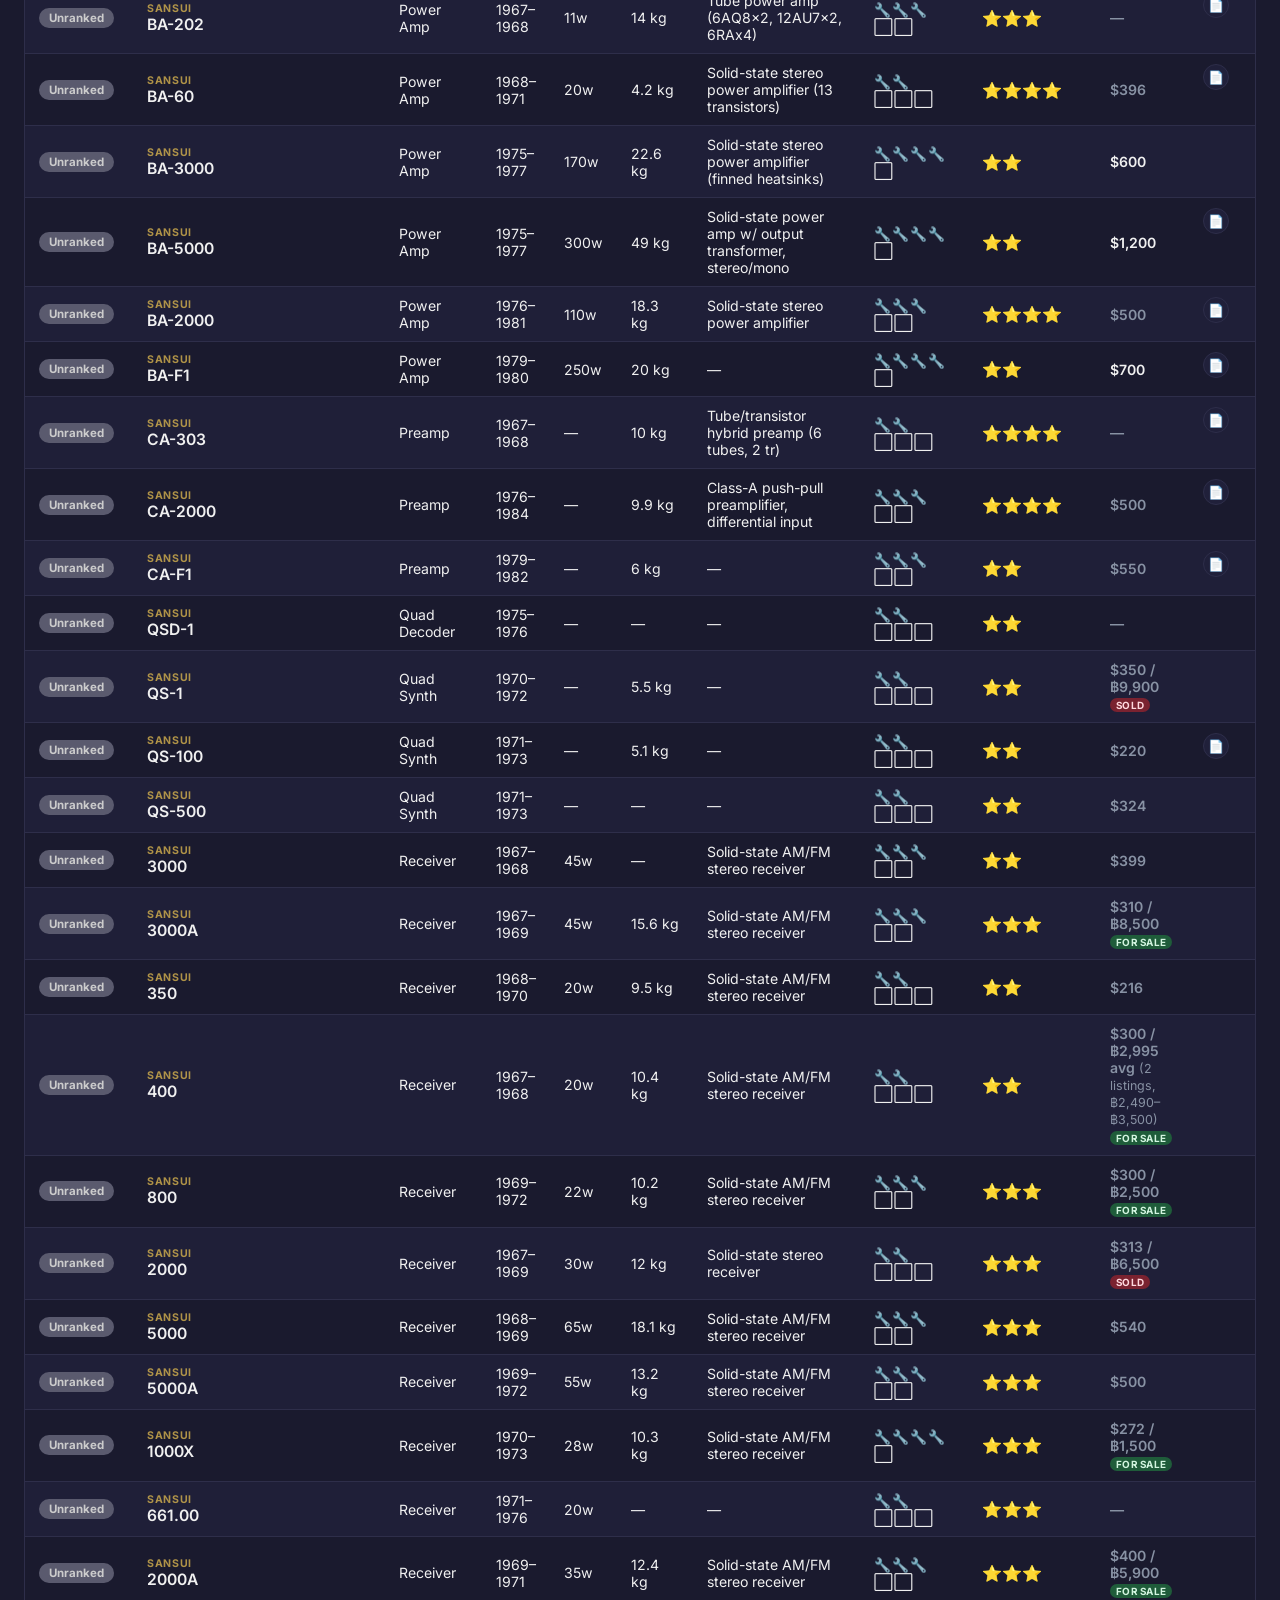
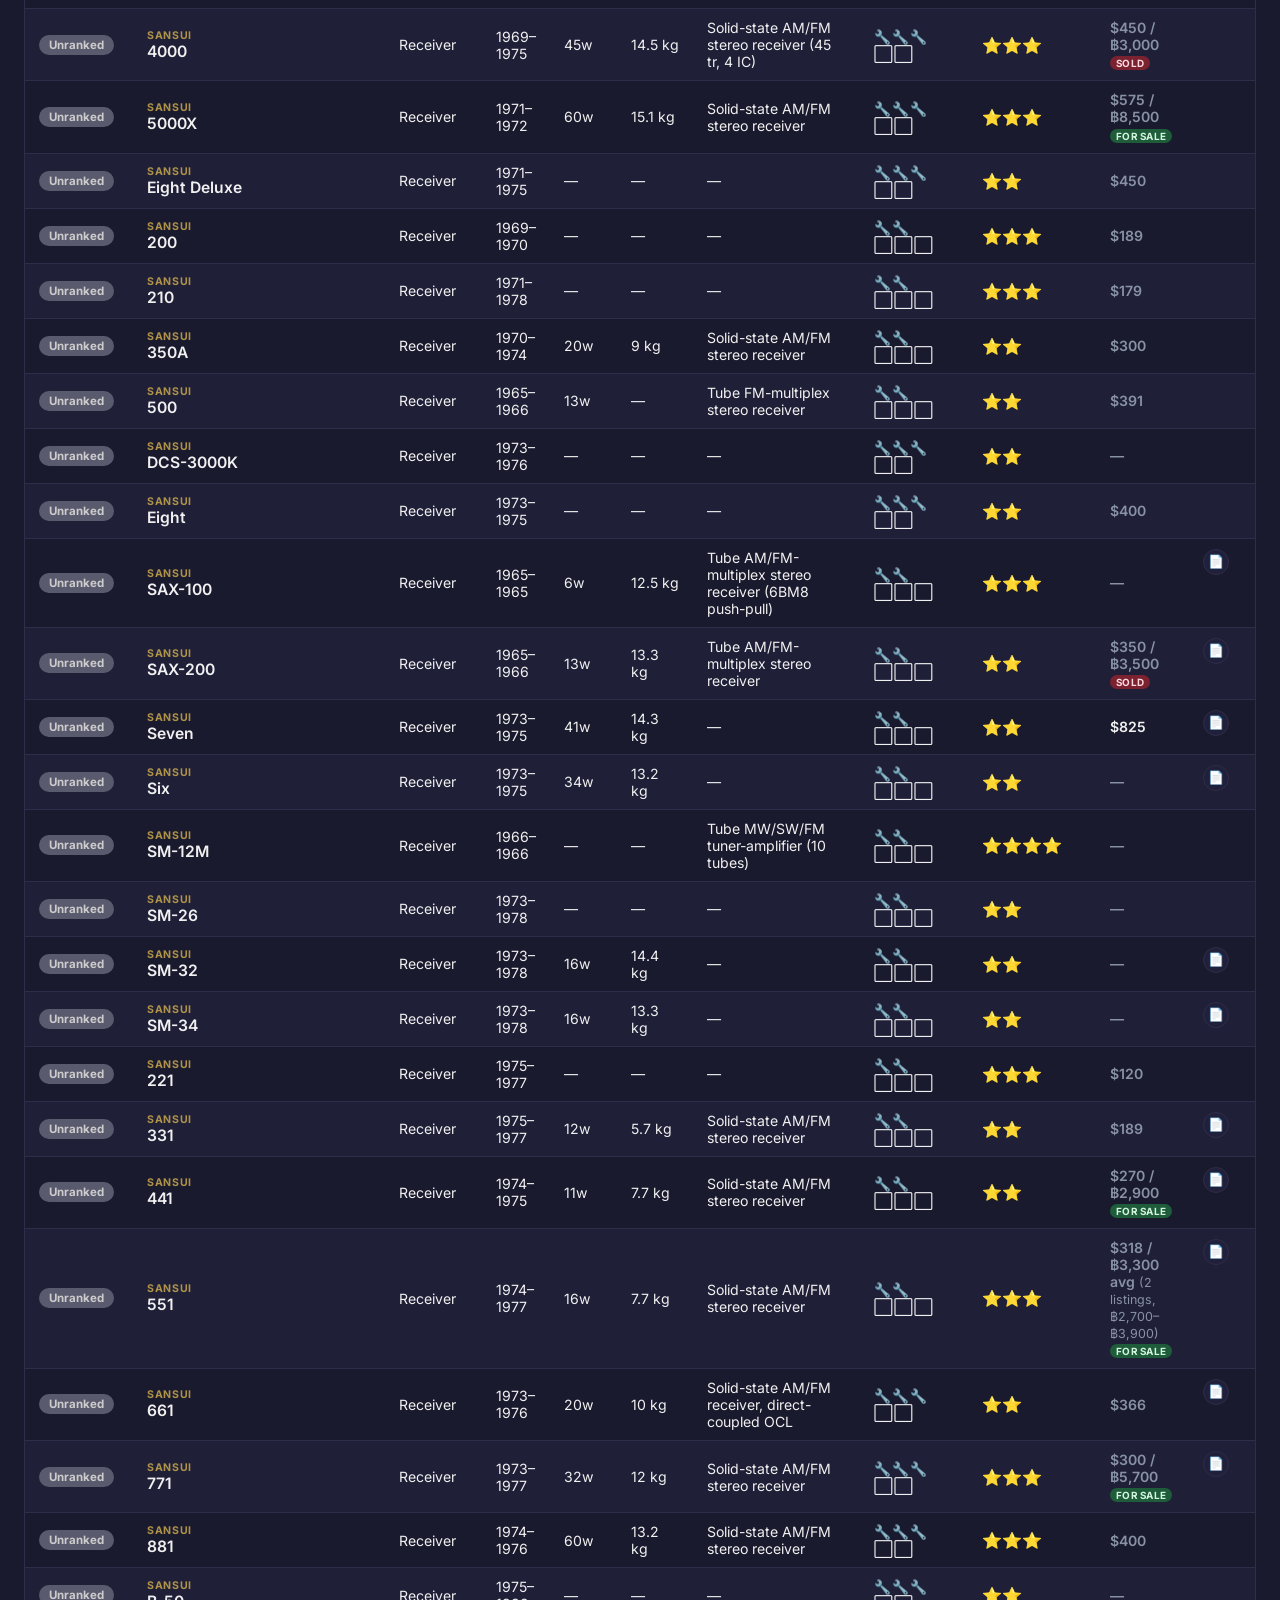
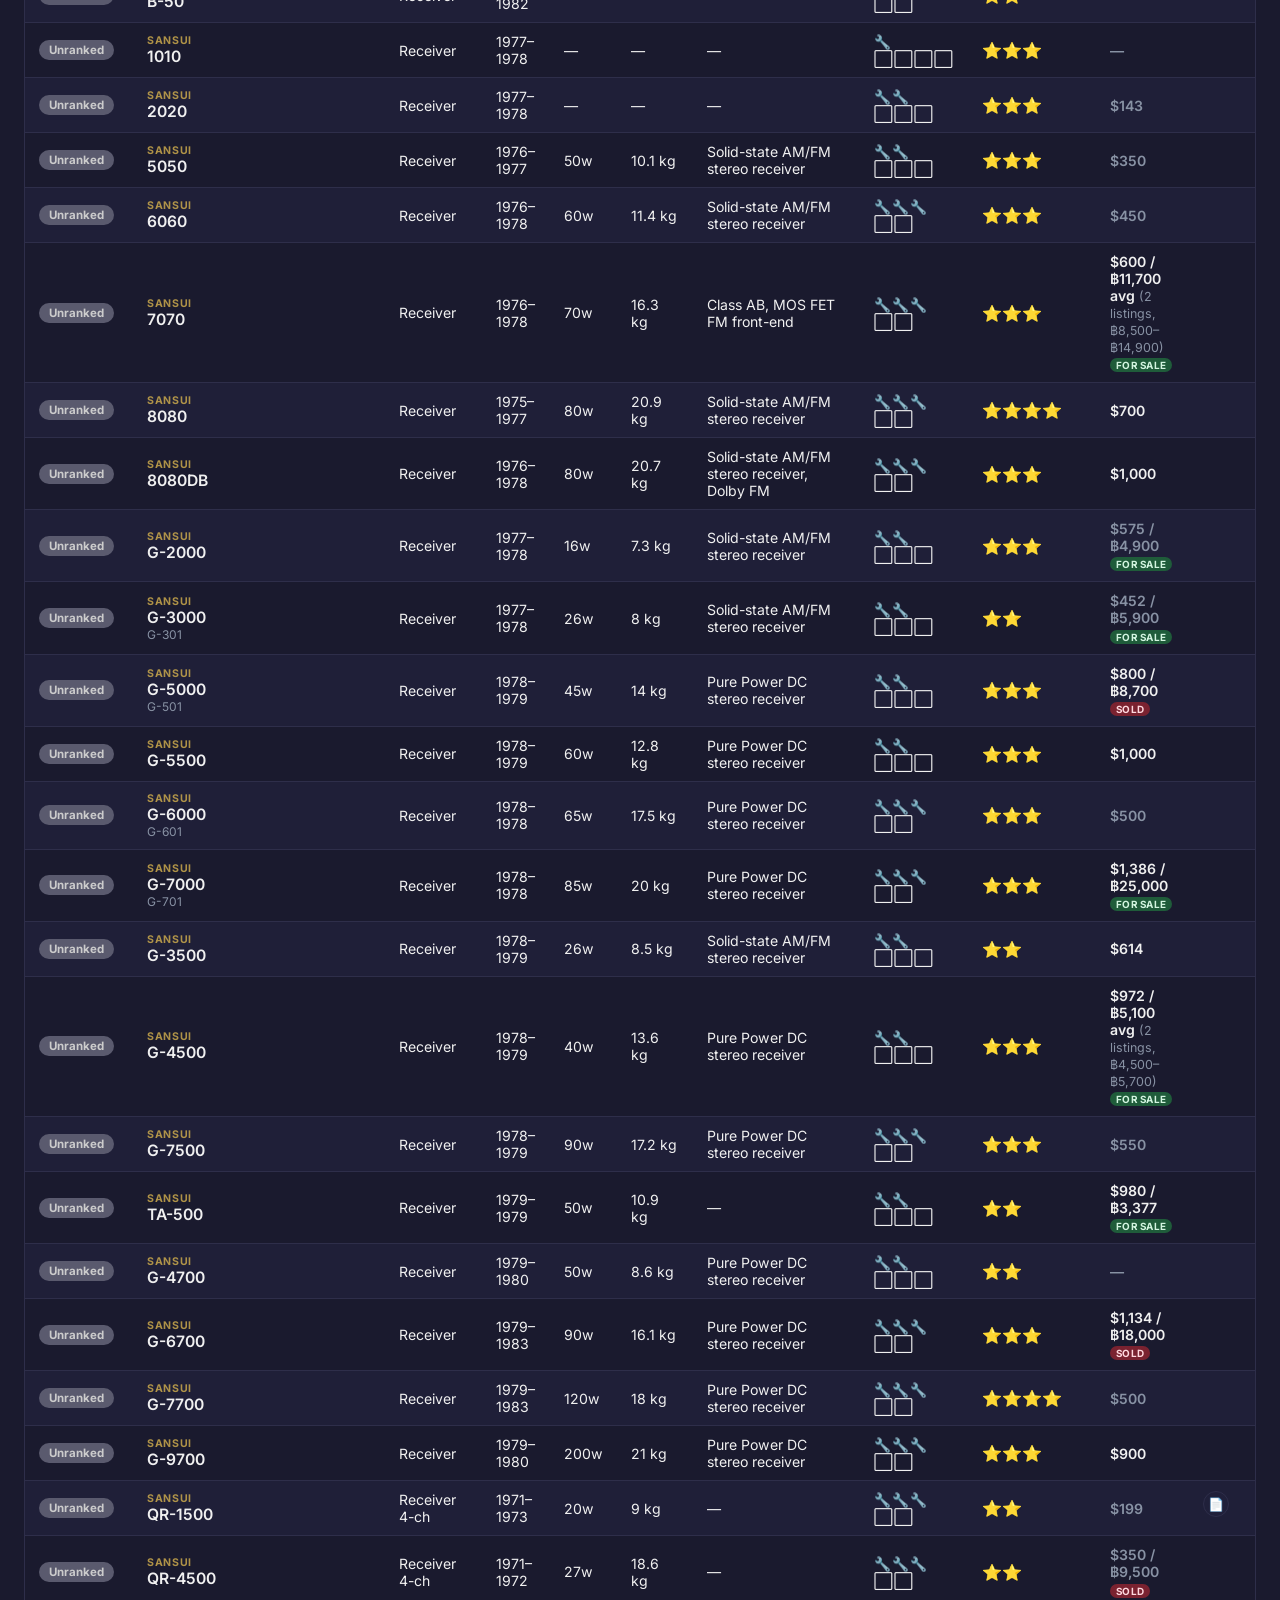
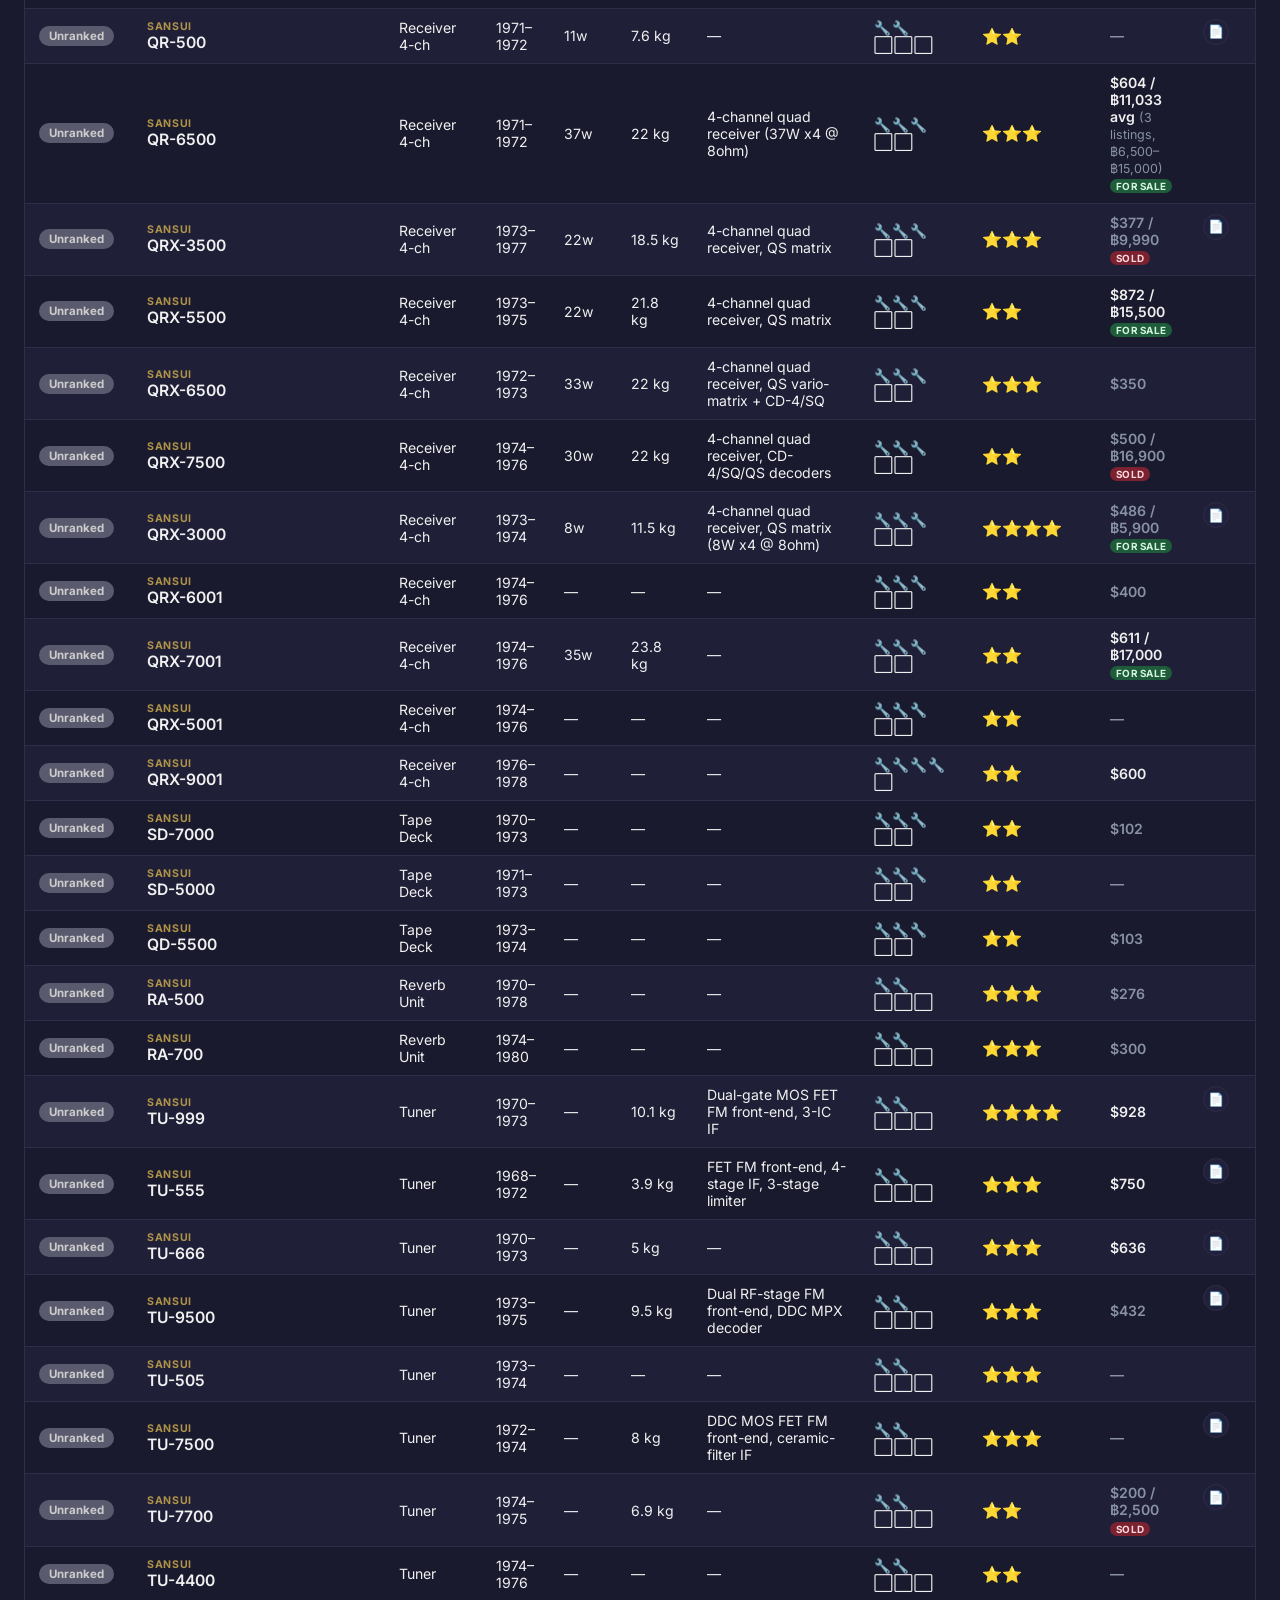
==== commit 398e6765: "Brand logo chips, filter order, timeline legend and tidy-ups - Brand chips (Brand filter + timeline " ====
--- a/index.html
+++ b/index.html
@@ -51,6 +51,32 @@
 
 <main id="database">
   <section class="controls">
+    <div class="control-row" id="brand-row">
+      <span class="control-label">Brand</span>
+    </div>
+
+    <div class="control-row" id="type-row">
+      <span class="control-label">Type</span>
+      <button class="btn filter-btn active" data-type="all">All</button>
+      <button class="btn filter-btn" data-type="Receiver">Receiver</button>
+      <button class="btn filter-btn" data-type="Integrated">Integrated</button>
+      <button class="btn filter-btn" data-type="Power Amp">Power Amp</button>
+      <button class="btn filter-btn" data-type="Preamp">Preamp</button>
+      <button class="btn filter-btn" data-type="Tuner">Tuner</button>
+      <button class="btn filter-btn" data-type="Tape Deck">Tape Deck</button>
+      <button class="btn filter-btn" data-type="Quad">Quad</button>
+    </div>
+
+    <div class="control-row" id="era-row">
+      <span class="control-label">Era</span>
+      <button class="btn era-btn active" data-era="all">All Years</button>
+      <button class="btn era-btn" data-era="Tube Era">Tube Era</button>
+      <button class="btn era-btn" data-era="1960s">1960s</button>
+      <button class="btn era-btn" data-era="1970s">1970s</button>
+      <button class="btn era-btn" data-era="1980s">1980s</button>
+      <button class="btn era-btn" data-era="Alpha Series">Alpha</button>
+    </div>
+
     <div class="control-row" id="sort-row">
       <span class="control-label">Sort by</span>
       <button class="btn sort-btn active" data-sort="collector">🏆 Collector Rank</button>
@@ -61,32 +87,6 @@
       <button class="btn sort-btn" data-sort="price">💰 Highest Price</button>
       <button class="btn sort-btn" data-sort="recap">🔧 Easiest Recap</button>
       <button class="btn sort-btn" data-sort="bestbuy">⭐ Best Buy</button>
-    </div>
-
-    <div class="control-row" id="brand-row">
-      <span class="control-label">Brand</span>
-    </div>
-
-    <div class="control-row" id="type-row">
-      <span class="control-label">Type</span>
-      <button class="btn filter-btn active" data-type="all">All</button>
-      <button class="btn filter-btn" data-type="Receiver">Receiver</button>
-      <button class="btn filter-btn" data-type="Integrated">Integrated</button>
-      <button class="btn filter-btn" data-type="Power Amp">Power Amp</button>
-      <button class="btn filter-btn" data-type="Preamp">Preamp</button>
-      <button class="btn filter-btn" data-type="Tuner">Tuner</button>
-      <button class="btn filter-btn" data-type="Tape Deck">Tape Deck</button>
-      <button class="btn filter-btn" data-type="Quad">Quad</button>
-    </div>
-
-    <div class="control-row" id="era-row">
-      <span class="control-label">Era</span>
-      <button class="btn era-btn active" data-era="all">All Years</button>
-      <button class="btn era-btn" data-era="Tube Era">Tube Era</button>
-      <button class="btn era-btn" data-era="1960s">1960s</button>
-      <button class="btn era-btn" data-era="1970s">1970s</button>
-      <button class="btn era-btn" data-era="1980s">1980s</button>
-      <button class="btn era-btn" data-era="Alpha Series">Alpha</button>
     </div>
 
     <div class="control-row" id="extra-row">
@@ -129,7 +129,8 @@
 
   <section class="history-section" id="history-section" hidden>
     <div class="hist-search-wrap">
-      <input type="text" id="hist-search" placeholder="Find a model in the timeline… (e.g. B-2102, D507X, AU-717)">
+      <nav class="hist-brands" id="hist-brands"></nav>
+      <input type="text" id="hist-search" placeholder="Find a model…">
       <span class="hist-count" id="hist-count"></span>
     </div>
     <div class="history-inner" id="history-content"></div>
--- a/style.css
+++ b/style.css
@@ -574,6 +574,13 @@
   text-transform: uppercase; margin: 42px 0 4px; padding-bottom: 6px; border-bottom: 2px solid var(--border); }
 .hist-tally { color: var(--text-secondary); font-size: .72rem; font-weight: 500; letter-spacing: 0; margin-left: 6px; }
 .hist-cat { scroll-margin-top: 140px; }   /* clear the sticky header on a chip jump */
+.hist-brands { display: flex; gap: 8px; flex-shrink: 0; }
+/* Brand logo in place of the brand name: white on dark chips, black on the gold active chip */
+.brand-logo { display: block; height: 1em; width: auto; filter: brightness(0) invert(1); }
+.btn.active .brand-logo { filter: brightness(0); }
+.btn:has(> .brand-logo) { display: inline-flex; align-items: center; min-height: 34px; }
+.bl-sansui  { height: 1.15em; }
+.bl-marantz { height: 0.8em; }
 .hist-jump { display: flex; flex-wrap: wrap; gap: 8px; margin: 18px 0 0; }
 #back-to-top { position: fixed; right: 16px; bottom: 16px; z-index: 60;
   color: var(--text); border-color: var(--gold); box-shadow: 0 2px 8px rgba(0,0,0,.4); }
@@ -594,16 +601,16 @@
 .hist-model.in-db { border-color: var(--gold); background: rgba(201,168,76,.12); cursor: pointer; }
 .hist-model.in-db:hover { background: rgba(201,168,76,.24); border-color: var(--gold-bright); }
 /* Pale ranking tints (same hues as the rank badges). Unranked keeps the plain chip. */
-.hist-model.hrank-Top-10    { background: rgba(201,168,76,.50); }
-.hist-model.hrank-Top-10-20 { background: rgba(183,192,204,.40); }
-.hist-model.hrank-Top-20-30 { background: rgba(201,138,76,.45); }
-.hist-model.hrank-Top-30-40 { background: rgba(91,127,181,.55); }
-.hist-model.hrank-Top-40-50 { background: rgba(91,127,181,.32); }
+.hist-model.hrank-Top-10,    .hist-swatch.hrank-Top-10    { background: rgba(201,168,76,.50); }
+.hist-model.hrank-Top-10-20, .hist-swatch.hrank-Top-10-20 { background: rgba(183,192,204,.40); }
+.hist-model.hrank-Top-20-30, .hist-swatch.hrank-Top-20-30 { background: rgba(201,138,76,.45); }
+.hist-model.hrank-Top-30-40, .hist-swatch.hrank-Top-30-40 { background: rgba(91,127,181,.55); }
+.hist-model.hrank-Top-40-50, .hist-swatch.hrank-Top-40-50 { background: rgba(91,127,181,.32); }
 .hist-model[class*="hrank-Top"]:hover { filter: brightness(1.25); }
 
 /* search */
 .hist-search-wrap { max-width: 1100px; margin: 0 auto; padding: 20px 20px 0; display: flex; gap: 12px; align-items: center; }
-#hist-search { flex: 1; padding: 10px 14px; background: var(--bg-alt); border: 1px solid var(--border);
+#hist-search { flex: 1; min-width: 0; max-width: 360px; padding: 10px 14px; background: var(--bg-alt); border: 1px solid var(--border);
   border-radius: 8px; color: var(--text); font-size: .92rem; }
 #hist-search:focus { outline: none; border-color: var(--gold); }
 #hist-search::placeholder { color: var(--text-secondary); }
@@ -613,6 +620,6 @@
 .hist-genhead { font-family: 'Inter', sans-serif; color: #fff; font-size: 1.15rem; font-weight: 400;
   letter-spacing: .04em; margin: 20px 0 8px; text-transform: uppercase; }
 .hist-genhead .hist-tally { color: #fff; font-weight: 400; }
-.hist-gendesc { text-transform: none; letter-spacing: 0; margin-left: 8px; }
+.hist-gendesc { text-transform: none; letter-spacing: 0; margin-left: 8px; font-size: .75em; }
 
 .thb-spread { color: var(--text-secondary); font-size: 0.78rem; font-weight: 400; }
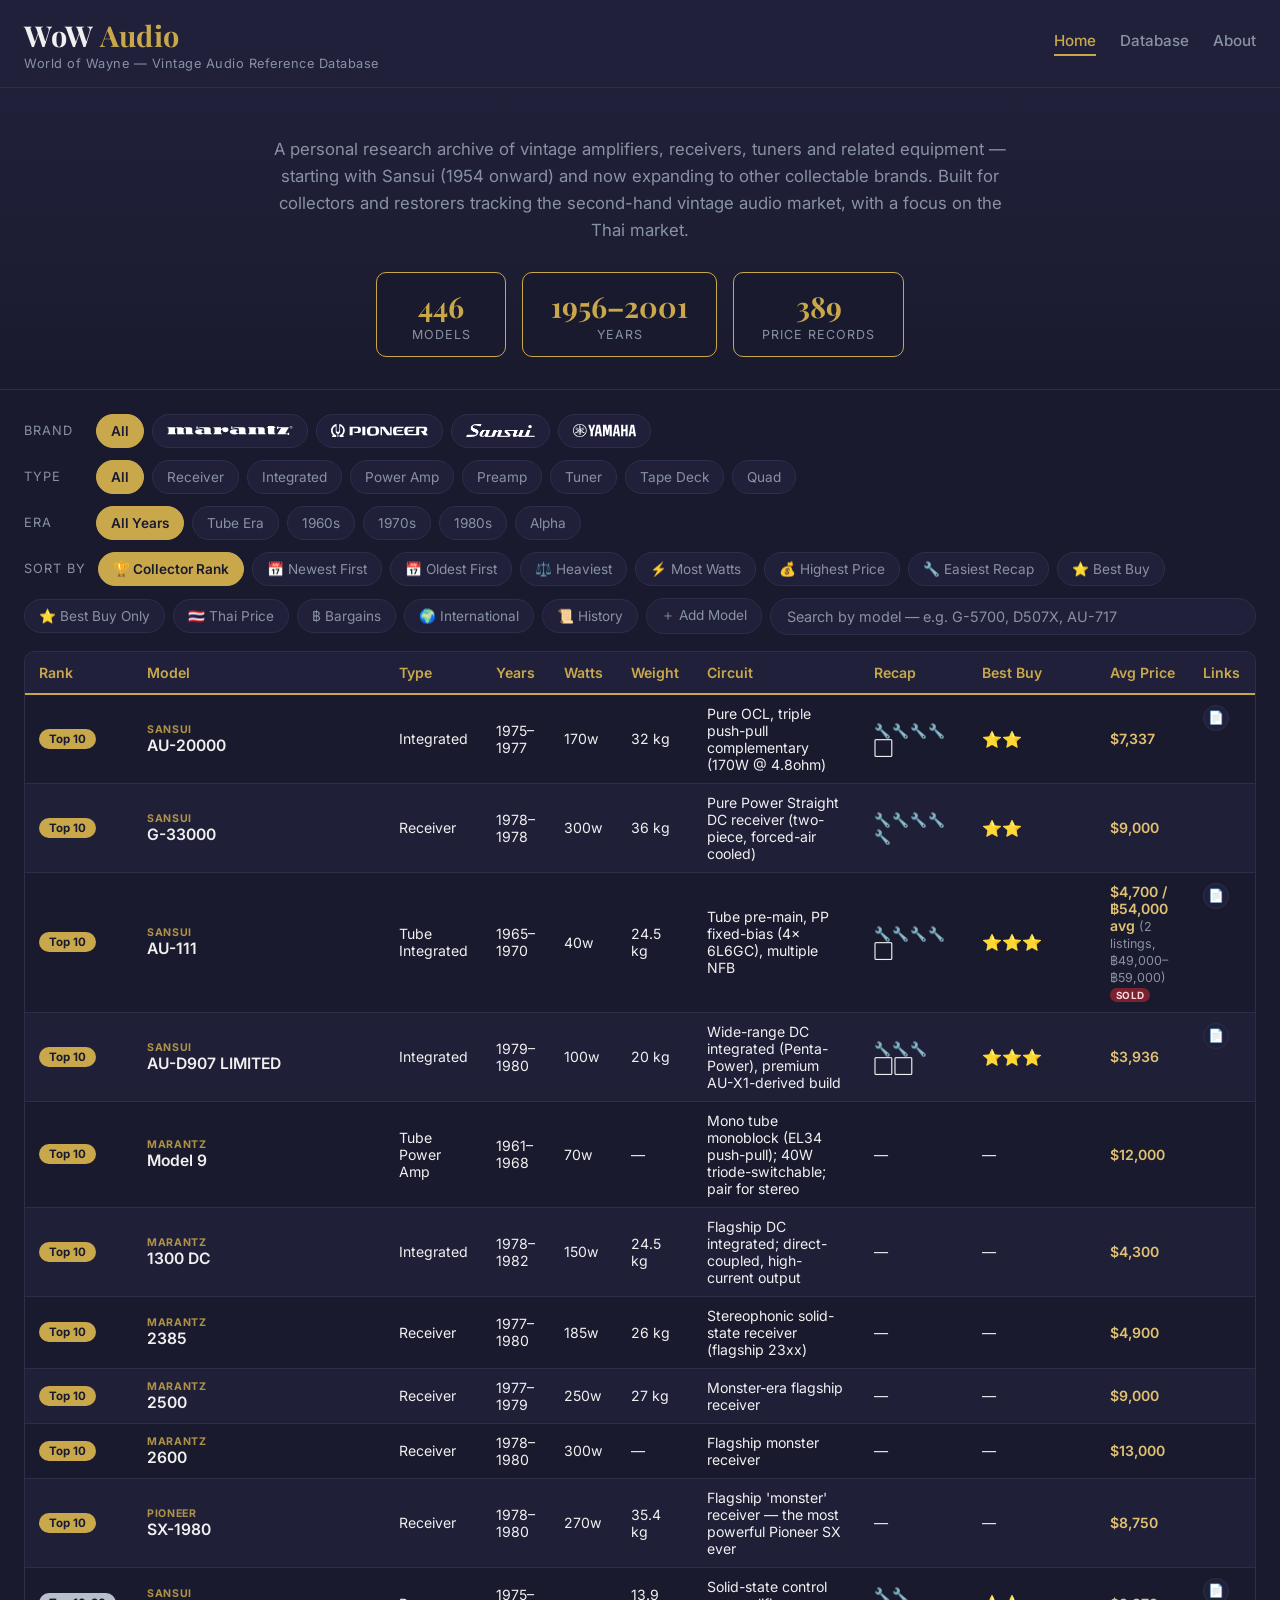
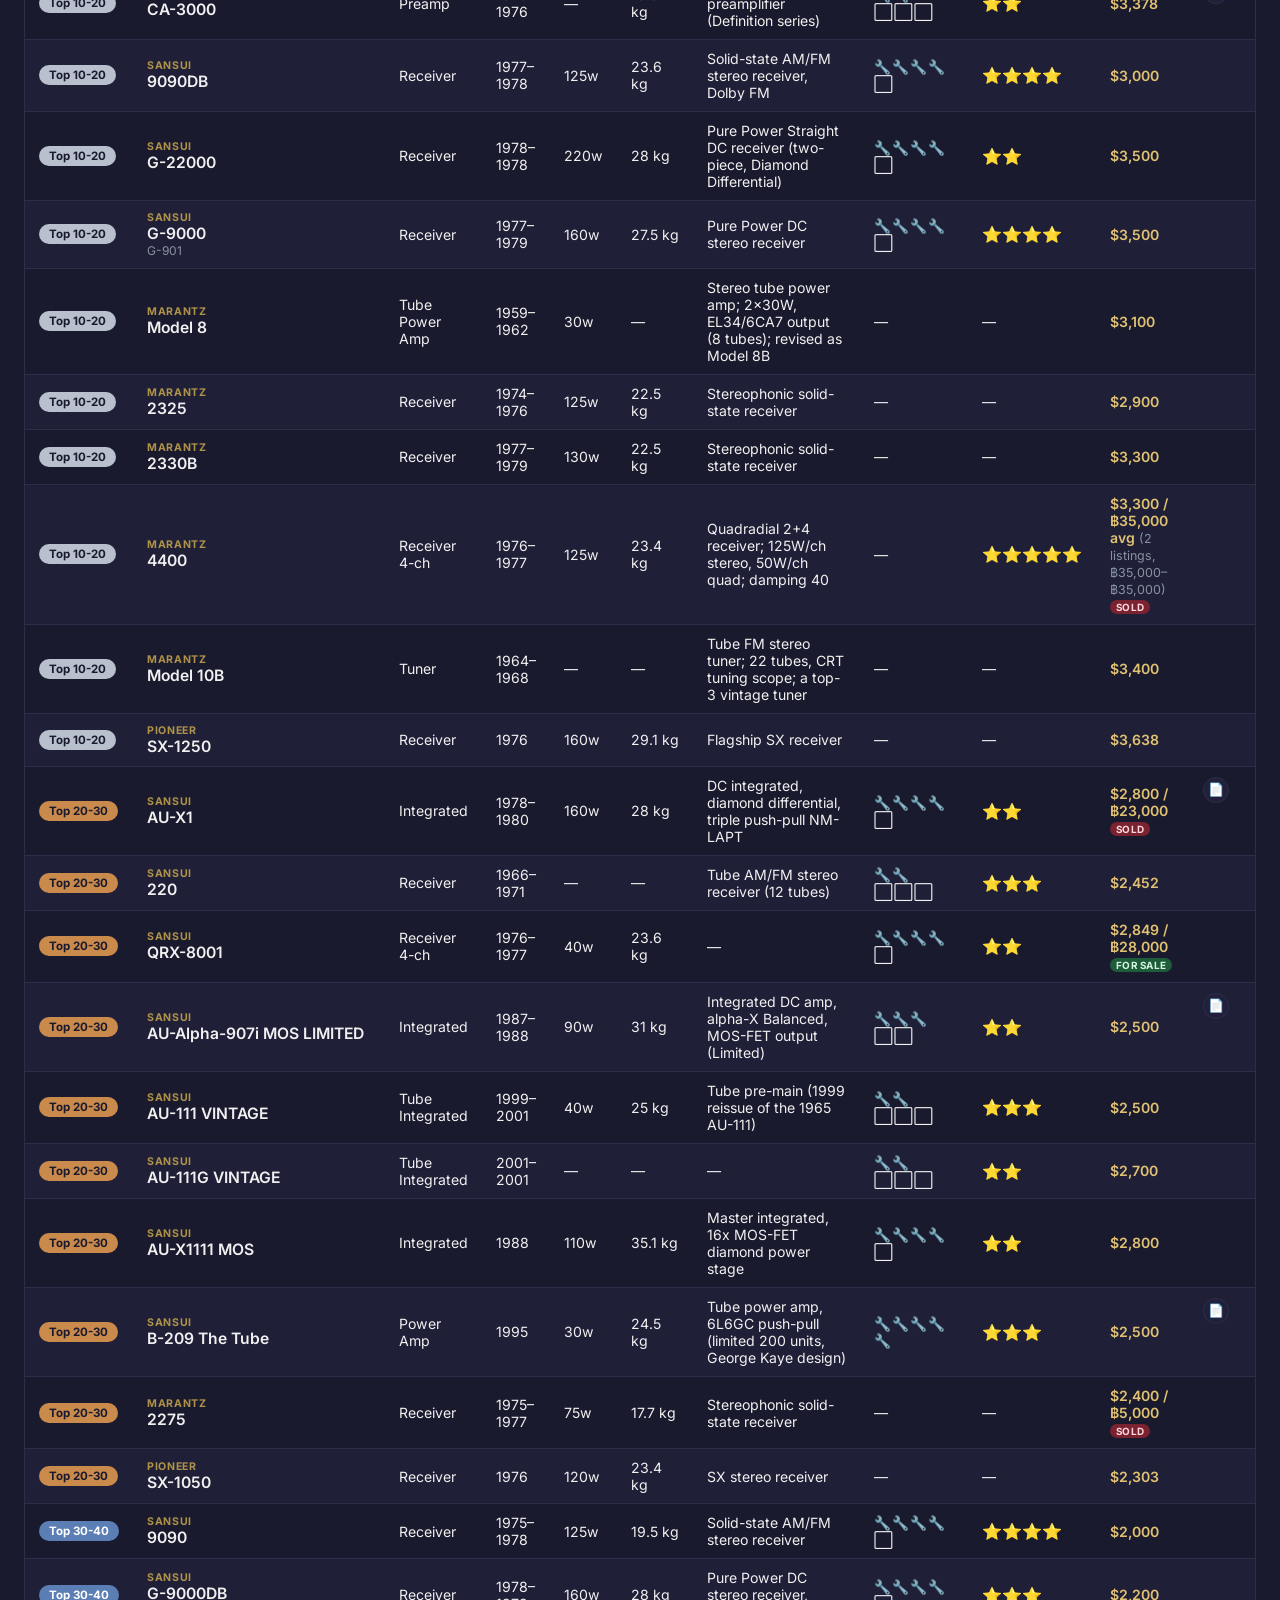
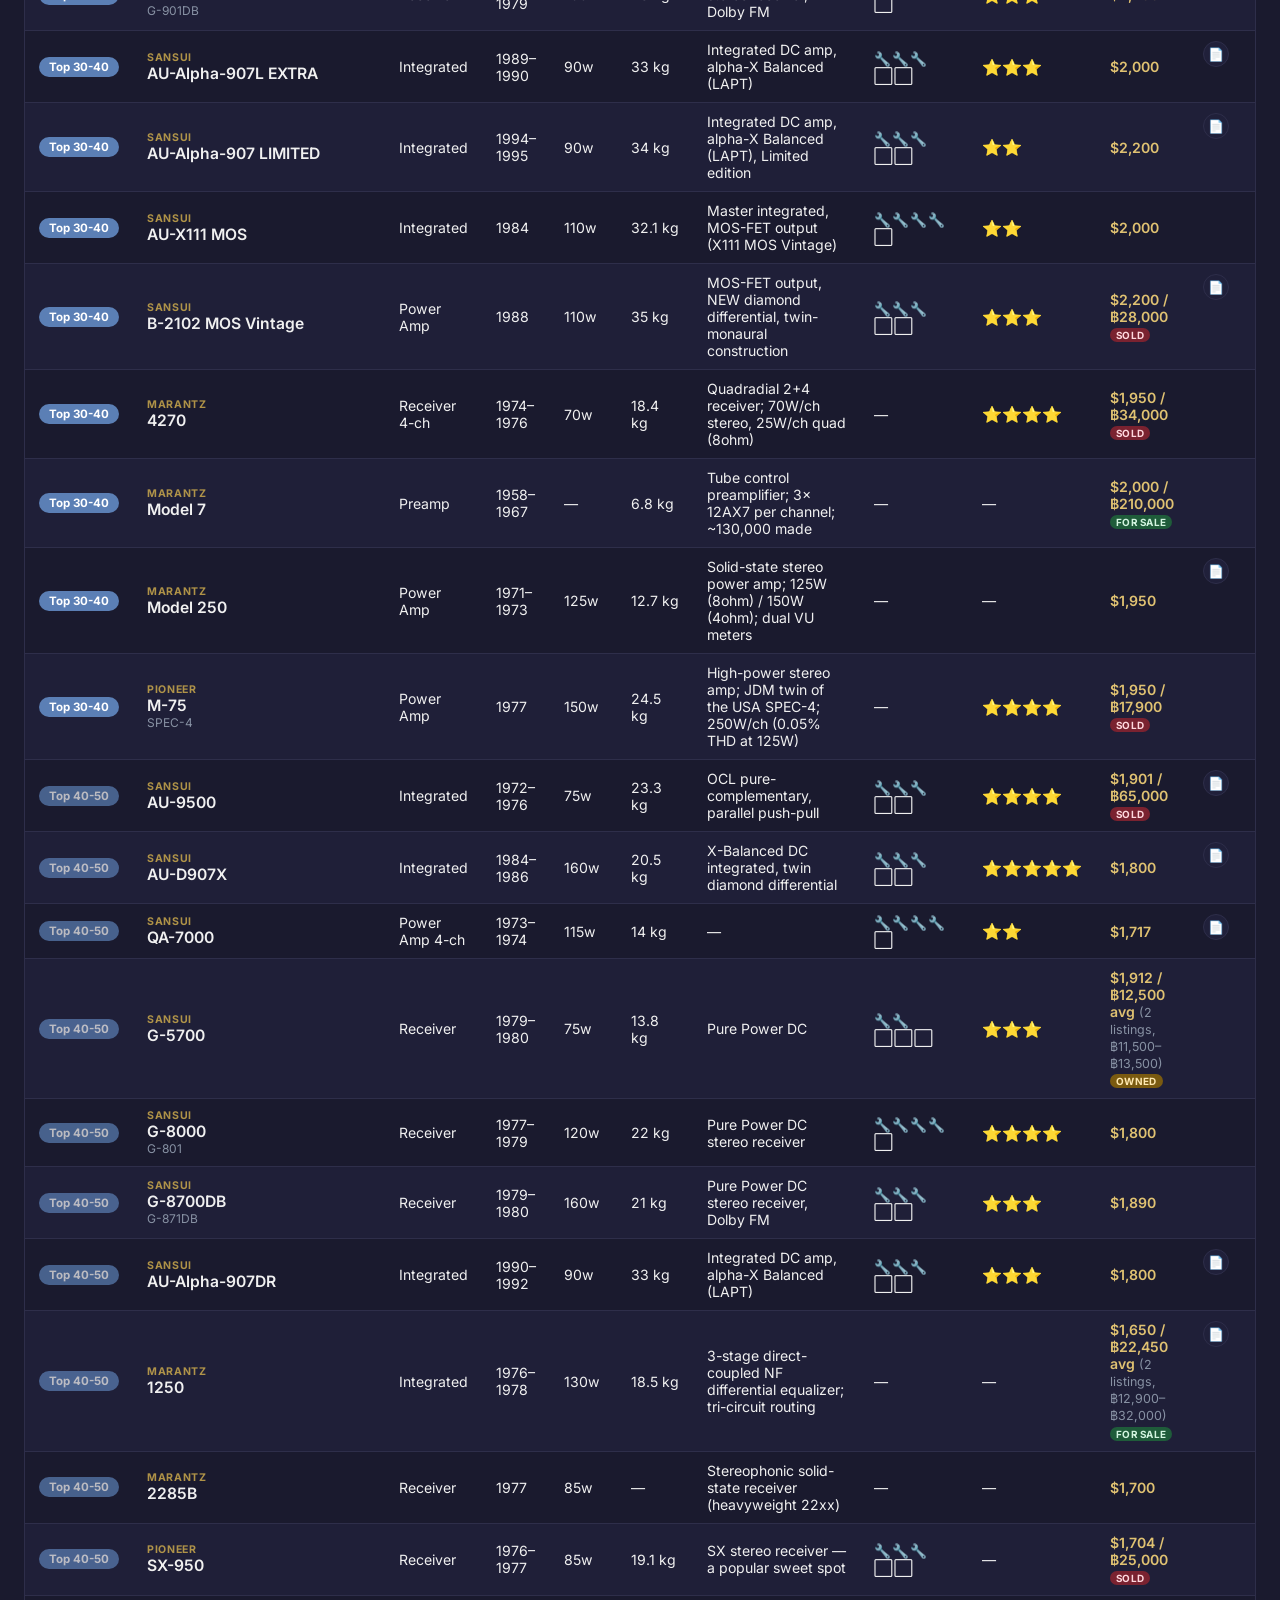
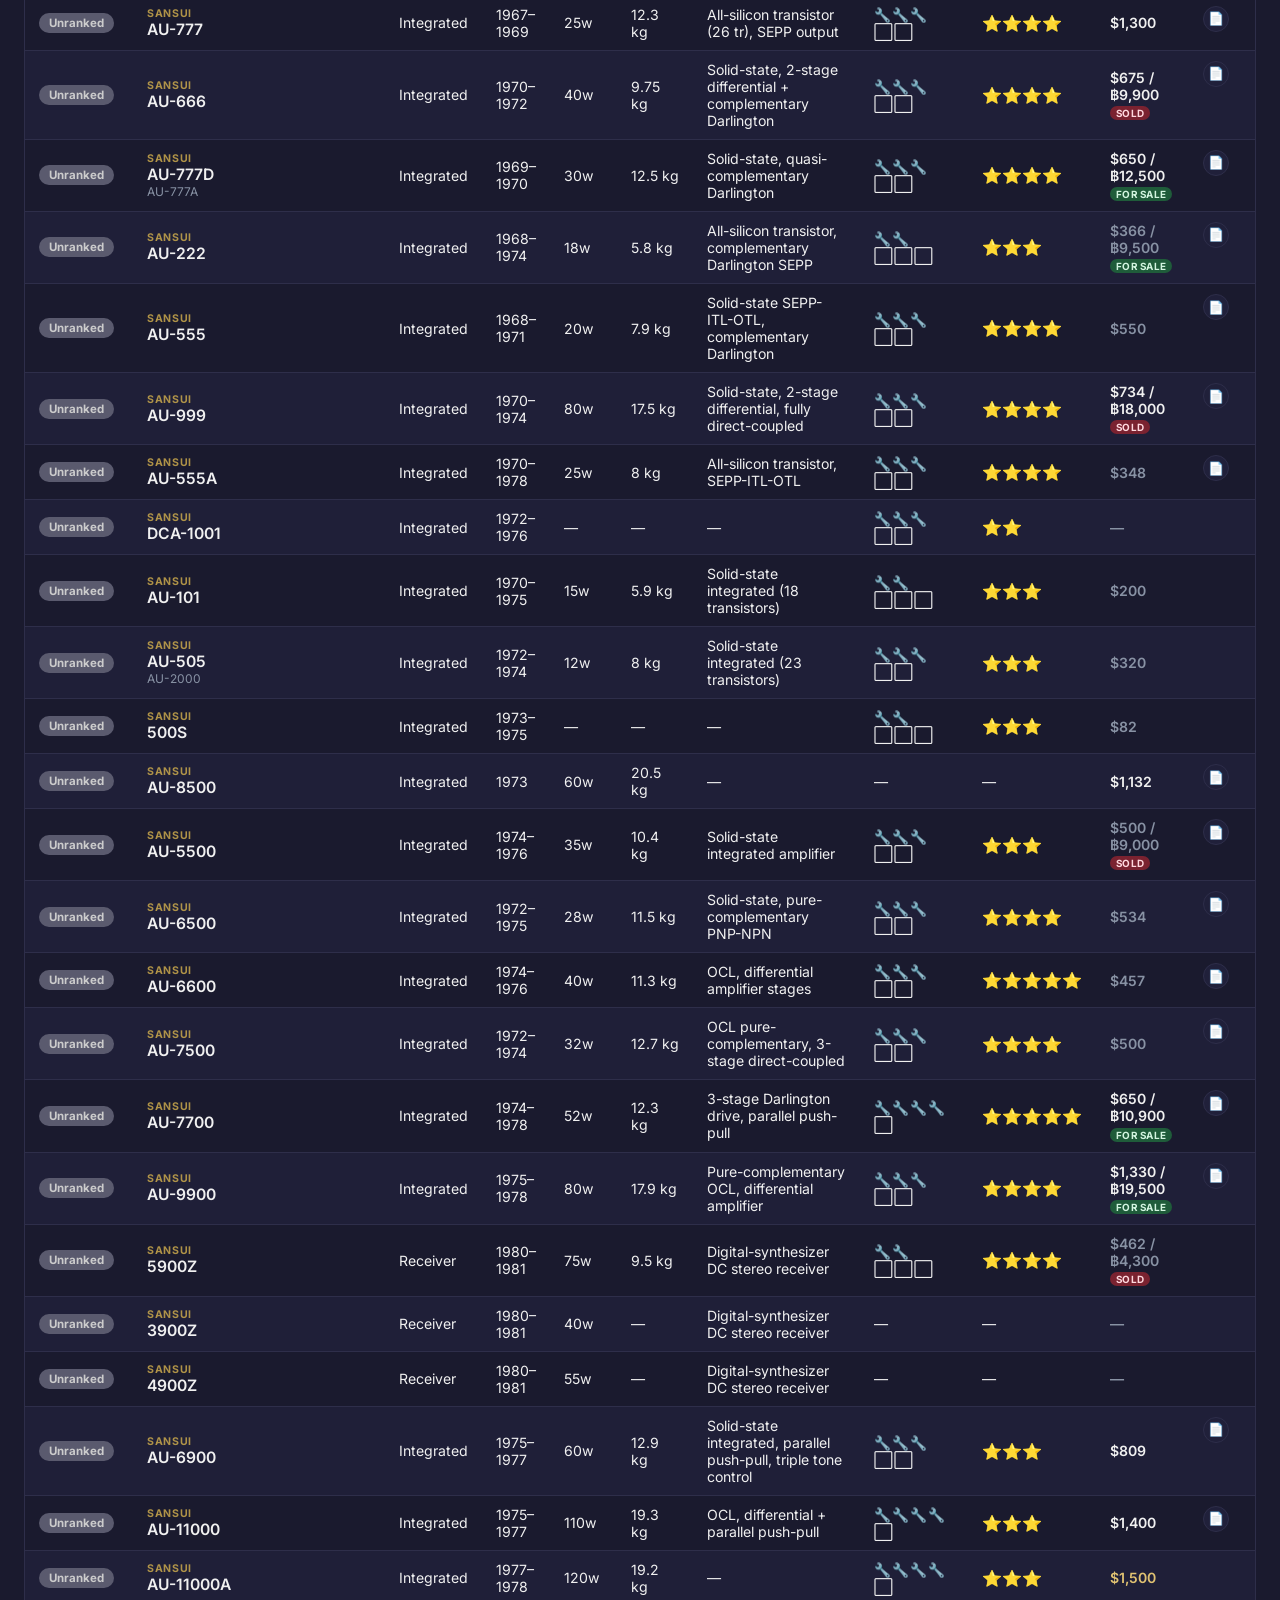
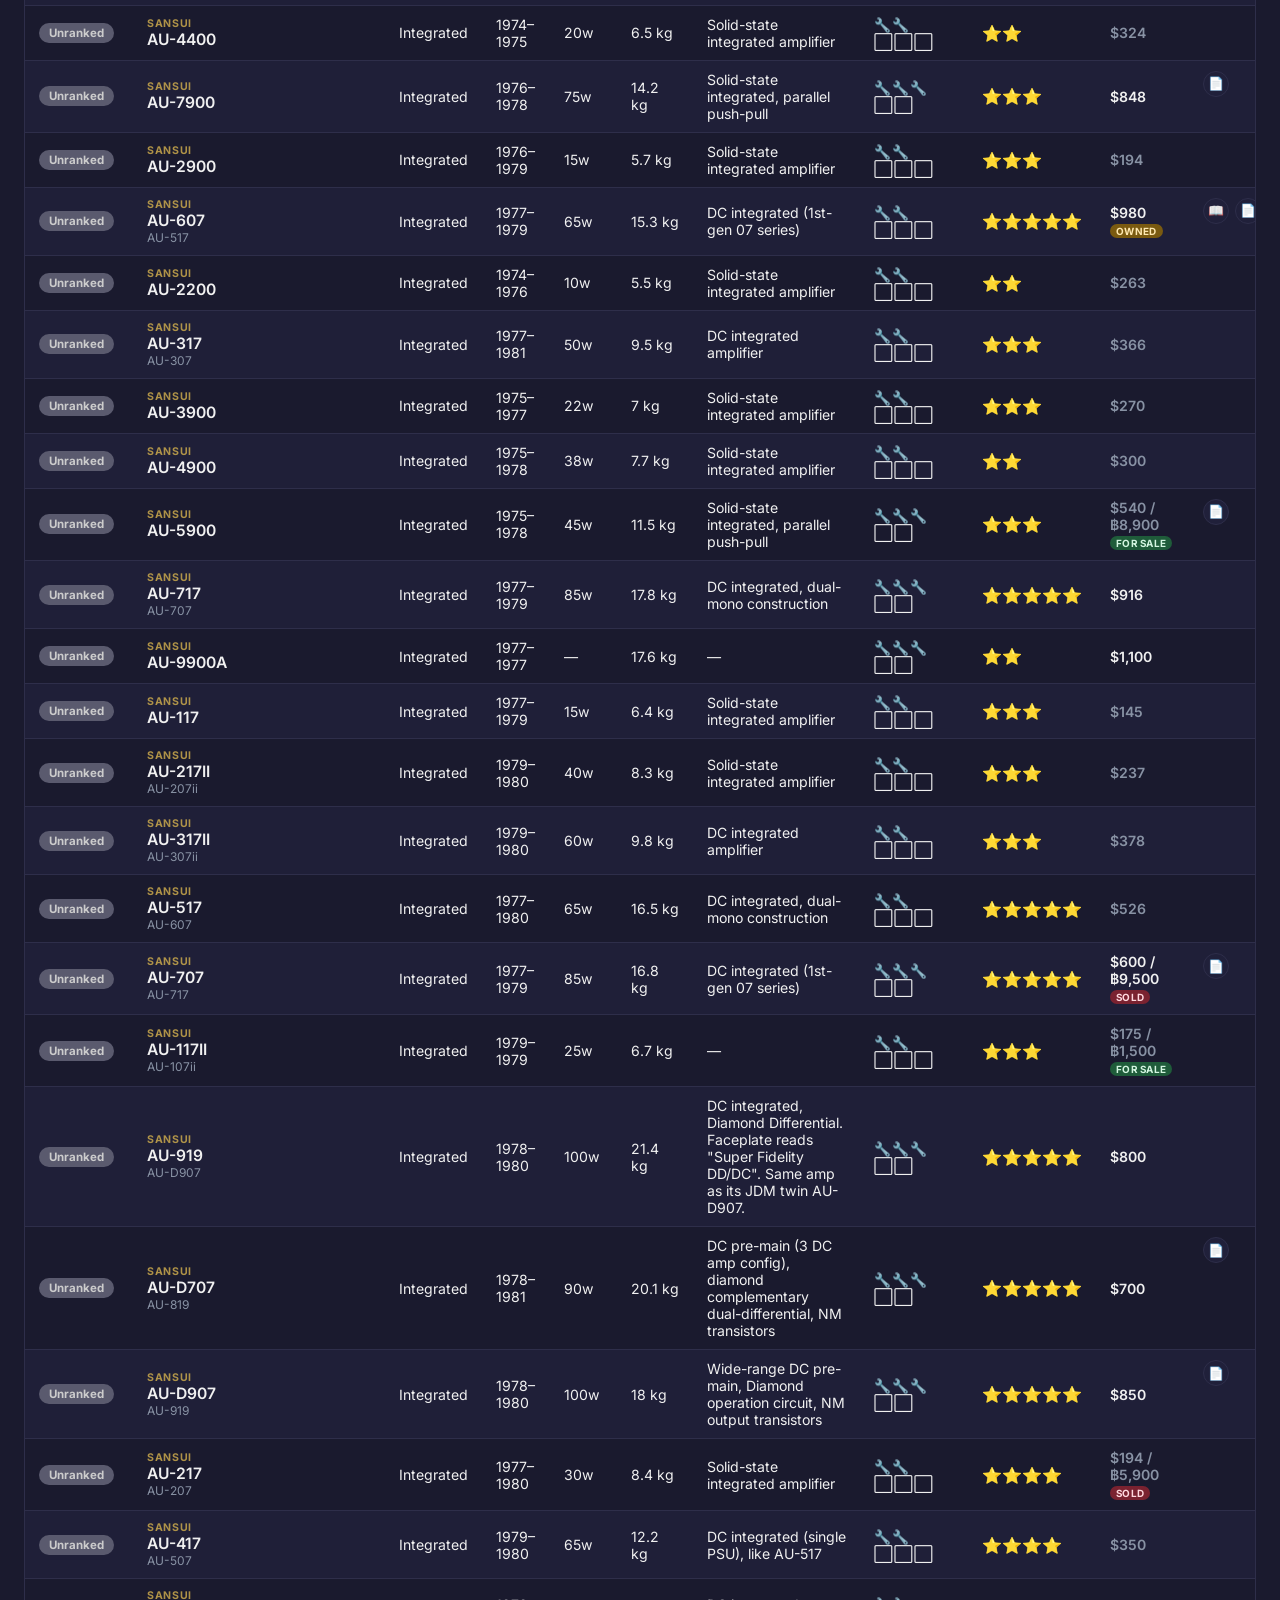
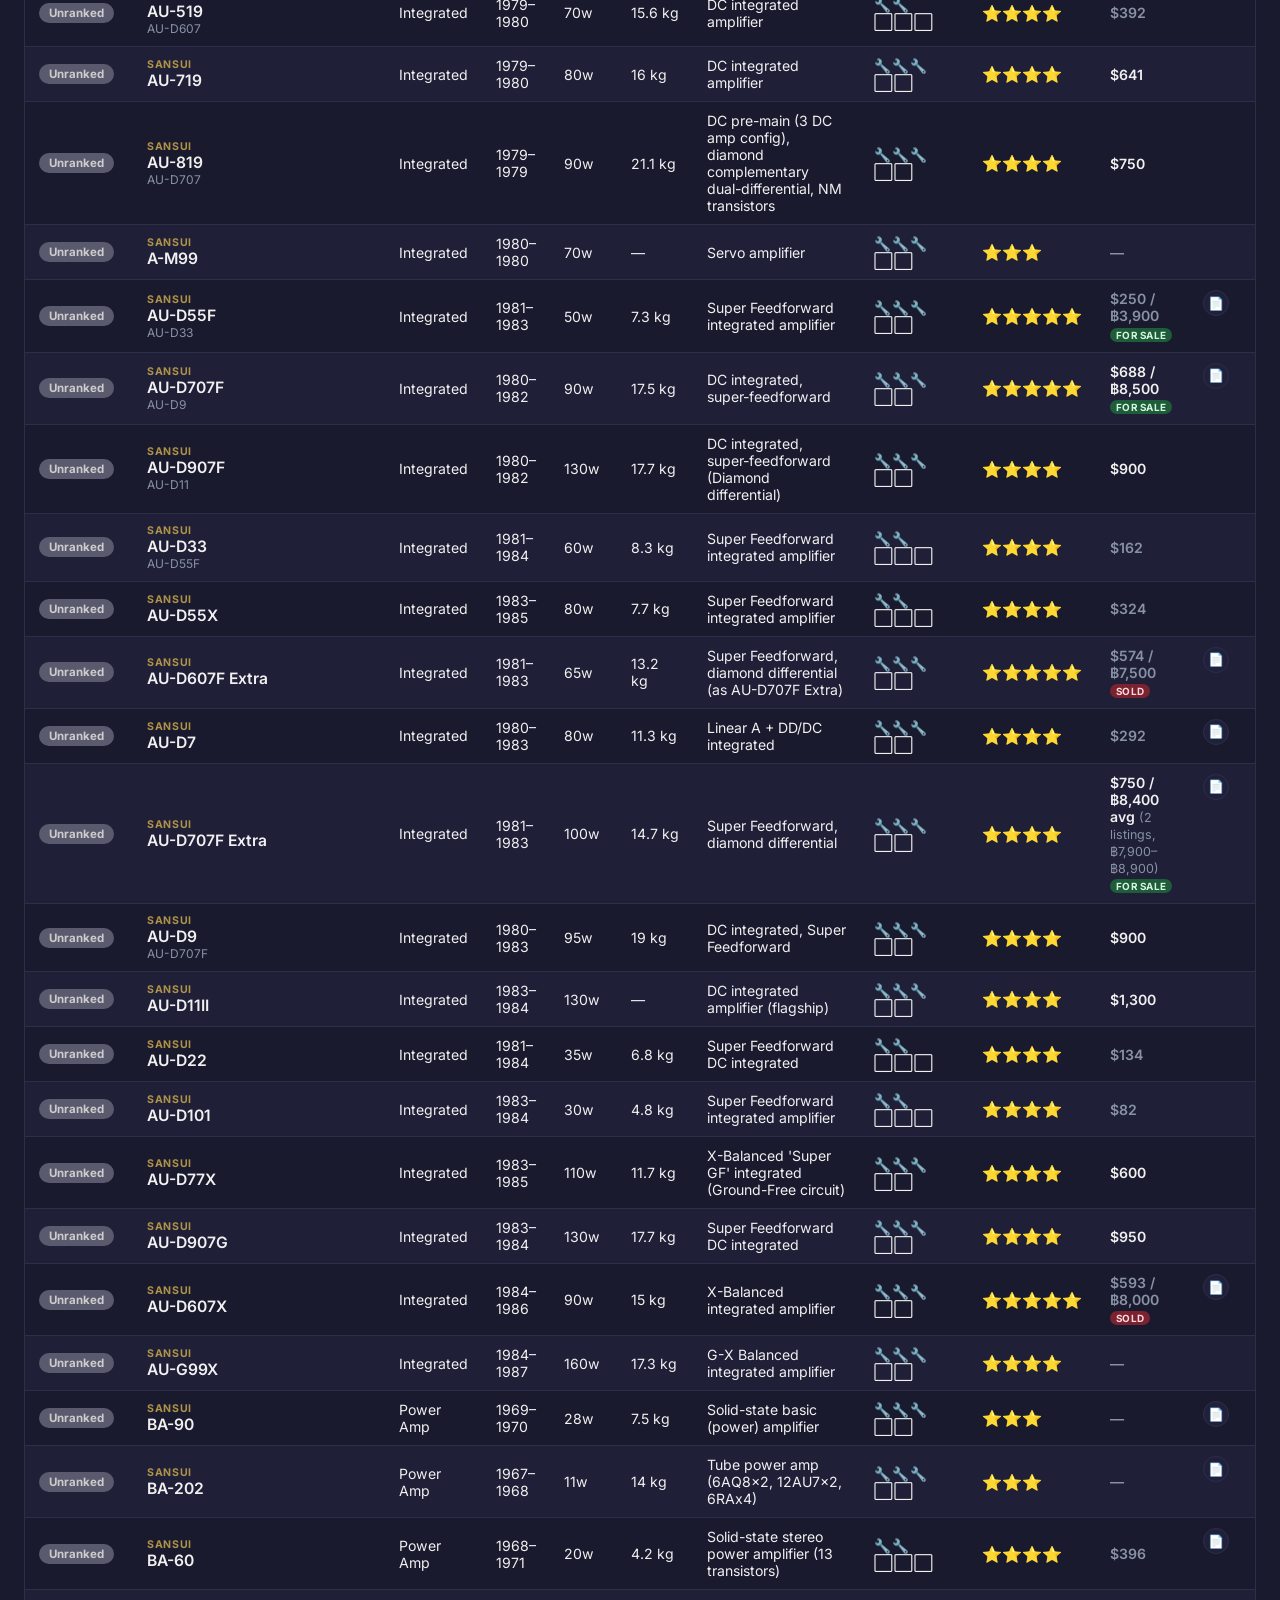
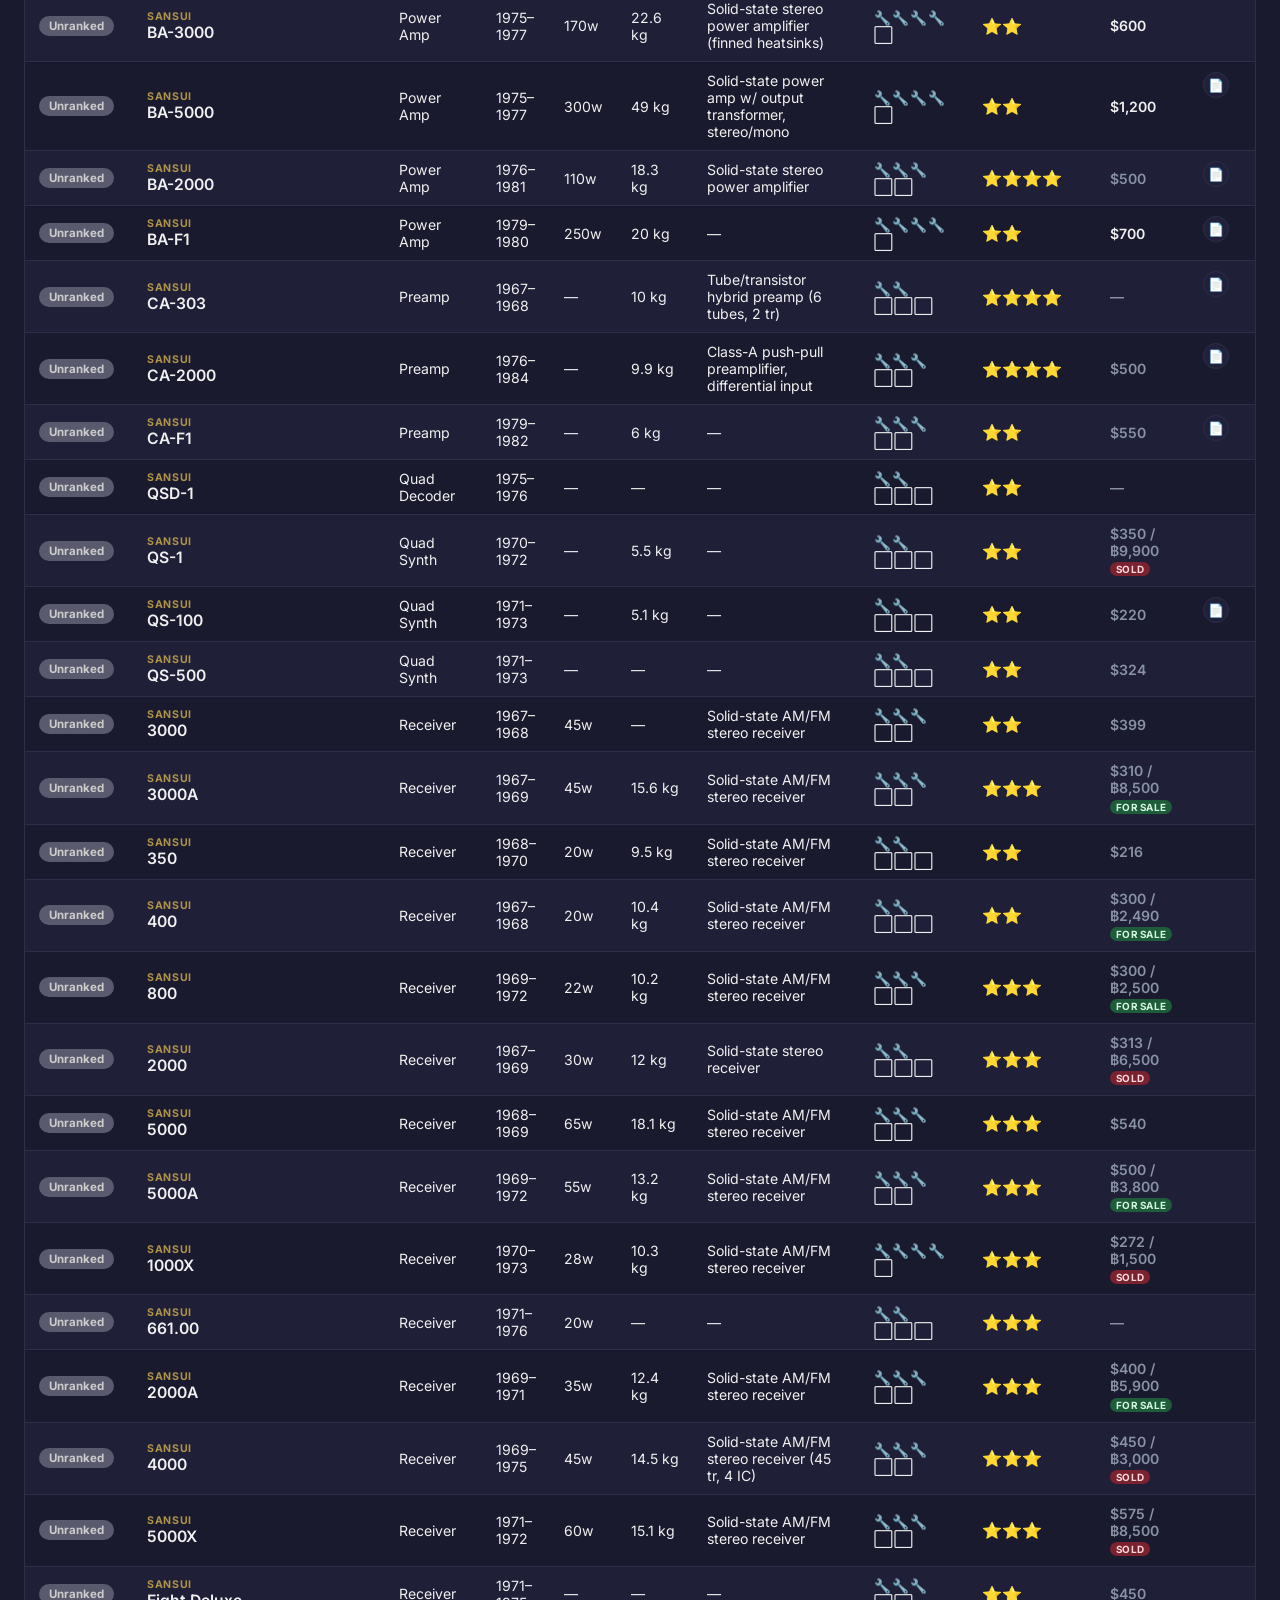
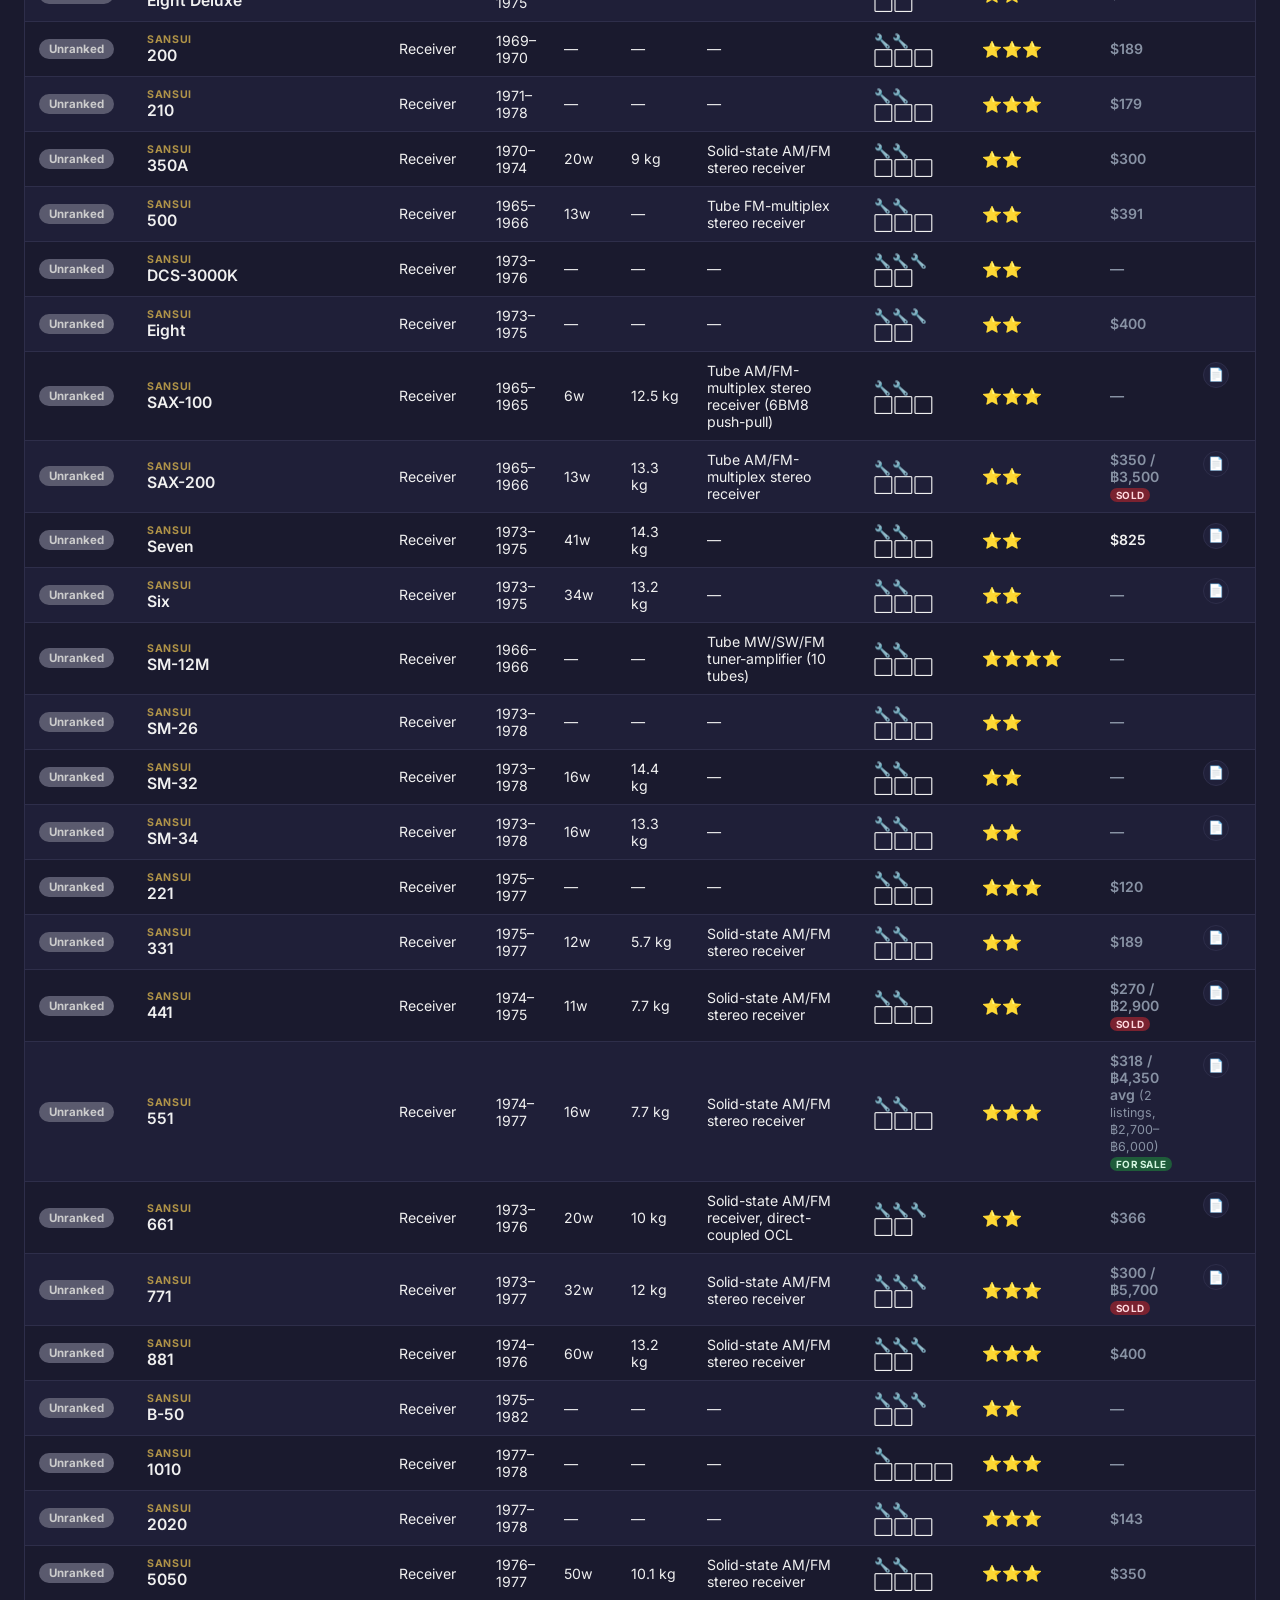
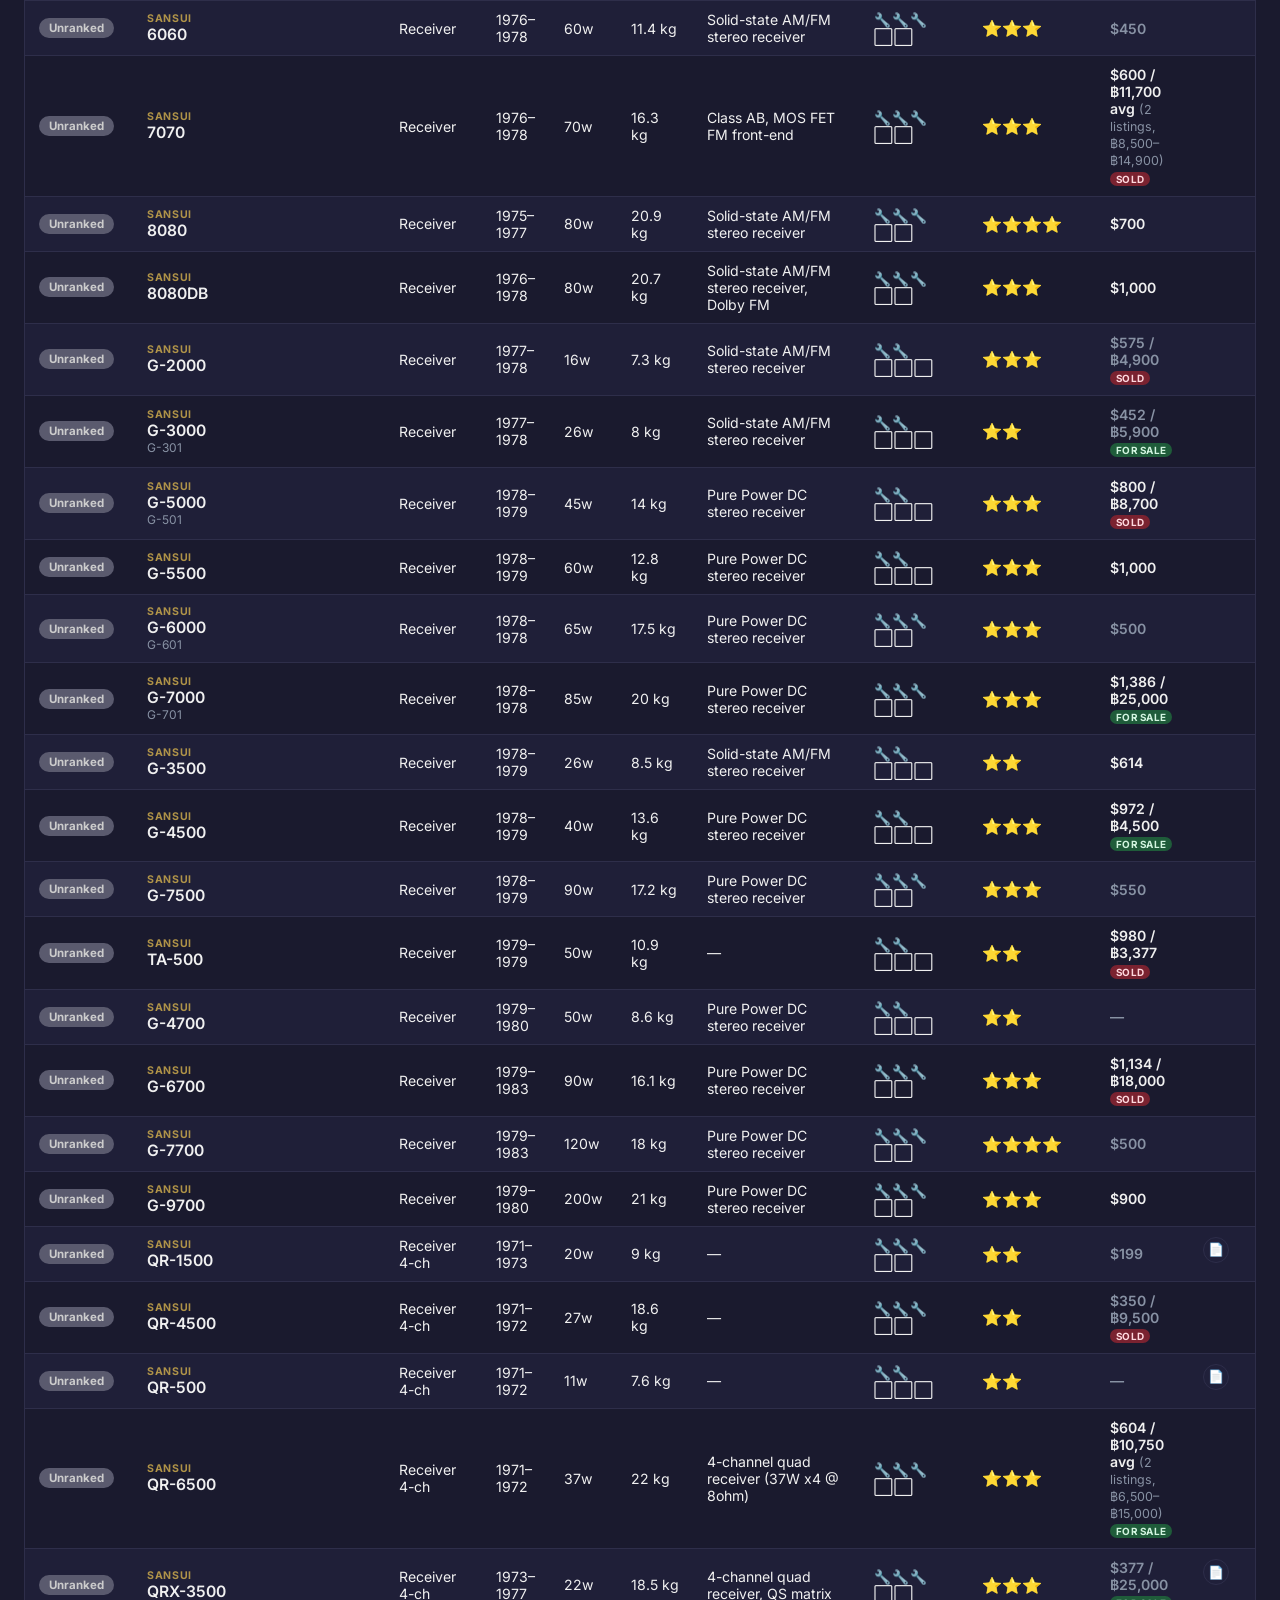
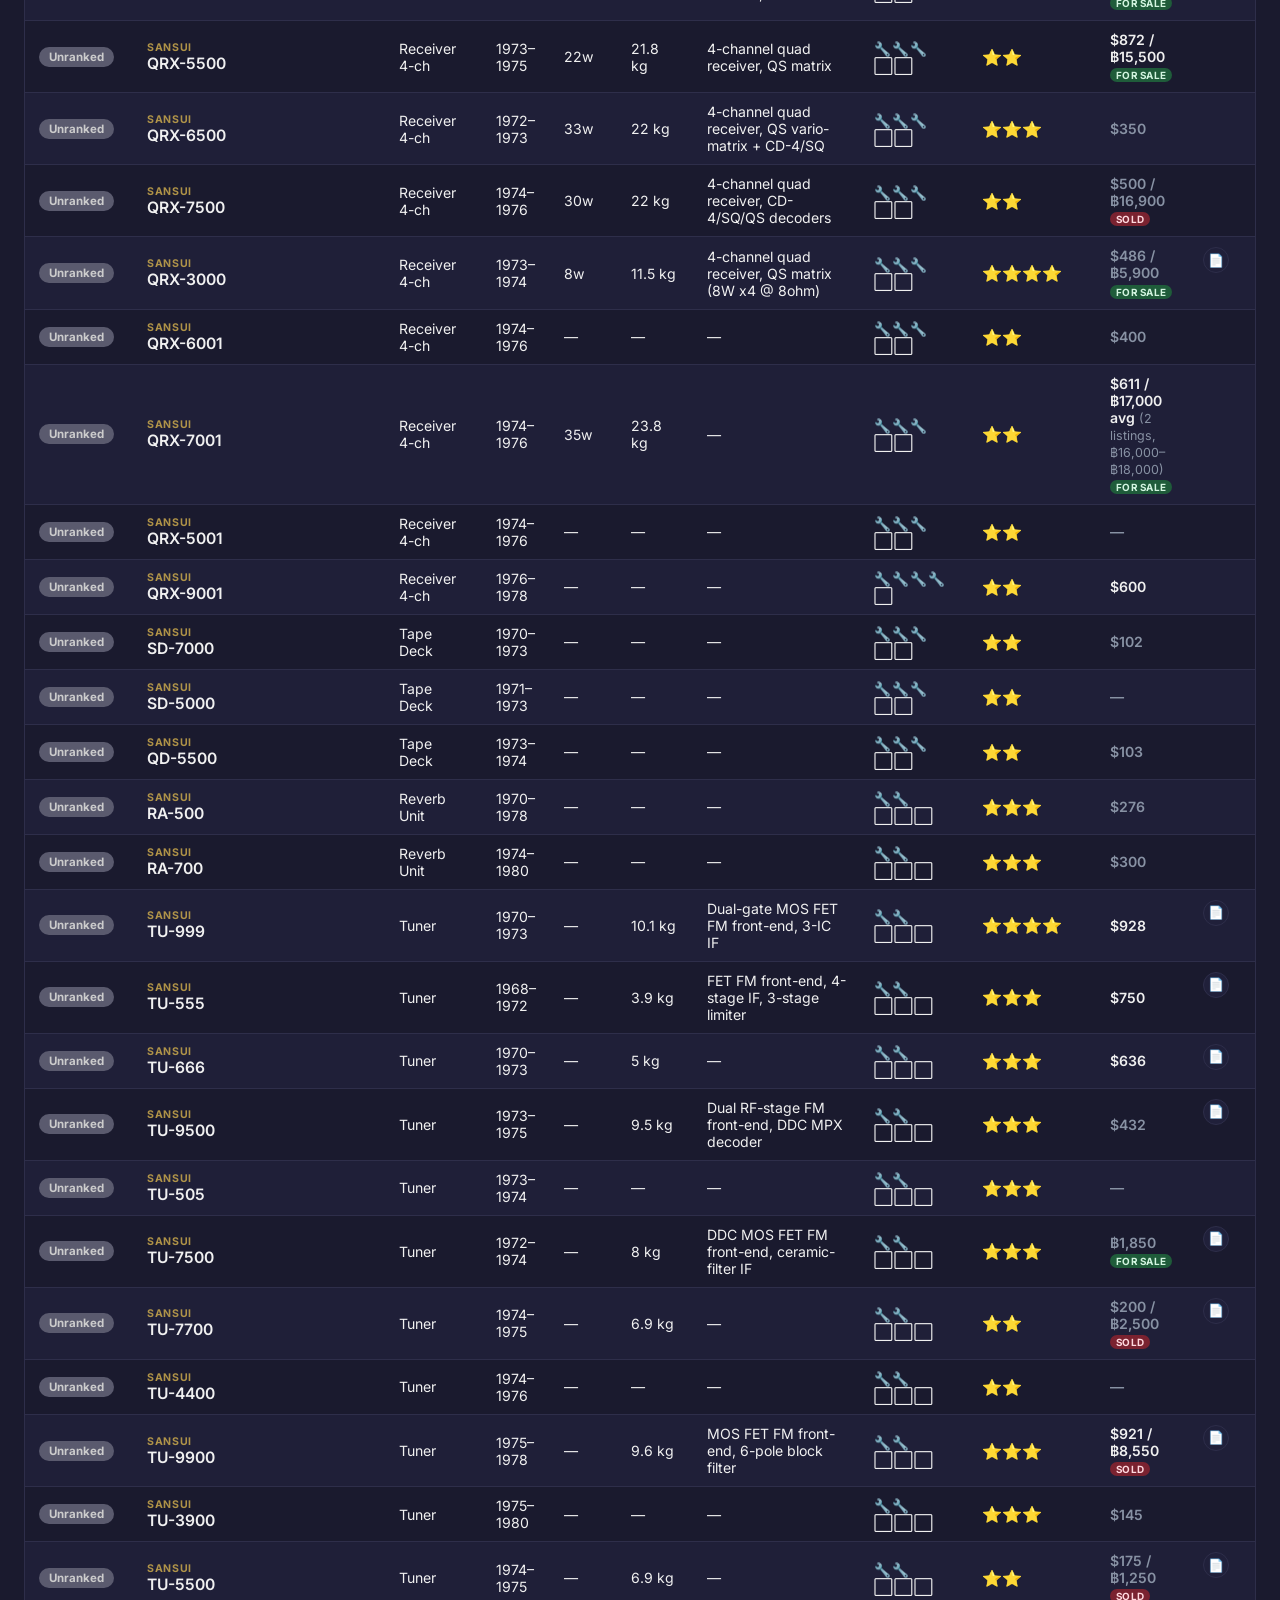
==== commit 96cb98d5: "Owned badge + private My Collection popup (local admin only) Wayne's six units (B-2102, AU-607, G-57" ====
--- a/index.html
+++ b/index.html
@@ -95,6 +95,7 @@
       <button class="btn filter-btn" id="bargains-btn">฿ Bargains</button>
       <button class="btn filter-btn" id="intl-filter">🌍 International</button>
       <button class="btn filter-btn" id="history-view">📜 History</button>
+      <button class="btn filter-btn" id="coll-btn" hidden>🎧 My Collection</button>
       <button class="btn filter-btn" id="add-model-btn" hidden>＋ Add Model</button>
       <button class="btn filter-btn" id="sync-chip" hidden></button>
       <div class="search-wrap">
@@ -189,12 +190,13 @@
     <button class="modal-close" id="bargain-close">&times;</button>
     <h2>฿ Thai Bargains <span class="bargain-tally" id="bargain-count">0</span></h2>
     <p class="bargain-fx" id="bargain-fx"></p>
+    <button class="btn bargain-hide" id="bargain-hide-sold">Hide sold</button>
     <div class="bargain-scroll">
       <table class="bargain-table">
         <thead>
           <tr>
-            <th>Model</th><th>Rank</th><th>Baht</th><th>Thai AUD</th><th>USD</th>
-            <th>World AUD</th><th>Difference</th><th>%</th>
+            <th>Model</th><th>Rank</th><th data-bsort="baht">Baht<span class="bsort-arrow"></span></th><th>Thai AUD</th><th data-bsort="usd">USD<span class="bsort-arrow"></span></th>
+            <th>World AUD</th><th>Difference</th><th data-bsort="pct">%<span class="bsort-arrow"></span></th>
           </tr>
         </thead>
         <tbody id="bargain-body"></tbody>
@@ -203,6 +205,32 @@
   </div>
 </div>
 
+<!-- My Collection (local admin only: costs live in data/collection.json, which git ignores) -->
+<div class="bargain-overlay" id="coll-overlay" hidden>
+  <div class="bargain-modal coll-modal">
+    <button class="modal-close" id="coll-close">&times;</button>
+    <h2>🎧 My Collection <span class="bargain-tally" id="coll-count">0</span></h2>
+    <p class="bargain-fx" id="coll-sub"></p>
+    <div class="coll-actions">
+      <button class="btn" id="coll-save" type="button">Save</button>
+      <span class="qa-msg" id="coll-msg"></span>
+    </div>
+    <div class="bargain-scroll">
+      <table class="coll-table">
+        <thead>
+          <tr>
+            <th>Model</th><th>Year</th><th>W/ch</th><th>kg</th><th>Circuit</th><th>Status</th><th>Bought</th>
+            <th>Buy ฿</th><th>Freight ฿</th><th>Parts ฿</th><th>Misc ฿</th><th>Total ฿</th>
+            <th>Sell as-is ฿</th><th>Sell refurb ฿</th><th>Sold for ฿</th><th>Profit ฿</th><th>World ≈฿</th><th>Notes</th>
+          </tr>
+        </thead>
+        <tbody id="coll-body"></tbody>
+        <tfoot id="coll-foot"></tfoot>
+      </table>
+    </div>
+  </div>
+</div>
+
 <button id="back-to-top" class="btn" hidden aria-label="Back to top">↑ Top</button>
 
 <script src="app.js"></script>
--- a/style.css
+++ b/style.css
@@ -267,6 +267,29 @@
   border-radius: 8px; letter-spacing: 0.03em; vertical-align: middle; }
 .thb-sold { background: #7a2230; color: #ffd8de; }
 .thb-sale { background: #1f5c3a; color: #d3f5e0; }
+.thb-owned { background: #7a5a10; color: #ffe9b0; }
+.owned-toggle { font-size: .75rem; padding: 2px 10px; margin-left: 6px; }
+
+/* My Collection popup (local only) */
+.coll-modal { max-width: min(1500px, 98vw); }
+.coll-actions { display: flex; align-items: center; gap: 12px; margin: 0 0 10px; }
+.coll-table { width: 100%; min-width: 1350px; border-collapse: collapse; font-size: .8rem; }
+.coll-table th { text-align: left; color: var(--text-secondary); font-weight: 600; font-size: .66rem;
+  text-transform: uppercase; letter-spacing: .03em; padding: 6px 6px; border-bottom: 1px solid var(--border);
+  white-space: nowrap; }
+.coll-table td { padding: 5px 6px; border-bottom: 1px solid var(--border); white-space: nowrap; }
+.coll-table tfoot td { border-top: 1px solid var(--gold); border-bottom: none; padding-top: 8px; }
+.coll-table .bg-num { text-align: right; font-variant-numeric: tabular-nums; }
+.coll-table .coll-model a { color: var(--text); text-decoration: none; }
+.coll-table .coll-model a:hover b { color: var(--gold-bright); }
+.coll-table .coll-circ { max-width: 150px; overflow: hidden; text-overflow: ellipsis; }
+.coll-in { background: var(--bg); color: var(--text); border: 1px solid var(--border); border-radius: 5px;
+  padding: 3px 5px; font: inherit; font-size: .8rem; }
+.coll-in:focus { outline: none; border-color: var(--gold); }
+.coll-num { width: 78px; text-align: right; }
+.coll-date { width: 72px; }
+.coll-notes { width: 220px; }
+.coll-profit { font-weight: 600; }
 
 .output-warn { margin-top: 8px; padding: 10px 12px; border-radius: 8px; font-size: 0.85rem;
   line-height: 1.45; border-left: 3px solid; }
@@ -339,6 +362,10 @@
 .bargain-table td { padding: 7px 9px; border-bottom: 1px solid var(--border); white-space: nowrap; }
 /* Model | Baht | Thai AUD | USD | World AUD | Difference | % */
 /* 8 cols: Model | Rank | Baht | Thai AUD | USD | World AUD | Difference | % */
+.bargain-hide { margin: 0 0 10px; font-size: .82rem; }
+.bargain-table th:nth-child(n+3) { text-align: right; }   /* match the right-aligned number cells */
+.bargain-table th[data-bsort] { cursor: pointer; text-decoration: underline dotted; }
+.bargain-table th[data-bsort].active { color: var(--gold); }
 .bargain-table th:nth-child(1), .bargain-table td:nth-child(1) { width: 19%; }
 .bargain-table th:nth-child(2), .bargain-table td:nth-child(2) { width: 12%; }
 .bargain-table th:nth-child(8), .bargain-table td:nth-child(8) { width: 8%; }
